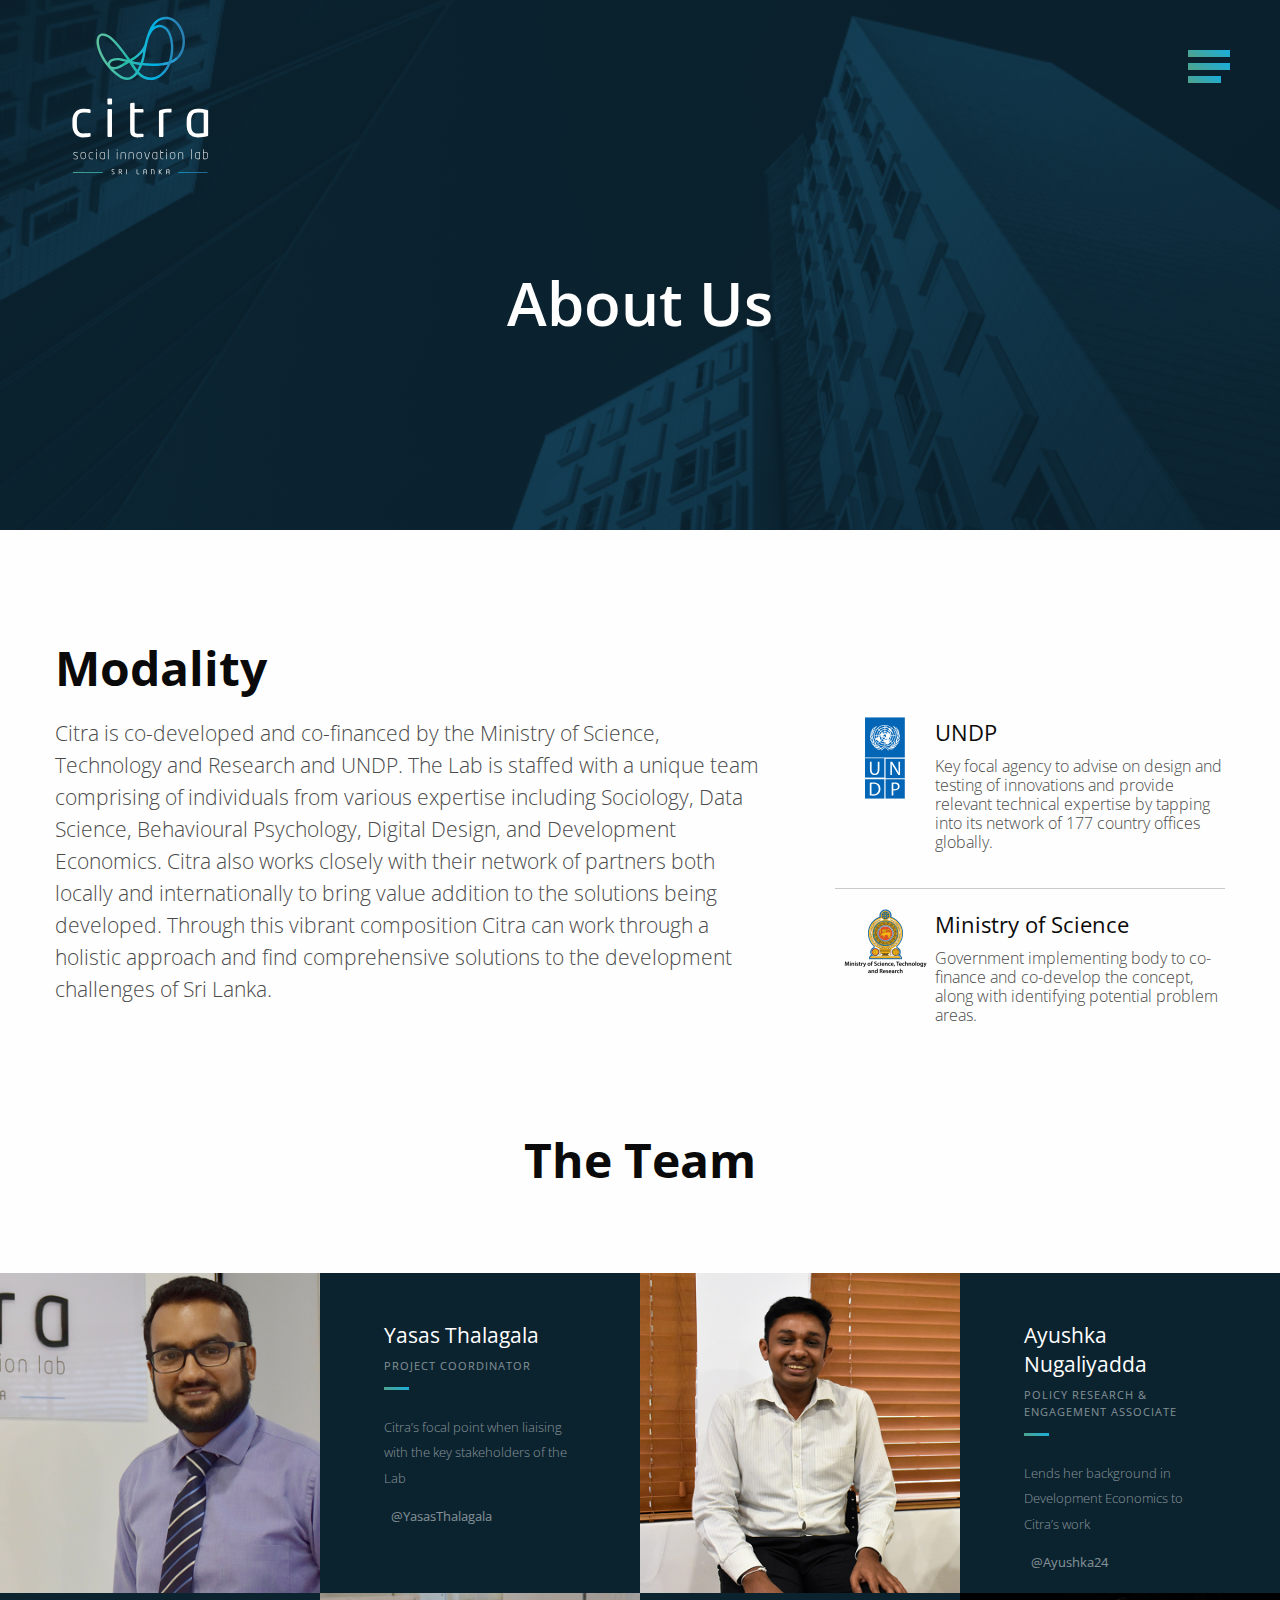
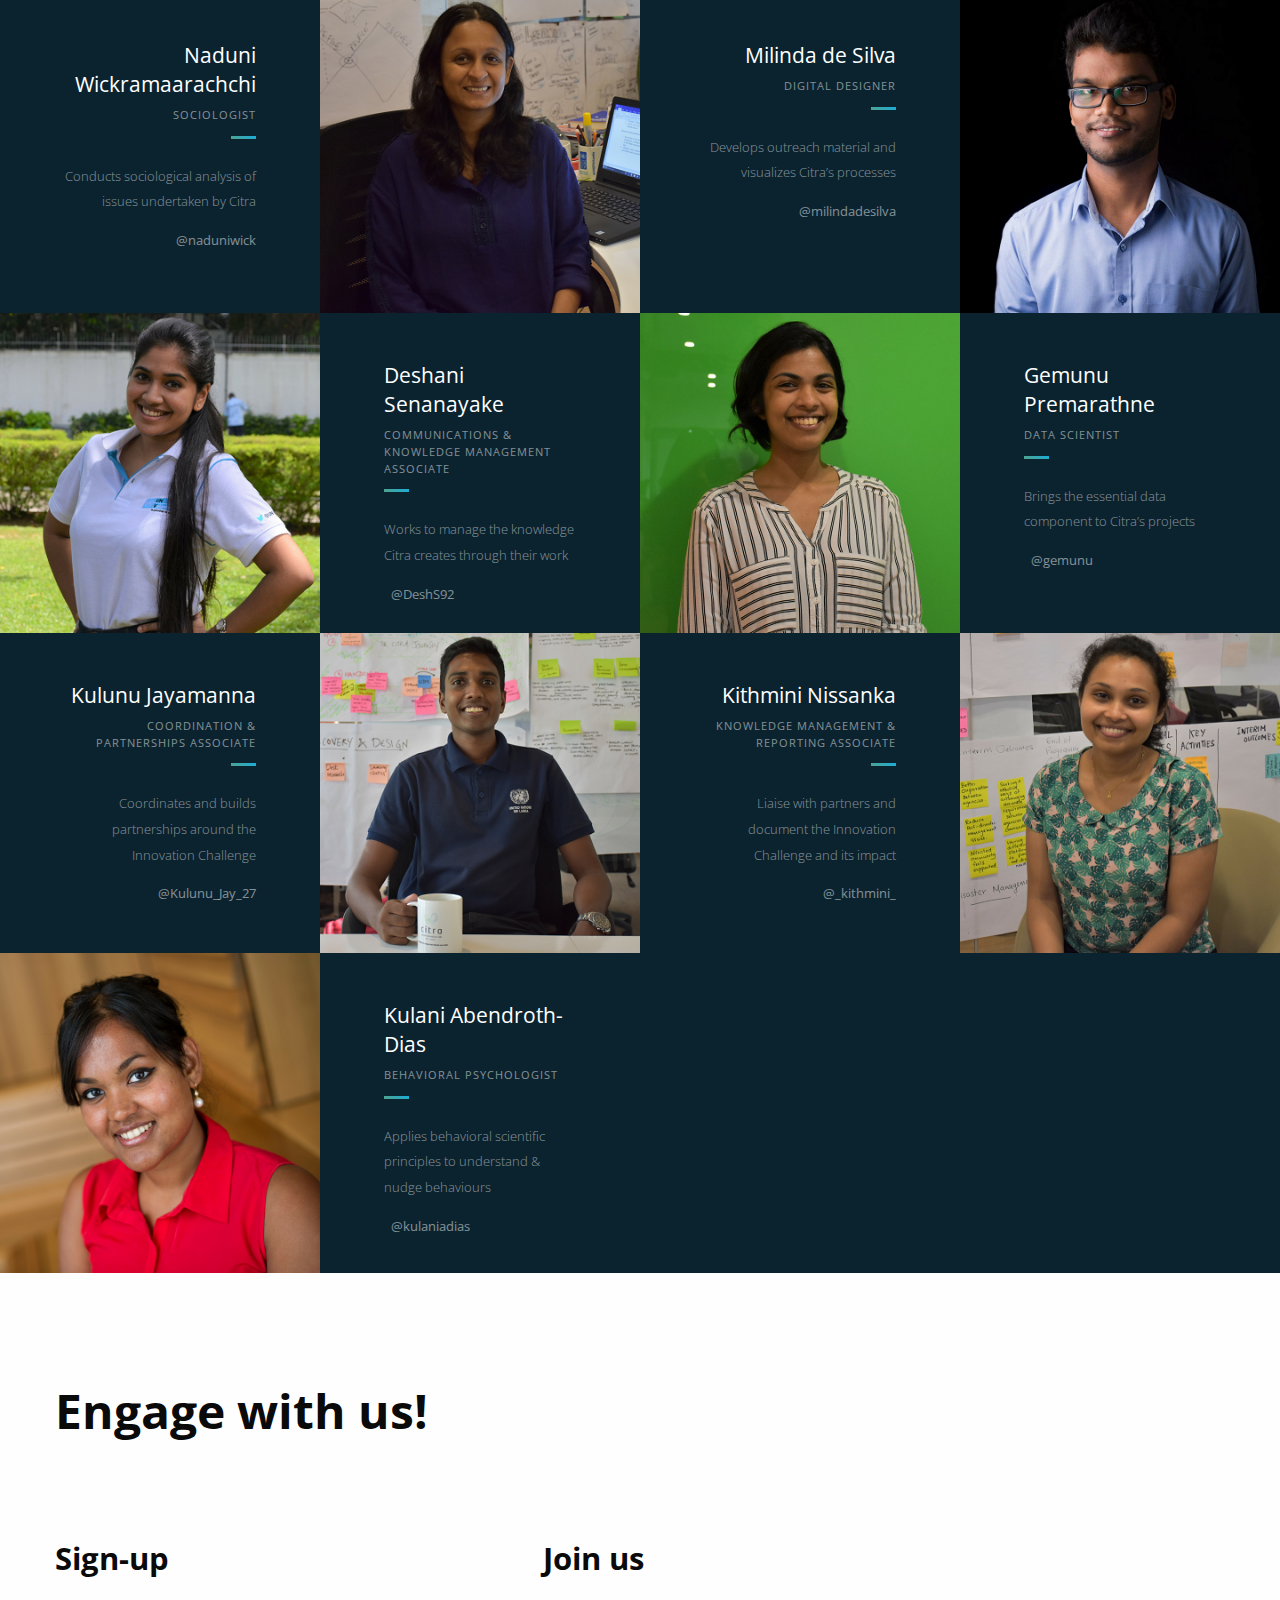
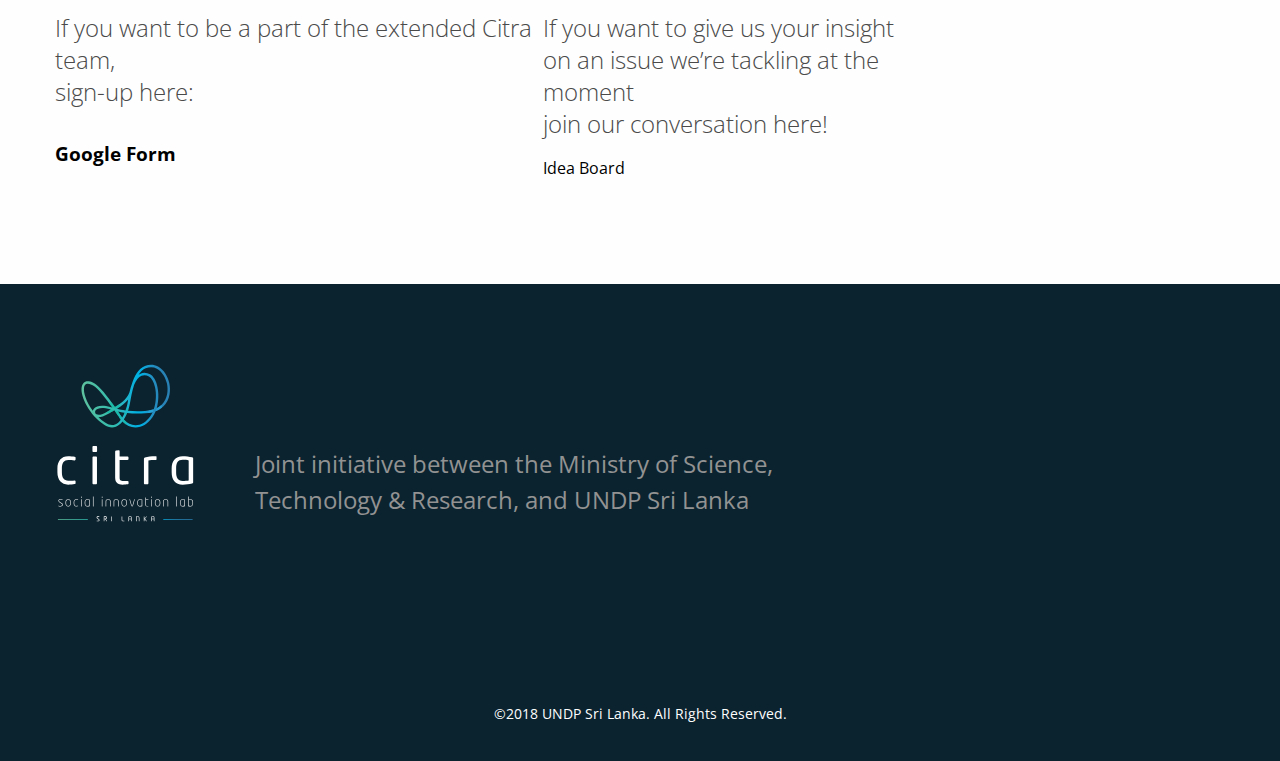
==== aboutus.html @ 3b36a055 "Update aboutus.html" ====
<!doctype html>
<html class="no-js" lang="en">
<head>

    <!-- Meta tags -->
    <meta charset="utf-8" />
    <meta http-equiv="x-ua-compatible" content="ie=edge">
    <meta name="viewport" content="width=device-width, initial-scale=1.0">
    <meta name="description" content="Citra Social Innovation Lab, a joint initiative between the Ministry of Science, Technology & Research, and UNDP is a rapid prototyping facility which will use innovation tools to consider multiple alternative futures scenarios to create agile, and citizen-centric development solutions.">

    <!-- Title of the Product  -->
    <title>Citra Lab</title>

    <!-- Including favicon  -->
    <link rel="shortcut icon" href="favicon.ico">
    <link rel="icon" type="image/png" sizes="16x16" href="img/citra-fav-trans.png">
    <link rel="icon" type="image/png" sizes="32x32" href="img/citra-taskbar-fav.png">
    <link rel="icon" type="image/png" sizes="96x96" href="img/citra-desktopshortcut-fav.png">
    <link rel="icon" type="image/png" sizes="256x256" href="img/citra-webclip-fav.png">

    <!-- Including stylesheet  -->
    <link href="https://fonts.googleapis.com/css?family=Open+Sans:300,300i,400,400i,600,600i,700,700i" rel="stylesheet">
    <link rel="stylesheet" href="https://use.fontawesome.com/releases/v5.0.10/css/all.css" integrity="sha384-+d0P83n9kaQMCwj8F4RJB66tzIwOKmrdb46+porD/OvrJ+37WqIM7UoBtwHO6Nlg"
        crossorigin="anonymous">
    <link rel="stylesheet" href="css/app.css">

    <!-- Including Javascript files  -->
    <script src='https://code.jquery.com/jquery-3.3.1.min.js'></script>
    <script src="js/app.js" defer></script>
    <script src="js/jquery.main.js"></script>
    <script>
        window.dataLayer = window.dataLayer || [];
        function gtag() { dataLayer.push(arguments); }
        gtag('js', new Date());
        gtag('config', 'UA-61266442-17');
    </script>
</head>
<body>
    <div id="wrapper">

        <!-- ******   Hero Section of the page   ****** -->
        <section id="hero" class="dark inner about">
            <div class="grid-container">
                <div class="grid-frame grid-y grid-padding-y">
                    <div class="cell grid-x grid-padding-x">
                        <div class="cell small-6">
                            <a href="index.html" class="logo">
                                <img src="img/logo.svg" alt="logo description">
                            </a>
                        </div>
                        <div class="cell small-6 text-right">
                            <!--<a href="#" class="hamburger"></a>-->
                        </div>
                    </div>
                    <div class="cell auto grid-x grid-padding-x">
                        <div class="cell small-12 large-12 shrink align-self-middle">
                            <p class="h1 title text-center">About Us</p>
                        </div>
                    </div>
                </div>
            </div>
            <div id="nav-opener">
                <span></span>
                <span></span>
                <span></span>
            </div>
            <div class="menu-holder" id="nav">
                <div class="menu-content">
                    <ul class="vertical menu align-center">
                        <li><a href="index.html">Home</a></li>
                        <li><a href="aboutus.html">About Us</a></li>
                        <li><a href="press-centre.html">Press Centre</a></li>
                        <li><a href="library.html">Projects</a></li>
                    </ul>
                    <ul class="menu align-center social-networks">
                        <li>
                            <a href="https://www.facebook.com/CitraLabLK/" aria-label="CitraLab Facebook page">
                                <span class="fa-stack fa-2x">
                                    <i class="fas fa-circle fa-stack-2x"></i>
                                    <i class="fab fa-facebook-f fa-stack-1x fa-inverse"></i>
                                </span>
                            </a>
                        </li>
                        <li>
                            <a href="https://twitter.com/CitraLabLK" aria-label="Citra lab twitter account">
                                <span class="fa-stack fa-2x">
                                    <i class="fas fa-circle fa-stack-2x"></i>
                                    <i class="fab fa-twitter fa-stack-1x fa-inverse"></i>
                                </span>
                            </a>
                        </li>
                        <li>
                            <a href="https://www.instagram.com/citralablk/" aria-label="Citra lab instagram account">
                                <span class="fa-stack fa-2x">
                                    <i class="fas fa-circle fa-stack-2x"></i>
                                    <i class="fab fa-instagram fa-stack-1x fa-inverse"></i>
                                </span>
                            </a>
                        </li>
                    </ul>
                </div>    
            </div>
        </section>

        <!-- ******   About Section of the page   ****** -->
        <section class="team-section">
            <div class="grid-container grid-padding-x">
                <h1> 
                    <strong> Modality </strong>
                </h1>
                <div class="grid-x">
                    <div class="cell medium-6 large-8">
                        <div class="about-info">
                            <p>Citra is co-developed and co-financed by the Ministry of Science, Technology and Research and UNDP. The Lab is staffed with a unique team comprising of individuals from various expertise including Sociology, Data Science, Behavioural Psychology, Digital Design, and Development Economics. Citra also works closely with their network of partners both locally and internationally to bring value addition to the solutions being developed. Through this vibrant composition Citra can work through a holistic approach and find comprehensive solutions to the development challenges of Sri Lanka.</p>
                        </div>    
                    </div>
                    <div class="cell medium-6 large-4">
                        <div class="about-posts">
                            <article class="post">
                                <div class="image-area">
                                    <img src="img/ico-undp.svg" alt="image description">
                                </div>
                                <div class="text">
                                    <h4>UNDP</h4>
                                    <p>Key focal agency to advise on design and testing of innovations and provide relevant technical expertise by tapping into its network of 177 country offices globally.</p>
                                </div>
                            </article>
                            <article class="post">
                                <div class="image-area">
                                    <img src="img/min-str.png" alt="image description">
                                </div>
                                <div class="text">
                                    <h4>Ministry of Science</h4>
                                    <p>Government implementing body to co-finance and co-develop the concept, along with identifying potential problem areas.</p>
                                </div>
                            </article>
                        </div>
                    </div>
                </div>   
            </div>
            
            <!-- ******   Team Section of the page   ****** -->
            <div class="grid-container-fluid grid-padding-x team-holder">
                    <h1 class="text-center"> 
                        <strong> The Team </strong>
                    </h1>
                    <div class="grid-x small-up-1 medium-up-1 large-up-2 team-posts">
                        <div class="cell">
                            <div class="grid-x small-up-2">
                                <div class="cell">
                                    <div class="image-area">
                                        <img src="img/yasas.png" alt="image description"> 
                                    </div>
                                </div>
                                <div class="cell">
                                    <div class="member-info">
                                        <h4>Yasas Thalagala</h4>
                                        <span class="menber-post">Project Coordinator</span>
                                        <p>Citra’s focal point when liaising with the key stakeholders of the Lab</p>
                                        <span class="member-contact"><a href="https://twitter.com/YasasThalagala"><i class="fab fa-twitter"></i> @YasasThalagala</a></span>
                                    </div>
                                </div>
                            </div>
                        </div>
                        <div class="cell">
                            <div class="grid-x small-up-2">
                                <div class="cell">
                                    <div class="image-area">
                                        <img src="img/gemunu.png" alt="image description"> 
                                    </div>
                                </div>
                               
				<div class="cell">
                                    <div class="member-info">
                                        <h4>Ayushka Nugaliyadda </h4>
                                        <span class="menber-post">Policy Research & Engagement Associate</span>
                                        <p>Lends her background in Development Economics to Citra’s work</p>
                                        <span class="member-contact"><a href="https://twitter.com/Ayushka24"><i class="fab fa-twitter"></i> @Ayushka24</a></span>
                                    </div>
                                </div>    
				   
                            </div>
                        </div>
                        						
						<div class="cell">
                            <div class="grid-x small-up-2">
                                <div class="cell">
                                    <div class="member-info text-right">
                                        <h4>Naduni Wickramaarachchi</h4>
                                        <span class="menber-post">Sociologist</span>
                                        <p>Conducts sociological analysis of issues undertaken by Citra</p>
                                        <span class="member-contact"><a href="https://twitter.com/naduniwick"><i class="fab fa-twitter"></i> @naduniwick</a></span>
                                    </div>
                                </div>
                                <div class="cell">
                                    <div class="image-area">
                                        <img src="img/naduni.png" alt="image description"> 
                                    </div>
                                </div>
                            </div>
                        </div>
                        <div class="cell">
                            <div class="grid-x small-up-2">
                                <div class="cell">
                                    <div class="member-info text-right">
                                        <h4>Milinda de Silva </h4>
                                        <span class="menber-post">Digital Designer </span>
                                        <p>Develops outreach material and visualizes Citra’s processes</p>
                                        <span class="member-contact"><a href="https://twitter.com/milindadesilva"><i class="fab fa-twitter"></i> @milindadesilva</a></span>
                                    </div>
                                </div>
                                <div class="cell">
                                    <div class="image-area">
                                        <img src="img/milinda.png" alt="image description"> 
                                    </div>
                                </div>
                            </div>
                        </div>
                        <div class="cell">
                            <div class="grid-x small-up-2">
                                <div class="cell">
                                    <div class="image-area">
                                        <img src="img/deshani.png" alt="image description"> 
                                    </div>
                                </div>
                                <div class="cell">
                                    <div class="member-info">
                                        <h4>Deshani Senanayake</h4>
                                        <span class="menber-post">Communications & Knowledge Management Associate</span>
                                        <p>Works to manage the knowledge Citra creates through their work</p>
                                        <span class="member-contact"><a href="https://twitter.com/DeshS92"><i class="fab fa-twitter"></i> @DeshS92</a></span>
                                    </div>
                                </div>
                            </div>
                        </div>
                        <div class="cell">
                            <div class="grid-x small-up-2">
                                <div class="cell">
                                    <div class="image-area">
                                        <img src="img/ayushka.png" alt="image description"> 
                                    </div>
                                </div>
                                
 <div class="cell">
                                    <div class="member-info">
                                        <h4>Gemunu Premarathne</h4>
                                        <span class="menber-post">Data Scientist</span>
                                        <p>Brings the essential data component to Citra’s projects</p>
                                        <span class="member-contact"><a href="https://twitter.com/gemunu"><i class="fab fa-twitter"></i> @gemunu</a></span>
                                    </div>
                                </div>
			    
                            </div>
                        </div>
			  
			    
                        <div class="cell">
                            <div class="grid-x small-up-2">
                                <div class="cell">
                                    <div class="member-info text-right">
                                        <h4>Kulunu Jayamanna</h4>
                                        <span class="menber-post">Coordination & Partnerships Associate</span>
                                        <p>Coordinates and builds partnerships around the Innovation Challenge</p>
                                        <span class="member-contact"><a href="https://twitter.com/Kulunu_Jay_27"><i class="fab fa-twitter"></i> @Kulunu_Jay_27</a></span>
                                    </div>
                                </div>
                                <div class="cell">
                                    <div class="image-area">
                                        <img src="img/kulunu.png" alt="image description"> 
                                    </div>
                                </div>
                            </div>
                        </div>
                        <div class="cell">
                            <div class="grid-x small-up-2">
                                <div class="cell">
                                    <div class="member-info text-right">
                                        <h4>Kithmini Nissanka</h4>
                                        <span class="menber-post">Knowledge Management & Reporting Associate</span>
                                        <p>Liaise with partners and document the Innovation Challenge and its impact</p>
                                        <span class="member-contact"><a href="https://twitter.com/_kithmini_"><i class="fab fa-twitter"></i> @_kithmini_</a></span>
                                    </div>
                                </div>
                                <div class="cell">
                                    <div class="image-area">
                                        <img src="img/kithmini.png" alt="image description"> 
                                    </div>
                                </div>
                            </div>
                        </div>
							
						
												
<div class="cell">
                            <div class="grid-x small-up-2">
                                <div class="cell">
                                    <div class="image-area">
                                        <img src="img/kulani.png" alt="image description"> 
                                    </div>
                                </div>
                                <div class="cell">
                                    <div class="member-info">
                                        <h4>Kulani Abendroth-Dias </h4>
                                        <span class="menber-post">Behavioral Psychologist</span>
                                        <p>Applies behavioral scientific principles to understand & nudge behaviours </p>
                                        <span class="member-contact"><a href="https://twitter.com/kulaniadias"><i class="fab fa-twitter"></i> @kulaniadias</a></span>
                                    </div>
                                </div>
                            </div>
                        </div>
                       
					   <!--Empty cell-->
					   
					   
                    </div>   
                </div>
        </section>

        <!-- ******  Social  Section of the page   ****** -->
        <section class="expanded">
                <div class="grid-container">
                    <h1>
                        <strong>Engage with us!</strong>
                    </h1>
                    <div class="grid-x contact-details">
                        <div class="cell medium-6 large-5">
                            <h3>
                                <strong>Sign-up</strong>
                            </h3>
                            <p>If you want to be a part of the extended Citra team,  <br> sign-up here:</p>
                            <div class="contact-links">
                                
                                <a href="https://goo.gl/forms/Jo3KNt8zSUEquk172">
                                    <strong>Google Form</strong>
                                </a>
                                
                            </div>    
                        </div>
                        <div class="cell medium-6 large-4">
                            <h3>
                                <strong>Join us</strong>
                            </h3>
                            <p>If you want to give us your insight<br>on an issue we’re tackling at the moment<br>join our conversation here!</p>
				<a href="http://www.IdeaBoard.lk">Idea Board</a>
				
				<!--
				<ul class="menu">
                                <li>
                                    <a href="https://www.facebook.com/CitraLabLK/" aria-label="CitraLab Facebook page">
                                        <span class="fa-stack fa-2x">
                                            <i class="fas fa-circle fa-stack-2x rainbow"></i>
                                            <i class="fab fa-facebook-f fa-stack-1x fa-inverse"></i>
                                        </span>
                                    </a>
                                </li>
                                <li>
                                    <a href="https://twitter.com/CitraLabLK" aria-label="Citra lab twitter account">
                                        <span class="fa-stack fa-2x">
                                            <i class="fas fa-circle fa-stack-2x rainbow"></i>
                                            <i class="fab fa-twitter fa-stack-1x fa-inverse"></i>
                                        </span>
                                    </a>
                                </li>
                                <li>
                                    <a href="https://www.instagram.com/citralablk/" aria-label="Citra lab instagram account">
                                        <span class="fa-stack fa-2x">
                                            <i class="fas fa-circle fa-stack-2x rainbow"></i>
                                            <i class="fab fa-instagram fa-stack-1x fa-inverse"></i>
                                        </span>
                                    </a>
                                </li>
                            </ul>-->
                        </div>
                    </div>
                </div>
            </section>
     
	  <!--
        <section class="light-gray expanded">
            <div class="text-center">
                <h3>
                    <strong>Our partners</strong>
                </h3>
            </div>
            <div class="grid-container">
                <div class="grid-x grid-padding-x medium-up-4 text-center">
                    <div class="cell">
                        <a href="https://www.costi.gov.lk/">
                            <img src="img/costi.png" alt="logo description">
                        </a>
                    </div>
                    <div class="cell">
                        <a href="http://lirneasia.net/">
                            <img src="img/lirneasia.png" alt="logo description">
                        </a>
                    </div>
                    <div class="cell">
                        <a href="http://www.mostr.gov.lk/">
                            <img src="img/mstr-logo.png" alt="logo description">
                        </a>
                    </div>
                    <div class="cell">
                        <a href="http://www.mostr.gov.lk/">
                            <img src="img/pulselab.png" alt="logo description">
                        </a>
                    </div>
                </div>
            </div>
        </section>-->
	 
	 
	 
	 
	 
	 
	 
        <!-- ******  Footer Section of the page   ****** -->
        <section id="footer" class="dark">
                <div class="grid-container">
                    <div class="grid-x grid-padding-x">
                        <div class="small-4 large-2 cell">
                            <a href="#" class="logo">
                                <img src="img/logo.svg" alt="logo description">
                            </a>
                        </div>
                        <div class="cell small-8 large-6 align-self-middle footer-bio">
                            <p>Joint initiative between the Ministry of Science, Technology & Research, and UNDP Sri Lanka</p>
                        </div>
                    </div>
                </div>
                <ul class="menu align-center social-networks">
                    <li>
                        <a href="https://www.facebook.com/CitraLabLK/" aria-label="CitraLab Facebook page">
                            <span class="fa-stack fa-2x">
                                <i class="fas fa-circle fa-stack-2x"></i>
                                <i class="fab fa-facebook-f fa-stack-1x fa-inverse"></i>
                            </span>
                        </a>
                    </li>
                    <li>
                        <a href="https://twitter.com/CitraLabLK" aria-label="Citra lab twitter account">
                            <span class="fa-stack fa-2x">
                                <i class="fas fa-circle fa-stack-2x"></i>
                                <i class="fab fa-twitter fa-stack-1x fa-inverse"></i>
                            </span>
                        </a>
                    </li>
                    <li>
                        <a href="https://www.instagram.com/citralablk/" aria-label="Citra lab instagram account">
                            <span class="fa-stack fa-2x">
                                <i class="fas fa-circle fa-stack-2x"></i>
                                <i class="fab fa-instagram fa-stack-1x fa-inverse"></i>
                            </span>
                        </a>
                    </li>
                </ul>
                <div class="text-center small">
                    <ul class="menu footer-nav align-center">
					<!-- Legal info
                        <li><a href="#">Privacy Policy</a></li>
                        <li><a href="#">Legal</a></li>
                        <li><a href="#">Sitemap</a></li>-->
                        <li><a href="#">&copy;2018 UNDP Sri Lanka. All Rights Reserved.</a></li>
                    </ul>    
                </div>
        </section>

      </div>
</body>
</html>
---- css/app.css ----
@charset "UTF-8";
/**
 * Foundation for Sites by ZURB
 * Version 6.4.3
 * foundation.zurb.com
 * Licensed under MIT Open Source
 */
@media print, screen and (min-width: 40em) {
  .reveal, .reveal.tiny, .reveal.small, .reveal.large {
    right: auto;
    left: auto;
    margin: 0 auto; } }

.slide-in-down.mui-enter {
  -webkit-transition-duration: 500ms;
          transition-duration: 500ms;
  -webkit-transition-timing-function: linear;
          transition-timing-function: linear;
  -webkit-transform: translateY(-100%);
      -ms-transform: translateY(-100%);
          transform: translateY(-100%);
  -webkit-transition-property: opacity, -webkit-transform;
  transition-property: opacity, -webkit-transform;
  transition-property: transform, opacity;
  transition-property: transform, opacity, -webkit-transform;
  -webkit-backface-visibility: hidden;
          backface-visibility: hidden; }

.slide-in-down.mui-enter.mui-enter-active {
  -webkit-transform: translateY(0);
      -ms-transform: translateY(0);
          transform: translateY(0); }

.slide-in-left.mui-enter {
  -webkit-transition-duration: 500ms;
          transition-duration: 500ms;
  -webkit-transition-timing-function: linear;
          transition-timing-function: linear;
  -webkit-transform: translateX(-100%);
      -ms-transform: translateX(-100%);
          transform: translateX(-100%);
  -webkit-transition-property: opacity, -webkit-transform;
  transition-property: opacity, -webkit-transform;
  transition-property: transform, opacity;
  transition-property: transform, opacity, -webkit-transform;
  -webkit-backface-visibility: hidden;
          backface-visibility: hidden; }

.slide-in-left.mui-enter.mui-enter-active {
  -webkit-transform: translateX(0);
      -ms-transform: translateX(0);
          transform: translateX(0); }

.slide-in-up.mui-enter {
  -webkit-transition-duration: 500ms;
          transition-duration: 500ms;
  -webkit-transition-timing-function: linear;
          transition-timing-function: linear;
  -webkit-transform: translateY(100%);
      -ms-transform: translateY(100%);
          transform: translateY(100%);
  -webkit-transition-property: opacity, -webkit-transform;
  transition-property: opacity, -webkit-transform;
  transition-property: transform, opacity;
  transition-property: transform, opacity, -webkit-transform;
  -webkit-backface-visibility: hidden;
          backface-visibility: hidden; }

.slide-in-up.mui-enter.mui-enter-active {
  -webkit-transform: translateY(0);
      -ms-transform: translateY(0);
          transform: translateY(0); }

.slide-in-right.mui-enter {
  -webkit-transition-duration: 500ms;
          transition-duration: 500ms;
  -webkit-transition-timing-function: linear;
          transition-timing-function: linear;
  -webkit-transform: translateX(100%);
      -ms-transform: translateX(100%);
          transform: translateX(100%);
  -webkit-transition-property: opacity, -webkit-transform;
  transition-property: opacity, -webkit-transform;
  transition-property: transform, opacity;
  transition-property: transform, opacity, -webkit-transform;
  -webkit-backface-visibility: hidden;
          backface-visibility: hidden; }

.slide-in-right.mui-enter.mui-enter-active {
  -webkit-transform: translateX(0);
      -ms-transform: translateX(0);
          transform: translateX(0); }

.slide-out-down.mui-leave {
  -webkit-transition-duration: 500ms;
          transition-duration: 500ms;
  -webkit-transition-timing-function: linear;
          transition-timing-function: linear;
  -webkit-transform: translateY(0);
      -ms-transform: translateY(0);
          transform: translateY(0);
  -webkit-transition-property: opacity, -webkit-transform;
  transition-property: opacity, -webkit-transform;
  transition-property: transform, opacity;
  transition-property: transform, opacity, -webkit-transform;
  -webkit-backface-visibility: hidden;
          backface-visibility: hidden; }

.slide-out-down.mui-leave.mui-leave-active {
  -webkit-transform: translateY(100%);
      -ms-transform: translateY(100%);
          transform: translateY(100%); }

.slide-out-right.mui-leave {
  -webkit-transition-duration: 500ms;
          transition-duration: 500ms;
  -webkit-transition-timing-function: linear;
          transition-timing-function: linear;
  -webkit-transform: translateX(0);
      -ms-transform: translateX(0);
          transform: translateX(0);
  -webkit-transition-property: opacity, -webkit-transform;
  transition-property: opacity, -webkit-transform;
  transition-property: transform, opacity;
  transition-property: transform, opacity, -webkit-transform;
  -webkit-backface-visibility: hidden;
          backface-visibility: hidden; }

.slide-out-right.mui-leave.mui-leave-active {
  -webkit-transform: translateX(100%);
      -ms-transform: translateX(100%);
          transform: translateX(100%); }

.slide-out-up.mui-leave {
  -webkit-transition-duration: 500ms;
          transition-duration: 500ms;
  -webkit-transition-timing-function: linear;
          transition-timing-function: linear;
  -webkit-transform: translateY(0);
      -ms-transform: translateY(0);
          transform: translateY(0);
  -webkit-transition-property: opacity, -webkit-transform;
  transition-property: opacity, -webkit-transform;
  transition-property: transform, opacity;
  transition-property: transform, opacity, -webkit-transform;
  -webkit-backface-visibility: hidden;
          backface-visibility: hidden; }

.slide-out-up.mui-leave.mui-leave-active {
  -webkit-transform: translateY(-100%);
      -ms-transform: translateY(-100%);
          transform: translateY(-100%); }

.slide-out-left.mui-leave {
  -webkit-transition-duration: 500ms;
          transition-duration: 500ms;
  -webkit-transition-timing-function: linear;
          transition-timing-function: linear;
  -webkit-transform: translateX(0);
      -ms-transform: translateX(0);
          transform: translateX(0);
  -webkit-transition-property: opacity, -webkit-transform;
  transition-property: opacity, -webkit-transform;
  transition-property: transform, opacity;
  transition-property: transform, opacity, -webkit-transform;
  -webkit-backface-visibility: hidden;
          backface-visibility: hidden; }

.slide-out-left.mui-leave.mui-leave-active {
  -webkit-transform: translateX(-100%);
      -ms-transform: translateX(-100%);
          transform: translateX(-100%); }

.fade-in.mui-enter {
  -webkit-transition-duration: 500ms;
          transition-duration: 500ms;
  -webkit-transition-timing-function: linear;
          transition-timing-function: linear;
  opacity: 0;
  -webkit-transition-property: opacity;
  transition-property: opacity; }

.fade-in.mui-enter.mui-enter-active {
  opacity: 1; }

.fade-out.mui-leave {
  -webkit-transition-duration: 500ms;
          transition-duration: 500ms;
  -webkit-transition-timing-function: linear;
          transition-timing-function: linear;
  opacity: 1;
  -webkit-transition-property: opacity;
  transition-property: opacity; }

.fade-out.mui-leave.mui-leave-active {
  opacity: 0; }

.hinge-in-from-top.mui-enter {
  -webkit-transition-duration: 500ms;
          transition-duration: 500ms;
  -webkit-transition-timing-function: linear;
          transition-timing-function: linear;
  -webkit-transform: perspective(2000px) rotateX(-90deg);
          transform: perspective(2000px) rotateX(-90deg);
  -webkit-transform-origin: top;
      -ms-transform-origin: top;
          transform-origin: top;
  -webkit-transition-property: opacity, -webkit-transform;
  transition-property: opacity, -webkit-transform;
  transition-property: transform, opacity;
  transition-property: transform, opacity, -webkit-transform;
  opacity: 0; }

.hinge-in-from-top.mui-enter.mui-enter-active {
  -webkit-transform: perspective(2000px) rotate(0deg);
          transform: perspective(2000px) rotate(0deg);
  opacity: 1; }

.hinge-in-from-right.mui-enter {
  -webkit-transition-duration: 500ms;
          transition-duration: 500ms;
  -webkit-transition-timing-function: linear;
          transition-timing-function: linear;
  -webkit-transform: perspective(2000px) rotateY(-90deg);
          transform: perspective(2000px) rotateY(-90deg);
  -webkit-transform-origin: right;
      -ms-transform-origin: right;
          transform-origin: right;
  -webkit-transition-property: opacity, -webkit-transform;
  transition-property: opacity, -webkit-transform;
  transition-property: transform, opacity;
  transition-property: transform, opacity, -webkit-transform;
  opacity: 0; }

.hinge-in-from-right.mui-enter.mui-enter-active {
  -webkit-transform: perspective(2000px) rotate(0deg);
          transform: perspective(2000px) rotate(0deg);
  opacity: 1; }

.hinge-in-from-bottom.mui-enter {
  -webkit-transition-duration: 500ms;
          transition-duration: 500ms;
  -webkit-transition-timing-function: linear;
          transition-timing-function: linear;
  -webkit-transform: perspective(2000px) rotateX(90deg);
          transform: perspective(2000px) rotateX(90deg);
  -webkit-transform-origin: bottom;
      -ms-transform-origin: bottom;
          transform-origin: bottom;
  -webkit-transition-property: opacity, -webkit-transform;
  transition-property: opacity, -webkit-transform;
  transition-property: transform, opacity;
  transition-property: transform, opacity, -webkit-transform;
  opacity: 0; }

.hinge-in-from-bottom.mui-enter.mui-enter-active {
  -webkit-transform: perspective(2000px) rotate(0deg);
          transform: perspective(2000px) rotate(0deg);
  opacity: 1; }

.hinge-in-from-left.mui-enter {
  -webkit-transition-duration: 500ms;
          transition-duration: 500ms;
  -webkit-transition-timing-function: linear;
          transition-timing-function: linear;
  -webkit-transform: perspective(2000px) rotateY(90deg);
          transform: perspective(2000px) rotateY(90deg);
  -webkit-transform-origin: left;
      -ms-transform-origin: left;
          transform-origin: left;
  -webkit-transition-property: opacity, -webkit-transform;
  transition-property: opacity, -webkit-transform;
  transition-property: transform, opacity;
  transition-property: transform, opacity, -webkit-transform;
  opacity: 0; }

.hinge-in-from-left.mui-enter.mui-enter-active {
  -webkit-transform: perspective(2000px) rotate(0deg);
          transform: perspective(2000px) rotate(0deg);
  opacity: 1; }

.hinge-in-from-middle-x.mui-enter {
  -webkit-transition-duration: 500ms;
          transition-duration: 500ms;
  -webkit-transition-timing-function: linear;
          transition-timing-function: linear;
  -webkit-transform: perspective(2000px) rotateX(-90deg);
          transform: perspective(2000px) rotateX(-90deg);
  -webkit-transform-origin: center;
      -ms-transform-origin: center;
          transform-origin: center;
  -webkit-transition-property: opacity, -webkit-transform;
  transition-property: opacity, -webkit-transform;
  transition-property: transform, opacity;
  transition-property: transform, opacity, -webkit-transform;
  opacity: 0; }

.hinge-in-from-middle-x.mui-enter.mui-enter-active {
  -webkit-transform: perspective(2000px) rotate(0deg);
          transform: perspective(2000px) rotate(0deg);
  opacity: 1; }

.hinge-in-from-middle-y.mui-enter {
  -webkit-transition-duration: 500ms;
          transition-duration: 500ms;
  -webkit-transition-timing-function: linear;
          transition-timing-function: linear;
  -webkit-transform: perspective(2000px) rotateY(-90deg);
          transform: perspective(2000px) rotateY(-90deg);
  -webkit-transform-origin: center;
      -ms-transform-origin: center;
          transform-origin: center;
  -webkit-transition-property: opacity, -webkit-transform;
  transition-property: opacity, -webkit-transform;
  transition-property: transform, opacity;
  transition-property: transform, opacity, -webkit-transform;
  opacity: 0; }

.hinge-in-from-middle-y.mui-enter.mui-enter-active {
  -webkit-transform: perspective(2000px) rotate(0deg);
          transform: perspective(2000px) rotate(0deg);
  opacity: 1; }

.hinge-out-from-top.mui-leave {
  -webkit-transition-duration: 500ms;
          transition-duration: 500ms;
  -webkit-transition-timing-function: linear;
          transition-timing-function: linear;
  -webkit-transform: perspective(2000px) rotate(0deg);
          transform: perspective(2000px) rotate(0deg);
  -webkit-transform-origin: top;
      -ms-transform-origin: top;
          transform-origin: top;
  -webkit-transition-property: opacity, -webkit-transform;
  transition-property: opacity, -webkit-transform;
  transition-property: transform, opacity;
  transition-property: transform, opacity, -webkit-transform;
  opacity: 1; }

.hinge-out-from-top.mui-leave.mui-leave-active {
  -webkit-transform: perspective(2000px) rotateX(-90deg);
          transform: perspective(2000px) rotateX(-90deg);
  opacity: 0; }

.hinge-out-from-right.mui-leave {
  -webkit-transition-duration: 500ms;
          transition-duration: 500ms;
  -webkit-transition-timing-function: linear;
          transition-timing-function: linear;
  -webkit-transform: perspective(2000px) rotate(0deg);
          transform: perspective(2000px) rotate(0deg);
  -webkit-transform-origin: right;
      -ms-transform-origin: right;
          transform-origin: right;
  -webkit-transition-property: opacity, -webkit-transform;
  transition-property: opacity, -webkit-transform;
  transition-property: transform, opacity;
  transition-property: transform, opacity, -webkit-transform;
  opacity: 1; }

.hinge-out-from-right.mui-leave.mui-leave-active {
  -webkit-transform: perspective(2000px) rotateY(-90deg);
          transform: perspective(2000px) rotateY(-90deg);
  opacity: 0; }

.hinge-out-from-bottom.mui-leave {
  -webkit-transition-duration: 500ms;
          transition-duration: 500ms;
  -webkit-transition-timing-function: linear;
          transition-timing-function: linear;
  -webkit-transform: perspective(2000px) rotate(0deg);
          transform: perspective(2000px) rotate(0deg);
  -webkit-transform-origin: bottom;
      -ms-transform-origin: bottom;
          transform-origin: bottom;
  -webkit-transition-property: opacity, -webkit-transform;
  transition-property: opacity, -webkit-transform;
  transition-property: transform, opacity;
  transition-property: transform, opacity, -webkit-transform;
  opacity: 1; }

.hinge-out-from-bottom.mui-leave.mui-leave-active {
  -webkit-transform: perspective(2000px) rotateX(90deg);
          transform: perspective(2000px) rotateX(90deg);
  opacity: 0; }

.hinge-out-from-left.mui-leave {
  -webkit-transition-duration: 500ms;
          transition-duration: 500ms;
  -webkit-transition-timing-function: linear;
          transition-timing-function: linear;
  -webkit-transform: perspective(2000px) rotate(0deg);
          transform: perspective(2000px) rotate(0deg);
  -webkit-transform-origin: left;
      -ms-transform-origin: left;
          transform-origin: left;
  -webkit-transition-property: opacity, -webkit-transform;
  transition-property: opacity, -webkit-transform;
  transition-property: transform, opacity;
  transition-property: transform, opacity, -webkit-transform;
  opacity: 1; }

.hinge-out-from-left.mui-leave.mui-leave-active {
  -webkit-transform: perspective(2000px) rotateY(90deg);
          transform: perspective(2000px) rotateY(90deg);
  opacity: 0; }

.hinge-out-from-middle-x.mui-leave {
  -webkit-transition-duration: 500ms;
          transition-duration: 500ms;
  -webkit-transition-timing-function: linear;
          transition-timing-function: linear;
  -webkit-transform: perspective(2000px) rotate(0deg);
          transform: perspective(2000px) rotate(0deg);
  -webkit-transform-origin: center;
      -ms-transform-origin: center;
          transform-origin: center;
  -webkit-transition-property: opacity, -webkit-transform;
  transition-property: opacity, -webkit-transform;
  transition-property: transform, opacity;
  transition-property: transform, opacity, -webkit-transform;
  opacity: 1; }

.hinge-out-from-middle-x.mui-leave.mui-leave-active {
  -webkit-transform: perspective(2000px) rotateX(-90deg);
          transform: perspective(2000px) rotateX(-90deg);
  opacity: 0; }

.hinge-out-from-middle-y.mui-leave {
  -webkit-transition-duration: 500ms;
          transition-duration: 500ms;
  -webkit-transition-timing-function: linear;
          transition-timing-function: linear;
  -webkit-transform: perspective(2000px) rotate(0deg);
          transform: perspective(2000px) rotate(0deg);
  -webkit-transform-origin: center;
      -ms-transform-origin: center;
          transform-origin: center;
  -webkit-transition-property: opacity, -webkit-transform;
  transition-property: opacity, -webkit-transform;
  transition-property: transform, opacity;
  transition-property: transform, opacity, -webkit-transform;
  opacity: 1; }

.hinge-out-from-middle-y.mui-leave.mui-leave-active {
  -webkit-transform: perspective(2000px) rotateY(-90deg);
          transform: perspective(2000px) rotateY(-90deg);
  opacity: 0; }

.scale-in-up.mui-enter {
  -webkit-transition-duration: 500ms;
          transition-duration: 500ms;
  -webkit-transition-timing-function: linear;
          transition-timing-function: linear;
  -webkit-transform: scale(0.5);
      -ms-transform: scale(0.5);
          transform: scale(0.5);
  -webkit-transition-property: opacity, -webkit-transform;
  transition-property: opacity, -webkit-transform;
  transition-property: transform, opacity;
  transition-property: transform, opacity, -webkit-transform;
  opacity: 0; }

.scale-in-up.mui-enter.mui-enter-active {
  -webkit-transform: scale(1);
      -ms-transform: scale(1);
          transform: scale(1);
  opacity: 1; }

.scale-in-down.mui-enter {
  -webkit-transition-duration: 500ms;
          transition-duration: 500ms;
  -webkit-transition-timing-function: linear;
          transition-timing-function: linear;
  -webkit-transform: scale(1.5);
      -ms-transform: scale(1.5);
          transform: scale(1.5);
  -webkit-transition-property: opacity, -webkit-transform;
  transition-property: opacity, -webkit-transform;
  transition-property: transform, opacity;
  transition-property: transform, opacity, -webkit-transform;
  opacity: 0; }

.scale-in-down.mui-enter.mui-enter-active {
  -webkit-transform: scale(1);
      -ms-transform: scale(1);
          transform: scale(1);
  opacity: 1; }

.scale-out-up.mui-leave {
  -webkit-transition-duration: 500ms;
          transition-duration: 500ms;
  -webkit-transition-timing-function: linear;
          transition-timing-function: linear;
  -webkit-transform: scale(1);
      -ms-transform: scale(1);
          transform: scale(1);
  -webkit-transition-property: opacity, -webkit-transform;
  transition-property: opacity, -webkit-transform;
  transition-property: transform, opacity;
  transition-property: transform, opacity, -webkit-transform;
  opacity: 1; }

.scale-out-up.mui-leave.mui-leave-active {
  -webkit-transform: scale(1.5);
      -ms-transform: scale(1.5);
          transform: scale(1.5);
  opacity: 0; }

.scale-out-down.mui-leave {
  -webkit-transition-duration: 500ms;
          transition-duration: 500ms;
  -webkit-transition-timing-function: linear;
          transition-timing-function: linear;
  -webkit-transform: scale(1);
      -ms-transform: scale(1);
          transform: scale(1);
  -webkit-transition-property: opacity, -webkit-transform;
  transition-property: opacity, -webkit-transform;
  transition-property: transform, opacity;
  transition-property: transform, opacity, -webkit-transform;
  opacity: 1; }

.scale-out-down.mui-leave.mui-leave-active {
  -webkit-transform: scale(0.5);
      -ms-transform: scale(0.5);
          transform: scale(0.5);
  opacity: 0; }

.spin-in.mui-enter {
  -webkit-transition-duration: 500ms;
          transition-duration: 500ms;
  -webkit-transition-timing-function: linear;
          transition-timing-function: linear;
  -webkit-transform: rotate(-0.75turn);
      -ms-transform: rotate(-0.75turn);
          transform: rotate(-0.75turn);
  -webkit-transition-property: opacity, -webkit-transform;
  transition-property: opacity, -webkit-transform;
  transition-property: transform, opacity;
  transition-property: transform, opacity, -webkit-transform;
  opacity: 0; }

.spin-in.mui-enter.mui-enter-active {
  -webkit-transform: rotate(0);
      -ms-transform: rotate(0);
          transform: rotate(0);
  opacity: 1; }

.spin-out.mui-leave {
  -webkit-transition-duration: 500ms;
          transition-duration: 500ms;
  -webkit-transition-timing-function: linear;
          transition-timing-function: linear;
  -webkit-transform: rotate(0);
      -ms-transform: rotate(0);
          transform: rotate(0);
  -webkit-transition-property: opacity, -webkit-transform;
  transition-property: opacity, -webkit-transform;
  transition-property: transform, opacity;
  transition-property: transform, opacity, -webkit-transform;
  opacity: 1; }

.spin-out.mui-leave.mui-leave-active {
  -webkit-transform: rotate(0.75turn);
      -ms-transform: rotate(0.75turn);
          transform: rotate(0.75turn);
  opacity: 0; }

.spin-in-ccw.mui-enter {
  -webkit-transition-duration: 500ms;
          transition-duration: 500ms;
  -webkit-transition-timing-function: linear;
          transition-timing-function: linear;
  -webkit-transform: rotate(0.75turn);
      -ms-transform: rotate(0.75turn);
          transform: rotate(0.75turn);
  -webkit-transition-property: opacity, -webkit-transform;
  transition-property: opacity, -webkit-transform;
  transition-property: transform, opacity;
  transition-property: transform, opacity, -webkit-transform;
  opacity: 0; }

.spin-in-ccw.mui-enter.mui-enter-active {
  -webkit-transform: rotate(0);
      -ms-transform: rotate(0);
          transform: rotate(0);
  opacity: 1; }

.spin-out-ccw.mui-leave {
  -webkit-transition-duration: 500ms;
          transition-duration: 500ms;
  -webkit-transition-timing-function: linear;
          transition-timing-function: linear;
  -webkit-transform: rotate(0);
      -ms-transform: rotate(0);
          transform: rotate(0);
  -webkit-transition-property: opacity, -webkit-transform;
  transition-property: opacity, -webkit-transform;
  transition-property: transform, opacity;
  transition-property: transform, opacity, -webkit-transform;
  opacity: 1; }

.spin-out-ccw.mui-leave.mui-leave-active {
  -webkit-transform: rotate(-0.75turn);
      -ms-transform: rotate(-0.75turn);
          transform: rotate(-0.75turn);
  opacity: 0; }

.slow {
  -webkit-transition-duration: 750ms !important;
          transition-duration: 750ms !important; }

.fast {
  -webkit-transition-duration: 250ms !important;
          transition-duration: 250ms !important; }

.linear {
  -webkit-transition-timing-function: linear !important;
          transition-timing-function: linear !important; }

.ease {
  -webkit-transition-timing-function: ease !important;
          transition-timing-function: ease !important; }

.ease-in {
  -webkit-transition-timing-function: ease-in !important;
          transition-timing-function: ease-in !important; }

.ease-out {
  -webkit-transition-timing-function: ease-out !important;
          transition-timing-function: ease-out !important; }

.ease-in-out {
  -webkit-transition-timing-function: ease-in-out !important;
          transition-timing-function: ease-in-out !important; }

.bounce-in {
  -webkit-transition-timing-function: cubic-bezier(0.485, 0.155, 0.24, 1.245) !important;
          transition-timing-function: cubic-bezier(0.485, 0.155, 0.24, 1.245) !important; }

.bounce-out {
  -webkit-transition-timing-function: cubic-bezier(0.485, 0.155, 0.515, 0.845) !important;
          transition-timing-function: cubic-bezier(0.485, 0.155, 0.515, 0.845) !important; }

.bounce-in-out {
  -webkit-transition-timing-function: cubic-bezier(0.76, -0.245, 0.24, 1.245) !important;
          transition-timing-function: cubic-bezier(0.76, -0.245, 0.24, 1.245) !important; }

.short-delay {
  -webkit-transition-delay: 300ms !important;
          transition-delay: 300ms !important; }

.long-delay {
  -webkit-transition-delay: 700ms !important;
          transition-delay: 700ms !important; }

.shake {
  -webkit-animation-name: shake-7;
          animation-name: shake-7; }

@-webkit-keyframes shake-7 {
  0%, 10%, 20%, 30%, 40%, 50%, 60%, 70%, 80%, 90% {
    -webkit-transform: translateX(7%);
            transform: translateX(7%); }
  5%, 15%, 25%, 35%, 45%, 55%, 65%, 75%, 85%, 95% {
    -webkit-transform: translateX(-7%);
            transform: translateX(-7%); } }

@keyframes shake-7 {
  0%, 10%, 20%, 30%, 40%, 50%, 60%, 70%, 80%, 90% {
    -webkit-transform: translateX(7%);
            transform: translateX(7%); }
  5%, 15%, 25%, 35%, 45%, 55%, 65%, 75%, 85%, 95% {
    -webkit-transform: translateX(-7%);
            transform: translateX(-7%); } }

.spin-cw {
  -webkit-animation-name: spin-cw-1turn;
          animation-name: spin-cw-1turn; }

@-webkit-keyframes spin-cw-1turn {
  0% {
    -webkit-transform: rotate(-1turn);
            transform: rotate(-1turn); }
  100% {
    -webkit-transform: rotate(0);
            transform: rotate(0); } }

@keyframes spin-cw-1turn {
  0% {
    -webkit-transform: rotate(-1turn);
            transform: rotate(-1turn); }
  100% {
    -webkit-transform: rotate(0);
            transform: rotate(0); } }

.spin-ccw {
  -webkit-animation-name: spin-cw-1turn;
          animation-name: spin-cw-1turn; }

@keyframes spin-cw-1turn {
  0% {
    -webkit-transform: rotate(0);
            transform: rotate(0); }
  100% {
    -webkit-transform: rotate(1turn);
            transform: rotate(1turn); } }

.wiggle {
  -webkit-animation-name: wiggle-7deg;
          animation-name: wiggle-7deg; }

@-webkit-keyframes wiggle-7deg {
  40%, 50%, 60% {
    -webkit-transform: rotate(7deg);
            transform: rotate(7deg); }
  35%, 45%, 55%, 65% {
    -webkit-transform: rotate(-7deg);
            transform: rotate(-7deg); }
  0%, 30%, 70%, 100% {
    -webkit-transform: rotate(0);
            transform: rotate(0); } }

@keyframes wiggle-7deg {
  40%, 50%, 60% {
    -webkit-transform: rotate(7deg);
            transform: rotate(7deg); }
  35%, 45%, 55%, 65% {
    -webkit-transform: rotate(-7deg);
            transform: rotate(-7deg); }
  0%, 30%, 70%, 100% {
    -webkit-transform: rotate(0);
            transform: rotate(0); } }

.shake,
.spin-cw,
.spin-ccw,
.wiggle {
  -webkit-animation-duration: 500ms;
          animation-duration: 500ms; }

.infinite {
  -webkit-animation-iteration-count: infinite;
          animation-iteration-count: infinite; }

.slow {
  -webkit-animation-duration: 750ms !important;
          animation-duration: 750ms !important; }

.fast {
  -webkit-animation-duration: 250ms !important;
          animation-duration: 250ms !important; }

.linear {
  -webkit-animation-timing-function: linear !important;
          animation-timing-function: linear !important; }

.ease {
  -webkit-animation-timing-function: ease !important;
          animation-timing-function: ease !important; }

.ease-in {
  -webkit-animation-timing-function: ease-in !important;
          animation-timing-function: ease-in !important; }

.ease-out {
  -webkit-animation-timing-function: ease-out !important;
          animation-timing-function: ease-out !important; }

.ease-in-out {
  -webkit-animation-timing-function: ease-in-out !important;
          animation-timing-function: ease-in-out !important; }

.bounce-in {
  -webkit-animation-timing-function: cubic-bezier(0.485, 0.155, 0.24, 1.245) !important;
          animation-timing-function: cubic-bezier(0.485, 0.155, 0.24, 1.245) !important; }

.bounce-out {
  -webkit-animation-timing-function: cubic-bezier(0.485, 0.155, 0.515, 0.845) !important;
          animation-timing-function: cubic-bezier(0.485, 0.155, 0.515, 0.845) !important; }

.bounce-in-out {
  -webkit-animation-timing-function: cubic-bezier(0.76, -0.245, 0.24, 1.245) !important;
          animation-timing-function: cubic-bezier(0.76, -0.245, 0.24, 1.245) !important; }

.short-delay {
  -webkit-animation-delay: 300ms !important;
          animation-delay: 300ms !important; }

.long-delay {
  -webkit-animation-delay: 700ms !important;
          animation-delay: 700ms !important; }

.clearfix:after {
  content: '';
  display: block;
  clear: both; }

.ellipsis {
  white-space: nowrap;
  /* 1 */
  text-overflow: ellipsis;
  /* 2 */
  overflow: hidden; }

/*! normalize-scss | MIT/GPLv2 License | bit.ly/normalize-scss */
/* Document
       ========================================================================== */
/**
     * 1. Change the default font family in all browsers (opinionated).
     * 2. Correct the line height in all browsers.
     * 3. Prevent adjustments of font size after orientation changes in
     *    IE on Windows Phone and in iOS.
     */
html {
  font-family: sans-serif;
  /* 1 */
  line-height: 1.15;
  /* 2 */
  -ms-text-size-adjust: 100%;
  /* 3 */
  -webkit-text-size-adjust: 100%;
  /* 3 */ }

/* Sections
       ========================================================================== */
/**
     * Remove the margin in all browsers (opinionated).
     */
body {
  margin: 0; }

/**
     * Add the correct display in IE 9-.
     */
article,
aside,
footer,
header,
nav,
section {
  display: block; }

/**
     * Correct the font size and margin on `h1` elements within `section` and
     * `article` contexts in Chrome, Firefox, and Safari.
     */
h1 {
  font-size: 2em;
  margin: 0.67em 0; }

/* Grouping content
       ========================================================================== */
/**
     * Add the correct display in IE 9-.
     */
figcaption,
figure {
  display: block; }

/**
     * Add the correct margin in IE 8.
     */
figure {
  margin: 1em 40px; }

/**
     * 1. Add the correct box sizing in Firefox.
     * 2. Show the overflow in Edge and IE.
     */
hr {
  box-sizing: content-box;
  /* 1 */
  height: 0;
  /* 1 */
  overflow: visible;
  /* 2 */ }

/**
     * Add the correct display in IE.
     */
main {
  display: block; }

/**
     * 1. Correct the inheritance and scaling of font size in all browsers.
     * 2. Correct the odd `em` font sizing in all browsers.
     */
pre {
  font-family: monospace, monospace;
  /* 1 */
  font-size: 1em;
  /* 2 */ }

/* Links
       ========================================================================== */
/**
     * 1. Remove the gray background on active links in IE 10.
     * 2. Remove gaps in links underline in iOS 8+ and Safari 8+.
     */
a {
  background-color: transparent;
  /* 1 */
  -webkit-text-decoration-skip: objects;
  /* 2 */ }

/**
     * Remove the outline on focused links when they are also active or hovered
     * in all browsers (opinionated).
     */
a:active,
a:hover {
  outline-width: 0; }

/* Text-level semantics
       ========================================================================== */
/**
     * 1. Remove the bottom border in Firefox 39-.
     * 2. Add the correct text decoration in Chrome, Edge, IE, Opera, and Safari.
     */
abbr[title] {
  border-bottom: none;
  /* 1 */
  text-decoration: underline;
  /* 2 */
  text-decoration: underline dotted;
  /* 2 */ }

/**
     * Prevent the duplicate application of `bolder` by the next rule in Safari 6.
     */
b,
strong {
  font-weight: inherit; }

/**
     * Add the correct font weight in Chrome, Edge, and Safari.
     */
b,
strong {
  font-weight: bolder; }

/**
     * 1. Correct the inheritance and scaling of font size in all browsers.
     * 2. Correct the odd `em` font sizing in all browsers.
     */
code,
kbd,
samp {
  font-family: monospace, monospace;
  /* 1 */
  font-size: 1em;
  /* 2 */ }

/**
     * Add the correct font style in Android 4.3-.
     */
dfn {
  font-style: italic; }

/**
     * Add the correct background and color in IE 9-.
     */
mark {
  background-color: #ff0;
  color: #000; }

/**
     * Add the correct font size in all browsers.
     */
small {
  font-size: 80%; }

/**
     * Prevent `sub` and `sup` elements from affecting the line height in
     * all browsers.
     */
sub,
sup {
  font-size: 75%;
  line-height: 0;
  position: relative;
  vertical-align: baseline; }

sub {
  bottom: -0.25em; }

sup {
  top: -0.5em; }

/* Embedded content
       ========================================================================== */
/**
     * Add the correct display in IE 9-.
     */
audio,
video {
  display: inline-block; }

/**
     * Add the correct display in iOS 4-7.
     */
audio:not([controls]) {
  display: none;
  height: 0; }

/**
     * Remove the border on images inside links in IE 10-.
     */
img {
  border-style: none; }

/**
     * Hide the overflow in IE.
     */
svg:not(:root) {
  overflow: hidden; }

/* Forms
       ========================================================================== */
/**
     * 1. Change the font styles in all browsers (opinionated).
     * 2. Remove the margin in Firefox and Safari.
     */
button,
input,
optgroup,
select,
textarea {
  font-family: sans-serif;
  /* 1 */
  font-size: 100%;
  /* 1 */
  line-height: 1.15;
  /* 1 */
  margin: 0;
  /* 2 */ }

/**
     * Show the overflow in IE.
     */
button {
  overflow: visible; }

/**
     * Remove the inheritance of text transform in Edge, Firefox, and IE.
     * 1. Remove the inheritance of text transform in Firefox.
     */
button,
select {
  /* 1 */
  text-transform: none; }

/**
     * 1. Prevent a WebKit bug where (2) destroys native `audio` and `video`
     *    controls in Android 4.
     * 2. Correct the inability to style clickable types in iOS and Safari.
     */
button,
html [type="button"],
[type="reset"],
[type="submit"] {
  -webkit-appearance: button;
  /* 2 */ }

button,
[type="button"],
[type="reset"],
[type="submit"] {
  /**
       * Remove the inner border and padding in Firefox.
       */
  /**
       * Restore the focus styles unset by the previous rule.
       */ }
  button::-moz-focus-inner,
  [type="button"]::-moz-focus-inner,
  [type="reset"]::-moz-focus-inner,
  [type="submit"]::-moz-focus-inner {
    border-style: none;
    padding: 0; }
  button:-moz-focusring,
  [type="button"]:-moz-focusring,
  [type="reset"]:-moz-focusring,
  [type="submit"]:-moz-focusring {
    outline: 1px dotted ButtonText; }

/**
     * Show the overflow in Edge.
     */
input {
  overflow: visible; }

/**
     * 1. Add the correct box sizing in IE 10-.
     * 2. Remove the padding in IE 10-.
     */
[type="checkbox"],
[type="radio"] {
  box-sizing: border-box;
  /* 1 */
  padding: 0;
  /* 2 */ }

/**
     * Correct the cursor style of increment and decrement buttons in Chrome.
     */
[type="number"]::-webkit-inner-spin-button,
[type="number"]::-webkit-outer-spin-button {
  height: auto; }

/**
     * 1. Correct the odd appearance in Chrome and Safari.
     * 2. Correct the outline style in Safari.
     */
[type="search"] {
  -webkit-appearance: textfield;
  /* 1 */
  outline-offset: -2px;
  /* 2 */
  /**
       * Remove the inner padding and cancel buttons in Chrome and Safari on macOS.
       */ }
  [type="search"]::-webkit-search-cancel-button, [type="search"]::-webkit-search-decoration {
    -webkit-appearance: none; }

/**
     * 1. Correct the inability to style clickable types in iOS and Safari.
     * 2. Change font properties to `inherit` in Safari.
     */
::-webkit-file-upload-button {
  -webkit-appearance: button;
  /* 1 */
  font: inherit;
  /* 2 */ }

/**
     * Change the border, margin, and padding in all browsers (opinionated).
     */
fieldset {
  border: 1px solid #c0c0c0;
  margin: 0 2px;
  padding: 0.35em 0.625em 0.75em; }

/**
     * 1. Correct the text wrapping in Edge and IE.
     * 2. Correct the color inheritance from `fieldset` elements in IE.
     * 3. Remove the padding so developers are not caught out when they zero out
     *    `fieldset` elements in all browsers.
     */
legend {
  box-sizing: border-box;
  /* 1 */
  display: table;
  /* 1 */
  max-width: 100%;
  /* 1 */
  padding: 0;
  /* 3 */
  color: inherit;
  /* 2 */
  white-space: normal;
  /* 1 */ }

/**
     * 1. Add the correct display in IE 9-.
     * 2. Add the correct vertical alignment in Chrome, Firefox, and Opera.
     */
progress {
  display: inline-block;
  /* 1 */
  vertical-align: baseline;
  /* 2 */ }

/**
     * Remove the default vertical scrollbar in IE.
     */
textarea {
  overflow: auto; }

/* Interactive
       ========================================================================== */
/*
     * Add the correct display in Edge, IE, and Firefox.
     */
details {
  display: block; }

/*
     * Add the correct display in all browsers.
     */
summary {
  display: list-item; }

/*
     * Add the correct display in IE 9-.
     */
menu {
  display: block; }

/* Scripting
       ========================================================================== */
/**
     * Add the correct display in IE 9-.
     */
canvas {
  display: inline-block; }

/**
     * Add the correct display in IE.
     */
template {
  display: none; }

/* Hidden
       ========================================================================== */
/**
     * Add the correct display in IE 10-.
     */
[hidden] {
  display: none; }

.foundation-mq {
  font-family: "small=0em&medium=40em&large=64em&xlarge=75em&xxlarge=90em"; }

html {
  box-sizing: border-box;
  font-size: 100%; }

*,
*::before,
*::after {
  box-sizing: inherit; }

body {
  margin: 0;
  padding: 0;
  background: #fefefe;
  font-family: "Open Sans", sans-serif;
  font-weight: 400;
  line-height: 1.5;
  color: #0a0a0a;
  -webkit-font-smoothing: antialiased;
  -moz-osx-font-smoothing: grayscale; }

img {
  display: inline-block;
  vertical-align: middle;
  max-width: 100%;
  height: auto;
  -ms-interpolation-mode: bicubic; }

textarea {
  height: auto;
  min-height: 50px;
  border-radius: 0; }

select {
  box-sizing: border-box;
  width: 100%;
  border-radius: 0; }

.map_canvas img,
.map_canvas embed,
.map_canvas object,
.mqa-display img,
.mqa-display embed,
.mqa-display object {
  max-width: none !important; }

button {
  padding: 0;
  -webkit-appearance: none;
     -moz-appearance: none;
          appearance: none;
  border: 0;
  border-radius: 0;
  background: transparent;
  line-height: 1;
  cursor: auto; }
  [data-whatinput='mouse'] button {
    outline: 0; }

pre {
  overflow: auto; }

button,
input,
optgroup,
select,
textarea {
  font-family: inherit; }

.is-visible {
  display: block !important; }

.is-hidden {
  display: none !important; }

.grid-container {
  padding-right: 0.625rem;
  padding-left: 0.625rem;
  max-width: 75rem;
  margin: 0 auto; }
  @media print, screen and (min-width: 40em) {
    .grid-container {
      padding-right: 0.9375rem;
      padding-left: 0.9375rem; } }
  .grid-container.fluid {
    padding-right: 0.625rem;
    padding-left: 0.625rem;
    max-width: 100%;
    margin: 0 auto; }
    @media print, screen and (min-width: 40em) {
      .grid-container.fluid {
        padding-right: 0.9375rem;
        padding-left: 0.9375rem; } }
  .grid-container.full {
    padding-right: 0;
    padding-left: 0;
    max-width: 100%;
    margin: 0 auto; }

.grid-x {
  display: -webkit-box;
  display: -ms-flexbox;
  display: flex;
  -webkit-box-orient: horizontal;
  -webkit-box-direction: normal;
      -ms-flex-flow: row wrap;
          flex-flow: row wrap; }

.cell {
  -webkit-box-flex: 0;
      -ms-flex: 0 0 auto;
          flex: 0 0 auto;
  min-height: 0px;
  min-width: 0px;
  width: 100%; }
  .cell.auto {
    -webkit-box-flex: 1;
        -ms-flex: 1 1 0px;
            flex: 1 1 0px; }
  .cell.shrink {
    -webkit-box-flex: 0;
        -ms-flex: 0 0 auto;
            flex: 0 0 auto; }

.grid-x > .auto {
  width: auto; }

.grid-x > .shrink {
  width: auto; }

.grid-x > .small-shrink, .grid-x > .small-full, .grid-x > .small-1, .grid-x > .small-2, .grid-x > .small-3, .grid-x > .small-4, .grid-x > .small-5, .grid-x > .small-6, .grid-x > .small-7, .grid-x > .small-8, .grid-x > .small-9, .grid-x > .small-10, .grid-x > .small-11, .grid-x > .small-12 {
  -ms-flex-preferred-size: auto;
      flex-basis: auto; }

@media print, screen and (min-width: 40em) {
  .grid-x > .medium-shrink, .grid-x > .medium-full, .grid-x > .medium-1, .grid-x > .medium-2, .grid-x > .medium-3, .grid-x > .medium-4, .grid-x > .medium-5, .grid-x > .medium-6, .grid-x > .medium-7, .grid-x > .medium-8, .grid-x > .medium-9, .grid-x > .medium-10, .grid-x > .medium-11, .grid-x > .medium-12 {
    -ms-flex-preferred-size: auto;
        flex-basis: auto; } }

@media print, screen and (min-width: 64em) {
  .grid-x > .large-shrink, .grid-x > .large-full, .grid-x > .large-1, .grid-x > .large-2, .grid-x > .large-3, .grid-x > .large-4, .grid-x > .large-5, .grid-x > .large-6, .grid-x > .large-7, .grid-x > .large-8, .grid-x > .large-9, .grid-x > .large-10, .grid-x > .large-11, .grid-x > .large-12 {
    -ms-flex-preferred-size: auto;
        flex-basis: auto; } }

.grid-x > .small-1 {
  width: 8.3333333333%; }

.grid-x > .small-2 {
  width: 16.6666666667%; }

.grid-x > .small-3 {
  width: 25%; }

.grid-x > .small-4 {
  width: 33.3333333333%; }

.grid-x > .small-5 {
  width: 41.6666666667%; }

.grid-x > .small-6 {
  width: 50%; }

.grid-x > .small-7 {
  width: 58.3333333333%; }

.grid-x > .small-8 {
  width: 66.6666666667%; }

.grid-x > .small-9 {
  width: 75%; }

.grid-x > .small-10 {
  width: 83.3333333333%; }

.grid-x > .small-11 {
  width: 91.6666666667%; }

.grid-x > .small-12 {
  width: 100%; }

@media print, screen and (min-width: 40em) {
  .grid-x > .medium-auto {
    -webkit-box-flex: 1;
        -ms-flex: 1 1 0px;
            flex: 1 1 0px;
    width: auto; }
  .grid-x > .medium-shrink {
    -webkit-box-flex: 0;
        -ms-flex: 0 0 auto;
            flex: 0 0 auto;
    width: auto; }
  .grid-x > .medium-1 {
    width: 8.3333333333%; }
  .grid-x > .medium-2 {
    width: 16.6666666667%; }
  .grid-x > .medium-3 {
    width: 25%; }
  .grid-x > .medium-4 {
    width: 33.3333333333%; }
  .grid-x > .medium-5 {
    width: 41.6666666667%; }
  .grid-x > .medium-6 {
    width: 50%; }
  .grid-x > .medium-7 {
    width: 58.3333333333%; }
  .grid-x > .medium-8 {
    width: 66.6666666667%; }
  .grid-x > .medium-9 {
    width: 75%; }
  .grid-x > .medium-10 {
    width: 83.3333333333%; }
  .grid-x > .medium-11 {
    width: 91.6666666667%; }
  .grid-x > .medium-12 {
    width: 100%; } }

@media print, screen and (min-width: 64em) {
  .grid-x > .large-auto {
    -webkit-box-flex: 1;
        -ms-flex: 1 1 0px;
            flex: 1 1 0px;
    width: auto; }
  .grid-x > .large-shrink {
    -webkit-box-flex: 0;
        -ms-flex: 0 0 auto;
            flex: 0 0 auto;
    width: auto; }
  .grid-x > .large-1 {
    width: 8.3333333333%; }
  .grid-x > .large-2 {
    width: 16.6666666667%; }
  .grid-x > .large-3 {
    width: 25%; }
  .grid-x > .large-4 {
    width: 33.3333333333%; }
  .grid-x > .large-5 {
    width: 41.6666666667%; }
  .grid-x > .large-6 {
    width: 50%; }
  .grid-x > .large-7 {
    width: 58.3333333333%; }
  .grid-x > .large-8 {
    width: 66.6666666667%; }
  .grid-x > .large-9 {
    width: 75%; }
  .grid-x > .large-10 {
    width: 83.3333333333%; }
  .grid-x > .large-11 {
    width: 91.6666666667%; }
  .grid-x > .large-12 {
    width: 100%; } }

.grid-margin-x:not(.grid-x) > .cell {
  width: auto; }

.grid-margin-y:not(.grid-y) > .cell {
  height: auto; }

.grid-margin-x {
  margin-left: -0.625rem;
  margin-right: -0.625rem; }
  @media print, screen and (min-width: 40em) {
    .grid-margin-x {
      margin-left: -0.9375rem;
      margin-right: -0.9375rem; } }
  .grid-margin-x > .cell {
    width: calc(100% - 1.25rem);
    margin-left: 0.625rem;
    margin-right: 0.625rem; }
  @media print, screen and (min-width: 40em) {
    .grid-margin-x > .cell {
      width: calc(100% - 1.875rem);
      margin-left: 0.9375rem;
      margin-right: 0.9375rem; } }
  .grid-margin-x > .auto {
    width: auto; }
  .grid-margin-x > .shrink {
    width: auto; }
  .grid-margin-x > .small-1 {
    width: calc(8.3333333333% - 1.25rem); }
  .grid-margin-x > .small-2 {
    width: calc(16.6666666667% - 1.25rem); }
  .grid-margin-x > .small-3 {
    width: calc(25% - 1.25rem); }
  .grid-margin-x > .small-4 {
    width: calc(33.3333333333% - 1.25rem); }
  .grid-margin-x > .small-5 {
    width: calc(41.6666666667% - 1.25rem); }
  .grid-margin-x > .small-6 {
    width: calc(50% - 1.25rem); }
  .grid-margin-x > .small-7 {
    width: calc(58.3333333333% - 1.25rem); }
  .grid-margin-x > .small-8 {
    width: calc(66.6666666667% - 1.25rem); }
  .grid-margin-x > .small-9 {
    width: calc(75% - 1.25rem); }
  .grid-margin-x > .small-10 {
    width: calc(83.3333333333% - 1.25rem); }
  .grid-margin-x > .small-11 {
    width: calc(91.6666666667% - 1.25rem); }
  .grid-margin-x > .small-12 {
    width: calc(100% - 1.25rem); }
  @media print, screen and (min-width: 40em) {
    .grid-margin-x > .auto {
      width: auto; }
    .grid-margin-x > .shrink {
      width: auto; }
    .grid-margin-x > .small-1 {
      width: calc(8.3333333333% - 1.875rem); }
    .grid-margin-x > .small-2 {
      width: calc(16.6666666667% - 1.875rem); }
    .grid-margin-x > .small-3 {
      width: calc(25% - 1.875rem); }
    .grid-margin-x > .small-4 {
      width: calc(33.3333333333% - 1.875rem); }
    .grid-margin-x > .small-5 {
      width: calc(41.6666666667% - 1.875rem); }
    .grid-margin-x > .small-6 {
      width: calc(50% - 1.875rem); }
    .grid-margin-x > .small-7 {
      width: calc(58.3333333333% - 1.875rem); }
    .grid-margin-x > .small-8 {
      width: calc(66.6666666667% - 1.875rem); }
    .grid-margin-x > .small-9 {
      width: calc(75% - 1.875rem); }
    .grid-margin-x > .small-10 {
      width: calc(83.3333333333% - 1.875rem); }
    .grid-margin-x > .small-11 {
      width: calc(91.6666666667% - 1.875rem); }
    .grid-margin-x > .small-12 {
      width: calc(100% - 1.875rem); }
    .grid-margin-x > .medium-auto {
      width: auto; }
    .grid-margin-x > .medium-shrink {
      width: auto; }
    .grid-margin-x > .medium-1 {
      width: calc(8.3333333333% - 1.875rem); }
    .grid-margin-x > .medium-2 {
      width: calc(16.6666666667% - 1.875rem); }
    .grid-margin-x > .medium-3 {
      width: calc(25% - 1.875rem); }
    .grid-margin-x > .medium-4 {
      width: calc(33.3333333333% - 1.875rem); }
    .grid-margin-x > .medium-5 {
      width: calc(41.6666666667% - 1.875rem); }
    .grid-margin-x > .medium-6 {
      width: calc(50% - 1.875rem); }
    .grid-margin-x > .medium-7 {
      width: calc(58.3333333333% - 1.875rem); }
    .grid-margin-x > .medium-8 {
      width: calc(66.6666666667% - 1.875rem); }
    .grid-margin-x > .medium-9 {
      width: calc(75% - 1.875rem); }
    .grid-margin-x > .medium-10 {
      width: calc(83.3333333333% - 1.875rem); }
    .grid-margin-x > .medium-11 {
      width: calc(91.6666666667% - 1.875rem); }
    .grid-margin-x > .medium-12 {
      width: calc(100% - 1.875rem); } }
  @media print, screen and (min-width: 64em) {
    .grid-margin-x > .large-auto {
      width: auto; }
    .grid-margin-x > .large-shrink {
      width: auto; }
    .grid-margin-x > .large-1 {
      width: calc(8.3333333333% - 1.875rem); }
    .grid-margin-x > .large-2 {
      width: calc(16.6666666667% - 1.875rem); }
    .grid-margin-x > .large-3 {
      width: calc(25% - 1.875rem); }
    .grid-margin-x > .large-4 {
      width: calc(33.3333333333% - 1.875rem); }
    .grid-margin-x > .large-5 {
      width: calc(41.6666666667% - 1.875rem); }
    .grid-margin-x > .large-6 {
      width: calc(50% - 1.875rem); }
    .grid-margin-x > .large-7 {
      width: calc(58.3333333333% - 1.875rem); }
    .grid-margin-x > .large-8 {
      width: calc(66.6666666667% - 1.875rem); }
    .grid-margin-x > .large-9 {
      width: calc(75% - 1.875rem); }
    .grid-margin-x > .large-10 {
      width: calc(83.3333333333% - 1.875rem); }
    .grid-margin-x > .large-11 {
      width: calc(91.6666666667% - 1.875rem); }
    .grid-margin-x > .large-12 {
      width: calc(100% - 1.875rem); } }

.grid-padding-x .grid-padding-x {
  margin-right: -0.625rem;
  margin-left: -0.625rem; }
  @media print, screen and (min-width: 40em) {
    .grid-padding-x .grid-padding-x {
      margin-right: -0.9375rem;
      margin-left: -0.9375rem; } }

.grid-container:not(.full) > .grid-padding-x {
  margin-right: -0.625rem;
  margin-left: -0.625rem; }
  @media print, screen and (min-width: 40em) {
    .grid-container:not(.full) > .grid-padding-x {
      margin-right: -0.9375rem;
      margin-left: -0.9375rem; } }

.grid-padding-x > .cell {
  padding-right: 0.625rem;
  padding-left: 0.625rem; }
  @media print, screen and (min-width: 40em) {
    .grid-padding-x > .cell {
      padding-right: 0.9375rem;
      padding-left: 0.9375rem; } }

.small-up-1 > .cell {
  width: 100%; }

.small-up-2 > .cell {
  width: 50%; }

.small-up-3 > .cell {
  width: 33.3333333333%; }

.small-up-4 > .cell {
  width: 25%; }

.small-up-5 > .cell {
  width: 20%; }

.small-up-6 > .cell {
  width: 16.6666666667%; }

.small-up-7 > .cell {
  width: 14.2857142857%; }

.small-up-8 > .cell {
  width: 12.5%; }

@media print, screen and (min-width: 40em) {
  .medium-up-1 > .cell {
    width: 100%; }
  .medium-up-2 > .cell {
    width: 50%; }
  .medium-up-3 > .cell {
    width: 33.3333333333%; }
  .medium-up-4 > .cell {
    width: 25%; }
  .medium-up-5 > .cell {
    width: 20%; }
  .medium-up-6 > .cell {
    width: 16.6666666667%; }
  .medium-up-7 > .cell {
    width: 14.2857142857%; }
  .medium-up-8 > .cell {
    width: 12.5%; } }

@media print, screen and (min-width: 64em) {
  .large-up-1 > .cell {
    width: 100%; }
  .large-up-2 > .cell {
    width: 50%; }
  .large-up-3 > .cell {
    width: 33.3333333333%; }
  .large-up-4 > .cell {
    width: 25%; }
  .large-up-5 > .cell {
    width: 20%; }
  .large-up-6 > .cell {
    width: 16.6666666667%; }
  .large-up-7 > .cell {
    width: 14.2857142857%; }
  .large-up-8 > .cell {
    width: 12.5%; } }

.grid-margin-x.small-up-1 > .cell {
  width: calc(100% - 1.25rem); }

.grid-margin-x.small-up-2 > .cell {
  width: calc(50% - 1.25rem); }

.grid-margin-x.small-up-3 > .cell {
  width: calc(33.3333333333% - 1.25rem); }

.grid-margin-x.small-up-4 > .cell {
  width: calc(25% - 1.25rem); }

.grid-margin-x.small-up-5 > .cell {
  width: calc(20% - 1.25rem); }

.grid-margin-x.small-up-6 > .cell {
  width: calc(16.6666666667% - 1.25rem); }

.grid-margin-x.small-up-7 > .cell {
  width: calc(14.2857142857% - 1.25rem); }

.grid-margin-x.small-up-8 > .cell {
  width: calc(12.5% - 1.25rem); }

@media print, screen and (min-width: 40em) {
  .grid-margin-x.small-up-1 > .cell {
    width: calc(100% - 1.25rem); }
  .grid-margin-x.small-up-2 > .cell {
    width: calc(50% - 1.25rem); }
  .grid-margin-x.small-up-3 > .cell {
    width: calc(33.3333333333% - 1.25rem); }
  .grid-margin-x.small-up-4 > .cell {
    width: calc(25% - 1.25rem); }
  .grid-margin-x.small-up-5 > .cell {
    width: calc(20% - 1.25rem); }
  .grid-margin-x.small-up-6 > .cell {
    width: calc(16.6666666667% - 1.25rem); }
  .grid-margin-x.small-up-7 > .cell {
    width: calc(14.2857142857% - 1.25rem); }
  .grid-margin-x.small-up-8 > .cell {
    width: calc(12.5% - 1.25rem); }
  .grid-margin-x.medium-up-1 > .cell {
    width: calc(100% - 1.875rem); }
  .grid-margin-x.medium-up-2 > .cell {
    width: calc(50% - 1.875rem); }
  .grid-margin-x.medium-up-3 > .cell {
    width: calc(33.3333333333% - 1.875rem); }
  .grid-margin-x.medium-up-4 > .cell {
    width: calc(25% - 1.875rem); }
  .grid-margin-x.medium-up-5 > .cell {
    width: calc(20% - 1.875rem); }
  .grid-margin-x.medium-up-6 > .cell {
    width: calc(16.6666666667% - 1.875rem); }
  .grid-margin-x.medium-up-7 > .cell {
    width: calc(14.2857142857% - 1.875rem); }
  .grid-margin-x.medium-up-8 > .cell {
    width: calc(12.5% - 1.875rem); } }

@media print, screen and (min-width: 64em) {
  .grid-margin-x.large-up-1 > .cell {
    width: calc(100% - 1.875rem); }
  .grid-margin-x.large-up-2 > .cell {
    width: calc(50% - 1.875rem); }
  .grid-margin-x.large-up-3 > .cell {
    width: calc(33.3333333333% - 1.875rem); }
  .grid-margin-x.large-up-4 > .cell {
    width: calc(25% - 1.875rem); }
  .grid-margin-x.large-up-5 > .cell {
    width: calc(20% - 1.875rem); }
  .grid-margin-x.large-up-6 > .cell {
    width: calc(16.6666666667% - 1.875rem); }
  .grid-margin-x.large-up-7 > .cell {
    width: calc(14.2857142857% - 1.875rem); }
  .grid-margin-x.large-up-8 > .cell {
    width: calc(12.5% - 1.875rem); } }

.small-margin-collapse {
  margin-right: 0;
  margin-left: 0; }
  .small-margin-collapse > .cell {
    margin-right: 0;
    margin-left: 0; }
  .small-margin-collapse > .small-1 {
    width: 8.3333333333%; }
  .small-margin-collapse > .small-2 {
    width: 16.6666666667%; }
  .small-margin-collapse > .small-3 {
    width: 25%; }
  .small-margin-collapse > .small-4 {
    width: 33.3333333333%; }
  .small-margin-collapse > .small-5 {
    width: 41.6666666667%; }
  .small-margin-collapse > .small-6 {
    width: 50%; }
  .small-margin-collapse > .small-7 {
    width: 58.3333333333%; }
  .small-margin-collapse > .small-8 {
    width: 66.6666666667%; }
  .small-margin-collapse > .small-9 {
    width: 75%; }
  .small-margin-collapse > .small-10 {
    width: 83.3333333333%; }
  .small-margin-collapse > .small-11 {
    width: 91.6666666667%; }
  .small-margin-collapse > .small-12 {
    width: 100%; }
  @media print, screen and (min-width: 40em) {
    .small-margin-collapse > .medium-1 {
      width: 8.3333333333%; }
    .small-margin-collapse > .medium-2 {
      width: 16.6666666667%; }
    .small-margin-collapse > .medium-3 {
      width: 25%; }
    .small-margin-collapse > .medium-4 {
      width: 33.3333333333%; }
    .small-margin-collapse > .medium-5 {
      width: 41.6666666667%; }
    .small-margin-collapse > .medium-6 {
      width: 50%; }
    .small-margin-collapse > .medium-7 {
      width: 58.3333333333%; }
    .small-margin-collapse > .medium-8 {
      width: 66.6666666667%; }
    .small-margin-collapse > .medium-9 {
      width: 75%; }
    .small-margin-collapse > .medium-10 {
      width: 83.3333333333%; }
    .small-margin-collapse > .medium-11 {
      width: 91.6666666667%; }
    .small-margin-collapse > .medium-12 {
      width: 100%; } }
  @media print, screen and (min-width: 64em) {
    .small-margin-collapse > .large-1 {
      width: 8.3333333333%; }
    .small-margin-collapse > .large-2 {
      width: 16.6666666667%; }
    .small-margin-collapse > .large-3 {
      width: 25%; }
    .small-margin-collapse > .large-4 {
      width: 33.3333333333%; }
    .small-margin-collapse > .large-5 {
      width: 41.6666666667%; }
    .small-margin-collapse > .large-6 {
      width: 50%; }
    .small-margin-collapse > .large-7 {
      width: 58.3333333333%; }
    .small-margin-collapse > .large-8 {
      width: 66.6666666667%; }
    .small-margin-collapse > .large-9 {
      width: 75%; }
    .small-margin-collapse > .large-10 {
      width: 83.3333333333%; }
    .small-margin-collapse > .large-11 {
      width: 91.6666666667%; }
    .small-margin-collapse > .large-12 {
      width: 100%; } }

.small-padding-collapse {
  margin-right: 0;
  margin-left: 0; }
  .small-padding-collapse > .cell {
    padding-right: 0;
    padding-left: 0; }

@media print, screen and (min-width: 40em) {
  .medium-margin-collapse {
    margin-right: 0;
    margin-left: 0; }
    .medium-margin-collapse > .cell {
      margin-right: 0;
      margin-left: 0; } }

@media print, screen and (min-width: 40em) {
  .medium-margin-collapse > .small-1 {
    width: 8.3333333333%; }
  .medium-margin-collapse > .small-2 {
    width: 16.6666666667%; }
  .medium-margin-collapse > .small-3 {
    width: 25%; }
  .medium-margin-collapse > .small-4 {
    width: 33.3333333333%; }
  .medium-margin-collapse > .small-5 {
    width: 41.6666666667%; }
  .medium-margin-collapse > .small-6 {
    width: 50%; }
  .medium-margin-collapse > .small-7 {
    width: 58.3333333333%; }
  .medium-margin-collapse > .small-8 {
    width: 66.6666666667%; }
  .medium-margin-collapse > .small-9 {
    width: 75%; }
  .medium-margin-collapse > .small-10 {
    width: 83.3333333333%; }
  .medium-margin-collapse > .small-11 {
    width: 91.6666666667%; }
  .medium-margin-collapse > .small-12 {
    width: 100%; } }

@media print, screen and (min-width: 40em) {
  .medium-margin-collapse > .medium-1 {
    width: 8.3333333333%; }
  .medium-margin-collapse > .medium-2 {
    width: 16.6666666667%; }
  .medium-margin-collapse > .medium-3 {
    width: 25%; }
  .medium-margin-collapse > .medium-4 {
    width: 33.3333333333%; }
  .medium-margin-collapse > .medium-5 {
    width: 41.6666666667%; }
  .medium-margin-collapse > .medium-6 {
    width: 50%; }
  .medium-margin-collapse > .medium-7 {
    width: 58.3333333333%; }
  .medium-margin-collapse > .medium-8 {
    width: 66.6666666667%; }
  .medium-margin-collapse > .medium-9 {
    width: 75%; }
  .medium-margin-collapse > .medium-10 {
    width: 83.3333333333%; }
  .medium-margin-collapse > .medium-11 {
    width: 91.6666666667%; }
  .medium-margin-collapse > .medium-12 {
    width: 100%; } }

@media print, screen and (min-width: 64em) {
  .medium-margin-collapse > .large-1 {
    width: 8.3333333333%; }
  .medium-margin-collapse > .large-2 {
    width: 16.6666666667%; }
  .medium-margin-collapse > .large-3 {
    width: 25%; }
  .medium-margin-collapse > .large-4 {
    width: 33.3333333333%; }
  .medium-margin-collapse > .large-5 {
    width: 41.6666666667%; }
  .medium-margin-collapse > .large-6 {
    width: 50%; }
  .medium-margin-collapse > .large-7 {
    width: 58.3333333333%; }
  .medium-margin-collapse > .large-8 {
    width: 66.6666666667%; }
  .medium-margin-collapse > .large-9 {
    width: 75%; }
  .medium-margin-collapse > .large-10 {
    width: 83.3333333333%; }
  .medium-margin-collapse > .large-11 {
    width: 91.6666666667%; }
  .medium-margin-collapse > .large-12 {
    width: 100%; } }

@media print, screen and (min-width: 40em) {
  .medium-padding-collapse {
    margin-right: 0;
    margin-left: 0; }
    .medium-padding-collapse > .cell {
      padding-right: 0;
      padding-left: 0; } }

@media print, screen and (min-width: 64em) {
  .large-margin-collapse {
    margin-right: 0;
    margin-left: 0; }
    .large-margin-collapse > .cell {
      margin-right: 0;
      margin-left: 0; } }

@media print, screen and (min-width: 64em) {
  .large-margin-collapse > .small-1 {
    width: 8.3333333333%; }
  .large-margin-collapse > .small-2 {
    width: 16.6666666667%; }
  .large-margin-collapse > .small-3 {
    width: 25%; }
  .large-margin-collapse > .small-4 {
    width: 33.3333333333%; }
  .large-margin-collapse > .small-5 {
    width: 41.6666666667%; }
  .large-margin-collapse > .small-6 {
    width: 50%; }
  .large-margin-collapse > .small-7 {
    width: 58.3333333333%; }
  .large-margin-collapse > .small-8 {
    width: 66.6666666667%; }
  .large-margin-collapse > .small-9 {
    width: 75%; }
  .large-margin-collapse > .small-10 {
    width: 83.3333333333%; }
  .large-margin-collapse > .small-11 {
    width: 91.6666666667%; }
  .large-margin-collapse > .small-12 {
    width: 100%; } }

@media print, screen and (min-width: 64em) {
  .large-margin-collapse > .medium-1 {
    width: 8.3333333333%; }
  .large-margin-collapse > .medium-2 {
    width: 16.6666666667%; }
  .large-margin-collapse > .medium-3 {
    width: 25%; }
  .large-margin-collapse > .medium-4 {
    width: 33.3333333333%; }
  .large-margin-collapse > .medium-5 {
    width: 41.6666666667%; }
  .large-margin-collapse > .medium-6 {
    width: 50%; }
  .large-margin-collapse > .medium-7 {
    width: 58.3333333333%; }
  .large-margin-collapse > .medium-8 {
    width: 66.6666666667%; }
  .large-margin-collapse > .medium-9 {
    width: 75%; }
  .large-margin-collapse > .medium-10 {
    width: 83.3333333333%; }
  .large-margin-collapse > .medium-11 {
    width: 91.6666666667%; }
  .large-margin-collapse > .medium-12 {
    width: 100%; } }

@media print, screen and (min-width: 64em) {
  .large-margin-collapse > .large-1 {
    width: 8.3333333333%; }
  .large-margin-collapse > .large-2 {
    width: 16.6666666667%; }
  .large-margin-collapse > .large-3 {
    width: 25%; }
  .large-margin-collapse > .large-4 {
    width: 33.3333333333%; }
  .large-margin-collapse > .large-5 {
    width: 41.6666666667%; }
  .large-margin-collapse > .large-6 {
    width: 50%; }
  .large-margin-collapse > .large-7 {
    width: 58.3333333333%; }
  .large-margin-collapse > .large-8 {
    width: 66.6666666667%; }
  .large-margin-collapse > .large-9 {
    width: 75%; }
  .large-margin-collapse > .large-10 {
    width: 83.3333333333%; }
  .large-margin-collapse > .large-11 {
    width: 91.6666666667%; }
  .large-margin-collapse > .large-12 {
    width: 100%; } }

@media print, screen and (min-width: 64em) {
  .large-padding-collapse {
    margin-right: 0;
    margin-left: 0; }
    .large-padding-collapse > .cell {
      padding-right: 0;
      padding-left: 0; } }

.small-offset-0 {
  margin-left: 0%; }

.grid-margin-x > .small-offset-0 {
  margin-left: calc(0% + 0.625rem); }

.small-offset-1 {
  margin-left: 8.3333333333%; }

.grid-margin-x > .small-offset-1 {
  margin-left: calc(8.3333333333% + 0.625rem); }

.small-offset-2 {
  margin-left: 16.6666666667%; }

.grid-margin-x > .small-offset-2 {
  margin-left: calc(16.6666666667% + 0.625rem); }

.small-offset-3 {
  margin-left: 25%; }

.grid-margin-x > .small-offset-3 {
  margin-left: calc(25% + 0.625rem); }

.small-offset-4 {
  margin-left: 33.3333333333%; }

.grid-margin-x > .small-offset-4 {
  margin-left: calc(33.3333333333% + 0.625rem); }

.small-offset-5 {
  margin-left: 41.6666666667%; }

.grid-margin-x > .small-offset-5 {
  margin-left: calc(41.6666666667% + 0.625rem); }

.small-offset-6 {
  margin-left: 50%; }

.grid-margin-x > .small-offset-6 {
  margin-left: calc(50% + 0.625rem); }

.small-offset-7 {
  margin-left: 58.3333333333%; }

.grid-margin-x > .small-offset-7 {
  margin-left: calc(58.3333333333% + 0.625rem); }

.small-offset-8 {
  margin-left: 66.6666666667%; }

.grid-margin-x > .small-offset-8 {
  margin-left: calc(66.6666666667% + 0.625rem); }

.small-offset-9 {
  margin-left: 75%; }

.grid-margin-x > .small-offset-9 {
  margin-left: calc(75% + 0.625rem); }

.small-offset-10 {
  margin-left: 83.3333333333%; }

.grid-margin-x > .small-offset-10 {
  margin-left: calc(83.3333333333% + 0.625rem); }

.small-offset-11 {
  margin-left: 91.6666666667%; }

.grid-margin-x > .small-offset-11 {
  margin-left: calc(91.6666666667% + 0.625rem); }

@media print, screen and (min-width: 40em) {
  .medium-offset-0 {
    margin-left: 0%; }
  .grid-margin-x > .medium-offset-0 {
    margin-left: calc(0% + 0.9375rem); }
  .medium-offset-1 {
    margin-left: 8.3333333333%; }
  .grid-margin-x > .medium-offset-1 {
    margin-left: calc(8.3333333333% + 0.9375rem); }
  .medium-offset-2 {
    margin-left: 16.6666666667%; }
  .grid-margin-x > .medium-offset-2 {
    margin-left: calc(16.6666666667% + 0.9375rem); }
  .medium-offset-3 {
    margin-left: 25%; }
  .grid-margin-x > .medium-offset-3 {
    margin-left: calc(25% + 0.9375rem); }
  .medium-offset-4 {
    margin-left: 33.3333333333%; }
  .grid-margin-x > .medium-offset-4 {
    margin-left: calc(33.3333333333% + 0.9375rem); }
  .medium-offset-5 {
    margin-left: 41.6666666667%; }
  .grid-margin-x > .medium-offset-5 {
    margin-left: calc(41.6666666667% + 0.9375rem); }
  .medium-offset-6 {
    margin-left: 50%; }
  .grid-margin-x > .medium-offset-6 {
    margin-left: calc(50% + 0.9375rem); }
  .medium-offset-7 {
    margin-left: 58.3333333333%; }
  .grid-margin-x > .medium-offset-7 {
    margin-left: calc(58.3333333333% + 0.9375rem); }
  .medium-offset-8 {
    margin-left: 66.6666666667%; }
  .grid-margin-x > .medium-offset-8 {
    margin-left: calc(66.6666666667% + 0.9375rem); }
  .medium-offset-9 {
    margin-left: 75%; }
  .grid-margin-x > .medium-offset-9 {
    margin-left: calc(75% + 0.9375rem); }
  .medium-offset-10 {
    margin-left: 83.3333333333%; }
  .grid-margin-x > .medium-offset-10 {
    margin-left: calc(83.3333333333% + 0.9375rem); }
  .medium-offset-11 {
    margin-left: 91.6666666667%; }
  .grid-margin-x > .medium-offset-11 {
    margin-left: calc(91.6666666667% + 0.9375rem); } }

@media print, screen and (min-width: 64em) {
  .large-offset-0 {
    margin-left: 0%; }
  .grid-margin-x > .large-offset-0 {
    margin-left: calc(0% + 0.9375rem); }
  .large-offset-1 {
    margin-left: 8.3333333333%; }
  .grid-margin-x > .large-offset-1 {
    margin-left: calc(8.3333333333% + 0.9375rem); }
  .large-offset-2 {
    margin-left: 16.6666666667%; }
  .grid-margin-x > .large-offset-2 {
    margin-left: calc(16.6666666667% + 0.9375rem); }
  .large-offset-3 {
    margin-left: 25%; }
  .grid-margin-x > .large-offset-3 {
    margin-left: calc(25% + 0.9375rem); }
  .large-offset-4 {
    margin-left: 33.3333333333%; }
  .grid-margin-x > .large-offset-4 {
    margin-left: calc(33.3333333333% + 0.9375rem); }
  .large-offset-5 {
    margin-left: 41.6666666667%; }
  .grid-margin-x > .large-offset-5 {
    margin-left: calc(41.6666666667% + 0.9375rem); }
  .large-offset-6 {
    margin-left: 50%; }
  .grid-margin-x > .large-offset-6 {
    margin-left: calc(50% + 0.9375rem); }
  .large-offset-7 {
    margin-left: 58.3333333333%; }
  .grid-margin-x > .large-offset-7 {
    margin-left: calc(58.3333333333% + 0.9375rem); }
  .large-offset-8 {
    margin-left: 66.6666666667%; }
  .grid-margin-x > .large-offset-8 {
    margin-left: calc(66.6666666667% + 0.9375rem); }
  .large-offset-9 {
    margin-left: 75%; }
  .grid-margin-x > .large-offset-9 {
    margin-left: calc(75% + 0.9375rem); }
  .large-offset-10 {
    margin-left: 83.3333333333%; }
  .grid-margin-x > .large-offset-10 {
    margin-left: calc(83.3333333333% + 0.9375rem); }
  .large-offset-11 {
    margin-left: 91.6666666667%; }
  .grid-margin-x > .large-offset-11 {
    margin-left: calc(91.6666666667% + 0.9375rem); } }

.grid-y {
  display: -webkit-box;
  display: -ms-flexbox;
  display: flex;
  -webkit-box-orient: vertical;
  -webkit-box-direction: normal;
      -ms-flex-flow: column nowrap;
          flex-flow: column nowrap; }
  .grid-y > .cell {
    width: auto; }
  .grid-y > .auto {
    height: auto; }
  .grid-y > .shrink {
    height: auto; }
  .grid-y > .small-shrink, .grid-y > .small-full, .grid-y > .small-1, .grid-y > .small-2, .grid-y > .small-3, .grid-y > .small-4, .grid-y > .small-5, .grid-y > .small-6, .grid-y > .small-7, .grid-y > .small-8, .grid-y > .small-9, .grid-y > .small-10, .grid-y > .small-11, .grid-y > .small-12 {
    -ms-flex-preferred-size: auto;
        flex-basis: auto; }
  @media print, screen and (min-width: 40em) {
    .grid-y > .medium-shrink, .grid-y > .medium-full, .grid-y > .medium-1, .grid-y > .medium-2, .grid-y > .medium-3, .grid-y > .medium-4, .grid-y > .medium-5, .grid-y > .medium-6, .grid-y > .medium-7, .grid-y > .medium-8, .grid-y > .medium-9, .grid-y > .medium-10, .grid-y > .medium-11, .grid-y > .medium-12 {
      -ms-flex-preferred-size: auto;
          flex-basis: auto; } }
  @media print, screen and (min-width: 64em) {
    .grid-y > .large-shrink, .grid-y > .large-full, .grid-y > .large-1, .grid-y > .large-2, .grid-y > .large-3, .grid-y > .large-4, .grid-y > .large-5, .grid-y > .large-6, .grid-y > .large-7, .grid-y > .large-8, .grid-y > .large-9, .grid-y > .large-10, .grid-y > .large-11, .grid-y > .large-12 {
      -ms-flex-preferred-size: auto;
          flex-basis: auto; } }
  .grid-y > .small-1 {
    height: 8.3333333333%; }
  .grid-y > .small-2 {
    height: 16.6666666667%; }
  .grid-y > .small-3 {
    height: 25%; }
  .grid-y > .small-4 {
    height: 33.3333333333%; }
  .grid-y > .small-5 {
    height: 41.6666666667%; }
  .grid-y > .small-6 {
    height: 50%; }
  .grid-y > .small-7 {
    height: 58.3333333333%; }
  .grid-y > .small-8 {
    height: 66.6666666667%; }
  .grid-y > .small-9 {
    height: 75%; }
  .grid-y > .small-10 {
    height: 83.3333333333%; }
  .grid-y > .small-11 {
    height: 91.6666666667%; }
  .grid-y > .small-12 {
    height: 100%; }
  @media print, screen and (min-width: 40em) {
    .grid-y > .medium-auto {
      -webkit-box-flex: 1;
          -ms-flex: 1 1 0px;
              flex: 1 1 0px;
      height: auto; }
    .grid-y > .medium-shrink {
      height: auto; }
    .grid-y > .medium-1 {
      height: 8.3333333333%; }
    .grid-y > .medium-2 {
      height: 16.6666666667%; }
    .grid-y > .medium-3 {
      height: 25%; }
    .grid-y > .medium-4 {
      height: 33.3333333333%; }
    .grid-y > .medium-5 {
      height: 41.6666666667%; }
    .grid-y > .medium-6 {
      height: 50%; }
    .grid-y > .medium-7 {
      height: 58.3333333333%; }
    .grid-y > .medium-8 {
      height: 66.6666666667%; }
    .grid-y > .medium-9 {
      height: 75%; }
    .grid-y > .medium-10 {
      height: 83.3333333333%; }
    .grid-y > .medium-11 {
      height: 91.6666666667%; }
    .grid-y > .medium-12 {
      height: 100%; } }
  @media print, screen and (min-width: 64em) {
    .grid-y > .large-auto {
      -webkit-box-flex: 1;
          -ms-flex: 1 1 0px;
              flex: 1 1 0px;
      height: auto; }
    .grid-y > .large-shrink {
      height: auto; }
    .grid-y > .large-1 {
      height: 8.3333333333%; }
    .grid-y > .large-2 {
      height: 16.6666666667%; }
    .grid-y > .large-3 {
      height: 25%; }
    .grid-y > .large-4 {
      height: 33.3333333333%; }
    .grid-y > .large-5 {
      height: 41.6666666667%; }
    .grid-y > .large-6 {
      height: 50%; }
    .grid-y > .large-7 {
      height: 58.3333333333%; }
    .grid-y > .large-8 {
      height: 66.6666666667%; }
    .grid-y > .large-9 {
      height: 75%; }
    .grid-y > .large-10 {
      height: 83.3333333333%; }
    .grid-y > .large-11 {
      height: 91.6666666667%; }
    .grid-y > .large-12 {
      height: 100%; } }

.grid-padding-y .grid-padding-y {
  margin-top: -0.625rem;
  margin-bottom: -0.625rem; }
  @media print, screen and (min-width: 40em) {
    .grid-padding-y .grid-padding-y {
      margin-top: -0.9375rem;
      margin-bottom: -0.9375rem; } }

.grid-padding-y > .cell {
  padding-top: 0.625rem;
  padding-bottom: 0.625rem; }
  @media print, screen and (min-width: 40em) {
    .grid-padding-y > .cell {
      padding-top: 0.9375rem;
      padding-bottom: 0.9375rem; } }

.grid-margin-y {
  margin-top: -0.625rem;
  margin-bottom: -0.625rem; }
  @media print, screen and (min-width: 40em) {
    .grid-margin-y {
      margin-top: -0.9375rem;
      margin-bottom: -0.9375rem; } }
  .grid-margin-y > .cell {
    height: calc(100% - 1.25rem);
    margin-top: 0.625rem;
    margin-bottom: 0.625rem; }
  @media print, screen and (min-width: 40em) {
    .grid-margin-y > .cell {
      height: calc(100% - 1.875rem);
      margin-top: 0.9375rem;
      margin-bottom: 0.9375rem; } }
  .grid-margin-y > .auto {
    height: auto; }
  .grid-margin-y > .shrink {
    height: auto; }
  .grid-margin-y > .small-1 {
    height: calc(8.3333333333% - 1.25rem); }
  .grid-margin-y > .small-2 {
    height: calc(16.6666666667% - 1.25rem); }
  .grid-margin-y > .small-3 {
    height: calc(25% - 1.25rem); }
  .grid-margin-y > .small-4 {
    height: calc(33.3333333333% - 1.25rem); }
  .grid-margin-y > .small-5 {
    height: calc(41.6666666667% - 1.25rem); }
  .grid-margin-y > .small-6 {
    height: calc(50% - 1.25rem); }
  .grid-margin-y > .small-7 {
    height: calc(58.3333333333% - 1.25rem); }
  .grid-margin-y > .small-8 {
    height: calc(66.6666666667% - 1.25rem); }
  .grid-margin-y > .small-9 {
    height: calc(75% - 1.25rem); }
  .grid-margin-y > .small-10 {
    height: calc(83.3333333333% - 1.25rem); }
  .grid-margin-y > .small-11 {
    height: calc(91.6666666667% - 1.25rem); }
  .grid-margin-y > .small-12 {
    height: calc(100% - 1.25rem); }
  @media print, screen and (min-width: 40em) {
    .grid-margin-y > .auto {
      height: auto; }
    .grid-margin-y > .shrink {
      height: auto; }
    .grid-margin-y > .small-1 {
      height: calc(8.3333333333% - 1.875rem); }
    .grid-margin-y > .small-2 {
      height: calc(16.6666666667% - 1.875rem); }
    .grid-margin-y > .small-3 {
      height: calc(25% - 1.875rem); }
    .grid-margin-y > .small-4 {
      height: calc(33.3333333333% - 1.875rem); }
    .grid-margin-y > .small-5 {
      height: calc(41.6666666667% - 1.875rem); }
    .grid-margin-y > .small-6 {
      height: calc(50% - 1.875rem); }
    .grid-margin-y > .small-7 {
      height: calc(58.3333333333% - 1.875rem); }
    .grid-margin-y > .small-8 {
      height: calc(66.6666666667% - 1.875rem); }
    .grid-margin-y > .small-9 {
      height: calc(75% - 1.875rem); }
    .grid-margin-y > .small-10 {
      height: calc(83.3333333333% - 1.875rem); }
    .grid-margin-y > .small-11 {
      height: calc(91.6666666667% - 1.875rem); }
    .grid-margin-y > .small-12 {
      height: calc(100% - 1.875rem); }
    .grid-margin-y > .medium-auto {
      height: auto; }
    .grid-margin-y > .medium-shrink {
      height: auto; }
    .grid-margin-y > .medium-1 {
      height: calc(8.3333333333% - 1.875rem); }
    .grid-margin-y > .medium-2 {
      height: calc(16.6666666667% - 1.875rem); }
    .grid-margin-y > .medium-3 {
      height: calc(25% - 1.875rem); }
    .grid-margin-y > .medium-4 {
      height: calc(33.3333333333% - 1.875rem); }
    .grid-margin-y > .medium-5 {
      height: calc(41.6666666667% - 1.875rem); }
    .grid-margin-y > .medium-6 {
      height: calc(50% - 1.875rem); }
    .grid-margin-y > .medium-7 {
      height: calc(58.3333333333% - 1.875rem); }
    .grid-margin-y > .medium-8 {
      height: calc(66.6666666667% - 1.875rem); }
    .grid-margin-y > .medium-9 {
      height: calc(75% - 1.875rem); }
    .grid-margin-y > .medium-10 {
      height: calc(83.3333333333% - 1.875rem); }
    .grid-margin-y > .medium-11 {
      height: calc(91.6666666667% - 1.875rem); }
    .grid-margin-y > .medium-12 {
      height: calc(100% - 1.875rem); } }
  @media print, screen and (min-width: 64em) {
    .grid-margin-y > .large-auto {
      height: auto; }
    .grid-margin-y > .large-shrink {
      height: auto; }
    .grid-margin-y > .large-1 {
      height: calc(8.3333333333% - 1.875rem); }
    .grid-margin-y > .large-2 {
      height: calc(16.6666666667% - 1.875rem); }
    .grid-margin-y > .large-3 {
      height: calc(25% - 1.875rem); }
    .grid-margin-y > .large-4 {
      height: calc(33.3333333333% - 1.875rem); }
    .grid-margin-y > .large-5 {
      height: calc(41.6666666667% - 1.875rem); }
    .grid-margin-y > .large-6 {
      height: calc(50% - 1.875rem); }
    .grid-margin-y > .large-7 {
      height: calc(58.3333333333% - 1.875rem); }
    .grid-margin-y > .large-8 {
      height: calc(66.6666666667% - 1.875rem); }
    .grid-margin-y > .large-9 {
      height: calc(75% - 1.875rem); }
    .grid-margin-y > .large-10 {
      height: calc(83.3333333333% - 1.875rem); }
    .grid-margin-y > .large-11 {
      height: calc(91.6666666667% - 1.875rem); }
    .grid-margin-y > .large-12 {
      height: calc(100% - 1.875rem); } }

.grid-frame {
  overflow: hidden;
  position: relative;
  -ms-flex-wrap: nowrap;
      flex-wrap: nowrap;
  -webkit-box-align: stretch;
      -ms-flex-align: stretch;
          align-items: stretch;
  width: 100vw; }

.cell .grid-frame {
  width: 100%; }

.cell-block {
  overflow-x: auto;
  max-width: 100%;
  -webkit-overflow-scrolling: touch;
  -ms-overflow-stype: -ms-autohiding-scrollbar; }

.cell-block-y {
  overflow-y: auto;
  max-height: 100%;
  -webkit-overflow-scrolling: touch;
  -ms-overflow-stype: -ms-autohiding-scrollbar; }

.cell-block-container {
  display: -webkit-box;
  display: -ms-flexbox;
  display: flex;
  -webkit-box-orient: vertical;
  -webkit-box-direction: normal;
      -ms-flex-direction: column;
          flex-direction: column;
  max-height: 100%; }
  .cell-block-container > .grid-x {
    max-height: 100%;
    -ms-flex-wrap: nowrap;
        flex-wrap: nowrap; }

@media print, screen and (min-width: 40em) {
  .medium-grid-frame {
    overflow: hidden;
    position: relative;
    -ms-flex-wrap: nowrap;
        flex-wrap: nowrap;
    -webkit-box-align: stretch;
        -ms-flex-align: stretch;
            align-items: stretch;
    width: 100vw; }
  .cell .medium-grid-frame {
    width: 100%; }
  .medium-cell-block {
    overflow-x: auto;
    max-width: 100%;
    -webkit-overflow-scrolling: touch;
    -ms-overflow-stype: -ms-autohiding-scrollbar; }
  .medium-cell-block-container {
    display: -webkit-box;
    display: -ms-flexbox;
    display: flex;
    -webkit-box-orient: vertical;
    -webkit-box-direction: normal;
        -ms-flex-direction: column;
            flex-direction: column;
    max-height: 100%; }
    .medium-cell-block-container > .grid-x {
      max-height: 100%;
      -ms-flex-wrap: nowrap;
          flex-wrap: nowrap; }
  .medium-cell-block-y {
    overflow-y: auto;
    max-height: 100%;
    -webkit-overflow-scrolling: touch;
    -ms-overflow-stype: -ms-autohiding-scrollbar; } }

@media print, screen and (min-width: 64em) {
  .large-grid-frame {
    overflow: hidden;
    position: relative;
    -ms-flex-wrap: nowrap;
        flex-wrap: nowrap;
    -webkit-box-align: stretch;
        -ms-flex-align: stretch;
            align-items: stretch;
    width: 100vw; }
  .cell .large-grid-frame {
    width: 100%; }
  .large-cell-block {
    overflow-x: auto;
    max-width: 100%;
    -webkit-overflow-scrolling: touch;
    -ms-overflow-stype: -ms-autohiding-scrollbar; }
  .large-cell-block-container {
    display: -webkit-box;
    display: -ms-flexbox;
    display: flex;
    -webkit-box-orient: vertical;
    -webkit-box-direction: normal;
        -ms-flex-direction: column;
            flex-direction: column;
    max-height: 100%; }
    .large-cell-block-container > .grid-x {
      max-height: 100%;
      -ms-flex-wrap: nowrap;
          flex-wrap: nowrap; }
  .large-cell-block-y {
    overflow-y: auto;
    max-height: 100%;
    -webkit-overflow-scrolling: touch;
    -ms-overflow-stype: -ms-autohiding-scrollbar; } }

.grid-y.grid-frame {
  width: auto;
  overflow: hidden;
  position: relative;
  -ms-flex-wrap: nowrap;
      flex-wrap: nowrap;
  -webkit-box-align: stretch;
      -ms-flex-align: stretch;
          align-items: stretch;
  height: 100vh; }

@media print, screen and (min-width: 40em) {
  .grid-y.medium-grid-frame {
    width: auto;
    overflow: hidden;
    position: relative;
    -ms-flex-wrap: nowrap;
        flex-wrap: nowrap;
    -webkit-box-align: stretch;
        -ms-flex-align: stretch;
            align-items: stretch;
    height: 100vh; } }

@media print, screen and (min-width: 64em) {
  .grid-y.large-grid-frame {
    width: auto;
    overflow: hidden;
    position: relative;
    -ms-flex-wrap: nowrap;
        flex-wrap: nowrap;
    -webkit-box-align: stretch;
        -ms-flex-align: stretch;
            align-items: stretch;
    height: 100vh; } }

.cell .grid-y.grid-frame {
  height: 100%; }

@media print, screen and (min-width: 40em) {
  .cell .grid-y.medium-grid-frame {
    height: 100%; } }

@media print, screen and (min-width: 64em) {
  .cell .grid-y.large-grid-frame {
    height: 100%; } }

.grid-margin-y {
  margin-top: -0.625rem;
  margin-bottom: -0.625rem; }
  @media print, screen and (min-width: 40em) {
    .grid-margin-y {
      margin-top: -0.9375rem;
      margin-bottom: -0.9375rem; } }
  .grid-margin-y > .cell {
    height: calc(100% - 1.25rem);
    margin-top: 0.625rem;
    margin-bottom: 0.625rem; }
  @media print, screen and (min-width: 40em) {
    .grid-margin-y > .cell {
      height: calc(100% - 1.875rem);
      margin-top: 0.9375rem;
      margin-bottom: 0.9375rem; } }
  .grid-margin-y > .auto {
    height: auto; }
  .grid-margin-y > .shrink {
    height: auto; }
  .grid-margin-y > .small-1 {
    height: calc(8.3333333333% - 1.25rem); }
  .grid-margin-y > .small-2 {
    height: calc(16.6666666667% - 1.25rem); }
  .grid-margin-y > .small-3 {
    height: calc(25% - 1.25rem); }
  .grid-margin-y > .small-4 {
    height: calc(33.3333333333% - 1.25rem); }
  .grid-margin-y > .small-5 {
    height: calc(41.6666666667% - 1.25rem); }
  .grid-margin-y > .small-6 {
    height: calc(50% - 1.25rem); }
  .grid-margin-y > .small-7 {
    height: calc(58.3333333333% - 1.25rem); }
  .grid-margin-y > .small-8 {
    height: calc(66.6666666667% - 1.25rem); }
  .grid-margin-y > .small-9 {
    height: calc(75% - 1.25rem); }
  .grid-margin-y > .small-10 {
    height: calc(83.3333333333% - 1.25rem); }
  .grid-margin-y > .small-11 {
    height: calc(91.6666666667% - 1.25rem); }
  .grid-margin-y > .small-12 {
    height: calc(100% - 1.25rem); }
  @media print, screen and (min-width: 40em) {
    .grid-margin-y > .auto {
      height: auto; }
    .grid-margin-y > .shrink {
      height: auto; }
    .grid-margin-y > .small-1 {
      height: calc(8.3333333333% - 1.875rem); }
    .grid-margin-y > .small-2 {
      height: calc(16.6666666667% - 1.875rem); }
    .grid-margin-y > .small-3 {
      height: calc(25% - 1.875rem); }
    .grid-margin-y > .small-4 {
      height: calc(33.3333333333% - 1.875rem); }
    .grid-margin-y > .small-5 {
      height: calc(41.6666666667% - 1.875rem); }
    .grid-margin-y > .small-6 {
      height: calc(50% - 1.875rem); }
    .grid-margin-y > .small-7 {
      height: calc(58.3333333333% - 1.875rem); }
    .grid-margin-y > .small-8 {
      height: calc(66.6666666667% - 1.875rem); }
    .grid-margin-y > .small-9 {
      height: calc(75% - 1.875rem); }
    .grid-margin-y > .small-10 {
      height: calc(83.3333333333% - 1.875rem); }
    .grid-margin-y > .small-11 {
      height: calc(91.6666666667% - 1.875rem); }
    .grid-margin-y > .small-12 {
      height: calc(100% - 1.875rem); }
    .grid-margin-y > .medium-auto {
      height: auto; }
    .grid-margin-y > .medium-shrink {
      height: auto; }
    .grid-margin-y > .medium-1 {
      height: calc(8.3333333333% - 1.875rem); }
    .grid-margin-y > .medium-2 {
      height: calc(16.6666666667% - 1.875rem); }
    .grid-margin-y > .medium-3 {
      height: calc(25% - 1.875rem); }
    .grid-margin-y > .medium-4 {
      height: calc(33.3333333333% - 1.875rem); }
    .grid-margin-y > .medium-5 {
      height: calc(41.6666666667% - 1.875rem); }
    .grid-margin-y > .medium-6 {
      height: calc(50% - 1.875rem); }
    .grid-margin-y > .medium-7 {
      height: calc(58.3333333333% - 1.875rem); }
    .grid-margin-y > .medium-8 {
      height: calc(66.6666666667% - 1.875rem); }
    .grid-margin-y > .medium-9 {
      height: calc(75% - 1.875rem); }
    .grid-margin-y > .medium-10 {
      height: calc(83.3333333333% - 1.875rem); }
    .grid-margin-y > .medium-11 {
      height: calc(91.6666666667% - 1.875rem); }
    .grid-margin-y > .medium-12 {
      height: calc(100% - 1.875rem); } }
  @media print, screen and (min-width: 64em) {
    .grid-margin-y > .large-auto {
      height: auto; }
    .grid-margin-y > .large-shrink {
      height: auto; }
    .grid-margin-y > .large-1 {
      height: calc(8.3333333333% - 1.875rem); }
    .grid-margin-y > .large-2 {
      height: calc(16.6666666667% - 1.875rem); }
    .grid-margin-y > .large-3 {
      height: calc(25% - 1.875rem); }
    .grid-margin-y > .large-4 {
      height: calc(33.3333333333% - 1.875rem); }
    .grid-margin-y > .large-5 {
      height: calc(41.6666666667% - 1.875rem); }
    .grid-margin-y > .large-6 {
      height: calc(50% - 1.875rem); }
    .grid-margin-y > .large-7 {
      height: calc(58.3333333333% - 1.875rem); }
    .grid-margin-y > .large-8 {
      height: calc(66.6666666667% - 1.875rem); }
    .grid-margin-y > .large-9 {
      height: calc(75% - 1.875rem); }
    .grid-margin-y > .large-10 {
      height: calc(83.3333333333% - 1.875rem); }
    .grid-margin-y > .large-11 {
      height: calc(91.6666666667% - 1.875rem); }
    .grid-margin-y > .large-12 {
      height: calc(100% - 1.875rem); } }

.grid-frame.grid-margin-y {
  height: calc(100vh + 1.25rem); }
  @media print, screen and (min-width: 40em) {
    .grid-frame.grid-margin-y {
      height: calc(100vh + 1.875rem); } }
  @media print, screen and (min-width: 64em) {
    .grid-frame.grid-margin-y {
      height: calc(100vh + 1.875rem); } }

@media print, screen and (min-width: 40em) {
  .grid-margin-y.medium-grid-frame {
    height: calc(100vh + 1.875rem); } }

@media print, screen and (min-width: 64em) {
  .grid-margin-y.large-grid-frame {
    height: calc(100vh + 1.875rem); } }

.row {
  max-width: 75rem;
  margin-right: auto;
  margin-left: auto; }
  .row::before, .row::after {
    display: table;
    content: ' ';
    -ms-flex-preferred-size: 0;
        flex-basis: 0;
    -webkit-box-ordinal-group: 2;
        -ms-flex-order: 1;
            order: 1; }
  .row::after {
    clear: both; }
  .row.collapse > .column, .row.collapse > .columns {
    padding-right: 0;
    padding-left: 0; }
  .row .row {
    margin-right: -0.625rem;
    margin-left: -0.625rem; }
    @media print, screen and (min-width: 40em) {
      .row .row {
        margin-right: -0.9375rem;
        margin-left: -0.9375rem; } }
    @media print, screen and (min-width: 64em) {
      .row .row {
        margin-right: -0.9375rem;
        margin-left: -0.9375rem; } }
    .row .row.collapse {
      margin-right: 0;
      margin-left: 0; }
  .row.expanded {
    max-width: none; }
    .row.expanded .row {
      margin-right: auto;
      margin-left: auto; }
  .row:not(.expanded) .row {
    max-width: none; }
  .row.gutter-small > .column, .row.gutter-small > .columns {
    padding-right: 0.625rem;
    padding-left: 0.625rem; }
  .row.gutter-medium > .column, .row.gutter-medium > .columns {
    padding-right: 0.9375rem;
    padding-left: 0.9375rem; }

.column, .columns {
  width: 100%;
  float: left;
  padding-right: 0.625rem;
  padding-left: 0.625rem; }
  @media print, screen and (min-width: 40em) {
    .column, .columns {
      padding-right: 0.9375rem;
      padding-left: 0.9375rem; } }
  .column:last-child:not(:first-child), .columns:last-child:not(:first-child) {
    float: right; }
  .column.end:last-child:last-child, .end.columns:last-child:last-child {
    float: left; }

.column.row.row, .row.row.columns {
  float: none; }

.row .column.row.row, .row .row.row.columns {
  margin-right: 0;
  margin-left: 0;
  padding-right: 0;
  padding-left: 0; }

.small-1 {
  width: 8.3333333333%; }

.small-push-1 {
  position: relative;
  left: 8.3333333333%; }

.small-pull-1 {
  position: relative;
  left: -8.3333333333%; }

.small-offset-0 {
  margin-left: 0%; }

.small-2 {
  width: 16.6666666667%; }

.small-push-2 {
  position: relative;
  left: 16.6666666667%; }

.small-pull-2 {
  position: relative;
  left: -16.6666666667%; }

.small-offset-1 {
  margin-left: 8.3333333333%; }

.small-3 {
  width: 25%; }

.small-push-3 {
  position: relative;
  left: 25%; }

.small-pull-3 {
  position: relative;
  left: -25%; }

.small-offset-2 {
  margin-left: 16.6666666667%; }

.small-4 {
  width: 33.3333333333%; }

.small-push-4 {
  position: relative;
  left: 33.3333333333%; }

.small-pull-4 {
  position: relative;
  left: -33.3333333333%; }

.small-offset-3 {
  margin-left: 25%; }

.small-5 {
  width: 41.6666666667%; }

.small-push-5 {
  position: relative;
  left: 41.6666666667%; }

.small-pull-5 {
  position: relative;
  left: -41.6666666667%; }

.small-offset-4 {
  margin-left: 33.3333333333%; }

.small-6 {
  width: 50%; }

.small-push-6 {
  position: relative;
  left: 50%; }

.small-pull-6 {
  position: relative;
  left: -50%; }

.small-offset-5 {
  margin-left: 41.6666666667%; }

.small-7 {
  width: 58.3333333333%; }

.small-push-7 {
  position: relative;
  left: 58.3333333333%; }

.small-pull-7 {
  position: relative;
  left: -58.3333333333%; }

.small-offset-6 {
  margin-left: 50%; }

.small-8 {
  width: 66.6666666667%; }

.small-push-8 {
  position: relative;
  left: 66.6666666667%; }

.small-pull-8 {
  position: relative;
  left: -66.6666666667%; }

.small-offset-7 {
  margin-left: 58.3333333333%; }

.small-9 {
  width: 75%; }

.small-push-9 {
  position: relative;
  left: 75%; }

.small-pull-9 {
  position: relative;
  left: -75%; }

.small-offset-8 {
  margin-left: 66.6666666667%; }

.small-10 {
  width: 83.3333333333%; }

.small-push-10 {
  position: relative;
  left: 83.3333333333%; }

.small-pull-10 {
  position: relative;
  left: -83.3333333333%; }

.small-offset-9 {
  margin-left: 75%; }

.small-11 {
  width: 91.6666666667%; }

.small-push-11 {
  position: relative;
  left: 91.6666666667%; }

.small-pull-11 {
  position: relative;
  left: -91.6666666667%; }

.small-offset-10 {
  margin-left: 83.3333333333%; }

.small-12 {
  width: 100%; }

.small-offset-11 {
  margin-left: 91.6666666667%; }

.small-up-1 > .column, .small-up-1 > .columns {
  float: left;
  width: 100%; }
  .small-up-1 > .column:nth-of-type(1n), .small-up-1 > .columns:nth-of-type(1n) {
    clear: none; }
  .small-up-1 > .column:nth-of-type(1n+1), .small-up-1 > .columns:nth-of-type(1n+1) {
    clear: both; }
  .small-up-1 > .column:last-child, .small-up-1 > .columns:last-child {
    float: left; }

.small-up-2 > .column, .small-up-2 > .columns {
  float: left;
  width: 50%; }
  .small-up-2 > .column:nth-of-type(1n), .small-up-2 > .columns:nth-of-type(1n) {
    clear: none; }
  .small-up-2 > .column:nth-of-type(2n+1), .small-up-2 > .columns:nth-of-type(2n+1) {
    clear: both; }
  .small-up-2 > .column:last-child, .small-up-2 > .columns:last-child {
    float: left; }

.small-up-3 > .column, .small-up-3 > .columns {
  float: left;
  width: 33.3333333333%; }
  .small-up-3 > .column:nth-of-type(1n), .small-up-3 > .columns:nth-of-type(1n) {
    clear: none; }
  .small-up-3 > .column:nth-of-type(3n+1), .small-up-3 > .columns:nth-of-type(3n+1) {
    clear: both; }
  .small-up-3 > .column:last-child, .small-up-3 > .columns:last-child {
    float: left; }

.small-up-4 > .column, .small-up-4 > .columns {
  float: left;
  width: 25%; }
  .small-up-4 > .column:nth-of-type(1n), .small-up-4 > .columns:nth-of-type(1n) {
    clear: none; }
  .small-up-4 > .column:nth-of-type(4n+1), .small-up-4 > .columns:nth-of-type(4n+1) {
    clear: both; }
  .small-up-4 > .column:last-child, .small-up-4 > .columns:last-child {
    float: left; }

.small-up-5 > .column, .small-up-5 > .columns {
  float: left;
  width: 20%; }
  .small-up-5 > .column:nth-of-type(1n), .small-up-5 > .columns:nth-of-type(1n) {
    clear: none; }
  .small-up-5 > .column:nth-of-type(5n+1), .small-up-5 > .columns:nth-of-type(5n+1) {
    clear: both; }
  .small-up-5 > .column:last-child, .small-up-5 > .columns:last-child {
    float: left; }

.small-up-6 > .column, .small-up-6 > .columns {
  float: left;
  width: 16.6666666667%; }
  .small-up-6 > .column:nth-of-type(1n), .small-up-6 > .columns:nth-of-type(1n) {
    clear: none; }
  .small-up-6 > .column:nth-of-type(6n+1), .small-up-6 > .columns:nth-of-type(6n+1) {
    clear: both; }
  .small-up-6 > .column:last-child, .small-up-6 > .columns:last-child {
    float: left; }

.small-up-7 > .column, .small-up-7 > .columns {
  float: left;
  width: 14.2857142857%; }
  .small-up-7 > .column:nth-of-type(1n), .small-up-7 > .columns:nth-of-type(1n) {
    clear: none; }
  .small-up-7 > .column:nth-of-type(7n+1), .small-up-7 > .columns:nth-of-type(7n+1) {
    clear: both; }
  .small-up-7 > .column:last-child, .small-up-7 > .columns:last-child {
    float: left; }

.small-up-8 > .column, .small-up-8 > .columns {
  float: left;
  width: 12.5%; }
  .small-up-8 > .column:nth-of-type(1n), .small-up-8 > .columns:nth-of-type(1n) {
    clear: none; }
  .small-up-8 > .column:nth-of-type(8n+1), .small-up-8 > .columns:nth-of-type(8n+1) {
    clear: both; }
  .small-up-8 > .column:last-child, .small-up-8 > .columns:last-child {
    float: left; }

.small-collapse > .column, .small-collapse > .columns {
  padding-right: 0;
  padding-left: 0; }

.small-collapse .row {
  margin-right: 0;
  margin-left: 0; }

.expanded.row .small-collapse.row {
  margin-right: 0;
  margin-left: 0; }

.small-uncollapse > .column, .small-uncollapse > .columns {
  padding-right: 0.625rem;
  padding-left: 0.625rem; }

.small-centered {
  margin-right: auto;
  margin-left: auto; }
  .small-centered, .small-centered:last-child:not(:first-child) {
    float: none;
    clear: both; }

.small-uncentered,
.small-push-0,
.small-pull-0 {
  position: static;
  float: left;
  margin-right: 0;
  margin-left: 0; }

@media print, screen and (min-width: 40em) {
  .medium-1 {
    width: 8.3333333333%; }
  .medium-push-1 {
    position: relative;
    left: 8.3333333333%; }
  .medium-pull-1 {
    position: relative;
    left: -8.3333333333%; }
  .medium-offset-0 {
    margin-left: 0%; }
  .medium-2 {
    width: 16.6666666667%; }
  .medium-push-2 {
    position: relative;
    left: 16.6666666667%; }
  .medium-pull-2 {
    position: relative;
    left: -16.6666666667%; }
  .medium-offset-1 {
    margin-left: 8.3333333333%; }
  .medium-3 {
    width: 25%; }
  .medium-push-3 {
    position: relative;
    left: 25%; }
  .medium-pull-3 {
    position: relative;
    left: -25%; }
  .medium-offset-2 {
    margin-left: 16.6666666667%; }
  .medium-4 {
    width: 33.3333333333%; }
  .medium-push-4 {
    position: relative;
    left: 33.3333333333%; }
  .medium-pull-4 {
    position: relative;
    left: -33.3333333333%; }
  .medium-offset-3 {
    margin-left: 25%; }
  .medium-5 {
    width: 41.6666666667%; }
  .medium-push-5 {
    position: relative;
    left: 41.6666666667%; }
  .medium-pull-5 {
    position: relative;
    left: -41.6666666667%; }
  .medium-offset-4 {
    margin-left: 33.3333333333%; }
  .medium-6 {
    width: 50%; }
  .medium-push-6 {
    position: relative;
    left: 50%; }
  .medium-pull-6 {
    position: relative;
    left: -50%; }
  .medium-offset-5 {
    margin-left: 41.6666666667%; }
  .medium-7 {
    width: 58.3333333333%; }
  .medium-push-7 {
    position: relative;
    left: 58.3333333333%; }
  .medium-pull-7 {
    position: relative;
    left: -58.3333333333%; }
  .medium-offset-6 {
    margin-left: 50%; }
  .medium-8 {
    width: 66.6666666667%; }
  .medium-push-8 {
    position: relative;
    left: 66.6666666667%; }
  .medium-pull-8 {
    position: relative;
    left: -66.6666666667%; }
  .medium-offset-7 {
    margin-left: 58.3333333333%; }
  .medium-9 {
    width: 75%; }
  .medium-push-9 {
    position: relative;
    left: 75%; }
  .medium-pull-9 {
    position: relative;
    left: -75%; }
  .medium-offset-8 {
    margin-left: 66.6666666667%; }
  .medium-10 {
    width: 83.3333333333%; }
  .medium-push-10 {
    position: relative;
    left: 83.3333333333%; }
  .medium-pull-10 {
    position: relative;
    left: -83.3333333333%; }
  .medium-offset-9 {
    margin-left: 75%; }
  .medium-11 {
    width: 91.6666666667%; }
  .medium-push-11 {
    position: relative;
    left: 91.6666666667%; }
  .medium-pull-11 {
    position: relative;
    left: -91.6666666667%; }
  .medium-offset-10 {
    margin-left: 83.3333333333%; }
  .medium-12 {
    width: 100%; }
  .medium-offset-11 {
    margin-left: 91.6666666667%; }
  .medium-up-1 > .column, .medium-up-1 > .columns {
    float: left;
    width: 100%; }
    .medium-up-1 > .column:nth-of-type(1n), .medium-up-1 > .columns:nth-of-type(1n) {
      clear: none; }
    .medium-up-1 > .column:nth-of-type(1n+1), .medium-up-1 > .columns:nth-of-type(1n+1) {
      clear: both; }
    .medium-up-1 > .column:last-child, .medium-up-1 > .columns:last-child {
      float: left; }
  .medium-up-2 > .column, .medium-up-2 > .columns {
    float: left;
    width: 50%; }
    .medium-up-2 > .column:nth-of-type(1n), .medium-up-2 > .columns:nth-of-type(1n) {
      clear: none; }
    .medium-up-2 > .column:nth-of-type(2n+1), .medium-up-2 > .columns:nth-of-type(2n+1) {
      clear: both; }
    .medium-up-2 > .column:last-child, .medium-up-2 > .columns:last-child {
      float: left; }
  .medium-up-3 > .column, .medium-up-3 > .columns {
    float: left;
    width: 33.3333333333%; }
    .medium-up-3 > .column:nth-of-type(1n), .medium-up-3 > .columns:nth-of-type(1n) {
      clear: none; }
    .medium-up-3 > .column:nth-of-type(3n+1), .medium-up-3 > .columns:nth-of-type(3n+1) {
      clear: both; }
    .medium-up-3 > .column:last-child, .medium-up-3 > .columns:last-child {
      float: left; }
  .medium-up-4 > .column, .medium-up-4 > .columns {
    float: left;
    width: 25%; }
    .medium-up-4 > .column:nth-of-type(1n), .medium-up-4 > .columns:nth-of-type(1n) {
      clear: none; }
    .medium-up-4 > .column:nth-of-type(4n+1), .medium-up-4 > .columns:nth-of-type(4n+1) {
      clear: both; }
    .medium-up-4 > .column:last-child, .medium-up-4 > .columns:last-child {
      float: left; }
  .medium-up-5 > .column, .medium-up-5 > .columns {
    float: left;
    width: 20%; }
    .medium-up-5 > .column:nth-of-type(1n), .medium-up-5 > .columns:nth-of-type(1n) {
      clear: none; }
    .medium-up-5 > .column:nth-of-type(5n+1), .medium-up-5 > .columns:nth-of-type(5n+1) {
      clear: both; }
    .medium-up-5 > .column:last-child, .medium-up-5 > .columns:last-child {
      float: left; }
  .medium-up-6 > .column, .medium-up-6 > .columns {
    float: left;
    width: 16.6666666667%; }
    .medium-up-6 > .column:nth-of-type(1n), .medium-up-6 > .columns:nth-of-type(1n) {
      clear: none; }
    .medium-up-6 > .column:nth-of-type(6n+1), .medium-up-6 > .columns:nth-of-type(6n+1) {
      clear: both; }
    .medium-up-6 > .column:last-child, .medium-up-6 > .columns:last-child {
      float: left; }
  .medium-up-7 > .column, .medium-up-7 > .columns {
    float: left;
    width: 14.2857142857%; }
    .medium-up-7 > .column:nth-of-type(1n), .medium-up-7 > .columns:nth-of-type(1n) {
      clear: none; }
    .medium-up-7 > .column:nth-of-type(7n+1), .medium-up-7 > .columns:nth-of-type(7n+1) {
      clear: both; }
    .medium-up-7 > .column:last-child, .medium-up-7 > .columns:last-child {
      float: left; }
  .medium-up-8 > .column, .medium-up-8 > .columns {
    float: left;
    width: 12.5%; }
    .medium-up-8 > .column:nth-of-type(1n), .medium-up-8 > .columns:nth-of-type(1n) {
      clear: none; }
    .medium-up-8 > .column:nth-of-type(8n+1), .medium-up-8 > .columns:nth-of-type(8n+1) {
      clear: both; }
    .medium-up-8 > .column:last-child, .medium-up-8 > .columns:last-child {
      float: left; }
  .medium-collapse > .column, .medium-collapse > .columns {
    padding-right: 0;
    padding-left: 0; }
  .medium-collapse .row {
    margin-right: 0;
    margin-left: 0; }
  .expanded.row .medium-collapse.row {
    margin-right: 0;
    margin-left: 0; }
  .medium-uncollapse > .column, .medium-uncollapse > .columns {
    padding-right: 0.9375rem;
    padding-left: 0.9375rem; }
  .medium-centered {
    margin-right: auto;
    margin-left: auto; }
    .medium-centered, .medium-centered:last-child:not(:first-child) {
      float: none;
      clear: both; }
  .medium-uncentered,
  .medium-push-0,
  .medium-pull-0 {
    position: static;
    float: left;
    margin-right: 0;
    margin-left: 0; } }

@media print, screen and (min-width: 64em) {
  .large-1 {
    width: 8.3333333333%; }
  .large-push-1 {
    position: relative;
    left: 8.3333333333%; }
  .large-pull-1 {
    position: relative;
    left: -8.3333333333%; }
  .large-offset-0 {
    margin-left: 0%; }
  .large-2 {
    width: 16.6666666667%; }
  .large-push-2 {
    position: relative;
    left: 16.6666666667%; }
  .large-pull-2 {
    position: relative;
    left: -16.6666666667%; }
  .large-offset-1 {
    margin-left: 8.3333333333%; }
  .large-3 {
    width: 25%; }
  .large-push-3 {
    position: relative;
    left: 25%; }
  .large-pull-3 {
    position: relative;
    left: -25%; }
  .large-offset-2 {
    margin-left: 16.6666666667%; }
  .large-4 {
    width: 33.3333333333%; }
  .large-push-4 {
    position: relative;
    left: 33.3333333333%; }
  .large-pull-4 {
    position: relative;
    left: -33.3333333333%; }
  .large-offset-3 {
    margin-left: 25%; }
  .large-5 {
    width: 41.6666666667%; }
  .large-push-5 {
    position: relative;
    left: 41.6666666667%; }
  .large-pull-5 {
    position: relative;
    left: -41.6666666667%; }
  .large-offset-4 {
    margin-left: 33.3333333333%; }
  .large-6 {
    width: 50%; }
  .large-push-6 {
    position: relative;
    left: 50%; }
  .large-pull-6 {
    position: relative;
    left: -50%; }
  .large-offset-5 {
    margin-left: 41.6666666667%; }
  .large-7 {
    width: 58.3333333333%; }
  .large-push-7 {
    position: relative;
    left: 58.3333333333%; }
  .large-pull-7 {
    position: relative;
    left: -58.3333333333%; }
  .large-offset-6 {
    margin-left: 50%; }
  .large-8 {
    width: 66.6666666667%; }
  .large-push-8 {
    position: relative;
    left: 66.6666666667%; }
  .large-pull-8 {
    position: relative;
    left: -66.6666666667%; }
  .large-offset-7 {
    margin-left: 58.3333333333%; }
  .large-9 {
    width: 75%; }
  .large-push-9 {
    position: relative;
    left: 75%; }
  .large-pull-9 {
    position: relative;
    left: -75%; }
  .large-offset-8 {
    margin-left: 66.6666666667%; }
  .large-10 {
    width: 83.3333333333%; }
  .large-push-10 {
    position: relative;
    left: 83.3333333333%; }
  .large-pull-10 {
    position: relative;
    left: -83.3333333333%; }
  .large-offset-9 {
    margin-left: 75%; }
  .large-11 {
    width: 91.6666666667%; }
  .large-push-11 {
    position: relative;
    left: 91.6666666667%; }
  .large-pull-11 {
    position: relative;
    left: -91.6666666667%; }
  .large-offset-10 {
    margin-left: 83.3333333333%; }
  .large-12 {
    width: 100%; }
  .large-offset-11 {
    margin-left: 91.6666666667%; }
  .large-up-1 > .column, .large-up-1 > .columns {
    float: left;
    width: 100%; }
    .large-up-1 > .column:nth-of-type(1n), .large-up-1 > .columns:nth-of-type(1n) {
      clear: none; }
    .large-up-1 > .column:nth-of-type(1n+1), .large-up-1 > .columns:nth-of-type(1n+1) {
      clear: both; }
    .large-up-1 > .column:last-child, .large-up-1 > .columns:last-child {
      float: left; }
  .large-up-2 > .column, .large-up-2 > .columns {
    float: left;
    width: 50%; }
    .large-up-2 > .column:nth-of-type(1n), .large-up-2 > .columns:nth-of-type(1n) {
      clear: none; }
    .large-up-2 > .column:nth-of-type(2n+1), .large-up-2 > .columns:nth-of-type(2n+1) {
      clear: both; }
    .large-up-2 > .column:last-child, .large-up-2 > .columns:last-child {
      float: left; }
  .large-up-3 > .column, .large-up-3 > .columns {
    float: left;
    width: 33.3333333333%; }
    .large-up-3 > .column:nth-of-type(1n), .large-up-3 > .columns:nth-of-type(1n) {
      clear: none; }
    .large-up-3 > .column:nth-of-type(3n+1), .large-up-3 > .columns:nth-of-type(3n+1) {
      clear: both; }
    .large-up-3 > .column:last-child, .large-up-3 > .columns:last-child {
      float: left; }
  .large-up-4 > .column, .large-up-4 > .columns {
    float: left;
    width: 25%; }
    .large-up-4 > .column:nth-of-type(1n), .large-up-4 > .columns:nth-of-type(1n) {
      clear: none; }
    .large-up-4 > .column:nth-of-type(4n+1), .large-up-4 > .columns:nth-of-type(4n+1) {
      clear: both; }
    .large-up-4 > .column:last-child, .large-up-4 > .columns:last-child {
      float: left; }
  .large-up-5 > .column, .large-up-5 > .columns {
    float: left;
    width: 20%; }
    .large-up-5 > .column:nth-of-type(1n), .large-up-5 > .columns:nth-of-type(1n) {
      clear: none; }
    .large-up-5 > .column:nth-of-type(5n+1), .large-up-5 > .columns:nth-of-type(5n+1) {
      clear: both; }
    .large-up-5 > .column:last-child, .large-up-5 > .columns:last-child {
      float: left; }
  .large-up-6 > .column, .large-up-6 > .columns {
    float: left;
    width: 16.6666666667%; }
    .large-up-6 > .column:nth-of-type(1n), .large-up-6 > .columns:nth-of-type(1n) {
      clear: none; }
    .large-up-6 > .column:nth-of-type(6n+1), .large-up-6 > .columns:nth-of-type(6n+1) {
      clear: both; }
    .large-up-6 > .column:last-child, .large-up-6 > .columns:last-child {
      float: left; }
  .large-up-7 > .column, .large-up-7 > .columns {
    float: left;
    width: 14.2857142857%; }
    .large-up-7 > .column:nth-of-type(1n), .large-up-7 > .columns:nth-of-type(1n) {
      clear: none; }
    .large-up-7 > .column:nth-of-type(7n+1), .large-up-7 > .columns:nth-of-type(7n+1) {
      clear: both; }
    .large-up-7 > .column:last-child, .large-up-7 > .columns:last-child {
      float: left; }
  .large-up-8 > .column, .large-up-8 > .columns {
    float: left;
    width: 12.5%; }
    .large-up-8 > .column:nth-of-type(1n), .large-up-8 > .columns:nth-of-type(1n) {
      clear: none; }
    .large-up-8 > .column:nth-of-type(8n+1), .large-up-8 > .columns:nth-of-type(8n+1) {
      clear: both; }
    .large-up-8 > .column:last-child, .large-up-8 > .columns:last-child {
      float: left; }
  .large-collapse > .column, .large-collapse > .columns {
    padding-right: 0;
    padding-left: 0; }
  .large-collapse .row {
    margin-right: 0;
    margin-left: 0; }
  .expanded.row .large-collapse.row {
    margin-right: 0;
    margin-left: 0; }
  .large-uncollapse > .column, .large-uncollapse > .columns {
    padding-right: 0.9375rem;
    padding-left: 0.9375rem; }
  .large-centered {
    margin-right: auto;
    margin-left: auto; }
    .large-centered, .large-centered:last-child:not(:first-child) {
      float: none;
      clear: both; }
  .large-uncentered,
  .large-push-0,
  .large-pull-0 {
    position: static;
    float: left;
    margin-right: 0;
    margin-left: 0; } }

.column-block {
  margin-bottom: 1.25rem; }
  .column-block > :last-child {
    margin-bottom: 0; }
  @media print, screen and (min-width: 40em) {
    .column-block {
      margin-bottom: 1.875rem; }
      .column-block > :last-child {
        margin-bottom: 0; } }

.row {
  max-width: 75rem;
  margin-right: auto;
  margin-left: auto;
  display: -webkit-box;
  display: -ms-flexbox;
  display: flex;
  -webkit-box-orient: horizontal;
  -webkit-box-direction: normal;
      -ms-flex-flow: row wrap;
          flex-flow: row wrap; }
  .row .row {
    margin-right: -0.625rem;
    margin-left: -0.625rem; }
    @media print, screen and (min-width: 40em) {
      .row .row {
        margin-right: -0.9375rem;
        margin-left: -0.9375rem; } }
    @media print, screen and (min-width: 64em) {
      .row .row {
        margin-right: -0.9375rem;
        margin-left: -0.9375rem; } }
    .row .row.collapse {
      margin-right: 0;
      margin-left: 0; }
  .row.expanded {
    max-width: none; }
    .row.expanded .row {
      margin-right: auto;
      margin-left: auto; }
  .row:not(.expanded) .row {
    max-width: none; }
  .row.collapse > .column, .row.collapse > .columns {
    padding-right: 0;
    padding-left: 0; }
  .row.is-collapse-child,
  .row.collapse > .column > .row,
  .row.collapse > .columns > .row {
    margin-right: 0;
    margin-left: 0; }

.column, .columns {
  -webkit-box-flex: 1;
      -ms-flex: 1 1 0px;
          flex: 1 1 0px;
  padding-right: 0.625rem;
  padding-left: 0.625rem;
  min-width: 0; }
  @media print, screen and (min-width: 40em) {
    .column, .columns {
      padding-right: 0.9375rem;
      padding-left: 0.9375rem; } }

.column.row.row, .row.row.columns {
  float: none;
  display: block; }

.row .column.row.row, .row .row.row.columns {
  margin-right: 0;
  margin-left: 0;
  padding-right: 0;
  padding-left: 0; }

.small-1 {
  -webkit-box-flex: 0;
      -ms-flex: 0 0 8.3333333333%;
          flex: 0 0 8.3333333333%;
  max-width: 8.3333333333%; }

.small-offset-0 {
  margin-left: 0%; }

.small-2 {
  -webkit-box-flex: 0;
      -ms-flex: 0 0 16.6666666667%;
          flex: 0 0 16.6666666667%;
  max-width: 16.6666666667%; }

.small-offset-1 {
  margin-left: 8.3333333333%; }

.small-3 {
  -webkit-box-flex: 0;
      -ms-flex: 0 0 25%;
          flex: 0 0 25%;
  max-width: 25%; }

.small-offset-2 {
  margin-left: 16.6666666667%; }

.small-4 {
  -webkit-box-flex: 0;
      -ms-flex: 0 0 33.3333333333%;
          flex: 0 0 33.3333333333%;
  max-width: 33.3333333333%; }

.small-offset-3 {
  margin-left: 25%; }

.small-5 {
  -webkit-box-flex: 0;
      -ms-flex: 0 0 41.6666666667%;
          flex: 0 0 41.6666666667%;
  max-width: 41.6666666667%; }

.small-offset-4 {
  margin-left: 33.3333333333%; }

.small-6 {
  -webkit-box-flex: 0;
      -ms-flex: 0 0 50%;
          flex: 0 0 50%;
  max-width: 50%; }

.small-offset-5 {
  margin-left: 41.6666666667%; }

.small-7 {
  -webkit-box-flex: 0;
      -ms-flex: 0 0 58.3333333333%;
          flex: 0 0 58.3333333333%;
  max-width: 58.3333333333%; }

.small-offset-6 {
  margin-left: 50%; }

.small-8 {
  -webkit-box-flex: 0;
      -ms-flex: 0 0 66.6666666667%;
          flex: 0 0 66.6666666667%;
  max-width: 66.6666666667%; }

.small-offset-7 {
  margin-left: 58.3333333333%; }

.small-9 {
  -webkit-box-flex: 0;
      -ms-flex: 0 0 75%;
          flex: 0 0 75%;
  max-width: 75%; }

.small-offset-8 {
  margin-left: 66.6666666667%; }

.small-10 {
  -webkit-box-flex: 0;
      -ms-flex: 0 0 83.3333333333%;
          flex: 0 0 83.3333333333%;
  max-width: 83.3333333333%; }

.small-offset-9 {
  margin-left: 75%; }

.small-11 {
  -webkit-box-flex: 0;
      -ms-flex: 0 0 91.6666666667%;
          flex: 0 0 91.6666666667%;
  max-width: 91.6666666667%; }

.small-offset-10 {
  margin-left: 83.3333333333%; }

.small-12 {
  -webkit-box-flex: 0;
      -ms-flex: 0 0 100%;
          flex: 0 0 100%;
  max-width: 100%; }

.small-offset-11 {
  margin-left: 91.6666666667%; }

.small-up-1 {
  -ms-flex-wrap: wrap;
      flex-wrap: wrap; }
  .small-up-1 > .column, .small-up-1 > .columns {
    -webkit-box-flex: 0;
        -ms-flex: 0 0 100%;
            flex: 0 0 100%;
    max-width: 100%; }

.small-up-2 {
  -ms-flex-wrap: wrap;
      flex-wrap: wrap; }
  .small-up-2 > .column, .small-up-2 > .columns {
    -webkit-box-flex: 0;
        -ms-flex: 0 0 50%;
            flex: 0 0 50%;
    max-width: 50%; }

.small-up-3 {
  -ms-flex-wrap: wrap;
      flex-wrap: wrap; }
  .small-up-3 > .column, .small-up-3 > .columns {
    -webkit-box-flex: 0;
        -ms-flex: 0 0 33.3333333333%;
            flex: 0 0 33.3333333333%;
    max-width: 33.3333333333%; }

.small-up-4 {
  -ms-flex-wrap: wrap;
      flex-wrap: wrap; }
  .small-up-4 > .column, .small-up-4 > .columns {
    -webkit-box-flex: 0;
        -ms-flex: 0 0 25%;
            flex: 0 0 25%;
    max-width: 25%; }

.small-up-5 {
  -ms-flex-wrap: wrap;
      flex-wrap: wrap; }
  .small-up-5 > .column, .small-up-5 > .columns {
    -webkit-box-flex: 0;
        -ms-flex: 0 0 20%;
            flex: 0 0 20%;
    max-width: 20%; }

.small-up-6 {
  -ms-flex-wrap: wrap;
      flex-wrap: wrap; }
  .small-up-6 > .column, .small-up-6 > .columns {
    -webkit-box-flex: 0;
        -ms-flex: 0 0 16.6666666667%;
            flex: 0 0 16.6666666667%;
    max-width: 16.6666666667%; }

.small-up-7 {
  -ms-flex-wrap: wrap;
      flex-wrap: wrap; }
  .small-up-7 > .column, .small-up-7 > .columns {
    -webkit-box-flex: 0;
        -ms-flex: 0 0 14.2857142857%;
            flex: 0 0 14.2857142857%;
    max-width: 14.2857142857%; }

.small-up-8 {
  -ms-flex-wrap: wrap;
      flex-wrap: wrap; }
  .small-up-8 > .column, .small-up-8 > .columns {
    -webkit-box-flex: 0;
        -ms-flex: 0 0 12.5%;
            flex: 0 0 12.5%;
    max-width: 12.5%; }

.small-collapse > .column, .small-collapse > .columns {
  padding-right: 0;
  padding-left: 0; }

.small-uncollapse > .column, .small-uncollapse > .columns {
  padding-right: 0.625rem;
  padding-left: 0.625rem; }

@media print, screen and (min-width: 40em) {
  .medium-1 {
    -webkit-box-flex: 0;
        -ms-flex: 0 0 8.3333333333%;
            flex: 0 0 8.3333333333%;
    max-width: 8.3333333333%; }
  .medium-offset-0 {
    margin-left: 0%; }
  .medium-2 {
    -webkit-box-flex: 0;
        -ms-flex: 0 0 16.6666666667%;
            flex: 0 0 16.6666666667%;
    max-width: 16.6666666667%; }
  .medium-offset-1 {
    margin-left: 8.3333333333%; }
  .medium-3 {
    -webkit-box-flex: 0;
        -ms-flex: 0 0 25%;
            flex: 0 0 25%;
    max-width: 25%; }
  .medium-offset-2 {
    margin-left: 16.6666666667%; }
  .medium-4 {
    -webkit-box-flex: 0;
        -ms-flex: 0 0 33.3333333333%;
            flex: 0 0 33.3333333333%;
    max-width: 33.3333333333%; }
  .medium-offset-3 {
    margin-left: 25%; }
  .medium-5 {
    -webkit-box-flex: 0;
        -ms-flex: 0 0 41.6666666667%;
            flex: 0 0 41.6666666667%;
    max-width: 41.6666666667%; }
  .medium-offset-4 {
    margin-left: 33.3333333333%; }
  .medium-6 {
    -webkit-box-flex: 0;
        -ms-flex: 0 0 50%;
            flex: 0 0 50%;
    max-width: 50%; }
  .medium-offset-5 {
    margin-left: 41.6666666667%; }
  .medium-7 {
    -webkit-box-flex: 0;
        -ms-flex: 0 0 58.3333333333%;
            flex: 0 0 58.3333333333%;
    max-width: 58.3333333333%; }
  .medium-offset-6 {
    margin-left: 50%; }
  .medium-8 {
    -webkit-box-flex: 0;
        -ms-flex: 0 0 66.6666666667%;
            flex: 0 0 66.6666666667%;
    max-width: 66.6666666667%; }
  .medium-offset-7 {
    margin-left: 58.3333333333%; }
  .medium-9 {
    -webkit-box-flex: 0;
        -ms-flex: 0 0 75%;
            flex: 0 0 75%;
    max-width: 75%; }
  .medium-offset-8 {
    margin-left: 66.6666666667%; }
  .medium-10 {
    -webkit-box-flex: 0;
        -ms-flex: 0 0 83.3333333333%;
            flex: 0 0 83.3333333333%;
    max-width: 83.3333333333%; }
  .medium-offset-9 {
    margin-left: 75%; }
  .medium-11 {
    -webkit-box-flex: 0;
        -ms-flex: 0 0 91.6666666667%;
            flex: 0 0 91.6666666667%;
    max-width: 91.6666666667%; }
  .medium-offset-10 {
    margin-left: 83.3333333333%; }
  .medium-12 {
    -webkit-box-flex: 0;
        -ms-flex: 0 0 100%;
            flex: 0 0 100%;
    max-width: 100%; }
  .medium-offset-11 {
    margin-left: 91.6666666667%; }
  .medium-up-1 {
    -ms-flex-wrap: wrap;
        flex-wrap: wrap; }
    .medium-up-1 > .column, .medium-up-1 > .columns {
      -webkit-box-flex: 0;
          -ms-flex: 0 0 100%;
              flex: 0 0 100%;
      max-width: 100%; }
  .medium-up-2 {
    -ms-flex-wrap: wrap;
        flex-wrap: wrap; }
    .medium-up-2 > .column, .medium-up-2 > .columns {
      -webkit-box-flex: 0;
          -ms-flex: 0 0 50%;
              flex: 0 0 50%;
      max-width: 50%; }
  .medium-up-3 {
    -ms-flex-wrap: wrap;
        flex-wrap: wrap; }
    .medium-up-3 > .column, .medium-up-3 > .columns {
      -webkit-box-flex: 0;
          -ms-flex: 0 0 33.3333333333%;
              flex: 0 0 33.3333333333%;
      max-width: 33.3333333333%; }
  .medium-up-4 {
    -ms-flex-wrap: wrap;
        flex-wrap: wrap; }
    .medium-up-4 > .column, .medium-up-4 > .columns {
      -webkit-box-flex: 0;
          -ms-flex: 0 0 25%;
              flex: 0 0 25%;
      max-width: 25%; }
  .medium-up-5 {
    -ms-flex-wrap: wrap;
        flex-wrap: wrap; }
    .medium-up-5 > .column, .medium-up-5 > .columns {
      -webkit-box-flex: 0;
          -ms-flex: 0 0 20%;
              flex: 0 0 20%;
      max-width: 20%; }
  .medium-up-6 {
    -ms-flex-wrap: wrap;
        flex-wrap: wrap; }
    .medium-up-6 > .column, .medium-up-6 > .columns {
      -webkit-box-flex: 0;
          -ms-flex: 0 0 16.6666666667%;
              flex: 0 0 16.6666666667%;
      max-width: 16.6666666667%; }
  .medium-up-7 {
    -ms-flex-wrap: wrap;
        flex-wrap: wrap; }
    .medium-up-7 > .column, .medium-up-7 > .columns {
      -webkit-box-flex: 0;
          -ms-flex: 0 0 14.2857142857%;
              flex: 0 0 14.2857142857%;
      max-width: 14.2857142857%; }
  .medium-up-8 {
    -ms-flex-wrap: wrap;
        flex-wrap: wrap; }
    .medium-up-8 > .column, .medium-up-8 > .columns {
      -webkit-box-flex: 0;
          -ms-flex: 0 0 12.5%;
              flex: 0 0 12.5%;
      max-width: 12.5%; } }

@media print, screen and (min-width: 40em) and (min-width: 40em) {
  .medium-expand {
    -webkit-box-flex: 1;
        -ms-flex: 1 1 0px;
            flex: 1 1 0px; } }

.row.medium-unstack > .column, .row.medium-unstack > .columns {
  -webkit-box-flex: 0;
      -ms-flex: 0 0 100%;
          flex: 0 0 100%; }
  @media print, screen and (min-width: 40em) {
    .row.medium-unstack > .column, .row.medium-unstack > .columns {
      -webkit-box-flex: 1;
          -ms-flex: 1 1 0px;
              flex: 1 1 0px; } }

@media print, screen and (min-width: 40em) {
  .medium-collapse > .column, .medium-collapse > .columns {
    padding-right: 0;
    padding-left: 0; }
  .medium-uncollapse > .column, .medium-uncollapse > .columns {
    padding-right: 0.9375rem;
    padding-left: 0.9375rem; } }

@media print, screen and (min-width: 64em) {
  .large-1 {
    -webkit-box-flex: 0;
        -ms-flex: 0 0 8.3333333333%;
            flex: 0 0 8.3333333333%;
    max-width: 8.3333333333%; }
  .large-offset-0 {
    margin-left: 0%; }
  .large-2 {
    -webkit-box-flex: 0;
        -ms-flex: 0 0 16.6666666667%;
            flex: 0 0 16.6666666667%;
    max-width: 16.6666666667%; }
  .large-offset-1 {
    margin-left: 8.3333333333%; }
  .large-3 {
    -webkit-box-flex: 0;
        -ms-flex: 0 0 25%;
            flex: 0 0 25%;
    max-width: 25%; }
  .large-offset-2 {
    margin-left: 16.6666666667%; }
  .large-4 {
    -webkit-box-flex: 0;
        -ms-flex: 0 0 33.3333333333%;
            flex: 0 0 33.3333333333%;
    max-width: 33.3333333333%; }
  .large-offset-3 {
    margin-left: 25%; }
  .large-5 {
    -webkit-box-flex: 0;
        -ms-flex: 0 0 41.6666666667%;
            flex: 0 0 41.6666666667%;
    max-width: 41.6666666667%; }
  .large-offset-4 {
    margin-left: 33.3333333333%; }
  .large-6 {
    -webkit-box-flex: 0;
        -ms-flex: 0 0 50%;
            flex: 0 0 50%;
    max-width: 50%; }
  .large-offset-5 {
    margin-left: 41.6666666667%; }
  .large-7 {
    -webkit-box-flex: 0;
        -ms-flex: 0 0 58.3333333333%;
            flex: 0 0 58.3333333333%;
    max-width: 58.3333333333%; }
  .large-offset-6 {
    margin-left: 50%; }
  .large-8 {
    -webkit-box-flex: 0;
        -ms-flex: 0 0 66.6666666667%;
            flex: 0 0 66.6666666667%;
    max-width: 66.6666666667%; }
  .large-offset-7 {
    margin-left: 58.3333333333%; }
  .large-9 {
    -webkit-box-flex: 0;
        -ms-flex: 0 0 75%;
            flex: 0 0 75%;
    max-width: 75%; }
  .large-offset-8 {
    margin-left: 66.6666666667%; }
  .large-10 {
    -webkit-box-flex: 0;
        -ms-flex: 0 0 83.3333333333%;
            flex: 0 0 83.3333333333%;
    max-width: 83.3333333333%; }
  .large-offset-9 {
    margin-left: 75%; }
  .large-11 {
    -webkit-box-flex: 0;
        -ms-flex: 0 0 91.6666666667%;
            flex: 0 0 91.6666666667%;
    max-width: 91.6666666667%; }
  .large-offset-10 {
    margin-left: 83.3333333333%; }
  .large-12 {
    -webkit-box-flex: 0;
        -ms-flex: 0 0 100%;
            flex: 0 0 100%;
    max-width: 100%; }
  .large-offset-11 {
    margin-left: 91.6666666667%; }
  .large-up-1 {
    -ms-flex-wrap: wrap;
        flex-wrap: wrap; }
    .large-up-1 > .column, .large-up-1 > .columns {
      -webkit-box-flex: 0;
          -ms-flex: 0 0 100%;
              flex: 0 0 100%;
      max-width: 100%; }
  .large-up-2 {
    -ms-flex-wrap: wrap;
        flex-wrap: wrap; }
    .large-up-2 > .column, .large-up-2 > .columns {
      -webkit-box-flex: 0;
          -ms-flex: 0 0 50%;
              flex: 0 0 50%;
      max-width: 50%; }
  .large-up-3 {
    -ms-flex-wrap: wrap;
        flex-wrap: wrap; }
    .large-up-3 > .column, .large-up-3 > .columns {
      -webkit-box-flex: 0;
          -ms-flex: 0 0 33.3333333333%;
              flex: 0 0 33.3333333333%;
      max-width: 33.3333333333%; }
  .large-up-4 {
    -ms-flex-wrap: wrap;
        flex-wrap: wrap; }
    .large-up-4 > .column, .large-up-4 > .columns {
      -webkit-box-flex: 0;
          -ms-flex: 0 0 25%;
              flex: 0 0 25%;
      max-width: 25%; }
  .large-up-5 {
    -ms-flex-wrap: wrap;
        flex-wrap: wrap; }
    .large-up-5 > .column, .large-up-5 > .columns {
      -webkit-box-flex: 0;
          -ms-flex: 0 0 20%;
              flex: 0 0 20%;
      max-width: 20%; }
  .large-up-6 {
    -ms-flex-wrap: wrap;
        flex-wrap: wrap; }
    .large-up-6 > .column, .large-up-6 > .columns {
      -webkit-box-flex: 0;
          -ms-flex: 0 0 16.6666666667%;
              flex: 0 0 16.6666666667%;
      max-width: 16.6666666667%; }
  .large-up-7 {
    -ms-flex-wrap: wrap;
        flex-wrap: wrap; }
    .large-up-7 > .column, .large-up-7 > .columns {
      -webkit-box-flex: 0;
          -ms-flex: 0 0 14.2857142857%;
              flex: 0 0 14.2857142857%;
      max-width: 14.2857142857%; }
  .large-up-8 {
    -ms-flex-wrap: wrap;
        flex-wrap: wrap; }
    .large-up-8 > .column, .large-up-8 > .columns {
      -webkit-box-flex: 0;
          -ms-flex: 0 0 12.5%;
              flex: 0 0 12.5%;
      max-width: 12.5%; } }

@media print, screen and (min-width: 64em) and (min-width: 64em) {
  .large-expand {
    -webkit-box-flex: 1;
        -ms-flex: 1 1 0px;
            flex: 1 1 0px; } }

.row.large-unstack > .column, .row.large-unstack > .columns {
  -webkit-box-flex: 0;
      -ms-flex: 0 0 100%;
          flex: 0 0 100%; }
  @media print, screen and (min-width: 64em) {
    .row.large-unstack > .column, .row.large-unstack > .columns {
      -webkit-box-flex: 1;
          -ms-flex: 1 1 0px;
              flex: 1 1 0px; } }

@media print, screen and (min-width: 64em) {
  .large-collapse > .column, .large-collapse > .columns {
    padding-right: 0;
    padding-left: 0; }
  .large-uncollapse > .column, .large-uncollapse > .columns {
    padding-right: 0.9375rem;
    padding-left: 0.9375rem; } }

.shrink {
  -webkit-box-flex: 0;
      -ms-flex: 0 0 auto;
          flex: 0 0 auto;
  max-width: 100%; }

.column-block {
  margin-bottom: 1.25rem; }
  .column-block > :last-child {
    margin-bottom: 0; }
  @media print, screen and (min-width: 40em) {
    .column-block {
      margin-bottom: 1.875rem; }
      .column-block > :last-child {
        margin-bottom: 0; } }

.align-right {
  -webkit-box-pack: end;
      -ms-flex-pack: end;
          justify-content: flex-end; }

.align-center {
  -webkit-box-pack: center;
      -ms-flex-pack: center;
          justify-content: center; }

.align-justify {
  -webkit-box-pack: justify;
      -ms-flex-pack: justify;
          justify-content: space-between; }

.align-spaced {
  -ms-flex-pack: distribute;
      justify-content: space-around; }

.align-right.vertical.menu > li > a {
  -webkit-box-pack: end;
      -ms-flex-pack: end;
          justify-content: flex-end; }

.align-center.vertical.menu > li > a {
  -webkit-box-pack: center;
      -ms-flex-pack: center;
          justify-content: center; }

.align-top {
  -webkit-box-align: start;
      -ms-flex-align: start;
          align-items: flex-start; }

.align-self-top {
  -ms-flex-item-align: start;
      align-self: flex-start; }

.align-bottom {
  -webkit-box-align: end;
      -ms-flex-align: end;
          align-items: flex-end; }

.align-self-bottom {
  -ms-flex-item-align: end;
      align-self: flex-end; }

.align-middle {
  -webkit-box-align: center;
      -ms-flex-align: center;
          align-items: center; }

.align-self-middle {
  -ms-flex-item-align: center;
      -ms-grid-row-align: center;
      align-self: center; }

.align-stretch {
  -webkit-box-align: stretch;
      -ms-flex-align: stretch;
          align-items: stretch; }

.align-self-stretch {
  -ms-flex-item-align: stretch;
      -ms-grid-row-align: stretch;
      align-self: stretch; }

.align-center-middle {
  -webkit-box-pack: center;
      -ms-flex-pack: center;
          justify-content: center;
  -webkit-box-align: center;
      -ms-flex-align: center;
          align-items: center;
  -ms-flex-line-pack: center;
      align-content: center; }

.small-order-1 {
  -webkit-box-ordinal-group: 2;
      -ms-flex-order: 1;
          order: 1; }

.small-order-2 {
  -webkit-box-ordinal-group: 3;
      -ms-flex-order: 2;
          order: 2; }

.small-order-3 {
  -webkit-box-ordinal-group: 4;
      -ms-flex-order: 3;
          order: 3; }

.small-order-4 {
  -webkit-box-ordinal-group: 5;
      -ms-flex-order: 4;
          order: 4; }

.small-order-5 {
  -webkit-box-ordinal-group: 6;
      -ms-flex-order: 5;
          order: 5; }

.small-order-6 {
  -webkit-box-ordinal-group: 7;
      -ms-flex-order: 6;
          order: 6; }

@media print, screen and (min-width: 40em) {
  .medium-order-1 {
    -webkit-box-ordinal-group: 2;
        -ms-flex-order: 1;
            order: 1; }
  .medium-order-2 {
    -webkit-box-ordinal-group: 3;
        -ms-flex-order: 2;
            order: 2; }
  .medium-order-3 {
    -webkit-box-ordinal-group: 4;
        -ms-flex-order: 3;
            order: 3; }
  .medium-order-4 {
    -webkit-box-ordinal-group: 5;
        -ms-flex-order: 4;
            order: 4; }
  .medium-order-5 {
    -webkit-box-ordinal-group: 6;
        -ms-flex-order: 5;
            order: 5; }
  .medium-order-6 {
    -webkit-box-ordinal-group: 7;
        -ms-flex-order: 6;
            order: 6; } }

@media print, screen and (min-width: 64em) {
  .large-order-1 {
    -webkit-box-ordinal-group: 2;
        -ms-flex-order: 1;
            order: 1; }
  .large-order-2 {
    -webkit-box-ordinal-group: 3;
        -ms-flex-order: 2;
            order: 2; }
  .large-order-3 {
    -webkit-box-ordinal-group: 4;
        -ms-flex-order: 3;
            order: 3; }
  .large-order-4 {
    -webkit-box-ordinal-group: 5;
        -ms-flex-order: 4;
            order: 4; }
  .large-order-5 {
    -webkit-box-ordinal-group: 6;
        -ms-flex-order: 5;
            order: 5; }
  .large-order-6 {
    -webkit-box-ordinal-group: 7;
        -ms-flex-order: 6;
            order: 6; } }

.flex-container {
  display: -webkit-box;
  display: -ms-flexbox;
  display: flex; }

.flex-child-auto {
  -webkit-box-flex: 1;
      -ms-flex: 1 1 auto;
          flex: 1 1 auto; }

.flex-child-grow {
  -webkit-box-flex: 1;
      -ms-flex: 1 0 auto;
          flex: 1 0 auto; }

.flex-child-shrink {
  -webkit-box-flex: 0;
      -ms-flex: 0 1 auto;
          flex: 0 1 auto; }

.flex-dir-row {
  -webkit-box-orient: horizontal;
  -webkit-box-direction: normal;
      -ms-flex-direction: row;
          flex-direction: row; }

.flex-dir-row-reverse {
  -webkit-box-orient: horizontal;
  -webkit-box-direction: reverse;
      -ms-flex-direction: row-reverse;
          flex-direction: row-reverse; }

.flex-dir-column {
  -webkit-box-orient: vertical;
  -webkit-box-direction: normal;
      -ms-flex-direction: column;
          flex-direction: column; }

.flex-dir-column-reverse {
  -webkit-box-orient: vertical;
  -webkit-box-direction: reverse;
      -ms-flex-direction: column-reverse;
          flex-direction: column-reverse; }

@media print, screen and (min-width: 40em) {
  .medium-flex-container {
    display: -webkit-box;
    display: -ms-flexbox;
    display: flex; }
  .medium-flex-child-auto {
    -webkit-box-flex: 1;
        -ms-flex: 1 1 auto;
            flex: 1 1 auto; }
  .medium-flex-child-grow {
    -webkit-box-flex: 1;
        -ms-flex: 1 0 auto;
            flex: 1 0 auto; }
  .medium-flex-child-shrink {
    -webkit-box-flex: 0;
        -ms-flex: 0 1 auto;
            flex: 0 1 auto; }
  .medium-flex-dir-row {
    -webkit-box-orient: horizontal;
    -webkit-box-direction: normal;
        -ms-flex-direction: row;
            flex-direction: row; }
  .medium-flex-dir-row-reverse {
    -webkit-box-orient: horizontal;
    -webkit-box-direction: reverse;
        -ms-flex-direction: row-reverse;
            flex-direction: row-reverse; }
  .medium-flex-dir-column {
    -webkit-box-orient: vertical;
    -webkit-box-direction: normal;
        -ms-flex-direction: column;
            flex-direction: column; }
  .medium-flex-dir-column-reverse {
    -webkit-box-orient: vertical;
    -webkit-box-direction: reverse;
        -ms-flex-direction: column-reverse;
            flex-direction: column-reverse; } }

@media print, screen and (min-width: 64em) {
  .large-flex-container {
    display: -webkit-box;
    display: -ms-flexbox;
    display: flex; }
  .large-flex-child-auto {
    -webkit-box-flex: 1;
        -ms-flex: 1 1 auto;
            flex: 1 1 auto; }
  .large-flex-child-grow {
    -webkit-box-flex: 1;
        -ms-flex: 1 0 auto;
            flex: 1 0 auto; }
  .large-flex-child-shrink {
    -webkit-box-flex: 0;
        -ms-flex: 0 1 auto;
            flex: 0 1 auto; }
  .large-flex-dir-row {
    -webkit-box-orient: horizontal;
    -webkit-box-direction: normal;
        -ms-flex-direction: row;
            flex-direction: row; }
  .large-flex-dir-row-reverse {
    -webkit-box-orient: horizontal;
    -webkit-box-direction: reverse;
        -ms-flex-direction: row-reverse;
            flex-direction: row-reverse; }
  .large-flex-dir-column {
    -webkit-box-orient: vertical;
    -webkit-box-direction: normal;
        -ms-flex-direction: column;
            flex-direction: column; }
  .large-flex-dir-column-reverse {
    -webkit-box-orient: vertical;
    -webkit-box-direction: reverse;
        -ms-flex-direction: column-reverse;
            flex-direction: column-reverse; } }

div,
dl,
dt,
dd,
ul,
ol,
li,
h1,
h2,
h3,
h4,
h5,
h6,
pre,
form,
p,
blockquote,
th,
td {
  margin: 0;
  padding: 0; }

p {
  margin-bottom: 1rem;
  font-size: inherit;
  line-height: 1.6;
  text-rendering: optimizeLegibility; }

em,
i {
  font-style: italic;
  line-height: inherit; }

strong,
b {
  font-weight: 700;
  line-height: inherit; }

small {
  font-size: 80%;
  line-height: inherit; }

h1, .h1,
h2, .h2,
h3, .h3,
h4, .h4,
h5, .h5,
h6, .h6 {
  font-family: "Open Sans", sans-serif;
  font-style: normal;
  font-weight: 400;
  color: inherit;
  text-rendering: optimizeLegibility; }
  h1 small, .h1 small,
  h2 small, .h2 small,
  h3 small, .h3 small,
  h4 small, .h4 small,
  h5 small, .h5 small,
  h6 small, .h6 small {
    line-height: 0;
    color: #cacaca; }

h1, .h1 {
  font-size: 1.5rem;
  line-height: 1.4;
  margin-top: 0;
  margin-bottom: 0.5rem; }

h2, .h2 {
  font-size: 1.25rem;
  line-height: 1.4;
  margin-top: 0;
  margin-bottom: 0.5rem; }

h3, .h3 {
  font-size: 1.1875rem;
  line-height: 1.4;
  margin-top: 0;
  margin-bottom: 0.5rem; }

h4, .h4 {
  font-size: 1.125rem;
  line-height: 1.4;
  margin-top: 0;
  margin-bottom: 0.5rem; }

h5, .h5 {
  font-size: 1.0625rem;
  line-height: 1.4;
  margin-top: 0;
  margin-bottom: 0.5rem; }

h6, .h6 {
  font-size: 1rem;
  line-height: 1.4;
  margin-top: 0;
  margin-bottom: 0.5rem; }

@media print, screen and (min-width: 40em) {
  h1, .h1 {
    font-size: 3rem; }
  h2, .h2 {
    font-size: 2.5rem; }
  h3, .h3 {
    font-size: 1.9375rem; }
  h4, .h4 {
    font-size: 1.5625rem; }
  h5, .h5 {
    font-size: 1.25rem; }
  h6, .h6 {
    font-size: 1rem; } }

a {
  line-height: inherit;
  color: #000;
  text-decoration: none;
  cursor: pointer; }
  a:hover, a:focus {
    color: black; }
  a img {
    border: 0; }

hr {
  clear: both;
  max-width: 75rem;
  height: 0;
  margin: 1.25rem auto;
  border-top: 0;
  border-right: 0;
  border-bottom: 1px solid #cacaca;
  border-left: 0; }

ul,
ol,
dl {
  margin-bottom: 1rem;
  list-style-position: outside;
  line-height: 1.6; }

li {
  font-size: inherit; }

ul {
  margin-left: 1.25rem;
  list-style-type: disc; }

ol {
  margin-left: 1.25rem; }

ul ul, ol ul, ul ol, ol ol {
  margin-left: 1.25rem;
  margin-bottom: 0; }

dl {
  margin-bottom: 1rem; }
  dl dt {
    margin-bottom: 0.3rem;
    font-weight: 700; }

blockquote {
  margin: 0 0 1rem;
  padding: 0.5625rem 1.25rem 0 1.1875rem;
  border-left: 1px solid #cacaca; }
  blockquote, blockquote p {
    line-height: 1.6;
    color: #8a8a8a; }

cite {
  display: block;
  font-size: 0.8125rem;
  color: #8a8a8a; }
  cite:before {
    content: "— "; }

abbr, abbr[title] {
  border-bottom: 1px dotted #0a0a0a;
  cursor: help;
  text-decoration: none; }

figure {
  margin: 0; }

code {
  padding: 0.125rem 0.3125rem 0.0625rem;
  border: 1px solid #cacaca;
  background-color: #F2F2F2;
  font-family: Consolas, "Liberation Mono", Courier, monospace;
  font-weight: 400;
  color: #0a0a0a; }

kbd {
  margin: 0;
  padding: 0.125rem 0.25rem 0;
  background-color: #F2F2F2;
  font-family: Consolas, "Liberation Mono", Courier, monospace;
  color: #0a0a0a; }

.subheader {
  margin-top: 0.2rem;
  margin-bottom: 0.5rem;
  font-weight: 400;
  line-height: 1.4;
  color: #8a8a8a; }

.lead {
  font-size: 125%;
  line-height: 1.6; }

.stat {
  font-size: 2.5rem;
  line-height: 1; }
  p + .stat {
    margin-top: -1rem; }

ul.no-bullet, ol.no-bullet {
  margin-left: 0;
  list-style: none; }

.text-left {
  text-align: left; }

.text-right {
  text-align: right; }

.text-center {
  text-align: center; }

.text-justify {
  text-align: justify; }

@media print, screen and (min-width: 40em) {
  .medium-text-left {
    text-align: left; }
  .medium-text-right {
    text-align: right; }
  .medium-text-center {
    text-align: center; }
  .medium-text-justify {
    text-align: justify; } }

@media print, screen and (min-width: 64em) {
  .large-text-left {
    text-align: left; }
  .large-text-right {
    text-align: right; }
  .large-text-center {
    text-align: center; }
  .large-text-justify {
    text-align: justify; } }

.show-for-print {
  display: none !important; }

@media print {
  * {
    background: transparent !important;
    box-shadow: none !important;
    color: black !important;
    text-shadow: none !important; }
  .show-for-print {
    display: block !important; }
  .hide-for-print {
    display: none !important; }
  table.show-for-print {
    display: table !important; }
  thead.show-for-print {
    display: table-header-group !important; }
  tbody.show-for-print {
    display: table-row-group !important; }
  tr.show-for-print {
    display: table-row !important; }
  td.show-for-print {
    display: table-cell !important; }
  th.show-for-print {
    display: table-cell !important; }
  a,
  a:visited {
    text-decoration: underline; }
  a[href]:after {
    content: " (" attr(href) ")"; }
  .ir a:after,
  a[href^='javascript:']:after,
  a[href^='#']:after {
    content: ''; }
  abbr[title]:after {
    content: " (" attr(title) ")"; }
  pre,
  blockquote {
    border: 1px solid #8a8a8a;
    page-break-inside: avoid; }
  thead {
    display: table-header-group; }
  tr,
  img {
    page-break-inside: avoid; }
  img {
    max-width: 100% !important; }
  @page {
    margin: 0.5cm; }
  p,
  h2,
  h3 {
    orphans: 3;
    widows: 3; }
  h2,
  h3 {
    page-break-after: avoid; }
  .print-break-inside {
    page-break-inside: auto; } }

[type='text'], [type='password'], [type='date'], [type='datetime'], [type='datetime-local'], [type='month'], [type='week'], [type='email'], [type='number'], [type='search'], [type='tel'], [type='time'], [type='url'], [type='color'],
textarea {
  display: block;
  box-sizing: border-box;
  width: 100%;
  height: 2.4375rem;
  margin: 0 0 1rem;
  padding: 0.5rem;
  border: 1px solid #cacaca;
  border-radius: 0;
  background-color: #fefefe;
  box-shadow: inset 0 1px 2px rgba(10, 10, 10, 0.1);
  font-family: inherit;
  font-size: 1rem;
  font-weight: 400;
  line-height: 1.5;
  color: #0a0a0a;
  -webkit-transition: box-shadow 0.5s, border-color 0.25s ease-in-out;
  transition: box-shadow 0.5s, border-color 0.25s ease-in-out;
  -webkit-appearance: none;
     -moz-appearance: none;
          appearance: none; }
  [type='text']:focus, [type='password']:focus, [type='date']:focus, [type='datetime']:focus, [type='datetime-local']:focus, [type='month']:focus, [type='week']:focus, [type='email']:focus, [type='number']:focus, [type='search']:focus, [type='tel']:focus, [type='time']:focus, [type='url']:focus, [type='color']:focus,
  textarea:focus {
    outline: none;
    border: 1px solid #8a8a8a;
    background-color: #fefefe;
    box-shadow: 0 0 5px #cacaca;
    -webkit-transition: box-shadow 0.5s, border-color 0.25s ease-in-out;
    transition: box-shadow 0.5s, border-color 0.25s ease-in-out; }

textarea {
  max-width: 100%; }
  textarea[rows] {
    height: auto; }

input::-webkit-input-placeholder,
textarea::-webkit-input-placeholder {
  color: #8a8a8a; }

input:-ms-input-placeholder,
textarea:-ms-input-placeholder {
  color: #8a8a8a; }

input::placeholder,
textarea::placeholder {
  color: #8a8a8a; }

input:disabled, input[readonly],
textarea:disabled,
textarea[readonly] {
  background-color: #F2F2F2;
  cursor: not-allowed; }

[type='submit'],
[type='button'] {
  -webkit-appearance: none;
     -moz-appearance: none;
          appearance: none;
  border-radius: 0; }

input[type='search'] {
  box-sizing: border-box; }

[type='file'],
[type='checkbox'],
[type='radio'] {
  margin: 0 0 1rem; }

[type='checkbox'] + label,
[type='radio'] + label {
  display: inline-block;
  vertical-align: baseline;
  margin-left: 0.5rem;
  margin-right: 1rem;
  margin-bottom: 0; }
  [type='checkbox'] + label[for],
  [type='radio'] + label[for] {
    cursor: pointer; }

label > [type='checkbox'],
label > [type='radio'] {
  margin-right: 0.5rem; }

[type='file'] {
  width: 100%; }

label {
  display: block;
  margin: 0;
  font-size: 0.875rem;
  font-weight: 400;
  line-height: 1.8;
  color: #0a0a0a; }
  label.middle {
    margin: 0 0 1rem;
    padding: 0.5625rem 0; }

.help-text {
  margin-top: -0.5rem;
  font-size: 0.8125rem;
  font-style: italic;
  color: #0a0a0a; }

.input-group {
  display: -webkit-box;
  display: -ms-flexbox;
  display: flex;
  width: 100%;
  margin-bottom: 1rem;
  -webkit-box-align: stretch;
      -ms-flex-align: stretch;
          align-items: stretch; }
  .input-group > :first-child {
    border-radius: 0 0 0 0; }
  .input-group > :last-child > * {
    border-radius: 0 0 0 0; }

.input-group-label, .input-group-field, .input-group-button, .input-group-button a,
.input-group-button input,
.input-group-button button,
.input-group-button label {
  margin: 0;
  white-space: nowrap; }

.input-group-label {
  padding: 0 1rem;
  border: 1px solid #cacaca;
  background: #F2F2F2;
  color: #0a0a0a;
  text-align: center;
  white-space: nowrap;
  display: -webkit-box;
  display: -ms-flexbox;
  display: flex;
  -webkit-box-flex: 0;
      -ms-flex: 0 0 auto;
          flex: 0 0 auto;
  -webkit-box-align: center;
      -ms-flex-align: center;
          align-items: center; }
  .input-group-label:first-child {
    border-right: 0; }
  .input-group-label:last-child {
    border-left: 0; }

.input-group-field {
  border-radius: 0;
  -webkit-box-flex: 1;
      -ms-flex: 1 1 0px;
          flex: 1 1 0px;
  height: auto;
  min-width: 0; }

.input-group-button {
  padding-top: 0;
  padding-bottom: 0;
  text-align: center;
  display: -webkit-box;
  display: -ms-flexbox;
  display: flex;
  -webkit-box-flex: 0;
      -ms-flex: 0 0 auto;
          flex: 0 0 auto; }
  .input-group-button a,
  .input-group-button input,
  .input-group-button button,
  .input-group-button label {
    height: auto;
    -ms-flex-item-align: stretch;
        -ms-grid-row-align: stretch;
        align-self: stretch;
    padding-top: 0;
    padding-bottom: 0;
    font-size: 1rem; }

fieldset {
  margin: 0;
  padding: 0;
  border: 0; }

legend {
  max-width: 100%;
  margin-bottom: 0.5rem; }

.fieldset {
  margin: 1.125rem 0;
  padding: 1.25rem;
  border: 1px solid #cacaca; }
  .fieldset legend {
    margin: 0;
    margin-left: -0.1875rem;
    padding: 0 0.1875rem; }

select {
  height: 2.4375rem;
  margin: 0 0 1rem;
  padding: 0.5rem;
  -webkit-appearance: none;
     -moz-appearance: none;
          appearance: none;
  border: 1px solid #cacaca;
  border-radius: 0;
  background-color: #fefefe;
  font-family: inherit;
  font-size: 1rem;
  font-weight: 400;
  line-height: 1.5;
  color: #0a0a0a;
  background-image: url("data:image/svg+xml;utf8,<svg xmlns='http://www.w3.org/2000/svg' version='1.1' width='32' height='24' viewBox='0 0 32 24'><polygon points='0,0 32,0 16,24' style='fill: rgb%28138, 138, 138%29'></polygon></svg>");
  background-origin: content-box;
  background-position: right -1rem center;
  background-repeat: no-repeat;
  background-size: 9px 6px;
  padding-right: 1.5rem;
  -webkit-transition: box-shadow 0.5s, border-color 0.25s ease-in-out;
  transition: box-shadow 0.5s, border-color 0.25s ease-in-out; }
  @media screen and (min-width: 0\0) {
    select {
      background-image: url("[data-uri]"); } }
  select:focus {
    outline: none;
    border: 1px solid #8a8a8a;
    background-color: #fefefe;
    box-shadow: 0 0 5px #cacaca;
    -webkit-transition: box-shadow 0.5s, border-color 0.25s ease-in-out;
    transition: box-shadow 0.5s, border-color 0.25s ease-in-out; }
  select:disabled {
    background-color: #F2F2F2;
    cursor: not-allowed; }
  select::-ms-expand {
    display: none; }
  select[multiple] {
    height: auto;
    background-image: none; }

.is-invalid-input:not(:focus) {
  border-color: #cc4b37;
  background-color: #f9ecea; }
  .is-invalid-input:not(:focus)::-webkit-input-placeholder {
    color: #cc4b37; }
  .is-invalid-input:not(:focus):-ms-input-placeholder {
    color: #cc4b37; }
  .is-invalid-input:not(:focus)::placeholder {
    color: #cc4b37; }

.is-invalid-label {
  color: #cc4b37; }

.form-error {
  display: none;
  margin-top: -0.5rem;
  margin-bottom: 1rem;
  font-size: 0.75rem;
  font-weight: 700;
  color: #cc4b37; }
  .form-error.is-visible {
    display: block; }

.button {
  display: inline-block;
  vertical-align: middle;
  margin: 0 0 1rem 0;
  font-family: inherit;
  padding: 0.85em 1em;
  -webkit-appearance: none;
  border: 1px solid transparent;
  border-radius: 0;
  -webkit-transition: background-color 0.25s ease-out, color 0.25s ease-out;
  transition: background-color 0.25s ease-out, color 0.25s ease-out;
  font-size: 0.9rem;
  line-height: 1;
  text-align: center;
  cursor: pointer;
  background-color: #000;
  color: #fefefe; }
  [data-whatinput='mouse'] .button {
    outline: 0; }
  .button:hover, .button:focus {
    background-color: black;
    color: #fefefe; }
  .button.tiny {
    font-size: 0.6rem; }
  .button.small {
    font-size: 0.75rem; }
  .button.large {
    font-size: 1.25rem; }
  .button.expanded {
    display: block;
    width: 100%;
    margin-right: 0;
    margin-left: 0; }
  .button.primary {
    background-color: #000;
    color: #fefefe; }
    .button.primary:hover, .button.primary:focus {
      background-color: black;
      color: #fefefe; }
  .button.secondary {
    background-color: #767676;
    color: #fefefe; }
    .button.secondary:hover, .button.secondary:focus {
      background-color: #5e5e5e;
      color: #fefefe; }
  .button.success {
    background-color: #3adb76;
    color: #0a0a0a; }
    .button.success:hover, .button.success:focus {
      background-color: #22bb5b;
      color: #0a0a0a; }
  .button.warning {
    background-color: #ffae00;
    color: #0a0a0a; }
    .button.warning:hover, .button.warning:focus {
      background-color: #cc8b00;
      color: #0a0a0a; }
  .button.alert {
    background-color: #cc4b37;
    color: #fefefe; }
    .button.alert:hover, .button.alert:focus {
      background-color: #a53b2a;
      color: #fefefe; }
  .button.disabled, .button[disabled] {
    opacity: 0.25;
    cursor: not-allowed; }
    .button.disabled, .button.disabled:hover, .button.disabled:focus, .button[disabled], .button[disabled]:hover, .button[disabled]:focus {
      background-color: #000;
      color: #fefefe; }
    .button.disabled.primary, .button[disabled].primary {
      opacity: 0.25;
      cursor: not-allowed; }
      .button.disabled.primary, .button.disabled.primary:hover, .button.disabled.primary:focus, .button[disabled].primary, .button[disabled].primary:hover, .button[disabled].primary:focus {
        background-color: #000;
        color: #fefefe; }
    .button.disabled.secondary, .button[disabled].secondary {
      opacity: 0.25;
      cursor: not-allowed; }
      .button.disabled.secondary, .button.disabled.secondary:hover, .button.disabled.secondary:focus, .button[disabled].secondary, .button[disabled].secondary:hover, .button[disabled].secondary:focus {
        background-color: #767676;
        color: #fefefe; }
    .button.disabled.success, .button[disabled].success {
      opacity: 0.25;
      cursor: not-allowed; }
      .button.disabled.success, .button.disabled.success:hover, .button.disabled.success:focus, .button[disabled].success, .button[disabled].success:hover, .button[disabled].success:focus {
        background-color: #3adb76;
        color: #0a0a0a; }
    .button.disabled.warning, .button[disabled].warning {
      opacity: 0.25;
      cursor: not-allowed; }
      .button.disabled.warning, .button.disabled.warning:hover, .button.disabled.warning:focus, .button[disabled].warning, .button[disabled].warning:hover, .button[disabled].warning:focus {
        background-color: #ffae00;
        color: #0a0a0a; }
    .button.disabled.alert, .button[disabled].alert {
      opacity: 0.25;
      cursor: not-allowed; }
      .button.disabled.alert, .button.disabled.alert:hover, .button.disabled.alert:focus, .button[disabled].alert, .button[disabled].alert:hover, .button[disabled].alert:focus {
        background-color: #cc4b37;
        color: #fefefe; }
  .button.hollow {
    border: 1px solid #000;
    color: #000; }
    .button.hollow, .button.hollow:hover, .button.hollow:focus {
      background-color: transparent; }
    .button.hollow.disabled, .button.hollow.disabled:hover, .button.hollow.disabled:focus, .button.hollow[disabled], .button.hollow[disabled]:hover, .button.hollow[disabled]:focus {
      background-color: transparent; }
    .button.hollow:hover, .button.hollow:focus {
      border-color: black;
      color: black; }
      .button.hollow:hover.disabled, .button.hollow:hover[disabled], .button.hollow:focus.disabled, .button.hollow:focus[disabled] {
        border: 1px solid #000;
        color: #000; }
    .button.hollow.primary {
      border: 1px solid #000;
      color: #000; }
      .button.hollow.primary:hover, .button.hollow.primary:focus {
        border-color: black;
        color: black; }
        .button.hollow.primary:hover.disabled, .button.hollow.primary:hover[disabled], .button.hollow.primary:focus.disabled, .button.hollow.primary:focus[disabled] {
          border: 1px solid #000;
          color: #000; }
    .button.hollow.secondary {
      border: 1px solid #767676;
      color: #767676; }
      .button.hollow.secondary:hover, .button.hollow.secondary:focus {
        border-color: #3b3b3b;
        color: #3b3b3b; }
        .button.hollow.secondary:hover.disabled, .button.hollow.secondary:hover[disabled], .button.hollow.secondary:focus.disabled, .button.hollow.secondary:focus[disabled] {
          border: 1px solid #767676;
          color: #767676; }
    .button.hollow.success {
      border: 1px solid #3adb76;
      color: #3adb76; }
      .button.hollow.success:hover, .button.hollow.success:focus {
        border-color: #157539;
        color: #157539; }
        .button.hollow.success:hover.disabled, .button.hollow.success:hover[disabled], .button.hollow.success:focus.disabled, .button.hollow.success:focus[disabled] {
          border: 1px solid #3adb76;
          color: #3adb76; }
    .button.hollow.warning {
      border: 1px solid #ffae00;
      color: #ffae00; }
      .button.hollow.warning:hover, .button.hollow.warning:focus {
        border-color: #805700;
        color: #805700; }
        .button.hollow.warning:hover.disabled, .button.hollow.warning:hover[disabled], .button.hollow.warning:focus.disabled, .button.hollow.warning:focus[disabled] {
          border: 1px solid #ffae00;
          color: #ffae00; }
    .button.hollow.alert {
      border: 1px solid #cc4b37;
      color: #cc4b37; }
      .button.hollow.alert:hover, .button.hollow.alert:focus {
        border-color: #67251a;
        color: #67251a; }
        .button.hollow.alert:hover.disabled, .button.hollow.alert:hover[disabled], .button.hollow.alert:focus.disabled, .button.hollow.alert:focus[disabled] {
          border: 1px solid #cc4b37;
          color: #cc4b37; }
  .button.clear {
    border: 1px solid #000;
    color: #000; }
    .button.clear, .button.clear:hover, .button.clear:focus {
      background-color: transparent; }
    .button.clear.disabled, .button.clear.disabled:hover, .button.clear.disabled:focus, .button.clear[disabled], .button.clear[disabled]:hover, .button.clear[disabled]:focus {
      background-color: transparent; }
    .button.clear:hover, .button.clear:focus {
      border-color: black;
      color: black; }
      .button.clear:hover.disabled, .button.clear:hover[disabled], .button.clear:focus.disabled, .button.clear:focus[disabled] {
        border: 1px solid #000;
        color: #000; }
    .button.clear, .button.clear.disabled, .button.clear[disabled], .button.clear:hover, .button.clear:hover.disabled, .button.clear:hover[disabled], .button.clear:focus, .button.clear:focus.disabled, .button.clear:focus[disabled] {
      border-color: transparent; }
    .button.clear.primary {
      border: 1px solid #000;
      color: #000; }
      .button.clear.primary:hover, .button.clear.primary:focus {
        border-color: black;
        color: black; }
        .button.clear.primary:hover.disabled, .button.clear.primary:hover[disabled], .button.clear.primary:focus.disabled, .button.clear.primary:focus[disabled] {
          border: 1px solid #000;
          color: #000; }
      .button.clear.primary, .button.clear.primary.disabled, .button.clear.primary[disabled], .button.clear.primary:hover, .button.clear.primary:hover.disabled, .button.clear.primary:hover[disabled], .button.clear.primary:focus, .button.clear.primary:focus.disabled, .button.clear.primary:focus[disabled] {
        border-color: transparent; }
    .button.clear.secondary {
      border: 1px solid #767676;
      color: #767676; }
      .button.clear.secondary:hover, .button.clear.secondary:focus {
        border-color: #3b3b3b;
        color: #3b3b3b; }
        .button.clear.secondary:hover.disabled, .button.clear.secondary:hover[disabled], .button.clear.secondary:focus.disabled, .button.clear.secondary:focus[disabled] {
          border: 1px solid #767676;
          color: #767676; }
      .button.clear.secondary, .button.clear.secondary.disabled, .button.clear.secondary[disabled], .button.clear.secondary:hover, .button.clear.secondary:hover.disabled, .button.clear.secondary:hover[disabled], .button.clear.secondary:focus, .button.clear.secondary:focus.disabled, .button.clear.secondary:focus[disabled] {
        border-color: transparent; }
    .button.clear.success {
      border: 1px solid #3adb76;
      color: #3adb76; }
      .button.clear.success:hover, .button.clear.success:focus {
        border-color: #157539;
        color: #157539; }
        .button.clear.success:hover.disabled, .button.clear.success:hover[disabled], .button.clear.success:focus.disabled, .button.clear.success:focus[disabled] {
          border: 1px solid #3adb76;
          color: #3adb76; }
      .button.clear.success, .button.clear.success.disabled, .button.clear.success[disabled], .button.clear.success:hover, .button.clear.success:hover.disabled, .button.clear.success:hover[disabled], .button.clear.success:focus, .button.clear.success:focus.disabled, .button.clear.success:focus[disabled] {
        border-color: transparent; }
    .button.clear.warning {
      border: 1px solid #ffae00;
      color: #ffae00; }
      .button.clear.warning:hover, .button.clear.warning:focus {
        border-color: #805700;
        color: #805700; }
        .button.clear.warning:hover.disabled, .button.clear.warning:hover[disabled], .button.clear.warning:focus.disabled, .button.clear.warning:focus[disabled] {
          border: 1px solid #ffae00;
          color: #ffae00; }
      .button.clear.warning, .button.clear.warning.disabled, .button.clear.warning[disabled], .button.clear.warning:hover, .button.clear.warning:hover.disabled, .button.clear.warning:hover[disabled], .button.clear.warning:focus, .button.clear.warning:focus.disabled, .button.clear.warning:focus[disabled] {
        border-color: transparent; }
    .button.clear.alert {
      border: 1px solid #cc4b37;
      color: #cc4b37; }
      .button.clear.alert:hover, .button.clear.alert:focus {
        border-color: #67251a;
        color: #67251a; }
        .button.clear.alert:hover.disabled, .button.clear.alert:hover[disabled], .button.clear.alert:focus.disabled, .button.clear.alert:focus[disabled] {
          border: 1px solid #cc4b37;
          color: #cc4b37; }
      .button.clear.alert, .button.clear.alert.disabled, .button.clear.alert[disabled], .button.clear.alert:hover, .button.clear.alert:hover.disabled, .button.clear.alert:hover[disabled], .button.clear.alert:focus, .button.clear.alert:focus.disabled, .button.clear.alert:focus[disabled] {
        border-color: transparent; }
  .button.dropdown::after {
    display: block;
    width: 0;
    height: 0;
    border: inset 0.4em;
    content: '';
    border-bottom-width: 0;
    border-top-style: solid;
    border-color: #fefefe transparent transparent;
    position: relative;
    top: 0.4em;
    display: inline-block;
    float: right;
    margin-left: 1em; }
  .button.dropdown.hollow::after {
    border-top-color: #000; }
  .button.dropdown.hollow.primary::after {
    border-top-color: #000; }
  .button.dropdown.hollow.secondary::after {
    border-top-color: #767676; }
  .button.dropdown.hollow.success::after {
    border-top-color: #3adb76; }
  .button.dropdown.hollow.warning::after {
    border-top-color: #ffae00; }
  .button.dropdown.hollow.alert::after {
    border-top-color: #cc4b37; }
  .button.arrow-only::after {
    top: -0.1em;
    float: none;
    margin-left: 0; }

a.button:hover, a.button:focus {
  text-decoration: none; }

.accordion {
  margin-left: 0;
  background: #fefefe;
  list-style-type: none; }
  .accordion[disabled] .accordion-title {
    cursor: not-allowed; }

.accordion-item:first-child > :first-child {
  border-radius: 0 0 0 0; }

.accordion-item:last-child > :last-child {
  border-radius: 0 0 0 0; }

.accordion-title {
  position: relative;
  display: block;
  padding: 1.25rem 1rem;
  border: 1px solid #F2F2F2;
  border-bottom: 0;
  font-size: 0.75rem;
  line-height: 1;
  color: #000; }
  :last-child:not(.is-active) > .accordion-title {
    border-bottom: 1px solid #F2F2F2;
    border-radius: 0 0 0 0; }
  .accordion-title:hover, .accordion-title:focus {
    background-color: #F2F2F2; }
  .accordion-title::before {
    position: absolute;
    top: 50%;
    right: 1rem;
    margin-top: -0.5rem;
    content: '+'; }
  .is-active > .accordion-title::before {
    content: '\2013'; }

.accordion-content {
  display: none;
  padding: 1rem;
  border: 1px solid #F2F2F2;
  border-bottom: 0;
  background-color: #fefefe;
  color: #0a0a0a; }
  :last-child > .accordion-content:last-child {
    border-bottom: 1px solid #F2F2F2; }

.accordion-menu li {
  width: 100%; }

.accordion-menu a {
  padding: 0.7rem 1rem; }

.accordion-menu .is-accordion-submenu a {
  padding: 0.7rem 1rem; }

.accordion-menu .nested.is-accordion-submenu {
  margin-right: 0;
  margin-left: 1rem; }

.accordion-menu.align-right .nested.is-accordion-submenu {
  margin-right: 1rem;
  margin-left: 0; }

.accordion-menu .is-accordion-submenu-parent:not(.has-submenu-toggle) > a {
  position: relative; }
  .accordion-menu .is-accordion-submenu-parent:not(.has-submenu-toggle) > a::after {
    display: block;
    width: 0;
    height: 0;
    border: inset 6px;
    content: '';
    border-bottom-width: 0;
    border-top-style: solid;
    border-color: #000 transparent transparent;
    position: absolute;
    top: 50%;
    margin-top: -3px;
    right: 1rem; }

.accordion-menu.align-left .is-accordion-submenu-parent > a::after {
  left: auto;
  right: 1rem; }

.accordion-menu.align-right .is-accordion-submenu-parent > a::after {
  right: auto;
  left: 1rem; }

.accordion-menu .is-accordion-submenu-parent[aria-expanded='true'] > a::after {
  -webkit-transform: rotate(180deg);
      -ms-transform: rotate(180deg);
          transform: rotate(180deg);
  -webkit-transform-origin: 50% 50%;
      -ms-transform-origin: 50% 50%;
          transform-origin: 50% 50%; }

.is-accordion-submenu-parent {
  position: relative; }

.has-submenu-toggle > a {
  margin-right: 40px; }

.submenu-toggle {
  position: absolute;
  top: 0;
  right: 0;
  cursor: pointer;
  width: 40px;
  height: 40px; }
  .submenu-toggle::after {
    display: block;
    width: 0;
    height: 0;
    border: inset 6px;
    content: '';
    border-bottom-width: 0;
    border-top-style: solid;
    border-color: #000 transparent transparent;
    top: 0;
    bottom: 0;
    margin: auto; }

.submenu-toggle[aria-expanded='true']::after {
  -webkit-transform: scaleY(-1);
      -ms-transform: scaleY(-1);
          transform: scaleY(-1);
  -webkit-transform-origin: 50% 50%;
      -ms-transform-origin: 50% 50%;
          transform-origin: 50% 50%; }

.submenu-toggle-text {
  position: absolute !important;
  width: 1px;
  height: 1px;
  padding: 0;
  overflow: hidden;
  clip: rect(0, 0, 0, 0);
  white-space: nowrap;
  -webkit-clip-path: inset(50%);
          clip-path: inset(50%);
  border: 0; }

.badge {
  display: inline-block;
  min-width: 2.1em;
  padding: 0.3em;
  border-radius: 50%;
  font-size: 0.6rem;
  text-align: center;
  background: #000;
  color: #fefefe; }
  .badge.primary {
    background: #000;
    color: #fefefe; }
  .badge.secondary {
    background: #767676;
    color: #fefefe; }
  .badge.success {
    background: #3adb76;
    color: #0a0a0a; }
  .badge.warning {
    background: #ffae00;
    color: #0a0a0a; }
  .badge.alert {
    background: #cc4b37;
    color: #fefefe; }

.breadcrumbs {
  margin: 0 0 1rem 0;
  list-style: none; }
  .breadcrumbs::before, .breadcrumbs::after {
    display: table;
    content: ' ';
    -ms-flex-preferred-size: 0;
        flex-basis: 0;
    -webkit-box-ordinal-group: 2;
        -ms-flex-order: 1;
            order: 1; }
  .breadcrumbs::after {
    clear: both; }
  .breadcrumbs li {
    float: left;
    font-size: 0.6875rem;
    color: #0a0a0a;
    cursor: default;
    text-transform: uppercase; }
    .breadcrumbs li:not(:last-child)::after {
      position: relative;
      margin: 0 0.75rem;
      opacity: 1;
      content: "/";
      color: #cacaca; }
  .breadcrumbs a {
    color: #000; }
    .breadcrumbs a:hover {
      text-decoration: underline; }
  .breadcrumbs .disabled {
    color: #cacaca;
    cursor: not-allowed; }

.button-group {
  margin-bottom: 1rem;
  display: -webkit-box;
  display: -ms-flexbox;
  display: flex;
  -ms-flex-wrap: nowrap;
      flex-wrap: nowrap;
  -webkit-box-align: stretch;
      -ms-flex-align: stretch;
          align-items: stretch; }
  .button-group::before, .button-group::after {
    display: table;
    content: ' ';
    -ms-flex-preferred-size: 0;
        flex-basis: 0;
    -webkit-box-ordinal-group: 2;
        -ms-flex-order: 1;
            order: 1; }
  .button-group::after {
    clear: both; }
  .button-group .button {
    margin: 0;
    margin-right: 1px;
    margin-bottom: 1px;
    font-size: 0.9rem;
    -webkit-box-flex: 0;
        -ms-flex: 0 0 auto;
            flex: 0 0 auto; }
    .button-group .button:last-child {
      margin-right: 0; }
  .button-group.tiny .button {
    font-size: 0.6rem; }
  .button-group.small .button {
    font-size: 0.75rem; }
  .button-group.large .button {
    font-size: 1.25rem; }
  .button-group.expanded .button {
    -webkit-box-flex: 1;
        -ms-flex: 1 1 0px;
            flex: 1 1 0px; }
  .button-group.primary .button {
    background-color: #000;
    color: #fefefe; }
    .button-group.primary .button:hover, .button-group.primary .button:focus {
      background-color: black;
      color: #fefefe; }
  .button-group.secondary .button {
    background-color: #767676;
    color: #fefefe; }
    .button-group.secondary .button:hover, .button-group.secondary .button:focus {
      background-color: #5e5e5e;
      color: #fefefe; }
  .button-group.success .button {
    background-color: #3adb76;
    color: #0a0a0a; }
    .button-group.success .button:hover, .button-group.success .button:focus {
      background-color: #22bb5b;
      color: #0a0a0a; }
  .button-group.warning .button {
    background-color: #ffae00;
    color: #0a0a0a; }
    .button-group.warning .button:hover, .button-group.warning .button:focus {
      background-color: #cc8b00;
      color: #0a0a0a; }
  .button-group.alert .button {
    background-color: #cc4b37;
    color: #fefefe; }
    .button-group.alert .button:hover, .button-group.alert .button:focus {
      background-color: #a53b2a;
      color: #fefefe; }
  .button-group.stacked, .button-group.stacked-for-small, .button-group.stacked-for-medium {
    -ms-flex-wrap: wrap;
        flex-wrap: wrap; }
    .button-group.stacked .button, .button-group.stacked-for-small .button, .button-group.stacked-for-medium .button {
      -webkit-box-flex: 0;
          -ms-flex: 0 0 100%;
              flex: 0 0 100%; }
      .button-group.stacked .button:last-child, .button-group.stacked-for-small .button:last-child, .button-group.stacked-for-medium .button:last-child {
        margin-bottom: 0; }
  @media print, screen and (min-width: 40em) {
    .button-group.stacked-for-small .button {
      -webkit-box-flex: 1;
          -ms-flex: 1 1 0px;
              flex: 1 1 0px;
      margin-bottom: 0; } }
  @media print, screen and (min-width: 64em) {
    .button-group.stacked-for-medium .button {
      -webkit-box-flex: 1;
          -ms-flex: 1 1 0px;
              flex: 1 1 0px;
      margin-bottom: 0; } }
  @media screen and (max-width: 39.9375em) {
    .button-group.stacked-for-small.expanded {
      display: block; }
      .button-group.stacked-for-small.expanded .button {
        display: block;
        margin-right: 0; } }

.callout {
  position: relative;
  margin: 0 0 1rem 0;
  padding: 1rem;
  border: 1px solid rgba(10, 10, 10, 0.25);
  border-radius: 0;
  background-color: white;
  color: #0a0a0a; }
  .callout > :first-child {
    margin-top: 0; }
  .callout > :last-child {
    margin-bottom: 0; }
  .callout.primary {
    background-color: #d9d9d9;
    color: #0a0a0a; }
  .callout.secondary {
    background-color: #eaeaea;
    color: #0a0a0a; }
  .callout.success {
    background-color: #e1faea;
    color: #0a0a0a; }
  .callout.warning {
    background-color: #fff3d9;
    color: #0a0a0a; }
  .callout.alert {
    background-color: #f7e4e1;
    color: #0a0a0a; }
  .callout.small {
    padding-top: 0.5rem;
    padding-right: 0.5rem;
    padding-bottom: 0.5rem;
    padding-left: 0.5rem; }
  .callout.large {
    padding-top: 3rem;
    padding-right: 3rem;
    padding-bottom: 3rem;
    padding-left: 3rem; }

.card {
  display: -webkit-box;
  display: -ms-flexbox;
  display: flex;
  -webkit-box-orient: vertical;
  -webkit-box-direction: normal;
      -ms-flex-direction: column;
          flex-direction: column;
  -webkit-box-flex: 1;
      -ms-flex-positive: 1;
          flex-grow: 1;
  margin-bottom: 1rem;
  border: 1px solid #F2F2F2;
  border-radius: 0;
  background: #fefefe;
  box-shadow: none;
  overflow: hidden;
  color: #0a0a0a; }
  .card > :last-child {
    margin-bottom: 0; }

.card-divider {
  -webkit-box-flex: 0;
      -ms-flex: 0 1 auto;
          flex: 0 1 auto;
  display: -webkit-box;
  display: -ms-flexbox;
  display: flex;
  padding: 1rem;
  background: #F2F2F2; }
  .card-divider > :last-child {
    margin-bottom: 0; }

.card-section {
  -webkit-box-flex: 1;
      -ms-flex: 1 0 auto;
          flex: 1 0 auto;
  padding: 1rem; }
  .card-section > :last-child {
    margin-bottom: 0; }

.card-image {
  min-height: 1px; }

.close-button {
  position: absolute;
  color: #8a8a8a;
  cursor: pointer; }
  [data-whatinput='mouse'] .close-button {
    outline: 0; }
  .close-button:hover, .close-button:focus {
    color: #0a0a0a; }
  .close-button.small {
    right: 0.66rem;
    top: 0.33em;
    font-size: 1.5em;
    line-height: 1; }
  .close-button, .close-button.medium {
    right: 1rem;
    top: 0.5rem;
    font-size: 2em;
    line-height: 1; }

.menu {
  padding: 0;
  margin: 0;
  list-style: none;
  position: relative;
  display: -webkit-box;
  display: -ms-flexbox;
  display: flex;
  -ms-flex-wrap: wrap;
      flex-wrap: wrap; }
  [data-whatinput='mouse'] .menu li {
    outline: 0; }
  .menu a,
  .menu .button {
    line-height: 1;
    text-decoration: none;
    display: block;
    padding: 0.7rem 1rem; }
  .menu input,
  .menu select,
  .menu a,
  .menu button {
    margin-bottom: 0; }
  .menu input {
    display: inline-block; }
  .menu, .menu.horizontal {
    -ms-flex-wrap: wrap;
        flex-wrap: wrap;
    -webkit-box-orient: horizontal;
    -webkit-box-direction: normal;
        -ms-flex-direction: row;
            flex-direction: row; }
  .menu.vertical {
    -ms-flex-wrap: nowrap;
        flex-wrap: nowrap;
    -webkit-box-orient: vertical;
    -webkit-box-direction: normal;
        -ms-flex-direction: column;
            flex-direction: column; }
  .menu.expanded li {
    -webkit-box-flex: 1;
        -ms-flex: 1 1 0px;
            flex: 1 1 0px; }
  .menu.simple {
    -webkit-box-align: center;
        -ms-flex-align: center;
            align-items: center; }
    .menu.simple li + li {
      margin-left: 1rem; }
    .menu.simple a {
      padding: 0; }
  @media print, screen and (min-width: 40em) {
    .menu.medium-horizontal {
      -ms-flex-wrap: wrap;
          flex-wrap: wrap;
      -webkit-box-orient: horizontal;
      -webkit-box-direction: normal;
          -ms-flex-direction: row;
              flex-direction: row; }
    .menu.medium-vertical {
      -ms-flex-wrap: nowrap;
          flex-wrap: nowrap;
      -webkit-box-orient: vertical;
      -webkit-box-direction: normal;
          -ms-flex-direction: column;
              flex-direction: column; }
    .menu.medium-expanded li {
      -webkit-box-flex: 1;
          -ms-flex: 1 1 0px;
              flex: 1 1 0px; }
    .menu.medium-simple li {
      -webkit-box-flex: 1;
          -ms-flex: 1 1 0px;
              flex: 1 1 0px; } }
  @media print, screen and (min-width: 64em) {
    .menu.large-horizontal {
      -ms-flex-wrap: wrap;
          flex-wrap: wrap;
      -webkit-box-orient: horizontal;
      -webkit-box-direction: normal;
          -ms-flex-direction: row;
              flex-direction: row; }
    .menu.large-vertical {
      -ms-flex-wrap: nowrap;
          flex-wrap: nowrap;
      -webkit-box-orient: vertical;
      -webkit-box-direction: normal;
          -ms-flex-direction: column;
              flex-direction: column; }
    .menu.large-expanded li {
      -webkit-box-flex: 1;
          -ms-flex: 1 1 0px;
              flex: 1 1 0px; }
    .menu.large-simple li {
      -webkit-box-flex: 1;
          -ms-flex: 1 1 0px;
              flex: 1 1 0px; } }
  .menu.nested {
    margin-right: 0;
    margin-left: 1rem; }
  .menu.icons a {
    display: -webkit-box;
    display: -ms-flexbox;
    display: flex; }
  .menu.icon-top a, .menu.icon-right a, .menu.icon-bottom a, .menu.icon-left a {
    display: -webkit-box;
    display: -ms-flexbox;
    display: flex; }
  .menu.icon-left li a {
    -webkit-box-orient: horizontal;
    -webkit-box-direction: normal;
        -ms-flex-flow: row nowrap;
            flex-flow: row nowrap; }
    .menu.icon-left li a img,
    .menu.icon-left li a i,
    .menu.icon-left li a svg {
      margin-right: 0.25rem; }
  .menu.icon-right li a {
    -webkit-box-orient: horizontal;
    -webkit-box-direction: normal;
        -ms-flex-flow: row nowrap;
            flex-flow: row nowrap; }
    .menu.icon-right li a img,
    .menu.icon-right li a i,
    .menu.icon-right li a svg {
      margin-left: 0.25rem; }
  .menu.icon-top li a {
    -webkit-box-orient: vertical;
    -webkit-box-direction: normal;
        -ms-flex-flow: column nowrap;
            flex-flow: column nowrap; }
    .menu.icon-top li a img,
    .menu.icon-top li a i,
    .menu.icon-top li a svg {
      -ms-flex-item-align: stretch;
          -ms-grid-row-align: stretch;
          align-self: stretch;
      margin-bottom: 0.25rem;
      text-align: center; }
  .menu.icon-bottom li a {
    -webkit-box-orient: vertical;
    -webkit-box-direction: normal;
        -ms-flex-flow: column nowrap;
            flex-flow: column nowrap; }
    .menu.icon-bottom li a img,
    .menu.icon-bottom li a i,
    .menu.icon-bottom li a svg {
      -ms-flex-item-align: stretch;
          -ms-grid-row-align: stretch;
          align-self: stretch;
      margin-bottom: 0.25rem;
      text-align: center; }
  .menu .is-active > a {
    background: #000;
    color: #fefefe; }
  .menu .active > a {
    background: #000;
    color: #fefefe; }
  .menu.align-left {
    -webkit-box-pack: start;
        -ms-flex-pack: start;
            justify-content: flex-start; }
  .menu.align-right li {
    display: -webkit-box;
    display: -ms-flexbox;
    display: flex;
    -webkit-box-pack: end;
        -ms-flex-pack: end;
            justify-content: flex-end; }
    .menu.align-right li .submenu li {
      -webkit-box-pack: start;
          -ms-flex-pack: start;
              justify-content: flex-start; }
  .menu.align-right.vertical li {
    display: block;
    text-align: right; }
    .menu.align-right.vertical li .submenu li {
      text-align: right; }
  .menu.align-right .nested {
    margin-right: 1rem;
    margin-left: 0; }
  .menu.align-center li {
    display: -webkit-box;
    display: -ms-flexbox;
    display: flex;
    -webkit-box-pack: center;
        -ms-flex-pack: center;
            justify-content: center; }
    .menu.align-center li .submenu li {
      -webkit-box-pack: start;
          -ms-flex-pack: start;
              justify-content: flex-start; }
  .menu .menu-text {
    padding: 0.7rem 1rem;
    font-weight: bold;
    line-height: 1;
    color: inherit; }

.menu-centered > .menu {
  -webkit-box-pack: center;
      -ms-flex-pack: center;
          justify-content: center; }
  .menu-centered > .menu li {
    display: -webkit-box;
    display: -ms-flexbox;
    display: flex;
    -webkit-box-pack: center;
        -ms-flex-pack: center;
            justify-content: center; }
    .menu-centered > .menu li .submenu li {
      -webkit-box-pack: start;
          -ms-flex-pack: start;
              justify-content: flex-start; }

.no-js [data-responsive-menu] ul {
  display: none; }

.menu-icon {
  position: relative;
  display: inline-block;
  vertical-align: middle;
  width: 20px;
  height: 16px;
  cursor: pointer; }
  .menu-icon::after {
    position: absolute;
    top: 0;
    left: 0;
    display: block;
    width: 100%;
    height: 2px;
    background: #fefefe;
    box-shadow: 0 7px 0 #fefefe, 0 14px 0 #fefefe;
    content: ''; }
  .menu-icon:hover::after {
    background: #cacaca;
    box-shadow: 0 7px 0 #cacaca, 0 14px 0 #cacaca; }

.menu-icon.dark {
  position: relative;
  display: inline-block;
  vertical-align: middle;
  width: 20px;
  height: 16px;
  cursor: pointer; }
  .menu-icon.dark::after {
    position: absolute;
    top: 0;
    left: 0;
    display: block;
    width: 100%;
    height: 2px;
    background: #0a0a0a;
    box-shadow: 0 7px 0 #0a0a0a, 0 14px 0 #0a0a0a;
    content: ''; }
  .menu-icon.dark:hover::after {
    background: #8a8a8a;
    box-shadow: 0 7px 0 #8a8a8a, 0 14px 0 #8a8a8a; }

.is-drilldown {
  position: relative;
  overflow: hidden; }
  .is-drilldown li {
    display: block; }
  .is-drilldown.animate-height {
    -webkit-transition: height 0.5s;
    transition: height 0.5s; }

.drilldown a {
  padding: 0.7rem 1rem;
  background: #fefefe; }

.drilldown .is-drilldown-submenu {
  position: absolute;
  top: 0;
  left: 100%;
  z-index: -1;
  width: 100%;
  background: #fefefe;
  -webkit-transition: -webkit-transform 0.15s linear;
  transition: -webkit-transform 0.15s linear;
  transition: transform 0.15s linear;
  transition: transform 0.15s linear, -webkit-transform 0.15s linear; }
  .drilldown .is-drilldown-submenu.is-active {
    z-index: 1;
    display: block;
    -webkit-transform: translateX(-100%);
        -ms-transform: translateX(-100%);
            transform: translateX(-100%); }
  .drilldown .is-drilldown-submenu.is-closing {
    -webkit-transform: translateX(100%);
        -ms-transform: translateX(100%);
            transform: translateX(100%); }
  .drilldown .is-drilldown-submenu a {
    padding: 0.7rem 1rem; }

.drilldown .nested.is-drilldown-submenu {
  margin-right: 0;
  margin-left: 0; }

.drilldown .drilldown-submenu-cover-previous {
  min-height: 100%; }

.drilldown .is-drilldown-submenu-parent > a {
  position: relative; }
  .drilldown .is-drilldown-submenu-parent > a::after {
    position: absolute;
    top: 50%;
    margin-top: -6px;
    right: 1rem;
    display: block;
    width: 0;
    height: 0;
    border: inset 6px;
    content: '';
    border-right-width: 0;
    border-left-style: solid;
    border-color: transparent transparent transparent #000; }

.drilldown.align-left .is-drilldown-submenu-parent > a::after {
  left: auto;
  right: 1rem;
  display: block;
  width: 0;
  height: 0;
  border: inset 6px;
  content: '';
  border-right-width: 0;
  border-left-style: solid;
  border-color: transparent transparent transparent #000; }

.drilldown.align-right .is-drilldown-submenu-parent > a::after {
  right: auto;
  left: 1rem;
  display: block;
  width: 0;
  height: 0;
  border: inset 6px;
  content: '';
  border-left-width: 0;
  border-right-style: solid;
  border-color: transparent #000 transparent transparent; }

.drilldown .js-drilldown-back > a::before {
  display: block;
  width: 0;
  height: 0;
  border: inset 6px;
  content: '';
  border-left-width: 0;
  border-right-style: solid;
  border-color: transparent #000 transparent transparent;
  border-left-width: 0;
  display: inline-block;
  vertical-align: middle;
  margin-right: 0.75rem;
  border-left-width: 0; }

.dropdown-pane {
  position: absolute;
  z-index: 10;
  width: 300px;
  padding: 1rem;
  visibility: hidden;
  display: none;
  border: 1px solid #cacaca;
  border-radius: 0;
  background-color: #fefefe;
  font-size: 1rem; }
  .dropdown-pane.is-opening {
    display: block; }
  .dropdown-pane.is-open {
    visibility: visible;
    display: block; }

.dropdown-pane.tiny {
  width: 100px; }

.dropdown-pane.small {
  width: 200px; }

.dropdown-pane.large {
  width: 400px; }

.dropdown.menu > li.opens-left > .is-dropdown-submenu {
  top: 100%;
  right: 0;
  left: auto; }

.dropdown.menu > li.opens-right > .is-dropdown-submenu {
  top: 100%;
  right: auto;
  left: 0; }

.dropdown.menu > li.is-dropdown-submenu-parent > a {
  position: relative;
  padding-right: 1.5rem; }

.dropdown.menu > li.is-dropdown-submenu-parent > a::after {
  display: block;
  width: 0;
  height: 0;
  border: inset 6px;
  content: '';
  border-bottom-width: 0;
  border-top-style: solid;
  border-color: #000 transparent transparent;
  right: 5px;
  left: auto;
  margin-top: -3px; }

.dropdown.menu a {
  padding: 0.7rem 1rem; }
  [data-whatinput='mouse'] .dropdown.menu a {
    outline: 0; }

.dropdown.menu .is-active > a {
  background: transparent;
  color: #000; }

.no-js .dropdown.menu ul {
  display: none; }

.dropdown.menu .nested.is-dropdown-submenu {
  margin-right: 0;
  margin-left: 0; }

.dropdown.menu.vertical > li .is-dropdown-submenu {
  top: 0; }

.dropdown.menu.vertical > li.opens-left > .is-dropdown-submenu {
  right: 100%;
  left: auto;
  top: 0; }

.dropdown.menu.vertical > li.opens-right > .is-dropdown-submenu {
  right: auto;
  left: 100%; }

.dropdown.menu.vertical > li > a::after {
  right: 14px; }

.dropdown.menu.vertical > li.opens-left > a::after {
  right: auto;
  left: 5px;
  display: block;
  width: 0;
  height: 0;
  border: inset 6px;
  content: '';
  border-left-width: 0;
  border-right-style: solid;
  border-color: transparent #000 transparent transparent; }

.dropdown.menu.vertical > li.opens-right > a::after {
  display: block;
  width: 0;
  height: 0;
  border: inset 6px;
  content: '';
  border-right-width: 0;
  border-left-style: solid;
  border-color: transparent transparent transparent #000; }

@media print, screen and (min-width: 40em) {
  .dropdown.menu.medium-horizontal > li.opens-left > .is-dropdown-submenu {
    top: 100%;
    right: 0;
    left: auto; }
  .dropdown.menu.medium-horizontal > li.opens-right > .is-dropdown-submenu {
    top: 100%;
    right: auto;
    left: 0; }
  .dropdown.menu.medium-horizontal > li.is-dropdown-submenu-parent > a {
    position: relative;
    padding-right: 1.5rem; }
  .dropdown.menu.medium-horizontal > li.is-dropdown-submenu-parent > a::after {
    display: block;
    width: 0;
    height: 0;
    border: inset 6px;
    content: '';
    border-bottom-width: 0;
    border-top-style: solid;
    border-color: #000 transparent transparent;
    right: 5px;
    left: auto;
    margin-top: -3px; }
  .dropdown.menu.medium-vertical > li .is-dropdown-submenu {
    top: 0; }
  .dropdown.menu.medium-vertical > li.opens-left > .is-dropdown-submenu {
    right: 100%;
    left: auto;
    top: 0; }
  .dropdown.menu.medium-vertical > li.opens-right > .is-dropdown-submenu {
    right: auto;
    left: 100%; }
  .dropdown.menu.medium-vertical > li > a::after {
    right: 14px; }
  .dropdown.menu.medium-vertical > li.opens-left > a::after {
    right: auto;
    left: 5px;
    display: block;
    width: 0;
    height: 0;
    border: inset 6px;
    content: '';
    border-left-width: 0;
    border-right-style: solid;
    border-color: transparent #000 transparent transparent; }
  .dropdown.menu.medium-vertical > li.opens-right > a::after {
    display: block;
    width: 0;
    height: 0;
    border: inset 6px;
    content: '';
    border-right-width: 0;
    border-left-style: solid;
    border-color: transparent transparent transparent #000; } }

@media print, screen and (min-width: 64em) {
  .dropdown.menu.large-horizontal > li.opens-left > .is-dropdown-submenu {
    top: 100%;
    right: 0;
    left: auto; }
  .dropdown.menu.large-horizontal > li.opens-right > .is-dropdown-submenu {
    top: 100%;
    right: auto;
    left: 0; }
  .dropdown.menu.large-horizontal > li.is-dropdown-submenu-parent > a {
    position: relative;
    padding-right: 1.5rem; }
  .dropdown.menu.large-horizontal > li.is-dropdown-submenu-parent > a::after {
    display: block;
    width: 0;
    height: 0;
    border: inset 6px;
    content: '';
    border-bottom-width: 0;
    border-top-style: solid;
    border-color: #000 transparent transparent;
    right: 5px;
    left: auto;
    margin-top: -3px; }
  .dropdown.menu.large-vertical > li .is-dropdown-submenu {
    top: 0; }
  .dropdown.menu.large-vertical > li.opens-left > .is-dropdown-submenu {
    right: 100%;
    left: auto;
    top: 0; }
  .dropdown.menu.large-vertical > li.opens-right > .is-dropdown-submenu {
    right: auto;
    left: 100%; }
  .dropdown.menu.large-vertical > li > a::after {
    right: 14px; }
  .dropdown.menu.large-vertical > li.opens-left > a::after {
    right: auto;
    left: 5px;
    display: block;
    width: 0;
    height: 0;
    border: inset 6px;
    content: '';
    border-left-width: 0;
    border-right-style: solid;
    border-color: transparent #000 transparent transparent; }
  .dropdown.menu.large-vertical > li.opens-right > a::after {
    display: block;
    width: 0;
    height: 0;
    border: inset 6px;
    content: '';
    border-right-width: 0;
    border-left-style: solid;
    border-color: transparent transparent transparent #000; } }

.dropdown.menu.align-right .is-dropdown-submenu.first-sub {
  top: 100%;
  right: 0;
  left: auto; }

.is-dropdown-menu.vertical {
  width: 100px; }
  .is-dropdown-menu.vertical.align-right {
    float: right; }

.is-dropdown-submenu-parent {
  position: relative; }
  .is-dropdown-submenu-parent a::after {
    position: absolute;
    top: 50%;
    right: 5px;
    left: auto;
    margin-top: -6px; }
  .is-dropdown-submenu-parent.opens-inner > .is-dropdown-submenu {
    top: 100%;
    left: auto; }
  .is-dropdown-submenu-parent.opens-left > .is-dropdown-submenu {
    right: 100%;
    left: auto; }
  .is-dropdown-submenu-parent.opens-right > .is-dropdown-submenu {
    right: auto;
    left: 100%; }

.is-dropdown-submenu {
  position: absolute;
  top: 0;
  left: 100%;
  z-index: 1;
  display: none;
  min-width: 200px;
  border: 1px solid #cacaca;
  background: #fefefe; }
  .dropdown .is-dropdown-submenu a {
    padding: 0.7rem 1rem; }
  .is-dropdown-submenu .is-dropdown-submenu-parent > a::after {
    right: 14px; }
  .is-dropdown-submenu .is-dropdown-submenu-parent.opens-left > a::after {
    right: auto;
    left: 5px;
    display: block;
    width: 0;
    height: 0;
    border: inset 6px;
    content: '';
    border-left-width: 0;
    border-right-style: solid;
    border-color: transparent #000 transparent transparent; }
  .is-dropdown-submenu .is-dropdown-submenu-parent.opens-right > a::after {
    display: block;
    width: 0;
    height: 0;
    border: inset 6px;
    content: '';
    border-right-width: 0;
    border-left-style: solid;
    border-color: transparent transparent transparent #000; }
  .is-dropdown-submenu .is-dropdown-submenu {
    margin-top: -1px; }
  .is-dropdown-submenu > li {
    width: 100%; }
  .is-dropdown-submenu.js-dropdown-active {
    display: block; }

.responsive-embed,
.flex-video {
  position: relative;
  height: 0;
  margin-bottom: 1rem;
  padding-bottom: 75%;
  overflow: hidden; }
  .responsive-embed iframe,
  .responsive-embed object,
  .responsive-embed embed,
  .responsive-embed video,
  .flex-video iframe,
  .flex-video object,
  .flex-video embed,
  .flex-video video {
    position: absolute;
    top: 0;
    left: 0;
    width: 100%;
    height: 100%; }
  .responsive-embed.widescreen,
  .flex-video.widescreen {
    padding-bottom: 56.25%; }

.label {
  display: inline-block;
  padding: 0.33333rem 0.5rem;
  border-radius: 0;
  font-size: 0.8rem;
  line-height: 1;
  white-space: nowrap;
  cursor: default;
  background: #000;
  color: #fefefe; }
  .label.primary {
    background: #000;
    color: #fefefe; }
  .label.secondary {
    background: #767676;
    color: #fefefe; }
  .label.success {
    background: #3adb76;
    color: #0a0a0a; }
  .label.warning {
    background: #ffae00;
    color: #0a0a0a; }
  .label.alert {
    background: #cc4b37;
    color: #fefefe; }

.media-object {
  display: -webkit-box;
  display: -ms-flexbox;
  display: flex;
  margin-bottom: 1rem;
  -ms-flex-wrap: nowrap;
      flex-wrap: nowrap; }
  .media-object img {
    max-width: none; }
  @media screen and (max-width: 39.9375em) {
    .media-object.stack-for-small {
      -ms-flex-wrap: wrap;
          flex-wrap: wrap; } }
  @media screen and (max-width: 39.9375em) {
    .media-object.stack-for-small .media-object-section {
      padding: 0;
      padding-bottom: 1rem;
      -ms-flex-preferred-size: 100%;
          flex-basis: 100%;
      max-width: 100%; }
      .media-object.stack-for-small .media-object-section img {
        width: 100%; } }

.media-object-section {
  -webkit-box-flex: 0;
      -ms-flex: 0 1 auto;
          flex: 0 1 auto; }
  .media-object-section:first-child {
    padding-right: 1rem; }
  .media-object-section:last-child:not(:nth-child(2)) {
    padding-left: 1rem; }
  .media-object-section > :last-child {
    margin-bottom: 0; }
  .media-object-section.main-section {
    -webkit-box-flex: 1;
        -ms-flex: 1 1 0px;
            flex: 1 1 0px; }

.is-off-canvas-open {
  overflow: hidden; }

.js-off-canvas-overlay {
  position: absolute;
  top: 0;
  left: 0;
  z-index: 11;
  width: 100%;
  height: 100%;
  -webkit-transition: opacity 0.5s ease, visibility 0.5s ease;
  transition: opacity 0.5s ease, visibility 0.5s ease;
  background: rgba(254, 254, 254, 0.25);
  opacity: 0;
  visibility: hidden;
  overflow: hidden; }
  .js-off-canvas-overlay.is-visible {
    opacity: 1;
    visibility: visible; }
  .js-off-canvas-overlay.is-closable {
    cursor: pointer; }
  .js-off-canvas-overlay.is-overlay-absolute {
    position: absolute; }
  .js-off-canvas-overlay.is-overlay-fixed {
    position: fixed; }

.off-canvas-wrapper {
  position: relative;
  overflow: hidden; }

.off-canvas {
  position: fixed;
  z-index: 12;
  -webkit-transition: -webkit-transform 0.5s ease;
  transition: -webkit-transform 0.5s ease;
  transition: transform 0.5s ease;
  transition: transform 0.5s ease, -webkit-transform 0.5s ease;
  -webkit-backface-visibility: hidden;
          backface-visibility: hidden;
  background: #F2F2F2; }
  [data-whatinput='mouse'] .off-canvas {
    outline: 0; }
  .off-canvas.is-transition-push {
    z-index: 12; }
  .off-canvas.is-closed {
    visibility: hidden; }
  .off-canvas.is-transition-overlap {
    z-index: 13; }
    .off-canvas.is-transition-overlap.is-open {
      box-shadow: 0 0 10px rgba(10, 10, 10, 0.7); }
  .off-canvas.is-open {
    -webkit-transform: translate(0, 0);
        -ms-transform: translate(0, 0);
            transform: translate(0, 0); }

.off-canvas-absolute {
  position: absolute;
  z-index: 12;
  -webkit-transition: -webkit-transform 0.5s ease;
  transition: -webkit-transform 0.5s ease;
  transition: transform 0.5s ease;
  transition: transform 0.5s ease, -webkit-transform 0.5s ease;
  -webkit-backface-visibility: hidden;
          backface-visibility: hidden;
  background: #F2F2F2; }
  [data-whatinput='mouse'] .off-canvas-absolute {
    outline: 0; }
  .off-canvas-absolute.is-transition-push {
    z-index: 12; }
  .off-canvas-absolute.is-closed {
    visibility: hidden; }
  .off-canvas-absolute.is-transition-overlap {
    z-index: 13; }
    .off-canvas-absolute.is-transition-overlap.is-open {
      box-shadow: 0 0 10px rgba(10, 10, 10, 0.7); }
  .off-canvas-absolute.is-open {
    -webkit-transform: translate(0, 0);
        -ms-transform: translate(0, 0);
            transform: translate(0, 0); }

.position-left {
  top: 0;
  left: 0;
  height: 100%;
  overflow-y: auto;
  width: 250px;
  -webkit-transform: translateX(-250px);
      -ms-transform: translateX(-250px);
          transform: translateX(-250px); }
  .off-canvas-content .off-canvas.position-left {
    -webkit-transform: translateX(-250px);
        -ms-transform: translateX(-250px);
            transform: translateX(-250px); }
    .off-canvas-content .off-canvas.position-left.is-transition-overlap.is-open {
      -webkit-transform: translate(0, 0);
          -ms-transform: translate(0, 0);
              transform: translate(0, 0); }
  .off-canvas-content.is-open-left.has-transition-push {
    -webkit-transform: translateX(250px);
        -ms-transform: translateX(250px);
            transform: translateX(250px); }
  .position-left.is-transition-push {
    box-shadow: inset -13px 0 20px -13px rgba(10, 10, 10, 0.25); }

.position-right {
  top: 0;
  right: 0;
  height: 100%;
  overflow-y: auto;
  width: 250px;
  -webkit-transform: translateX(250px);
      -ms-transform: translateX(250px);
          transform: translateX(250px); }
  .off-canvas-content .off-canvas.position-right {
    -webkit-transform: translateX(250px);
        -ms-transform: translateX(250px);
            transform: translateX(250px); }
    .off-canvas-content .off-canvas.position-right.is-transition-overlap.is-open {
      -webkit-transform: translate(0, 0);
          -ms-transform: translate(0, 0);
              transform: translate(0, 0); }
  .off-canvas-content.is-open-right.has-transition-push {
    -webkit-transform: translateX(-250px);
        -ms-transform: translateX(-250px);
            transform: translateX(-250px); }
  .position-right.is-transition-push {
    box-shadow: inset 13px 0 20px -13px rgba(10, 10, 10, 0.25); }

.position-top {
  top: 0;
  left: 0;
  width: 100%;
  overflow-x: auto;
  height: 250px;
  -webkit-transform: translateY(-250px);
      -ms-transform: translateY(-250px);
          transform: translateY(-250px); }
  .off-canvas-content .off-canvas.position-top {
    -webkit-transform: translateY(-250px);
        -ms-transform: translateY(-250px);
            transform: translateY(-250px); }
    .off-canvas-content .off-canvas.position-top.is-transition-overlap.is-open {
      -webkit-transform: translate(0, 0);
          -ms-transform: translate(0, 0);
              transform: translate(0, 0); }
  .off-canvas-content.is-open-top.has-transition-push {
    -webkit-transform: translateY(250px);
        -ms-transform: translateY(250px);
            transform: translateY(250px); }
  .position-top.is-transition-push {
    box-shadow: inset 0 -13px 20px -13px rgba(10, 10, 10, 0.25); }

.position-bottom {
  bottom: 0;
  left: 0;
  width: 100%;
  overflow-x: auto;
  height: 250px;
  -webkit-transform: translateY(250px);
      -ms-transform: translateY(250px);
          transform: translateY(250px); }
  .off-canvas-content .off-canvas.position-bottom {
    -webkit-transform: translateY(250px);
        -ms-transform: translateY(250px);
            transform: translateY(250px); }
    .off-canvas-content .off-canvas.position-bottom.is-transition-overlap.is-open {
      -webkit-transform: translate(0, 0);
          -ms-transform: translate(0, 0);
              transform: translate(0, 0); }
  .off-canvas-content.is-open-bottom.has-transition-push {
    -webkit-transform: translateY(-250px);
        -ms-transform: translateY(-250px);
            transform: translateY(-250px); }
  .position-bottom.is-transition-push {
    box-shadow: inset 0 13px 20px -13px rgba(10, 10, 10, 0.25); }

.off-canvas-content {
  -webkit-transform: none;
      -ms-transform: none;
          transform: none;
  -webkit-transition: -webkit-transform 0.5s ease;
  transition: -webkit-transform 0.5s ease;
  transition: transform 0.5s ease;
  transition: transform 0.5s ease, -webkit-transform 0.5s ease;
  -webkit-backface-visibility: hidden;
          backface-visibility: hidden; }
  .off-canvas-content.has-transition-push {
    -webkit-transform: translate(0, 0);
        -ms-transform: translate(0, 0);
            transform: translate(0, 0); }
  .off-canvas-content .off-canvas.is-open {
    -webkit-transform: translate(0, 0);
        -ms-transform: translate(0, 0);
            transform: translate(0, 0); }

@media print, screen and (min-width: 40em) {
  .position-left.reveal-for-medium {
    -webkit-transform: none;
        -ms-transform: none;
            transform: none;
    z-index: 12;
    -webkit-transition: none;
    transition: none;
    visibility: visible; }
    .position-left.reveal-for-medium .close-button {
      display: none; }
    .off-canvas-content .position-left.reveal-for-medium {
      -webkit-transform: none;
          -ms-transform: none;
              transform: none; }
    .off-canvas-content.has-reveal-left {
      margin-left: 250px; }
    .position-left.reveal-for-medium ~ .off-canvas-content {
      margin-left: 250px; }
  .position-right.reveal-for-medium {
    -webkit-transform: none;
        -ms-transform: none;
            transform: none;
    z-index: 12;
    -webkit-transition: none;
    transition: none;
    visibility: visible; }
    .position-right.reveal-for-medium .close-button {
      display: none; }
    .off-canvas-content .position-right.reveal-for-medium {
      -webkit-transform: none;
          -ms-transform: none;
              transform: none; }
    .off-canvas-content.has-reveal-right {
      margin-right: 250px; }
    .position-right.reveal-for-medium ~ .off-canvas-content {
      margin-right: 250px; }
  .position-top.reveal-for-medium {
    -webkit-transform: none;
        -ms-transform: none;
            transform: none;
    z-index: 12;
    -webkit-transition: none;
    transition: none;
    visibility: visible; }
    .position-top.reveal-for-medium .close-button {
      display: none; }
    .off-canvas-content .position-top.reveal-for-medium {
      -webkit-transform: none;
          -ms-transform: none;
              transform: none; }
    .off-canvas-content.has-reveal-top {
      margin-top: 250px; }
    .position-top.reveal-for-medium ~ .off-canvas-content {
      margin-top: 250px; }
  .position-bottom.reveal-for-medium {
    -webkit-transform: none;
        -ms-transform: none;
            transform: none;
    z-index: 12;
    -webkit-transition: none;
    transition: none;
    visibility: visible; }
    .position-bottom.reveal-for-medium .close-button {
      display: none; }
    .off-canvas-content .position-bottom.reveal-for-medium {
      -webkit-transform: none;
          -ms-transform: none;
              transform: none; }
    .off-canvas-content.has-reveal-bottom {
      margin-bottom: 250px; }
    .position-bottom.reveal-for-medium ~ .off-canvas-content {
      margin-bottom: 250px; } }

@media print, screen and (min-width: 64em) {
  .position-left.reveal-for-large {
    -webkit-transform: none;
        -ms-transform: none;
            transform: none;
    z-index: 12;
    -webkit-transition: none;
    transition: none;
    visibility: visible; }
    .position-left.reveal-for-large .close-button {
      display: none; }
    .off-canvas-content .position-left.reveal-for-large {
      -webkit-transform: none;
          -ms-transform: none;
              transform: none; }
    .off-canvas-content.has-reveal-left {
      margin-left: 250px; }
    .position-left.reveal-for-large ~ .off-canvas-content {
      margin-left: 250px; }
  .position-right.reveal-for-large {
    -webkit-transform: none;
        -ms-transform: none;
            transform: none;
    z-index: 12;
    -webkit-transition: none;
    transition: none;
    visibility: visible; }
    .position-right.reveal-for-large .close-button {
      display: none; }
    .off-canvas-content .position-right.reveal-for-large {
      -webkit-transform: none;
          -ms-transform: none;
              transform: none; }
    .off-canvas-content.has-reveal-right {
      margin-right: 250px; }
    .position-right.reveal-for-large ~ .off-canvas-content {
      margin-right: 250px; }
  .position-top.reveal-for-large {
    -webkit-transform: none;
        -ms-transform: none;
            transform: none;
    z-index: 12;
    -webkit-transition: none;
    transition: none;
    visibility: visible; }
    .position-top.reveal-for-large .close-button {
      display: none; }
    .off-canvas-content .position-top.reveal-for-large {
      -webkit-transform: none;
          -ms-transform: none;
              transform: none; }
    .off-canvas-content.has-reveal-top {
      margin-top: 250px; }
    .position-top.reveal-for-large ~ .off-canvas-content {
      margin-top: 250px; }
  .position-bottom.reveal-for-large {
    -webkit-transform: none;
        -ms-transform: none;
            transform: none;
    z-index: 12;
    -webkit-transition: none;
    transition: none;
    visibility: visible; }
    .position-bottom.reveal-for-large .close-button {
      display: none; }
    .off-canvas-content .position-bottom.reveal-for-large {
      -webkit-transform: none;
          -ms-transform: none;
              transform: none; }
    .off-canvas-content.has-reveal-bottom {
      margin-bottom: 250px; }
    .position-bottom.reveal-for-large ~ .off-canvas-content {
      margin-bottom: 250px; } }

@media print, screen and (min-width: 40em) {
  .off-canvas.in-canvas-for-medium {
    visibility: visible;
    height: auto;
    position: static;
    background: inherit;
    width: inherit;
    overflow: inherit;
    -webkit-transition: inherit;
    transition: inherit; }
    .off-canvas.in-canvas-for-medium.position-left, .off-canvas.in-canvas-for-medium.position-right, .off-canvas.in-canvas-for-medium.position-top, .off-canvas.in-canvas-for-medium.position-bottom {
      box-shadow: none;
      -webkit-transform: none;
          -ms-transform: none;
              transform: none; }
    .off-canvas.in-canvas-for-medium .close-button {
      display: none; } }

@media print, screen and (min-width: 64em) {
  .off-canvas.in-canvas-for-large {
    visibility: visible;
    height: auto;
    position: static;
    background: inherit;
    width: inherit;
    overflow: inherit;
    -webkit-transition: inherit;
    transition: inherit; }
    .off-canvas.in-canvas-for-large.position-left, .off-canvas.in-canvas-for-large.position-right, .off-canvas.in-canvas-for-large.position-top, .off-canvas.in-canvas-for-large.position-bottom {
      box-shadow: none;
      -webkit-transform: none;
          -ms-transform: none;
              transform: none; }
    .off-canvas.in-canvas-for-large .close-button {
      display: none; } }

.orbit {
  position: relative; }

.orbit-container {
  position: relative;
  height: 0;
  margin: 0;
  list-style: none;
  overflow: hidden; }

.orbit-slide {
  width: 100%; }
  .orbit-slide.no-motionui.is-active {
    top: 0;
    left: 0; }

.orbit-figure {
  margin: 0; }

.orbit-image {
  width: 100%;
  max-width: 100%;
  margin: 0; }

.orbit-caption {
  position: absolute;
  bottom: 0;
  width: 100%;
  margin-bottom: 0;
  padding: 1rem;
  background-color: rgba(10, 10, 10, 0.5);
  color: #fefefe; }

.orbit-previous, .orbit-next {
  position: absolute;
  top: 50%;
  -webkit-transform: translateY(-50%);
      -ms-transform: translateY(-50%);
          transform: translateY(-50%);
  z-index: 10;
  padding: 1rem;
  color: #fefefe; }
  [data-whatinput='mouse'] .orbit-previous, [data-whatinput='mouse'] .orbit-next {
    outline: 0; }
  .orbit-previous:hover, .orbit-next:hover, .orbit-previous:active, .orbit-next:active, .orbit-previous:focus, .orbit-next:focus {
    background-color: rgba(10, 10, 10, 0.5); }

.orbit-previous {
  left: 0; }

.orbit-next {
  left: auto;
  right: 0; }

.orbit-bullets {
  position: relative;
  margin-top: 0.8rem;
  margin-bottom: 0.8rem;
  text-align: center; }
  [data-whatinput='mouse'] .orbit-bullets {
    outline: 0; }
  .orbit-bullets button {
    width: 1.2rem;
    height: 1.2rem;
    margin: 0.1rem;
    border-radius: 50%;
    background-color: #cacaca; }
    .orbit-bullets button:hover {
      background-color: #8a8a8a; }
    .orbit-bullets button.is-active {
      background-color: #8a8a8a; }

.pagination {
  margin-left: 0;
  margin-bottom: 1rem; }
  .pagination::before, .pagination::after {
    display: table;
    content: ' ';
    -ms-flex-preferred-size: 0;
        flex-basis: 0;
    -webkit-box-ordinal-group: 2;
        -ms-flex-order: 1;
            order: 1; }
  .pagination::after {
    clear: both; }
  .pagination li {
    margin-right: 0.0625rem;
    border-radius: 0;
    font-size: 0.875rem;
    display: none; }
    .pagination li:last-child, .pagination li:first-child {
      display: inline-block; }
    @media print, screen and (min-width: 40em) {
      .pagination li {
        display: inline-block; } }
  .pagination a,
  .pagination button {
    display: block;
    padding: 0.1875rem 0.625rem;
    border-radius: 0;
    color: #0a0a0a; }
    .pagination a:hover,
    .pagination button:hover {
      background: #F2F2F2; }
  .pagination .current {
    padding: 0.1875rem 0.625rem;
    background: #000;
    color: #fefefe;
    cursor: default; }
  .pagination .disabled {
    padding: 0.1875rem 0.625rem;
    color: #cacaca;
    cursor: not-allowed; }
    .pagination .disabled:hover {
      background: transparent; }
  .pagination .ellipsis::after {
    padding: 0.1875rem 0.625rem;
    content: '\2026';
    color: #0a0a0a; }

.pagination-previous a::before,
.pagination-previous.disabled::before {
  display: inline-block;
  margin-right: 0.5rem;
  content: '\00ab'; }

.pagination-next a::after,
.pagination-next.disabled::after {
  display: inline-block;
  margin-left: 0.5rem;
  content: '\00bb'; }

.progress {
  height: 1rem;
  margin-bottom: 1rem;
  border-radius: 0;
  background-color: #cacaca; }
  .progress.primary .progress-meter {
    background-color: #000; }
  .progress.secondary .progress-meter {
    background-color: #767676; }
  .progress.success .progress-meter {
    background-color: #3adb76; }
  .progress.warning .progress-meter {
    background-color: #ffae00; }
  .progress.alert .progress-meter {
    background-color: #cc4b37; }

.progress-meter {
  position: relative;
  display: block;
  width: 0%;
  height: 100%;
  background-color: #000; }

.progress-meter-text {
  position: absolute;
  top: 50%;
  left: 50%;
  -webkit-transform: translate(-50%, -50%);
      -ms-transform: translate(-50%, -50%);
          transform: translate(-50%, -50%);
  position: absolute;
  margin: 0;
  font-size: 0.75rem;
  font-weight: bold;
  color: #fefefe;
  white-space: nowrap; }

.slider {
  position: relative;
  height: 0.5rem;
  margin-top: 1.25rem;
  margin-bottom: 2.25rem;
  background-color: #F2F2F2;
  cursor: pointer;
  -webkit-user-select: none;
     -moz-user-select: none;
      -ms-user-select: none;
          user-select: none;
  -ms-touch-action: none;
      touch-action: none; }

.slider-fill {
  position: absolute;
  top: 0;
  left: 0;
  display: inline-block;
  max-width: 100%;
  height: 0.5rem;
  background-color: #cacaca;
  -webkit-transition: all 0.2s ease-in-out;
  transition: all 0.2s ease-in-out; }
  .slider-fill.is-dragging {
    -webkit-transition: all 0s linear;
    transition: all 0s linear; }

.slider-handle {
  position: absolute;
  top: 50%;
  -webkit-transform: translateY(-50%);
      -ms-transform: translateY(-50%);
          transform: translateY(-50%);
  left: 0;
  z-index: 1;
  display: inline-block;
  width: 1.4rem;
  height: 1.4rem;
  border-radius: 0;
  background-color: #000;
  -webkit-transition: all 0.2s ease-in-out;
  transition: all 0.2s ease-in-out;
  -ms-touch-action: manipulation;
      touch-action: manipulation; }
  [data-whatinput='mouse'] .slider-handle {
    outline: 0; }
  .slider-handle:hover {
    background-color: black; }
  .slider-handle.is-dragging {
    -webkit-transition: all 0s linear;
    transition: all 0s linear; }

.slider.disabled,
.slider[disabled] {
  opacity: 0.25;
  cursor: not-allowed; }

.slider.vertical {
  display: inline-block;
  width: 0.5rem;
  height: 12.5rem;
  margin: 0 1.25rem;
  -webkit-transform: scale(1, -1);
      -ms-transform: scale(1, -1);
          transform: scale(1, -1); }
  .slider.vertical .slider-fill {
    top: 0;
    width: 0.5rem;
    max-height: 100%; }
  .slider.vertical .slider-handle {
    position: absolute;
    top: 0;
    left: 50%;
    width: 1.4rem;
    height: 1.4rem;
    -webkit-transform: translateX(-50%);
        -ms-transform: translateX(-50%);
            transform: translateX(-50%); }

.sticky-container {
  position: relative; }

.sticky {
  position: relative;
  z-index: 0;
  -webkit-transform: translate3d(0, 0, 0);
          transform: translate3d(0, 0, 0); }

.sticky.is-stuck {
  position: fixed;
  z-index: 5;
  width: 100%; }
  .sticky.is-stuck.is-at-top {
    top: 0; }
  .sticky.is-stuck.is-at-bottom {
    bottom: 0; }

.sticky.is-anchored {
  position: relative;
  right: auto;
  left: auto; }
  .sticky.is-anchored.is-at-bottom {
    bottom: 0; }

body.is-reveal-open {
  overflow: hidden; }

html.is-reveal-open,
html.is-reveal-open body {
  min-height: 100%;
  overflow: hidden;
  position: fixed;
  -webkit-user-select: none;
     -moz-user-select: none;
      -ms-user-select: none;
          user-select: none; }

.reveal-overlay {
  position: fixed;
  top: 0;
  right: 0;
  bottom: 0;
  left: 0;
  z-index: 1005;
  display: none;
  background-color: rgba(10, 10, 10, 0.45);
  overflow-y: scroll; }

.reveal {
  z-index: 1006;
  -webkit-backface-visibility: hidden;
          backface-visibility: hidden;
  display: none;
  padding: 1rem;
  border: 1px solid #cacaca;
  border-radius: 0;
  background-color: #fefefe;
  position: relative;
  top: 100px;
  margin-right: auto;
  margin-left: auto;
  overflow-y: auto; }
  [data-whatinput='mouse'] .reveal {
    outline: 0; }
  @media print, screen and (min-width: 40em) {
    .reveal {
      min-height: 0; } }
  .reveal .column, .reveal .columns {
    min-width: 0; }
  .reveal > :last-child {
    margin-bottom: 0; }
  @media print, screen and (min-width: 40em) {
    .reveal {
      width: 600px;
      max-width: 75rem; } }
  .reveal.collapse {
    padding: 0; }
  @media print, screen and (min-width: 40em) {
    .reveal.tiny {
      width: 30%;
      max-width: 75rem; } }
  @media print, screen and (min-width: 40em) {
    .reveal.small {
      width: 50%;
      max-width: 75rem; } }
  @media print, screen and (min-width: 40em) {
    .reveal.large {
      width: 90%;
      max-width: 75rem; } }
  .reveal.full {
    top: 0;
    left: 0;
    width: 100%;
    max-width: none;
    height: 100%;
    height: 100vh;
    min-height: 100vh;
    margin-left: 0;
    border: 0;
    border-radius: 0; }
  @media screen and (max-width: 39.9375em) {
    .reveal {
      top: 0;
      left: 0;
      width: 100%;
      max-width: none;
      height: 100%;
      height: 100vh;
      min-height: 100vh;
      margin-left: 0;
      border: 0;
      border-radius: 0; } }
  .reveal.without-overlay {
    position: fixed; }

.switch {
  height: 2rem;
  position: relative;
  margin-bottom: 1rem;
  outline: 0;
  font-size: 0.875rem;
  font-weight: bold;
  color: #fefefe;
  -webkit-user-select: none;
     -moz-user-select: none;
      -ms-user-select: none;
          user-select: none; }

.switch-input {
  position: absolute;
  margin-bottom: 0;
  opacity: 0; }

.switch-paddle {
  position: relative;
  display: block;
  width: 4rem;
  height: 2rem;
  border-radius: 0;
  background: #cacaca;
  -webkit-transition: all 0.25s ease-out;
  transition: all 0.25s ease-out;
  font-weight: inherit;
  color: inherit;
  cursor: pointer; }
  input + .switch-paddle {
    margin: 0; }
  .switch-paddle::after {
    position: absolute;
    top: 0.25rem;
    left: 0.25rem;
    display: block;
    width: 1.5rem;
    height: 1.5rem;
    -webkit-transform: translate3d(0, 0, 0);
            transform: translate3d(0, 0, 0);
    border-radius: 0;
    background: #fefefe;
    -webkit-transition: all 0.25s ease-out;
    transition: all 0.25s ease-out;
    content: ''; }
  input:checked ~ .switch-paddle {
    background: #000; }
    input:checked ~ .switch-paddle::after {
      left: 2.25rem; }
  [data-whatinput='mouse'] input:focus ~ .switch-paddle {
    outline: 0; }

.switch-active, .switch-inactive {
  position: absolute;
  top: 50%;
  -webkit-transform: translateY(-50%);
      -ms-transform: translateY(-50%);
          transform: translateY(-50%); }

.switch-active {
  left: 8%;
  display: none; }
  input:checked + label > .switch-active {
    display: block; }

.switch-inactive {
  right: 15%; }
  input:checked + label > .switch-inactive {
    display: none; }

.switch.tiny {
  height: 1.5rem; }
  .switch.tiny .switch-paddle {
    width: 3rem;
    height: 1.5rem;
    font-size: 0.625rem; }
  .switch.tiny .switch-paddle::after {
    top: 0.25rem;
    left: 0.25rem;
    width: 1rem;
    height: 1rem; }
  .switch.tiny input:checked ~ .switch-paddle::after {
    left: 1.75rem; }

.switch.small {
  height: 1.75rem; }
  .switch.small .switch-paddle {
    width: 3.5rem;
    height: 1.75rem;
    font-size: 0.75rem; }
  .switch.small .switch-paddle::after {
    top: 0.25rem;
    left: 0.25rem;
    width: 1.25rem;
    height: 1.25rem; }
  .switch.small input:checked ~ .switch-paddle::after {
    left: 2rem; }

.switch.large {
  height: 2.5rem; }
  .switch.large .switch-paddle {
    width: 5rem;
    height: 2.5rem;
    font-size: 1rem; }
  .switch.large .switch-paddle::after {
    top: 0.25rem;
    left: 0.25rem;
    width: 2rem;
    height: 2rem; }
  .switch.large input:checked ~ .switch-paddle::after {
    left: 2.75rem; }

table {
  border-collapse: collapse;
  width: 100%;
  margin-bottom: 1rem;
  border-radius: 0; }
  thead,
  tbody,
  tfoot {
    border: 1px solid #f1f1f1;
    background-color: #fefefe; }
  caption {
    padding: 0.5rem 0.625rem 0.625rem;
    font-weight: 700; }
  thead {
    background: #f8f8f8;
    color: #0a0a0a; }
  tfoot {
    background: #f1f1f1;
    color: #0a0a0a; }
  thead tr,
  tfoot tr {
    background: transparent; }
  thead th,
  thead td,
  tfoot th,
  tfoot td {
    padding: 0.5rem 0.625rem 0.625rem;
    font-weight: 700;
    text-align: left; }
  tbody th,
  tbody td {
    padding: 0.5rem 0.625rem 0.625rem; }
  tbody tr:nth-child(even) {
    border-bottom: 0;
    background-color: #f1f1f1; }
  table.unstriped tbody {
    background-color: #fefefe; }
    table.unstriped tbody tr {
      border-bottom: 0;
      border-bottom: 1px solid #f1f1f1;
      background-color: #fefefe; }

@media screen and (max-width: 63.9375em) {
  table.stack thead {
    display: none; }
  table.stack tfoot {
    display: none; }
  table.stack tr,
  table.stack th,
  table.stack td {
    display: block; }
  table.stack td {
    border-top: 0; } }

table.scroll {
  display: block;
  width: 100%;
  overflow-x: auto; }

table.hover thead tr:hover {
  background-color: #f3f3f3; }

table.hover tfoot tr:hover {
  background-color: #ececec; }

table.hover tbody tr:hover {
  background-color: #f9f9f9; }

table.hover:not(.unstriped) tr:nth-of-type(even):hover {
  background-color: #ececec; }

.table-scroll {
  overflow-x: auto; }
  .table-scroll table {
    width: auto; }

.tabs {
  margin: 0;
  border: 1px solid #F2F2F2;
  background: #fefefe;
  list-style-type: none; }
  .tabs::before, .tabs::after {
    display: table;
    content: ' ';
    -ms-flex-preferred-size: 0;
        flex-basis: 0;
    -webkit-box-ordinal-group: 2;
        -ms-flex-order: 1;
            order: 1; }
  .tabs::after {
    clear: both; }

.tabs.vertical > li {
  display: block;
  float: none;
  width: auto; }

.tabs.simple > li > a {
  padding: 0; }
  .tabs.simple > li > a:hover {
    background: transparent; }

.tabs.primary {
  background: #000; }
  .tabs.primary > li > a {
    color: #fefefe; }
    .tabs.primary > li > a:hover, .tabs.primary > li > a:focus {
      background: #0d0d0d; }

.tabs-title {
  float: left; }
  .tabs-title > a {
    display: block;
    padding: 1.25rem 1.5rem;
    font-size: 0.75rem;
    line-height: 1;
    color: #000; }
    .tabs-title > a:hover {
      background: #fefefe;
      color: black; }
    .tabs-title > a:focus, .tabs-title > a[aria-selected='true'] {
      background: #F2F2F2;
      color: #000; }

.tabs-content {
  border: 1px solid #F2F2F2;
  border-top: 0;
  background: #fefefe;
  color: #0a0a0a;
  -webkit-transition: all 0.5s ease;
  transition: all 0.5s ease; }

.tabs-content.vertical {
  border: 1px solid #F2F2F2;
  border-left: 0; }

.tabs-panel {
  display: none;
  padding: 1rem; }
  .tabs-panel.is-active {
    display: block; }

.thumbnail {
  display: inline-block;
  max-width: 100%;
  margin-bottom: 1rem;
  border: solid 4px #fefefe;
  border-radius: 0;
  box-shadow: 0 0 0 1px rgba(10, 10, 10, 0.2);
  line-height: 0; }

a.thumbnail {
  -webkit-transition: box-shadow 200ms ease-out;
  transition: box-shadow 200ms ease-out; }
  a.thumbnail:hover, a.thumbnail:focus {
    box-shadow: 0 0 6px 1px rgba(0, 0, 0, 0.5); }
  a.thumbnail image {
    box-shadow: none; }

.title-bar {
  padding: 0.5rem;
  background: #0a0a0a;
  color: #fefefe;
  display: -webkit-box;
  display: -ms-flexbox;
  display: flex;
  -webkit-box-pack: start;
      -ms-flex-pack: start;
          justify-content: flex-start;
  -webkit-box-align: center;
      -ms-flex-align: center;
          align-items: center; }
  .title-bar .menu-icon {
    margin-left: 0.25rem;
    margin-right: 0.25rem; }

.title-bar-left,
.title-bar-right {
  -webkit-box-flex: 1;
      -ms-flex: 1 1 0px;
          flex: 1 1 0px; }

.title-bar-right {
  text-align: right; }

.title-bar-title {
  display: inline-block;
  vertical-align: middle;
  font-weight: bold; }

.has-tip {
  position: relative;
  display: inline-block;
  border-bottom: dotted 1px #8a8a8a;
  font-weight: 700;
  cursor: help; }

.tooltip {
  position: absolute;
  top: calc(100% + 0.6495rem);
  z-index: 1200;
  max-width: 10rem;
  padding: 0.75rem;
  border-radius: 0;
  background-color: #0a0a0a;
  font-size: 80%;
  color: #fefefe; }
  .tooltip::before {
    position: absolute; }
  .tooltip.bottom::before {
    display: block;
    width: 0;
    height: 0;
    border: inset 0.75rem;
    content: '';
    border-top-width: 0;
    border-bottom-style: solid;
    border-color: transparent transparent #0a0a0a;
    bottom: 100%; }
  .tooltip.bottom.align-center::before {
    left: 50%;
    -webkit-transform: translateX(-50%);
        -ms-transform: translateX(-50%);
            transform: translateX(-50%); }
  .tooltip.top::before {
    display: block;
    width: 0;
    height: 0;
    border: inset 0.75rem;
    content: '';
    border-bottom-width: 0;
    border-top-style: solid;
    border-color: #0a0a0a transparent transparent;
    top: 100%;
    bottom: auto; }
  .tooltip.top.align-center::before {
    left: 50%;
    -webkit-transform: translateX(-50%);
        -ms-transform: translateX(-50%);
            transform: translateX(-50%); }
  .tooltip.left::before {
    display: block;
    width: 0;
    height: 0;
    border: inset 0.75rem;
    content: '';
    border-right-width: 0;
    border-left-style: solid;
    border-color: transparent transparent transparent #0a0a0a;
    left: 100%; }
  .tooltip.left.align-center::before {
    bottom: auto;
    top: 50%;
    -webkit-transform: translateY(-50%);
        -ms-transform: translateY(-50%);
            transform: translateY(-50%); }
  .tooltip.right::before {
    display: block;
    width: 0;
    height: 0;
    border: inset 0.75rem;
    content: '';
    border-left-width: 0;
    border-right-style: solid;
    border-color: transparent #0a0a0a transparent transparent;
    right: 100%;
    left: auto; }
  .tooltip.right.align-center::before {
    bottom: auto;
    top: 50%;
    -webkit-transform: translateY(-50%);
        -ms-transform: translateY(-50%);
            transform: translateY(-50%); }
  .tooltip.align-top::before {
    bottom: auto;
    top: 10%; }
  .tooltip.align-bottom::before {
    bottom: 10%;
    top: auto; }
  .tooltip.align-left::before {
    left: 10%;
    right: auto; }
  .tooltip.align-right::before {
    left: auto;
    right: 10%; }

.top-bar {
  display: -webkit-box;
  display: -ms-flexbox;
  display: flex;
  -ms-flex-wrap: nowrap;
      flex-wrap: nowrap;
  -webkit-box-pack: justify;
      -ms-flex-pack: justify;
          justify-content: space-between;
  -webkit-box-align: center;
      -ms-flex-align: center;
          align-items: center;
  padding: 0.5rem;
  -ms-flex-wrap: wrap;
      flex-wrap: wrap; }
  .top-bar,
  .top-bar ul {
    background-color: #F2F2F2; }
  .top-bar input {
    max-width: 200px;
    margin-right: 1rem; }
  .top-bar .input-group-field {
    width: 100%;
    margin-right: 0; }
  .top-bar input.button {
    width: auto; }
  .top-bar .top-bar-left,
  .top-bar .top-bar-right {
    -webkit-box-flex: 0;
        -ms-flex: 0 0 100%;
            flex: 0 0 100%;
    max-width: 100%; }
  @media print, screen and (min-width: 40em) {
    .top-bar {
      -ms-flex-wrap: nowrap;
          flex-wrap: nowrap; }
      .top-bar .top-bar-left {
        -webkit-box-flex: 1;
            -ms-flex: 1 1 auto;
                flex: 1 1 auto;
        margin-right: auto; }
      .top-bar .top-bar-right {
        -webkit-box-flex: 0;
            -ms-flex: 0 1 auto;
                flex: 0 1 auto;
        margin-left: auto; } }
  @media screen and (max-width: 63.9375em) {
    .top-bar.stacked-for-medium {
      -ms-flex-wrap: wrap;
          flex-wrap: wrap; }
      .top-bar.stacked-for-medium .top-bar-left,
      .top-bar.stacked-for-medium .top-bar-right {
        -webkit-box-flex: 0;
            -ms-flex: 0 0 100%;
                flex: 0 0 100%;
        max-width: 100%; } }
  @media screen and (max-width: 74.9375em) {
    .top-bar.stacked-for-large {
      -ms-flex-wrap: wrap;
          flex-wrap: wrap; }
      .top-bar.stacked-for-large .top-bar-left,
      .top-bar.stacked-for-large .top-bar-right {
        -webkit-box-flex: 0;
            -ms-flex: 0 0 100%;
                flex: 0 0 100%;
        max-width: 100%; } }

.top-bar-title {
  -webkit-box-flex: 0;
      -ms-flex: 0 0 auto;
          flex: 0 0 auto;
  margin: 0.5rem 1rem 0.5rem 0; }

.top-bar-left,
.top-bar-right {
  -webkit-box-flex: 0;
      -ms-flex: 0 0 auto;
          flex: 0 0 auto; }

.hide {
  display: none !important; }

.invisible {
  visibility: hidden; }

@media screen and (max-width: 39.9375em) {
  .hide-for-small-only {
    display: none !important; } }

@media screen and (max-width: 0em), screen and (min-width: 40em) {
  .show-for-small-only {
    display: none !important; } }

@media print, screen and (min-width: 40em) {
  .hide-for-medium {
    display: none !important; } }

@media screen and (max-width: 39.9375em) {
  .show-for-medium {
    display: none !important; } }

@media screen and (min-width: 40em) and (max-width: 63.9375em) {
  .hide-for-medium-only {
    display: none !important; } }

@media screen and (max-width: 39.9375em), screen and (min-width: 64em) {
  .show-for-medium-only {
    display: none !important; } }

@media print, screen and (min-width: 64em) {
  .hide-for-large {
    display: none !important; } }

@media screen and (max-width: 63.9375em) {
  .show-for-large {
    display: none !important; } }

@media screen and (min-width: 64em) and (max-width: 74.9375em) {
  .hide-for-large-only {
    display: none !important; } }

@media screen and (max-width: 63.9375em), screen and (min-width: 75em) {
  .show-for-large-only {
    display: none !important; } }

.show-for-sr,
.show-on-focus {
  position: absolute !important;
  width: 1px;
  height: 1px;
  padding: 0;
  overflow: hidden;
  clip: rect(0, 0, 0, 0);
  white-space: nowrap;
  -webkit-clip-path: inset(50%);
          clip-path: inset(50%);
  border: 0; }

.show-on-focus:active, .show-on-focus:focus {
  position: static !important;
  width: auto;
  height: auto;
  overflow: visible;
  clip: auto;
  white-space: normal;
  -webkit-clip-path: none;
          clip-path: none; }

.show-for-landscape,
.hide-for-portrait {
  display: block !important; }
  @media screen and (orientation: landscape) {
    .show-for-landscape,
    .hide-for-portrait {
      display: block !important; } }
  @media screen and (orientation: portrait) {
    .show-for-landscape,
    .hide-for-portrait {
      display: none !important; } }

.hide-for-landscape,
.show-for-portrait {
  display: none !important; }
  @media screen and (orientation: landscape) {
    .hide-for-landscape,
    .show-for-portrait {
      display: none !important; } }
  @media screen and (orientation: portrait) {
    .hide-for-landscape,
    .show-for-portrait {
      display: block !important; } }

.float-left {
  float: left !important; }

.float-right {
  float: right !important; }

.float-center {
  display: block;
  margin-right: auto;
  margin-left: auto; }

.clearfix::before, .clearfix::after {
  display: table;
  content: ' ';
  -ms-flex-preferred-size: 0;
      flex-basis: 0;
  -webkit-box-ordinal-group: 2;
      -ms-flex-order: 1;
          order: 1; }

.clearfix::after {
  clear: both; }

.slide-in-down.mui-enter {
  -webkit-transition-duration: 500ms;
          transition-duration: 500ms;
  -webkit-transition-timing-function: linear;
          transition-timing-function: linear;
  -webkit-transform: translateY(-100%);
      -ms-transform: translateY(-100%);
          transform: translateY(-100%);
  -webkit-transition-property: opacity, -webkit-transform;
  transition-property: opacity, -webkit-transform;
  transition-property: transform, opacity;
  transition-property: transform, opacity, -webkit-transform;
  -webkit-backface-visibility: hidden;
          backface-visibility: hidden; }

.slide-in-down.mui-enter.mui-enter-active {
  -webkit-transform: translateY(0);
      -ms-transform: translateY(0);
          transform: translateY(0); }

.slide-in-left.mui-enter {
  -webkit-transition-duration: 500ms;
          transition-duration: 500ms;
  -webkit-transition-timing-function: linear;
          transition-timing-function: linear;
  -webkit-transform: translateX(-100%);
      -ms-transform: translateX(-100%);
          transform: translateX(-100%);
  -webkit-transition-property: opacity, -webkit-transform;
  transition-property: opacity, -webkit-transform;
  transition-property: transform, opacity;
  transition-property: transform, opacity, -webkit-transform;
  -webkit-backface-visibility: hidden;
          backface-visibility: hidden; }

.slide-in-left.mui-enter.mui-enter-active {
  -webkit-transform: translateX(0);
      -ms-transform: translateX(0);
          transform: translateX(0); }

.slide-in-up.mui-enter {
  -webkit-transition-duration: 500ms;
          transition-duration: 500ms;
  -webkit-transition-timing-function: linear;
          transition-timing-function: linear;
  -webkit-transform: translateY(100%);
      -ms-transform: translateY(100%);
          transform: translateY(100%);
  -webkit-transition-property: opacity, -webkit-transform;
  transition-property: opacity, -webkit-transform;
  transition-property: transform, opacity;
  transition-property: transform, opacity, -webkit-transform;
  -webkit-backface-visibility: hidden;
          backface-visibility: hidden; }

.slide-in-up.mui-enter.mui-enter-active {
  -webkit-transform: translateY(0);
      -ms-transform: translateY(0);
          transform: translateY(0); }

.slide-in-right.mui-enter {
  -webkit-transition-duration: 500ms;
          transition-duration: 500ms;
  -webkit-transition-timing-function: linear;
          transition-timing-function: linear;
  -webkit-transform: translateX(100%);
      -ms-transform: translateX(100%);
          transform: translateX(100%);
  -webkit-transition-property: opacity, -webkit-transform;
  transition-property: opacity, -webkit-transform;
  transition-property: transform, opacity;
  transition-property: transform, opacity, -webkit-transform;
  -webkit-backface-visibility: hidden;
          backface-visibility: hidden; }

.slide-in-right.mui-enter.mui-enter-active {
  -webkit-transform: translateX(0);
      -ms-transform: translateX(0);
          transform: translateX(0); }

.slide-out-down.mui-leave {
  -webkit-transition-duration: 500ms;
          transition-duration: 500ms;
  -webkit-transition-timing-function: linear;
          transition-timing-function: linear;
  -webkit-transform: translateY(0);
      -ms-transform: translateY(0);
          transform: translateY(0);
  -webkit-transition-property: opacity, -webkit-transform;
  transition-property: opacity, -webkit-transform;
  transition-property: transform, opacity;
  transition-property: transform, opacity, -webkit-transform;
  -webkit-backface-visibility: hidden;
          backface-visibility: hidden; }

.slide-out-down.mui-leave.mui-leave-active {
  -webkit-transform: translateY(100%);
      -ms-transform: translateY(100%);
          transform: translateY(100%); }

.slide-out-right.mui-leave {
  -webkit-transition-duration: 500ms;
          transition-duration: 500ms;
  -webkit-transition-timing-function: linear;
          transition-timing-function: linear;
  -webkit-transform: translateX(0);
      -ms-transform: translateX(0);
          transform: translateX(0);
  -webkit-transition-property: opacity, -webkit-transform;
  transition-property: opacity, -webkit-transform;
  transition-property: transform, opacity;
  transition-property: transform, opacity, -webkit-transform;
  -webkit-backface-visibility: hidden;
          backface-visibility: hidden; }

.slide-out-right.mui-leave.mui-leave-active {
  -webkit-transform: translateX(100%);
      -ms-transform: translateX(100%);
          transform: translateX(100%); }

.slide-out-up.mui-leave {
  -webkit-transition-duration: 500ms;
          transition-duration: 500ms;
  -webkit-transition-timing-function: linear;
          transition-timing-function: linear;
  -webkit-transform: translateY(0);
      -ms-transform: translateY(0);
          transform: translateY(0);
  -webkit-transition-property: opacity, -webkit-transform;
  transition-property: opacity, -webkit-transform;
  transition-property: transform, opacity;
  transition-property: transform, opacity, -webkit-transform;
  -webkit-backface-visibility: hidden;
          backface-visibility: hidden; }

.slide-out-up.mui-leave.mui-leave-active {
  -webkit-transform: translateY(-100%);
      -ms-transform: translateY(-100%);
          transform: translateY(-100%); }

.slide-out-left.mui-leave {
  -webkit-transition-duration: 500ms;
          transition-duration: 500ms;
  -webkit-transition-timing-function: linear;
          transition-timing-function: linear;
  -webkit-transform: translateX(0);
      -ms-transform: translateX(0);
          transform: translateX(0);
  -webkit-transition-property: opacity, -webkit-transform;
  transition-property: opacity, -webkit-transform;
  transition-property: transform, opacity;
  transition-property: transform, opacity, -webkit-transform;
  -webkit-backface-visibility: hidden;
          backface-visibility: hidden; }

.slide-out-left.mui-leave.mui-leave-active {
  -webkit-transform: translateX(-100%);
      -ms-transform: translateX(-100%);
          transform: translateX(-100%); }

.fade-in.mui-enter {
  -webkit-transition-duration: 500ms;
          transition-duration: 500ms;
  -webkit-transition-timing-function: linear;
          transition-timing-function: linear;
  opacity: 0;
  -webkit-transition-property: opacity;
  transition-property: opacity; }

.fade-in.mui-enter.mui-enter-active {
  opacity: 1; }

.fade-out.mui-leave {
  -webkit-transition-duration: 500ms;
          transition-duration: 500ms;
  -webkit-transition-timing-function: linear;
          transition-timing-function: linear;
  opacity: 1;
  -webkit-transition-property: opacity;
  transition-property: opacity; }

.fade-out.mui-leave.mui-leave-active {
  opacity: 0; }

.hinge-in-from-top.mui-enter {
  -webkit-transition-duration: 500ms;
          transition-duration: 500ms;
  -webkit-transition-timing-function: linear;
          transition-timing-function: linear;
  -webkit-transform: perspective(2000px) rotateX(-90deg);
          transform: perspective(2000px) rotateX(-90deg);
  -webkit-transform-origin: top;
      -ms-transform-origin: top;
          transform-origin: top;
  -webkit-transition-property: opacity, -webkit-transform;
  transition-property: opacity, -webkit-transform;
  transition-property: transform, opacity;
  transition-property: transform, opacity, -webkit-transform;
  opacity: 0; }

.hinge-in-from-top.mui-enter.mui-enter-active {
  -webkit-transform: perspective(2000px) rotate(0deg);
          transform: perspective(2000px) rotate(0deg);
  opacity: 1; }

.hinge-in-from-right.mui-enter {
  -webkit-transition-duration: 500ms;
          transition-duration: 500ms;
  -webkit-transition-timing-function: linear;
          transition-timing-function: linear;
  -webkit-transform: perspective(2000px) rotateY(-90deg);
          transform: perspective(2000px) rotateY(-90deg);
  -webkit-transform-origin: right;
      -ms-transform-origin: right;
          transform-origin: right;
  -webkit-transition-property: opacity, -webkit-transform;
  transition-property: opacity, -webkit-transform;
  transition-property: transform, opacity;
  transition-property: transform, opacity, -webkit-transform;
  opacity: 0; }

.hinge-in-from-right.mui-enter.mui-enter-active {
  -webkit-transform: perspective(2000px) rotate(0deg);
          transform: perspective(2000px) rotate(0deg);
  opacity: 1; }

.hinge-in-from-bottom.mui-enter {
  -webkit-transition-duration: 500ms;
          transition-duration: 500ms;
  -webkit-transition-timing-function: linear;
          transition-timing-function: linear;
  -webkit-transform: perspective(2000px) rotateX(90deg);
          transform: perspective(2000px) rotateX(90deg);
  -webkit-transform-origin: bottom;
      -ms-transform-origin: bottom;
          transform-origin: bottom;
  -webkit-transition-property: opacity, -webkit-transform;
  transition-property: opacity, -webkit-transform;
  transition-property: transform, opacity;
  transition-property: transform, opacity, -webkit-transform;
  opacity: 0; }

.hinge-in-from-bottom.mui-enter.mui-enter-active {
  -webkit-transform: perspective(2000px) rotate(0deg);
          transform: perspective(2000px) rotate(0deg);
  opacity: 1; }

.hinge-in-from-left.mui-enter {
  -webkit-transition-duration: 500ms;
          transition-duration: 500ms;
  -webkit-transition-timing-function: linear;
          transition-timing-function: linear;
  -webkit-transform: perspective(2000px) rotateY(90deg);
          transform: perspective(2000px) rotateY(90deg);
  -webkit-transform-origin: left;
      -ms-transform-origin: left;
          transform-origin: left;
  -webkit-transition-property: opacity, -webkit-transform;
  transition-property: opacity, -webkit-transform;
  transition-property: transform, opacity;
  transition-property: transform, opacity, -webkit-transform;
  opacity: 0; }

.hinge-in-from-left.mui-enter.mui-enter-active {
  -webkit-transform: perspective(2000px) rotate(0deg);
          transform: perspective(2000px) rotate(0deg);
  opacity: 1; }

.hinge-in-from-middle-x.mui-enter {
  -webkit-transition-duration: 500ms;
          transition-duration: 500ms;
  -webkit-transition-timing-function: linear;
          transition-timing-function: linear;
  -webkit-transform: perspective(2000px) rotateX(-90deg);
          transform: perspective(2000px) rotateX(-90deg);
  -webkit-transform-origin: center;
      -ms-transform-origin: center;
          transform-origin: center;
  -webkit-transition-property: opacity, -webkit-transform;
  transition-property: opacity, -webkit-transform;
  transition-property: transform, opacity;
  transition-property: transform, opacity, -webkit-transform;
  opacity: 0; }

.hinge-in-from-middle-x.mui-enter.mui-enter-active {
  -webkit-transform: perspective(2000px) rotate(0deg);
          transform: perspective(2000px) rotate(0deg);
  opacity: 1; }

.hinge-in-from-middle-y.mui-enter {
  -webkit-transition-duration: 500ms;
          transition-duration: 500ms;
  -webkit-transition-timing-function: linear;
          transition-timing-function: linear;
  -webkit-transform: perspective(2000px) rotateY(-90deg);
          transform: perspective(2000px) rotateY(-90deg);
  -webkit-transform-origin: center;
      -ms-transform-origin: center;
          transform-origin: center;
  -webkit-transition-property: opacity, -webkit-transform;
  transition-property: opacity, -webkit-transform;
  transition-property: transform, opacity;
  transition-property: transform, opacity, -webkit-transform;
  opacity: 0; }

.hinge-in-from-middle-y.mui-enter.mui-enter-active {
  -webkit-transform: perspective(2000px) rotate(0deg);
          transform: perspective(2000px) rotate(0deg);
  opacity: 1; }

.hinge-out-from-top.mui-leave {
  -webkit-transition-duration: 500ms;
          transition-duration: 500ms;
  -webkit-transition-timing-function: linear;
          transition-timing-function: linear;
  -webkit-transform: perspective(2000px) rotate(0deg);
          transform: perspective(2000px) rotate(0deg);
  -webkit-transform-origin: top;
      -ms-transform-origin: top;
          transform-origin: top;
  -webkit-transition-property: opacity, -webkit-transform;
  transition-property: opacity, -webkit-transform;
  transition-property: transform, opacity;
  transition-property: transform, opacity, -webkit-transform;
  opacity: 1; }

.hinge-out-from-top.mui-leave.mui-leave-active {
  -webkit-transform: perspective(2000px) rotateX(-90deg);
          transform: perspective(2000px) rotateX(-90deg);
  opacity: 0; }

.hinge-out-from-right.mui-leave {
  -webkit-transition-duration: 500ms;
          transition-duration: 500ms;
  -webkit-transition-timing-function: linear;
          transition-timing-function: linear;
  -webkit-transform: perspective(2000px) rotate(0deg);
          transform: perspective(2000px) rotate(0deg);
  -webkit-transform-origin: right;
      -ms-transform-origin: right;
          transform-origin: right;
  -webkit-transition-property: opacity, -webkit-transform;
  transition-property: opacity, -webkit-transform;
  transition-property: transform, opacity;
  transition-property: transform, opacity, -webkit-transform;
  opacity: 1; }

.hinge-out-from-right.mui-leave.mui-leave-active {
  -webkit-transform: perspective(2000px) rotateY(-90deg);
          transform: perspective(2000px) rotateY(-90deg);
  opacity: 0; }

.hinge-out-from-bottom.mui-leave {
  -webkit-transition-duration: 500ms;
          transition-duration: 500ms;
  -webkit-transition-timing-function: linear;
          transition-timing-function: linear;
  -webkit-transform: perspective(2000px) rotate(0deg);
          transform: perspective(2000px) rotate(0deg);
  -webkit-transform-origin: bottom;
      -ms-transform-origin: bottom;
          transform-origin: bottom;
  -webkit-transition-property: opacity, -webkit-transform;
  transition-property: opacity, -webkit-transform;
  transition-property: transform, opacity;
  transition-property: transform, opacity, -webkit-transform;
  opacity: 1; }

.hinge-out-from-bottom.mui-leave.mui-leave-active {
  -webkit-transform: perspective(2000px) rotateX(90deg);
          transform: perspective(2000px) rotateX(90deg);
  opacity: 0; }

.hinge-out-from-left.mui-leave {
  -webkit-transition-duration: 500ms;
          transition-duration: 500ms;
  -webkit-transition-timing-function: linear;
          transition-timing-function: linear;
  -webkit-transform: perspective(2000px) rotate(0deg);
          transform: perspective(2000px) rotate(0deg);
  -webkit-transform-origin: left;
      -ms-transform-origin: left;
          transform-origin: left;
  -webkit-transition-property: opacity, -webkit-transform;
  transition-property: opacity, -webkit-transform;
  transition-property: transform, opacity;
  transition-property: transform, opacity, -webkit-transform;
  opacity: 1; }

.hinge-out-from-left.mui-leave.mui-leave-active {
  -webkit-transform: perspective(2000px) rotateY(90deg);
          transform: perspective(2000px) rotateY(90deg);
  opacity: 0; }

.hinge-out-from-middle-x.mui-leave {
  -webkit-transition-duration: 500ms;
          transition-duration: 500ms;
  -webkit-transition-timing-function: linear;
          transition-timing-function: linear;
  -webkit-transform: perspective(2000px) rotate(0deg);
          transform: perspective(2000px) rotate(0deg);
  -webkit-transform-origin: center;
      -ms-transform-origin: center;
          transform-origin: center;
  -webkit-transition-property: opacity, -webkit-transform;
  transition-property: opacity, -webkit-transform;
  transition-property: transform, opacity;
  transition-property: transform, opacity, -webkit-transform;
  opacity: 1; }

.hinge-out-from-middle-x.mui-leave.mui-leave-active {
  -webkit-transform: perspective(2000px) rotateX(-90deg);
          transform: perspective(2000px) rotateX(-90deg);
  opacity: 0; }

.hinge-out-from-middle-y.mui-leave {
  -webkit-transition-duration: 500ms;
          transition-duration: 500ms;
  -webkit-transition-timing-function: linear;
          transition-timing-function: linear;
  -webkit-transform: perspective(2000px) rotate(0deg);
          transform: perspective(2000px) rotate(0deg);
  -webkit-transform-origin: center;
      -ms-transform-origin: center;
          transform-origin: center;
  -webkit-transition-property: opacity, -webkit-transform;
  transition-property: opacity, -webkit-transform;
  transition-property: transform, opacity;
  transition-property: transform, opacity, -webkit-transform;
  opacity: 1; }

.hinge-out-from-middle-y.mui-leave.mui-leave-active {
  -webkit-transform: perspective(2000px) rotateY(-90deg);
          transform: perspective(2000px) rotateY(-90deg);
  opacity: 0; }

.scale-in-up.mui-enter {
  -webkit-transition-duration: 500ms;
          transition-duration: 500ms;
  -webkit-transition-timing-function: linear;
          transition-timing-function: linear;
  -webkit-transform: scale(0.5);
      -ms-transform: scale(0.5);
          transform: scale(0.5);
  -webkit-transition-property: opacity, -webkit-transform;
  transition-property: opacity, -webkit-transform;
  transition-property: transform, opacity;
  transition-property: transform, opacity, -webkit-transform;
  opacity: 0; }

.scale-in-up.mui-enter.mui-enter-active {
  -webkit-transform: scale(1);
      -ms-transform: scale(1);
          transform: scale(1);
  opacity: 1; }

.scale-in-down.mui-enter {
  -webkit-transition-duration: 500ms;
          transition-duration: 500ms;
  -webkit-transition-timing-function: linear;
          transition-timing-function: linear;
  -webkit-transform: scale(1.5);
      -ms-transform: scale(1.5);
          transform: scale(1.5);
  -webkit-transition-property: opacity, -webkit-transform;
  transition-property: opacity, -webkit-transform;
  transition-property: transform, opacity;
  transition-property: transform, opacity, -webkit-transform;
  opacity: 0; }

.scale-in-down.mui-enter.mui-enter-active {
  -webkit-transform: scale(1);
      -ms-transform: scale(1);
          transform: scale(1);
  opacity: 1; }

.scale-out-up.mui-leave {
  -webkit-transition-duration: 500ms;
          transition-duration: 500ms;
  -webkit-transition-timing-function: linear;
          transition-timing-function: linear;
  -webkit-transform: scale(1);
      -ms-transform: scale(1);
          transform: scale(1);
  -webkit-transition-property: opacity, -webkit-transform;
  transition-property: opacity, -webkit-transform;
  transition-property: transform, opacity;
  transition-property: transform, opacity, -webkit-transform;
  opacity: 1; }

.scale-out-up.mui-leave.mui-leave-active {
  -webkit-transform: scale(1.5);
      -ms-transform: scale(1.5);
          transform: scale(1.5);
  opacity: 0; }

.scale-out-down.mui-leave {
  -webkit-transition-duration: 500ms;
          transition-duration: 500ms;
  -webkit-transition-timing-function: linear;
          transition-timing-function: linear;
  -webkit-transform: scale(1);
      -ms-transform: scale(1);
          transform: scale(1);
  -webkit-transition-property: opacity, -webkit-transform;
  transition-property: opacity, -webkit-transform;
  transition-property: transform, opacity;
  transition-property: transform, opacity, -webkit-transform;
  opacity: 1; }

.scale-out-down.mui-leave.mui-leave-active {
  -webkit-transform: scale(0.5);
      -ms-transform: scale(0.5);
          transform: scale(0.5);
  opacity: 0; }

.spin-in.mui-enter {
  -webkit-transition-duration: 500ms;
          transition-duration: 500ms;
  -webkit-transition-timing-function: linear;
          transition-timing-function: linear;
  -webkit-transform: rotate(-0.75turn);
      -ms-transform: rotate(-0.75turn);
          transform: rotate(-0.75turn);
  -webkit-transition-property: opacity, -webkit-transform;
  transition-property: opacity, -webkit-transform;
  transition-property: transform, opacity;
  transition-property: transform, opacity, -webkit-transform;
  opacity: 0; }

.spin-in.mui-enter.mui-enter-active {
  -webkit-transform: rotate(0);
      -ms-transform: rotate(0);
          transform: rotate(0);
  opacity: 1; }

.spin-out.mui-leave {
  -webkit-transition-duration: 500ms;
          transition-duration: 500ms;
  -webkit-transition-timing-function: linear;
          transition-timing-function: linear;
  -webkit-transform: rotate(0);
      -ms-transform: rotate(0);
          transform: rotate(0);
  -webkit-transition-property: opacity, -webkit-transform;
  transition-property: opacity, -webkit-transform;
  transition-property: transform, opacity;
  transition-property: transform, opacity, -webkit-transform;
  opacity: 1; }

.spin-out.mui-leave.mui-leave-active {
  -webkit-transform: rotate(0.75turn);
      -ms-transform: rotate(0.75turn);
          transform: rotate(0.75turn);
  opacity: 0; }

.spin-in-ccw.mui-enter {
  -webkit-transition-duration: 500ms;
          transition-duration: 500ms;
  -webkit-transition-timing-function: linear;
          transition-timing-function: linear;
  -webkit-transform: rotate(0.75turn);
      -ms-transform: rotate(0.75turn);
          transform: rotate(0.75turn);
  -webkit-transition-property: opacity, -webkit-transform;
  transition-property: opacity, -webkit-transform;
  transition-property: transform, opacity;
  transition-property: transform, opacity, -webkit-transform;
  opacity: 0; }

.spin-in-ccw.mui-enter.mui-enter-active {
  -webkit-transform: rotate(0);
      -ms-transform: rotate(0);
          transform: rotate(0);
  opacity: 1; }

.spin-out-ccw.mui-leave {
  -webkit-transition-duration: 500ms;
          transition-duration: 500ms;
  -webkit-transition-timing-function: linear;
          transition-timing-function: linear;
  -webkit-transform: rotate(0);
      -ms-transform: rotate(0);
          transform: rotate(0);
  -webkit-transition-property: opacity, -webkit-transform;
  transition-property: opacity, -webkit-transform;
  transition-property: transform, opacity;
  transition-property: transform, opacity, -webkit-transform;
  opacity: 1; }

.spin-out-ccw.mui-leave.mui-leave-active {
  -webkit-transform: rotate(-0.75turn);
      -ms-transform: rotate(-0.75turn);
          transform: rotate(-0.75turn);
  opacity: 0; }

.slow {
  -webkit-transition-duration: 750ms !important;
          transition-duration: 750ms !important; }

.fast {
  -webkit-transition-duration: 250ms !important;
          transition-duration: 250ms !important; }

.linear {
  -webkit-transition-timing-function: linear !important;
          transition-timing-function: linear !important; }

.ease {
  -webkit-transition-timing-function: ease !important;
          transition-timing-function: ease !important; }

.ease-in {
  -webkit-transition-timing-function: ease-in !important;
          transition-timing-function: ease-in !important; }

.ease-out {
  -webkit-transition-timing-function: ease-out !important;
          transition-timing-function: ease-out !important; }

.ease-in-out {
  -webkit-transition-timing-function: ease-in-out !important;
          transition-timing-function: ease-in-out !important; }

.bounce-in {
  -webkit-transition-timing-function: cubic-bezier(0.485, 0.155, 0.24, 1.245) !important;
          transition-timing-function: cubic-bezier(0.485, 0.155, 0.24, 1.245) !important; }

.bounce-out {
  -webkit-transition-timing-function: cubic-bezier(0.485, 0.155, 0.515, 0.845) !important;
          transition-timing-function: cubic-bezier(0.485, 0.155, 0.515, 0.845) !important; }

.bounce-in-out {
  -webkit-transition-timing-function: cubic-bezier(0.76, -0.245, 0.24, 1.245) !important;
          transition-timing-function: cubic-bezier(0.76, -0.245, 0.24, 1.245) !important; }

.short-delay {
  -webkit-transition-delay: 300ms !important;
          transition-delay: 300ms !important; }

.long-delay {
  -webkit-transition-delay: 700ms !important;
          transition-delay: 700ms !important; }

.shake {
  -webkit-animation-name: shake-7;
          animation-name: shake-7; }

@keyframes shake-7 {
  0%, 10%, 20%, 30%, 40%, 50%, 60%, 70%, 80%, 90% {
    -webkit-transform: translateX(7%);
            transform: translateX(7%); }
  5%, 15%, 25%, 35%, 45%, 55%, 65%, 75%, 85%, 95% {
    -webkit-transform: translateX(-7%);
            transform: translateX(-7%); } }

.spin-cw {
  -webkit-animation-name: spin-cw-1turn;
          animation-name: spin-cw-1turn; }

@keyframes spin-cw-1turn {
  0% {
    -webkit-transform: rotate(-1turn);
            transform: rotate(-1turn); }
  100% {
    -webkit-transform: rotate(0);
            transform: rotate(0); } }

.spin-ccw {
  -webkit-animation-name: spin-cw-1turn;
          animation-name: spin-cw-1turn; }

@keyframes spin-cw-1turn {
  0% {
    -webkit-transform: rotate(0);
            transform: rotate(0); }
  100% {
    -webkit-transform: rotate(1turn);
            transform: rotate(1turn); } }

.wiggle {
  -webkit-animation-name: wiggle-7deg;
          animation-name: wiggle-7deg; }

@keyframes wiggle-7deg {
  40%, 50%, 60% {
    -webkit-transform: rotate(7deg);
            transform: rotate(7deg); }
  35%, 45%, 55%, 65% {
    -webkit-transform: rotate(-7deg);
            transform: rotate(-7deg); }
  0%, 30%, 70%, 100% {
    -webkit-transform: rotate(0);
            transform: rotate(0); } }

.shake,
.spin-cw,
.spin-ccw,
.wiggle {
  -webkit-animation-duration: 500ms;
          animation-duration: 500ms; }

.infinite {
  -webkit-animation-iteration-count: infinite;
          animation-iteration-count: infinite; }

.slow {
  -webkit-animation-duration: 750ms !important;
          animation-duration: 750ms !important; }

.fast {
  -webkit-animation-duration: 250ms !important;
          animation-duration: 250ms !important; }

.linear {
  -webkit-animation-timing-function: linear !important;
          animation-timing-function: linear !important; }

.ease {
  -webkit-animation-timing-function: ease !important;
          animation-timing-function: ease !important; }

.ease-in {
  -webkit-animation-timing-function: ease-in !important;
          animation-timing-function: ease-in !important; }

.ease-out {
  -webkit-animation-timing-function: ease-out !important;
          animation-timing-function: ease-out !important; }

.ease-in-out {
  -webkit-animation-timing-function: ease-in-out !important;
          animation-timing-function: ease-in-out !important; }

.bounce-in {
  -webkit-animation-timing-function: cubic-bezier(0.485, 0.155, 0.24, 1.245) !important;
          animation-timing-function: cubic-bezier(0.485, 0.155, 0.24, 1.245) !important; }

.bounce-out {
  -webkit-animation-timing-function: cubic-bezier(0.485, 0.155, 0.515, 0.845) !important;
          animation-timing-function: cubic-bezier(0.485, 0.155, 0.515, 0.845) !important; }

.bounce-in-out {
  -webkit-animation-timing-function: cubic-bezier(0.76, -0.245, 0.24, 1.245) !important;
          animation-timing-function: cubic-bezier(0.76, -0.245, 0.24, 1.245) !important; }

.short-delay {
  -webkit-animation-delay: 300ms !important;
          animation-delay: 300ms !important; }

.long-delay {
  -webkit-animation-delay: 700ms !important;
          animation-delay: 700ms !important; }

.nav-opener {
  width: 35px;
  height: 35px;
  position: absolute;
  top: 50px;
  right: 50px;
  bottom: auto;
  left: auto;
  background: url(../img/3-layers.svg) no-repeat;
  text-indent: -9999px;
  overflow: hidden; }

#nav-opener {
  position: absolute;
  top: 20px;
  right: 20px;
  bottom: auto;
  left: auto;
  z-index: 9999;
  -webkit-transition: all 0.5s ease-in-out;
  transition: all 0.5s ease-in-out;
  -webkit-transform: rotate(0deg);
  -ms-transform: rotate(0deg);
  transform: rotate(0deg);
  width: 42px;
  height: 36px;
  cursor: pointer; }
  @media screen and (min-width: 40em) {
    #nav-opener {
      position: absolute;
      top: 50px;
      right: 50px;
      bottom: auto;
      left: auto;
      z-index: 9999;
      width: 42px;
      height: 36px; } }
  #nav-opener span {
    -webkit-transition: all 0.25s ease-in-out;
    transition: all 0.25s ease-in-out;
    -webkit-transform: rotate(0deg);
    -ms-transform: rotate(0deg);
    transform: rotate(0deg);
    display: block;
    position: absolute;
    height: 5px;
    width: 100%;
    background-image: -webkit-linear-gradient(62deg, #52a289 0%, #17aedd 100%);
    background-image: linear-gradient(28deg, #52a289 0%, #17aedd 100%);
    opacity: 1;
    left: 0; }
    #nav-opener span:nth-child(1) {
      top: 0px; }
    #nav-opener span:nth-child(2) {
      top: 10px; }
      @media screen and (min-width: 40em) {
        #nav-opener span:nth-child(2) {
          top: 13px; } }
    #nav-opener span:nth-child(3) {
      top: 21px;
      width: 33px; }
      @media screen and (min-width: 40em) {
        #nav-opener span:nth-child(3) {
          top: 26px; } }
    @media screen and (min-width: 40em) {
      #nav-opener span {
        height: 7px; } }
  #nav-opener.open span:nth-child(1) {
    -webkit-transform: rotate(135deg);
    -ms-transform: rotate(135deg);
    transform: rotate(135deg);
    top: 16px; }
    @media screen and (min-width: 40em) {
      #nav-opener.open span:nth-child(1) {
        top: 18px; } }
  #nav-opener.open span:nth-child(2) {
    opacity: 0;
    left: -60px; }
  #nav-opener.open span:nth-child(3) {
    -webkit-transform: rotate(-135deg);
    -ms-transform: rotate(-135deg);
    transform: rotate(-135deg);
    top: 16px;
    width: 42px; }
    @media screen and (min-width: 40em) {
      #nav-opener.open span:nth-child(3) {
        top: 18px; } }

.menu-holder {
  position: fixed;
  top: 0;
  right: 0;
  bottom: 0;
  left: 0;
  z-index: 999;
  -webkit-transition: opacity 0.5s ease-in-out;
  transition: opacity 0.5s ease-in-out;
  background: #0b232f;
  opacity: 0;
  max-height: 0;
  visibility: hidden;
  height: 100vh;
  overflow-y: auto;
  overflow-x: hidden;
  text-align: center;
  display: -webkit-box;
  display: -ms-flexbox;
  display: flex;
  -webkit-box-align: center;
      -ms-flex-align: center;
          align-items: center;
  -webkit-box-pack: center;
      -ms-flex-pack: center;
          justify-content: center; }

body.menu-active #nav-opener {
  position: fixed; }

body.menu-active .menu-holder {
  opacity: 1;
  max-height: 4000px;
  visibility: visible; }

#nav {
  font-size: 1.3rem;
  font-weight: 700; }
  @media screen and (min-width: 40em) {
    #nav {
      font-size: 2.7rem; } }
  #nav li {
    padding: 0.9rem 0;
    -webkit-transition: all 0.5s ease-in-out;
    transition: all 0.5s ease-in-out; }
    @media screen and (min-width: 40em) {
      #nav li {
        padding: 1.5rem 0; } }
    #nav li a {
      color: #fefefe;
      position: relative;
      padding: 0 0 12px;
      display: inline-block;
      vertical-align: top; }
      #nav li a:hover:after {
        width: 100%;
        left: 0; }
      #nav li a:after {
        background-image: -webkit-linear-gradient(62deg, #c2e59c 0%, #2693c9 100%);
        background-image: linear-gradient(28deg, #c2e59c 0%, #2693c9 100%);
        -webkit-transition: width 0.3s ease 0s, left 0.3s ease 0s;
        transition: width 0.3s ease 0s, left 0.3s ease 0s;
        width: 0;
        height: 4px;
        position: absolute;
        top: auto;
        right: auto;
        bottom: 0;
        left: 50%;
        content: "";
        display: block; }
  #nav .menu {
    margin-bottom: 3rem; }
    #nav .menu.social-networks li {
      margin: 0 1rem; }
      #nav .menu.social-networks li a:after {
        display: none; }
    #nav .menu li a:hover .fa-inverse {
      color: #2693c9; }
    #nav .menu li a .fa-inverse {
      color: #0b232f;
      font-size: 1rem; }
      @media screen and (min-width: 40em) {
        #nav .menu li a .fa-inverse {
          font-size: 2rem; } }
    #nav .menu li a .fa-stack-2x {
      font-size: 0.7em; }
    #nav .menu li a .fa-stack {
      height: 0.7em;
      line-height: 0.7em;
      width: 0.7em; }

#footer {
  padding-bottom: .5rem;
  padding-top: 2.9rem; }
  @media screen and (min-width: 40em) {
    #footer {
      padding-bottom: .5rem;
      padding-top: 4.9rem; } }
  #footer p {
    color: #929292;
    font-weight: 400; }
  #footer a {
    color: #fefefe; }
    #footer a:hover {
      color: #dadada; }
  #footer .fa-inverse {
    color: #0b232f; }
  #footer .small p {
    font-size: .8rem; }
  #footer .menu {
    margin-top: 4rem;
    margin-bottom: 2rem;
    padding: 2rem 0 0; }
    @media screen and (max-width: 40em) {
      #footer .menu {
        display: none; } }
    #footer .menu.footer-nav {
      font-size: 0.7rem;
      line-height: 0.8rem;
      margin-top: 2rem; }
      @media screen and (min-width: 40em) {
        #footer .menu.footer-nav {
          font-size: 0.9rem;
          line-height: 0.9rem; } }
      @media screen and (max-width: 40em) {
        #footer .menu.footer-nav {
          display: -webkit-box;
          display: -ms-flexbox;
          display: flex; } }
      @media screen and (min-width: 40em) {
        #footer .menu.footer-nav li {
          border-left: 1px solid #fefefe; } }
      #footer .menu.footer-nav li:first-child {
        border: none; }
      #footer .menu.footer-nav li a {
        padding-top: 5px;
        padding-bottom: 5px; }
        @media screen and (min-width: 40em) {
          #footer .menu.footer-nav li a {
            padding-top: 0;
            padding-bottom: 0; } }

.footer-bio {
  padding: 0; }
  @media screen and (min-width: 40em) {
    .footer-bio {
      padding: 4.8rem 0  0; } }
  .footer-bio p {
    margin: 5px 0;
    font-size: 0.8rem;
    line-height: 1.5; }
    @media screen and (min-width: 40em) {
      .footer-bio p {
        font-size: 1.5rem;
        line-height: 1.5; } }

body {
  min-width: 320px; }

h1, .h1 {
  margin-bottom: 1rem; }

#wrapper {
  overflow: hidden;
  position: relative; }

section {
  padding-top: 2rem;
  padding-bottom: 2rem; }
  section.patners {
    padding: 2.6rem 0; }
  section#citra-more {
    padding: 0; }
  section p {
    color: #4a4a4a;
    line-height: 1.6;
    font-weight: 300; }
    @media screen and (min-width: 40em) {
      section p {
        line-height: 1.4; } }
  @media print, screen and (min-width: 64em) {
    section {
      padding-top: 6.5rem;
      padding-bottom: 6.5rem; }
      section p {
        font-size: 21px;
        line-height: 32px; } }
  section.light-gray {
    background-color: #F2F2F2; }
  section.dark {
    background-color: #0b232f;
    color: #fefefe; }
  section.expanded .cell {
    margin-top: 2rem; }

@media screen and (max-width: 40em) {
  .expanded .menu a {
    padding: 0.7rem 0.3rem; } }

@media screen and (max-width: 40em) {
  .expanded .fa-stack {
    height: 1.6em;
    line-height: 1.6em; } }

.logo {
  width: 90px;
  height: auto;
  float: left; }
  @media screen and (min-width: 40em) {
    .logo {
      width: 140px; } }
  .logo img {
    width: 100%;
    height: auto;
    display: block; }

#hero {
  padding-top: 0;
  padding-bottom: 0;
  position: relative;
  position: relative;
  background: transparent; }
  #hero.contact {
    background: none; }
    #hero.contact:after {
      display: none; }
    #hero.contact .grid-y.grid-frame {
      height: auto; }
    #hero.contact .logo {
      width: 90px;
      margin-top: 20px; }
  #hero:after {
    position: absolute;
    top: 0;
    right: 0;
    bottom: 0;
    left: 0;
    z-index: -1;
    width: auto;
    height: auto;
    content: "";
    background-image: -webkit-linear-gradient(left, #0b232f 0%, #0b232f 100%), url("../img/hero-background.jpg");
    background-image: linear-gradient(to right, #0b232f 0%, #0b232f 100%), url("../img/hero-background.jpg");
    background-size: cover;
    background-position: 50% 50%;
    background-blend-mode: hard-light; }
  #hero.inner:after {
    background-image: -webkit-linear-gradient(left, #0b232f 0%, #0b232f 100%), url("../img/img.jpg");
    background-image: linear-gradient(to right, #0b232f 0%, #0b232f 100%), url("../img/img.jpg"); }
  #hero.inner .grid-y.grid-frame {
    height: 330px; }
    @media screen and (min-width: 40em) {
      #hero.inner .grid-y.grid-frame {
        height: 530px; } }
  #hero.inner.press:after {
    background-image: -webkit-linear-gradient(left, #0b232f 0%, #0b232f 100%), url("../img/img15.jpg");
    background-image: linear-gradient(to right, #0b232f 0%, #0b232f 100%), url("../img/img15.jpg"); }
  #hero.inner.about:after {
    background-image: -webkit-linear-gradient(left, #0b232f 0%, #0b232f 100%), url("../img/img16.jpg");
    background-image: linear-gradient(to right, #0b232f 0%, #0b232f 100%), url("../img/img16.jpg"); }
  #hero button {
    font-weight: 600; }
  #hero .title {
    margin-bottom: 50px;
    font-weight: 600; }
    @media print, screen and (min-width: 64em) {
      #hero .title {
        font-size: 60px;
        line-height: 1.25; } }
  #hero .hamburger {
    position: relative;
    display: inline-block;
    vertical-align: middle;
    width: 20px;
    height: 16px;
    cursor: pointer; }
    #hero .hamburger::after {
      position: absolute;
      top: 0;
      left: 0;
      display: block;
      width: 100%;
      height: 2px;
      background: #fefefe;
      box-shadow: 0 7px 0 #fefefe, 0 14px 0 #fefefe;
      content: ''; }
    #hero .hamburger:hover::after {
      background: #F2F2F2;
      box-shadow: 0 7px 0 #F2F2F2, 0 14px 0 #F2F2F2; }
  #hero .align-self-middle {
    margin: 0; }
    @media screen and (min-width: 40em) {
      #hero .align-self-middle {
        margin: -4rem 0 0; } }

.far {
  display: inline-block;
  vertical-align: middle; }

.search-form {
  margin-top: 12px; }
  .search-form .input-holder {
    position: relative; }
    .search-form .input-holder .fas {
      position: absolute;
      top: 12px;
      right: 20px;
      bottom: auto;
      left: auto;
      font-size: 1.9rem;
      color: #379cc4; }
  .search-form input[type=search] {
    -webkit-transition: all 0.5s 0.2s ease-in-out;
    transition: all 0.5s 0.2s ease-in-out;
    -webkit-appearance: textfield;
    -webkit-box-sizing: content-box;
    font-size: 100%;
    border: solid 1px #fefefe;
    padding: 9px 35px 9px 25px;
    border-radius: 10em;
    float: right;
    box-shadow: none;
    text-transform: uppercase;
    width: 90px;
    font-weight: 700; }
    .search-form input[type=search]:focus {
      width: 236px;
      background-color: #fff;
      border-color: #66CC75;
      box-shadow: 0 0 5px rgba(109, 207, 246, 0.5); }

input::-webkit-search-decoration,
input::-webkit-search-cancel-button {
  display: none; }

#scroller {
  position: absolute;
  bottom: -30px;
  left: 50%;
  z-index: 2;
  display: inline-block;
  -webkit-transform: translate(0, -50%);
      -ms-transform: translate(0, -50%);
          transform: translate(0, -50%);
  letter-spacing: .1em;
  text-decoration: none;
  -webkit-transition: opacity .3s;
  transition: opacity .3s;
  padding-top: 45px;
  color: #c2e59c; }
  #scroller span {
    position: absolute;
    top: 0;
    left: 50%;
    width: 25px;
    height: 40px;
    margin-left: -13px;
    border: 2px solid #2693c9;
    border-radius: 50px;
    box-sizing: border-box; }
    #scroller span::before {
      position: absolute;
      top: 10px;
      left: 50%;
      content: '';
      width: 6px;
      height: 6px;
      margin-left: -3px;
      background-color: #c2e59c;
      border-radius: 100%;
      -webkit-animation: sdb10 2s infinite;
              animation: sdb10 2s infinite;
      box-sizing: border-box; }
  #scroller:hover {
    opacity: .5; }

@-webkit-keyframes sdb10 {
  0% {
    -webkit-transform: translate(0, 0);
    opacity: 0; }
  40% {
    opacity: 1; }
  80% {
    -webkit-transform: translate(0, 18px);
    opacity: 0; }
  100% {
    opacity: 0; } }

@keyframes sdb10 {
  0% {
    -webkit-transform: translate(0, 0);
            transform: translate(0, 0);
    opacity: 0; }
  40% {
    opacity: 1; }
  80% {
    -webkit-transform: translate(0, 18px);
            transform: translate(0, 18px);
    opacity: 0; }
  100% {
    opacity: 0; } }

.citra-logo {
  width: 63px;
  height: 73px; }
  @media print, screen and (min-width: 40em) {
    .citra-logo {
      width: 126px;
      height: 146px; } }

#citra-mark {
  padding: 0 1.8rem 2rem; }
  @media screen and (min-width: 40em) {
    #citra-mark {
      padding: 3rem 1.8rem; } }
  @media screen and (min-width: 64em) {
    #citra-mark {
      padding: 3rem 1.8rem 0; } }

.contact-details {
  padding: 0; }
  @media screen and (min-width: 40em) {
    .contact-details {
      padding: 2.8rem 0 0; } }
  .contact-details h3 {
    margin-bottom: 1rem; }
    @media screen and (min-width: 40em) {
      .contact-details h3 {
        margin-bottom: 2rem; } }
  .contact-details p {
    font-size: 1.1rem; }
    @media screen and (min-width: 40em) {
      .contact-details p {
        font-size: 1.5rem; } }
  .contact-details .contact-links {
    overflow: hidden;
    font-size: 1rem;
    padding: 1rem 0 0; }
    @media screen and (min-width: 40em) {
      .contact-details .contact-links {
        font-size: 1.2rem; } }
    .contact-details .contact-links i {
      color: #91caf1;
      font-size: 1rem;
      display: inline-block;
      vertical-align: middle;
      margin: 0 5px 0 0; }

.fa-stack-2x {
  font-size: 1.6em; }
  @media screen and (min-width: 40em) {
    .fa-stack-2x {
      font-size: 1.9em; } }

@media screen and (max-width: 40em) {
  .fa-inverse {
    font-size: 1.5rem;
    line-height: 2.1; } }

.intro-text {
  margin-bottom: 0; }
  @media screen and (min-width: 40em) {
    .intro-text {
      margin-bottom: 6.5rem; } }

#timeline {
  position: relative;
  margin-top: 2rem;
  margin-bottom: 0;
  background: #fefefe; }
  #timeline p {
    font-size: 0.9rem;
    line-height: 1.2; }
    @media screen and (min-width: 40em) {
      #timeline p {
        font-size: inherit; } }
  #timeline h4 {
    line-height: 21px;
    font-size: 18px;
    min-height: 56px;
    margin-bottom: 0;
    font-weight: 600; }
    @media screen and (min-width: 40em) {
      #timeline h4 {
        line-height: 28px;
        font-size: 22px;
        margin-bottom: 10px; } }
  #timeline .cell {
    visibility: hidden; }
    #timeline .cell:last-child .icon:before {
      display: none; }
  #timeline .icon {
    padding: 3px;
    margin: 0 0 30px;
    width: 125px;
    height: 125px;
    border-radius: 100%;
    background-image: -webkit-linear-gradient(62deg, #c2e59c 0%, #2693c9 100%);
    background-image: linear-gradient(28deg, #c2e59c 0%, #2693c9 100%);
    position: relative; }
    @media screen and (min-width: 80em) {
      #timeline .icon {
        width: 154px;
        height: 154px; } }
    #timeline .icon:before {
      content: '';
      position: absolute;
      top: 100%;
      bottom: auto;
      left: 50%;
      background-image: -webkit-linear-gradient(62deg, #69b6b5 0%, #3199c6 100%);
      background-image: linear-gradient(28deg, #69b6b5 0%, #3199c6 100%);
      z-index: -1;
      height: 66px;
      width: 3px; }
      @media screen and (min-width: 64em) {
        #timeline .icon:before {
          top: 62px;
          bottom: 75px;
          left: 100%;
          background-image: -webkit-linear-gradient(62deg, #69b6b5 0%, #3199c6 100%);
          background-image: linear-gradient(28deg, #69b6b5 0%, #3199c6 100%);
          z-index: -1;
          height: calc(100% - 121px);
          width: 90px; } }
  @media screen and (min-width: 64em) and (min-width: 80em) {
    #timeline .icon:before {
      height: calc(100% - 150px);
      top: 75px; } }
    #timeline .icon div {
      width: 119px;
      height: 119px;
      background: #fefefe;
      border-radius: 100%;
      text-align: center;
      display: -webkit-box;
      display: -ms-flexbox;
      display: flex;
      -webkit-box-align: center;
          -ms-flex-align: center;
              align-items: center;
      -webkit-box-pack: center;
          -ms-flex-pack: center;
              justify-content: center;
      padding: 1.8rem; }
      @media screen and (min-width: 80em) {
        #timeline .icon div {
          width: 148px;
          height: 148px;
          padding: 0; } }
      #timeline .icon div img {
        display: table-cell;
        vertical-align: middle; }
  @media print, screen and (min-width: 40em) {
    #timeline::before {
      left: 110px; } }
  @media print, screen and (min-width: 64em) {
    #timeline::before {
      top: 80px;
      height: 3px;
      width: calc(100% - 150px);
      left: 75px;
      right: 75px; } }

.hidden-for-desktop {
  display: block !important; }
  @media screen and (min-width: 64em) {
    .hidden-for-desktop {
      display: none !important; } }

.hidden-for-mobile {
  display: none !important; }
  @media screen and (min-width: 64em) {
    .hidden-for-mobile {
      display: block !important; } }

#citra-more .text-box {
  overflow: hidden;
  padding: 2rem 0.5rem; }
  @media screen and (min-width: 40em) {
    #citra-more .text-box {
      padding: 3.5rem 3rem; } }

#citra-more h1,
#citra-more p {
  margin-bottom: 1rem;
  line-height: 1.4; }
  @media screen and (min-width: 40em) {
    #citra-more h1,
    #citra-more p {
      margin-bottom: 2rem; } }

#citra-more .cell:last-of-type {
  position: relative;
  background: url(../img/citra-video.jpg) center center no-repeat;
  background-size: cover; }
  #citra-more .cell:last-of-type button {
    color: #807f7f;
    position: absolute;
    top: 50%;
    left: 50%;
    -webkit-transform: translate(-50%, -50%);
        -ms-transform: translate(-50%, -50%);
            transform: translate(-50%, -50%);
    font-size: 5rem;
    cursor: pointer; }
    #citra-more .cell:last-of-type button:hover {
      color: #595959; }

#citra-more .far {
  width: 50px;
  height: 50px; }

.ico-small {
  width: 40px;
  height: 40px; }

#citra-video {
  padding: 0; }
  #citra-video .responsive-embed {
    margin-bottom: 0; }

#fast-facts h1,
#fast-facts p {
  margin-bottom: 2rem; }

#fast-facts p {
  font-size: inherit;
  color: #859197;
  line-height: 1.375; }

.facts-img {
  padding: 100px 0 0; }
  @media screen and (max-width: 64em) {
    .facts-img {
      padding: 0 0 30px; }
      .facts-img img {
        display: inline-block;
        vertical-align: middle;
        width: 100px;
        height: auto; }
      .facts-img h1 {
        display: inline-block !important;
        vertical-align: middle !important;
        font-size: 2.5rem;
        margin-bottom: 0 !important;
        padding: 0 0 0 30px; } }
  @media screen and (max-width: 40em) {
    .facts-img img {
      display: inline-block;
      vertical-align: middle;
      width: 90px; }
    .facts-img h1 {
      font-size: 2rem;
      padding: 0 0 0 20px; } }

.btn-holder {
  overflow: hidden;
  text-align: center;
  width: 100%;
  clear: both; }

.button {
  background-image: -webkit-linear-gradient(62deg, #c2e59c 0%, #2693c9 100%);
  background-image: linear-gradient(28deg, #c2e59c 0%, #2693c9 100%);
  display: inline-block;
  vertical-align: top;
  font-size: 1.1rem;
  padding: 1.05em 1em;
  min-width: 160px;
  border-radius: 30px;
  border: 0; }
  .button:hover {
    background-image: -webkit-linear-gradient(62deg, #2693c9 0%, #c2e59c 100%);
    background-image: linear-gradient(28deg, #2693c9 0%, #c2e59c 100%); }
  @media screen and (min-width: 40em) {
    .button {
      min-width: 200px; } }

.button.large {
  font-size: 1rem; }
  @media screen and (min-width: 40em) {
    .button.large {
      font-size: 1.25rem; } }

.rainbow {
  background-image: -webkit-linear-gradient(62deg, #c2e59c 0%, #2693c9 100%);
  background-image: linear-gradient(28deg, #c2e59c 0%, #2693c9 100%);
  -webkit-background-clip: text;
  -webkit-text-fill-color: transparent; }
  .rainbow.button {
    border: 0;
    padding: 0.25em 0.9em;
    border-radius: 30px;
    color: #fefefe;
    -webkit-background-clip: inherit;
    -webkit-text-fill-color: #fefefe; }
    @media screen and (min-width: 40em) {
      .rainbow.button {
        padding: 0.45em 1em; } }
    .rainbow.button:hover {
      background-image: -webkit-linear-gradient(62deg, #2693c9 0%, #c2e59c 100%);
      background-image: linear-gradient(28deg, #2693c9 0%, #c2e59c 100%); }

a:hover:not(.button) .rainbow,
a.rainbow:hover:not(.button) {
  background-image: -webkit-linear-gradient(62deg, #2693c9 0%, #c2e59c 100%);
  background-image: linear-gradient(28deg, #2693c9 0%, #c2e59c 100%);
  -webkit-background-clip: text;
  -webkit-text-fill-color: transparent; }

@media screen and (min-width: 90em) {
  .grid-container {
    max-width: 82rem; } }

.patners .cell a {
  display: inline-block;
  vertical-align: middle;
  height: 100%; }

.library-area h1,
.library-area .h1 {
  margin-bottom: 3rem; }

section .library-posts {
  padding: 2rem 0 1rem;
  margin: 0 -10px !important; }
  @media screen and (min-width: 40em) {
    section .library-posts {
      padding: 6rem 0 1rem; } }
  @media screen and (min-width: 64em) {
    section .library-posts {
      margin: 0 -40px !important; } }
  section .library-posts .card {
    border: none; }
    section .library-posts .card .card-section {
      padding-left: 0;
      padding-right: 0; }
  section .library-posts .cell {
    padding: 0 10px 10px; }
    @media screen and (min-width: 64em) {
      section .library-posts .cell {
        padding: 0 40px 20px; } }
  section .library-posts p {
    font-size: 1.1rem;
    line-height: 1.5; }
  section .library-posts .post {
    overflow: hidden; }
  section .library-posts .image-holder img {
    width: 100%;
    height: auto;
    display: block; }
  section .library-posts time {
    font-size: 0.8rem;
    color: #cacaca; }

.about-info {
  padding: 0 0 30px; }
  @media screen and (min-width: 64em) {
    .about-info {
      padding: 0 4.5rem 0 0; } }

.about-posts {
  overflow: hidden; }
  .about-posts .post {
    overflow: hidden;
    border-top: 1px solid #cacaca;
    padding-top: 20px;
    margin-bottom: 20px; }
    .about-posts .post:first-child {
      border: none;
      padding-top: 0; }
    .about-posts .post h4 {
      font-size: 1.4rem; }
    .about-posts .post .image-area {
      float: left;
      width: 100px;
      text-align: center; }
      .about-posts .post .image-area img {
        max-width: 100%;
        display: inline-block;
        vertical-align: top; }
    .about-posts .post .text {
      overflow: hidden; }
      .about-posts .post .text p {
        font-size: 1rem;
        line-height: 1.2; }

.team-holder {
  padding: 2rem 0 0; }
  @media screen and (min-width: 64em) {
    .team-holder {
      padding: 4rem 0 0; } }
  .team-holder .cell:hover .menber-post:after {
    width: 50px; }
  .team-holder .team-posts {
    background: #0b232f;
    color: #fefefe;
    overflow: hidden;
    margin: 3.5rem 0 0; }
    @media screen and (min-width: 64em) {
      .team-holder .team-posts {
        margin: 5rem 0 0; } }
  .team-holder .image-area {
    overflow: hidden; }
    .team-holder .image-area img {
      width: 100%;
      height: auto;
      display: block; }
  .team-holder .member-info {
    padding: 1rem 0.5rem; }
    @media screen and (min-width: 40em) {
      .team-holder .member-info {
        padding: 1rem; } }
    @media screen and (min-width: 80em) {
      .team-holder .member-info {
        padding: 3rem 4rem 1rem; } }
    .team-holder .member-info.text-right .menber-post:after {
      position: absolute;
      top: auto;
      right: 0;
      bottom: 0;
      left: auto; }
    .team-holder .member-info h4 {
      font-size: 0.8rem; }
      @media screen and (min-width: 40em) {
        .team-holder .member-info h4 {
          font-size: 1.3rem; } }
      @media screen and (min-width: 80em) {
        .team-holder .member-info h4 {
          font-size: 1.3rem; } }
    .team-holder .member-info p {
      color: rgba(255, 255, 255, 0.5);
      font-size: 1rem;
      line-height: 1.4; }
      @media screen and (min-width: 64em) {
        .team-holder .member-info p {
          line-height: 2;
          font-size: 0.8rem; } }
      @media screen and (max-width: 40em) {
        .team-holder .member-info p {
          margin-bottom: 5px;
          font-size: 0.6rem; } }
  .team-holder .menber-post {
    display: block;
    font-size: 0.7rem;
    text-transform: uppercase;
    letter-spacing: 1px;
    color: rgba(255, 255, 255, 0.5);
    position: relative;
    padding: 0 0 10px;
    margin-bottom: 10px; }
    @media screen and (min-width: 80em) {
      .team-holder .menber-post {
        padding: 0 0 15px;
        margin-bottom: 15px; } }
    @media screen and (min-width: 64em) {
      .team-holder .menber-post {
        margin-bottom: 25px; } }
    .team-holder .menber-post:after {
      position: absolute;
      top: auto;
      right: auto;
      bottom: 0;
      left: 0;
      -webkit-transition: all 0.2s 0.2s ease-in-out;
      transition: all 0.2s 0.2s ease-in-out;
      background-image: -webkit-linear-gradient(62deg, #52a289 0%, #17aedd 100%);
      background-image: linear-gradient(28deg, #52a289 0%, #17aedd 100%);
      content: "";
      width: 25px;
      height: 3px; }
  .team-holder .member-contact {
    display: block;
    font-size: 0.7rem; }
    @media screen and (min-width: 64em) {
      .team-holder .member-contact {
        font-size: 0.8rem; } }
    .team-holder .member-contact i {
      color: rgba(255, 255, 255, 0.5);
      display: inline-block;
      vertical-align: middle;
      margin: -2px 4px 0 0; }
    .team-holder .member-contact a {
      color: rgba(255, 255, 255, 0.5); }
      .team-holder .member-contact a:hover {
        color: white; }
        .team-holder .member-contact a:hover i {
          color: white; }

.team-section {
  padding-bottom: 0; }

section .press-holder .cell {
  -webkit-transition: all 0.2s 0.2s ease-in-out;
  transition: all 0.2s 0.2s ease-in-out;
  padding: 2rem 2rem 1rem;
  border-radius: 5px;
  margin-bottom: 2rem; }
  @media screen and (min-width: 64em) {
    section .press-holder .cell {
      padding: 3rem 4rem 2rem;
      margin-bottom: 4rem; } }
  section .press-holder .cell:hover {
    background: #0b232f; }
    section .press-holder .cell:hover h3,
    section .press-holder .cell:hover p {
      color: #fefefe; }
  section .press-holder .cell .card {
    background: transparent; }

section .press-holder h3 {
  -webkit-transition: all 0.2s 0.2s ease-in-out;
  transition: all 0.2s 0.2s ease-in-out;
  position: relative;
  padding: 15px 0 0; }
  section .press-holder h3:after {
    position: absolute;
    top: 0;
    right: auto;
    bottom: auto;
    left: 0;
    -webkit-transition: all 0.2s 0.2s ease-in-out;
    transition: all 0.2s 0.2s ease-in-out;
    background-image: -webkit-linear-gradient(62deg, #52a289 0%, #17aedd 100%);
    background-image: linear-gradient(28deg, #52a289 0%, #17aedd 100%);
    content: "";
    width: 80px;
    height: 2px; }

section .press-holder p {
  -webkit-transition: all 0.2s 0.2s ease-in-out;
  transition: all 0.2s 0.2s ease-in-out;
  margin: 0 0 40px;
  min-height: 45px; }

section .btn-holder {
  padding-top: 3rem; }

.contact-post {
  overflow: hidden;
  text-align: center;
  padding-top: 0;
  padding-bottom: 0; }
  .contact-post .post {
    overflow: hidden; }
  .contact-post time {
    font-size: 0.9rem;
    color: rgba(0, 0, 0, 0.6);
    margin-bottom: 2rem;
    display: block; }
  .contact-post .meta {
    overflow: hidden;
    font-size: 0.8rem;
    padding: 1rem 0 2.5rem; }
    @media screen and (min-width: 64em) {
      .contact-post .meta {
        padding: 1.7rem 0 4.5rem; } }
    .contact-post .meta span {
      display: inline-block;
      vertical-align: top;
      margin: 0 10px;
      color: rgba(0, 0, 0, 0.6); }
      .contact-post .meta span a {
        display: inline-block;
        vertical-align: middle;
        margin: 0 0 0 3px;
        font-weight: 700;
        color: rgba(0, 0, 0, 0.6); }
  .contact-post .image-holder {
    overflow: hidden; }
    .contact-post .image-holder.inner {
      padding: 1rem 0 3.5rem; }
      @media screen and (min-width: 64em) {
        .contact-post .image-holder.inner {
          padding: 2rem 0 4.5rem; } }
    .contact-post .image-holder img {
      width: 100%;
      display: block;
      height: auto; }
  .contact-post p {
    margin-bottom: 2.7rem;
    text-align: left; }
  .contact-post .contact-text {
    padding: 2rem 10px 0; }
    @media screen and (min-width: 64em) {
      .contact-post .contact-text {
        padding: 5rem 0 2.7rem; } }

.contact-text {
  max-width: 900px;
  margin: 0 auto; }

.post-share-holder {
  position: relative;
  height: 100px; }

.share-title {
  display: block;
  text-align: right;
  font-weight: 700;
  color: #8a8a8a;
  padding: 34px 105px 0 0; }

.menu-open-button {
  background-image: -webkit-linear-gradient(62deg, #52a289 0%, #17aedd 100%);
  background-image: linear-gradient(28deg, #52a289 0%, #17aedd 100%); }

.menu-item,
.menu-open-button {
  border-radius: 100%;
  width: 60px;
  height: 60px;
  margin-left: 0 !important;
  position: absolute;
  color: #FFFFFF;
  text-align: center;
  line-height: 64px;
  -webkit-transform: translate3d(0, 0, 0);
  transform: translate3d(0, 0, 0);
  -webkit-transition: -webkit-transform ease-out 200ms;
  transition: -webkit-transform ease-out 200ms;
  transition: transform ease-out 200ms;
  transition: transform ease-out 200ms, -webkit-transform ease-out 200ms; }

.menu-open {
  display: none; }

.menuShare {
  margin: auto;
  position: absolute;
  bottom: 10px;
  right: 41px;
  width: 80px;
  height: 80px;
  text-align: center;
  box-sizing: border-box;
  font-size: 26px;
  z-index: 99; }

.menuShare a.menu-item .fa {
  color: #fff; }

.share-icon {
  color: #fefefe;
  font-size: 1.4rem;
  line-height: 3rem; }

.menu-item:hover {
  opacity: 1; }

.menu-item:nth-child(3) {
  -webkit-transition-duration: 180ms;
  transition-duration: 180ms; }

.menu-item:nth-child(4) {
  -webkit-transition-duration: 180ms;
  transition-duration: 180ms; }

.menu-item:nth-child(5) {
  -webkit-transition-duration: 180ms;
  transition-duration: 180ms; }

.menu-item:nth-child(6) {
  -webkit-transition-duration: 180ms;
  transition-duration: 180ms; }

.menu-open-button {
  z-index: 2;
  -webkit-transition-timing-function: cubic-bezier(0.175, 0.885, 0.32, 1.275);
  transition-timing-function: cubic-bezier(0.175, 0.885, 0.32, 1.275);
  -webkit-transition-duration: 400ms;
  transition-duration: 400ms;
  -webkit-transform: scale(1.1, 1.1) translate3d(0, 0, 0);
  transform: scale(1.1, 1.1) translate3d(0, 0, 0);
  cursor: pointer; }

.menu-open-button:hover {
  -webkit-transform: scale(1.2, 1.2) translate3d(0, 0, 0);
  transform: scale(1.2, 1.2) translate3d(0, 0, 0); }

.menu-open:checked + .menu-open-button {
  -webkit-transition-timing-function: linear;
  transition-timing-function: linear;
  -webkit-transition-duration: 200ms;
  transition-duration: 200ms;
  -webkit-transform: scale(0.8, 0.8) translate3d(0, 0, 0);
  transform: scale(0.8, 0.8) translate3d(0, 0, 0); }

.menu-open:checked ~ .menu-item {
  -webkit-transition-timing-function: cubic-bezier(0.935, 0, 0.34, 1.33);
  transition-timing-function: cubic-bezier(0.935, 0, 0.34, 1.33); }

.menu-open:checked ~ .menu-item:nth-child(3) {
  transition-duration: 180ms;
  -webkit-transition-duration: 180ms;
  -webkit-transform: translate3d(0.08361px, -84.99997px, 0);
  transform: translate3d(0.08361px, -84.99997px, 0); }

.menu-open:checked ~ .menu-item:nth-child(4) {
  transition-duration: 280ms;
  -webkit-transition-duration: 280ms;
  -webkit-transform: translate3d(0.08361px, -174.99997px, 0);
  transform: translate3d(0.08361px, -174.99997px, 0); }

.menu-open:checked ~ .menu-item:nth-child(5) {
  transition-duration: 380ms;
  -webkit-transition-duration: 380ms;
  -webkit-transform: translate3d(0.08361px, -262.99997px, 0);
  transform: translate3d(0.08361px, -262.99997px, 0); }

.facebook_share_btn {
  background-color: #3b5998; }

.facebook_share_btn:hover {
  background-color: #0b232f;
  color: #fefefe;
  text-shadow: none; }

.twitter_share_btn {
  background-color: #00aced; }

.twitter_share_btn:hover {
  color: #fefefe;
  background-color: #0b232f;
  text-shadow: none; }

.google_plus_share_btn {
  background-color: #dd4b39; }

.google_plus_share_btn:hover {
  color: #fefefe;
  background-color: #0b232f;
  text-shadow: none; }
/*# sourceMappingURL=app.css.map */
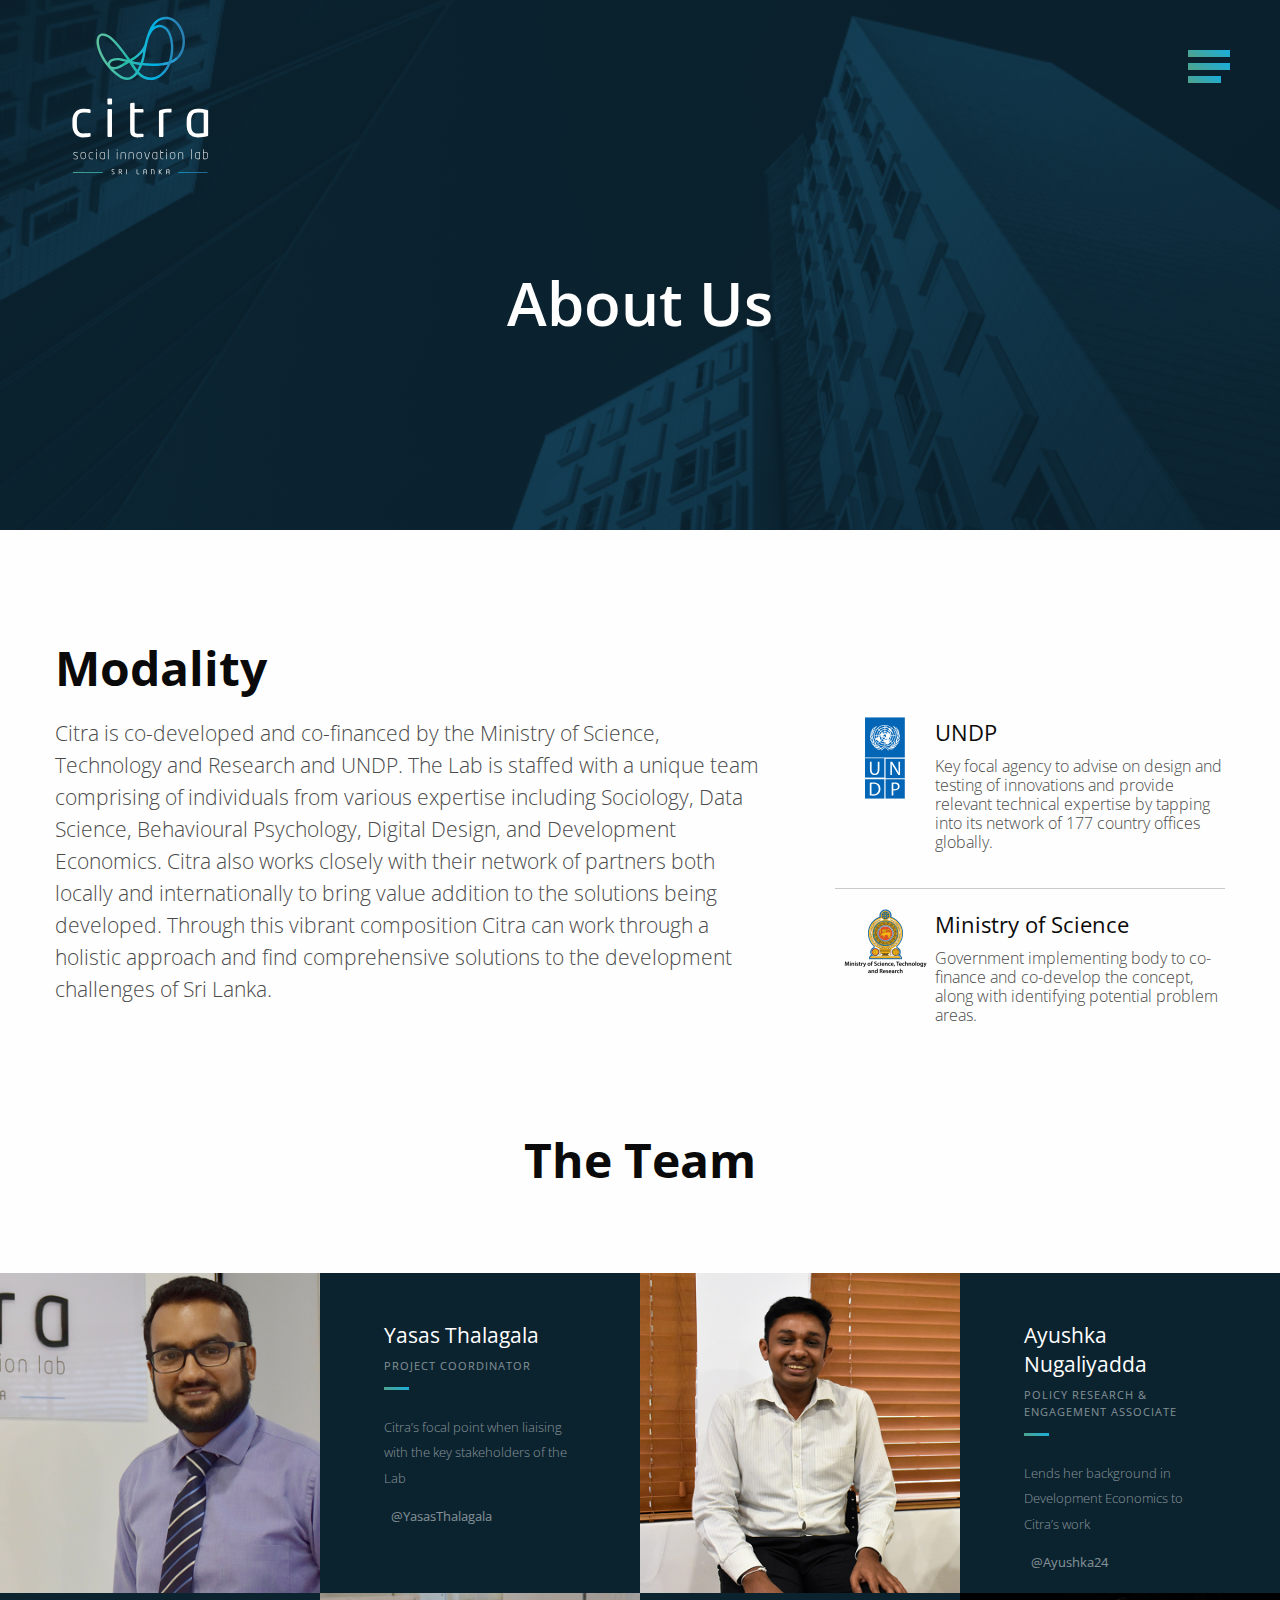
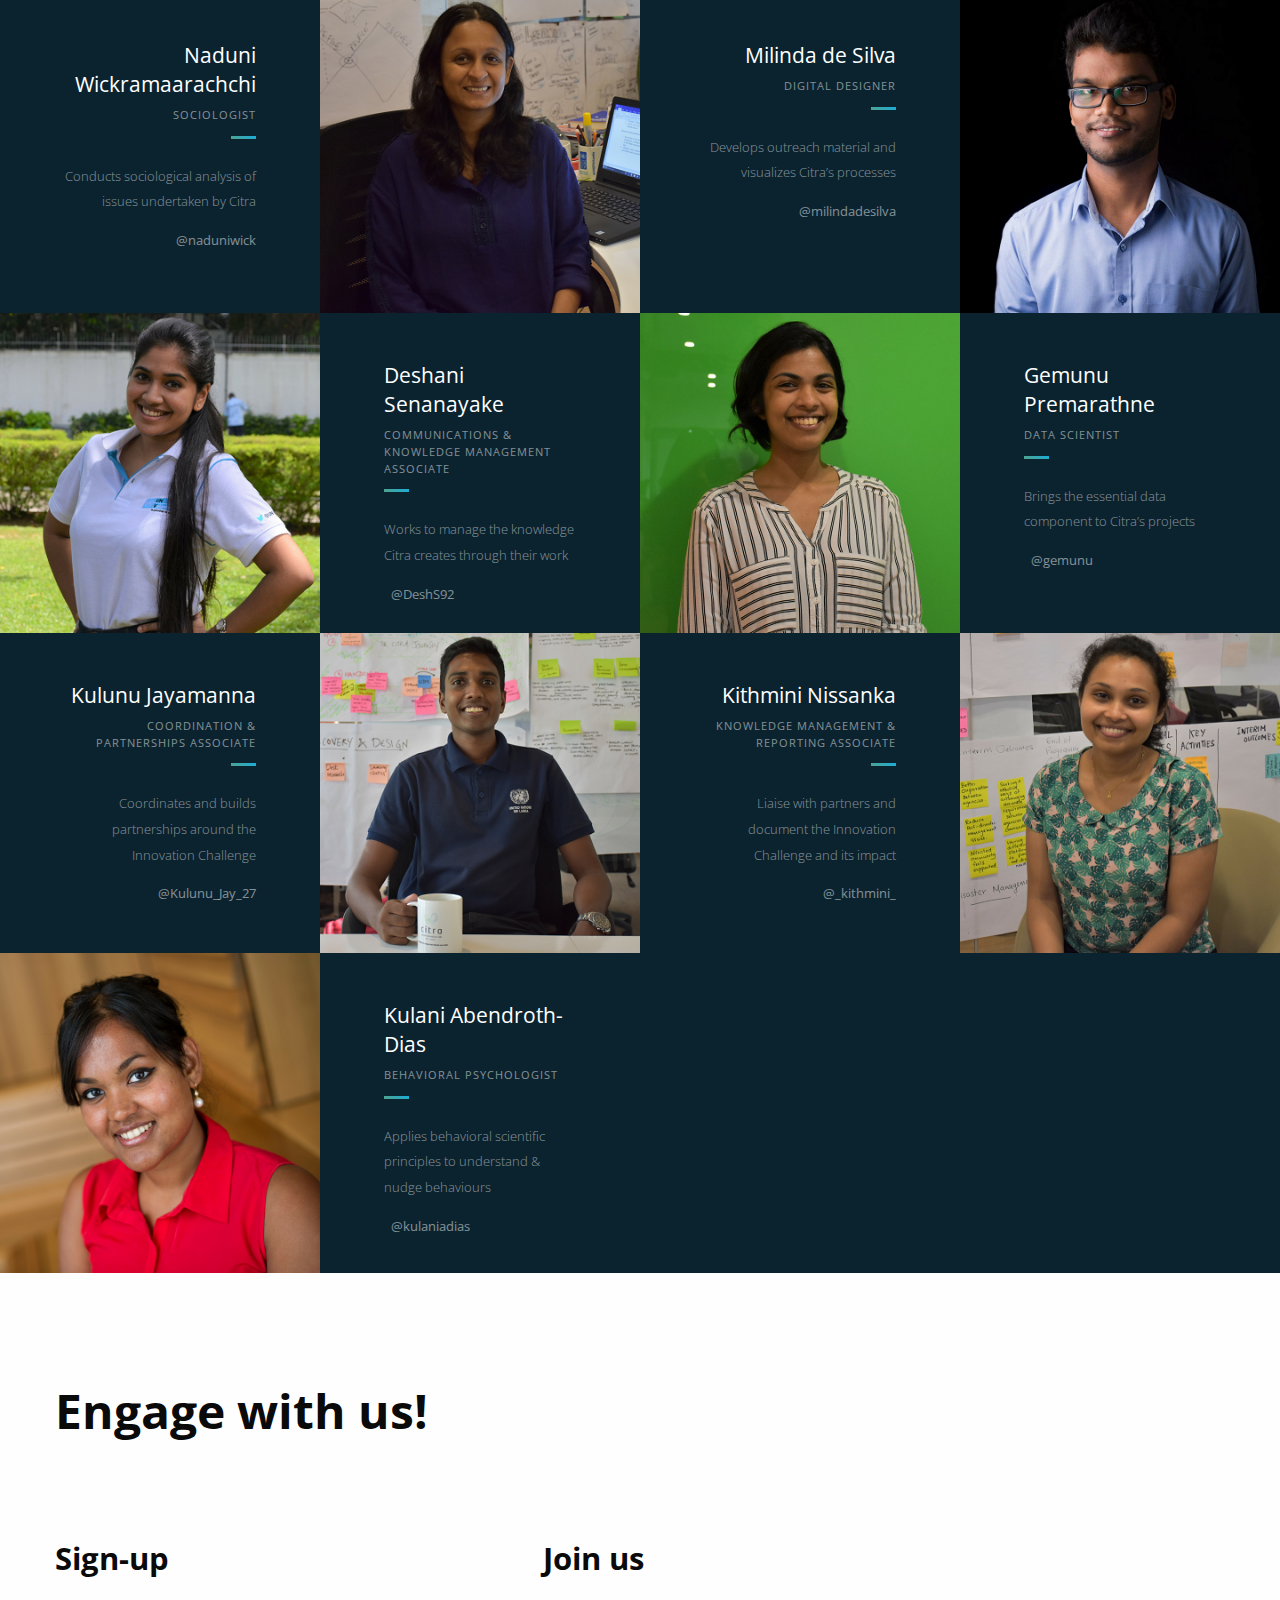
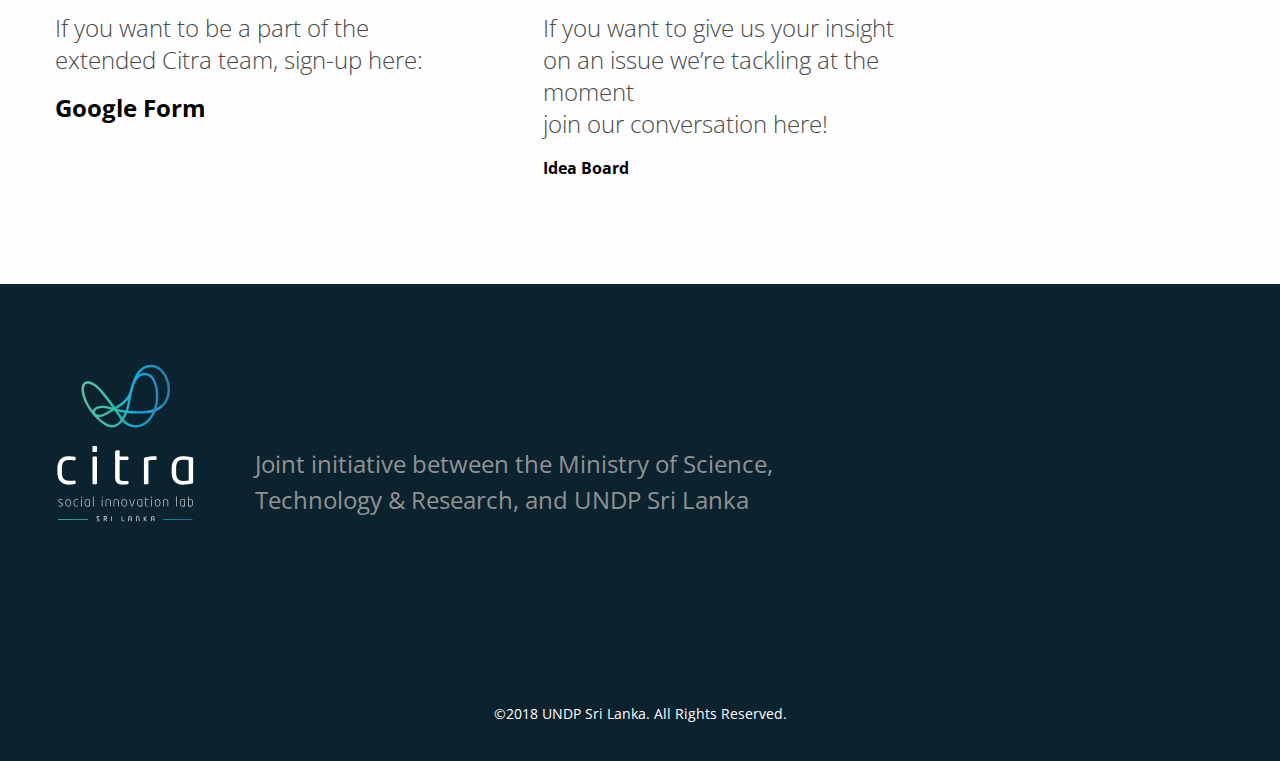
==== commit 4e9ab6cc: "Update aboutus.html" ====
--- a/aboutus.html
+++ b/aboutus.html
@@ -327,21 +327,21 @@
                             <h3>
                                 <strong>Sign-up</strong>
                             </h3>
-                            <p>If you want to be a part of the extended Citra team,  <br> sign-up here:</p>
-                            <div class="contact-links">
+                            <p>If you want to be a part of the <br> extended Citra team, sign-up here:</p>
+                            <p>
                                 
                                 <a href="https://goo.gl/forms/Jo3KNt8zSUEquk172">
                                     <strong>Google Form</strong>
                                 </a>
                                 
-                            </div>    
+				</p>   
                         </div>
                         <div class="cell medium-6 large-4">
                             <h3>
                                 <strong>Join us</strong>
                             </h3>
                             <p>If you want to give us your insight<br>on an issue we’re tackling at the moment<br>join our conversation here!</p>
-				<a href="http://www.IdeaBoard.lk">Idea Board</a>
+				<strong><a href="http://www.IdeaBoard.lk">Idea Board</a></strong>
 				
 				<!--
 				<ul class="menu">
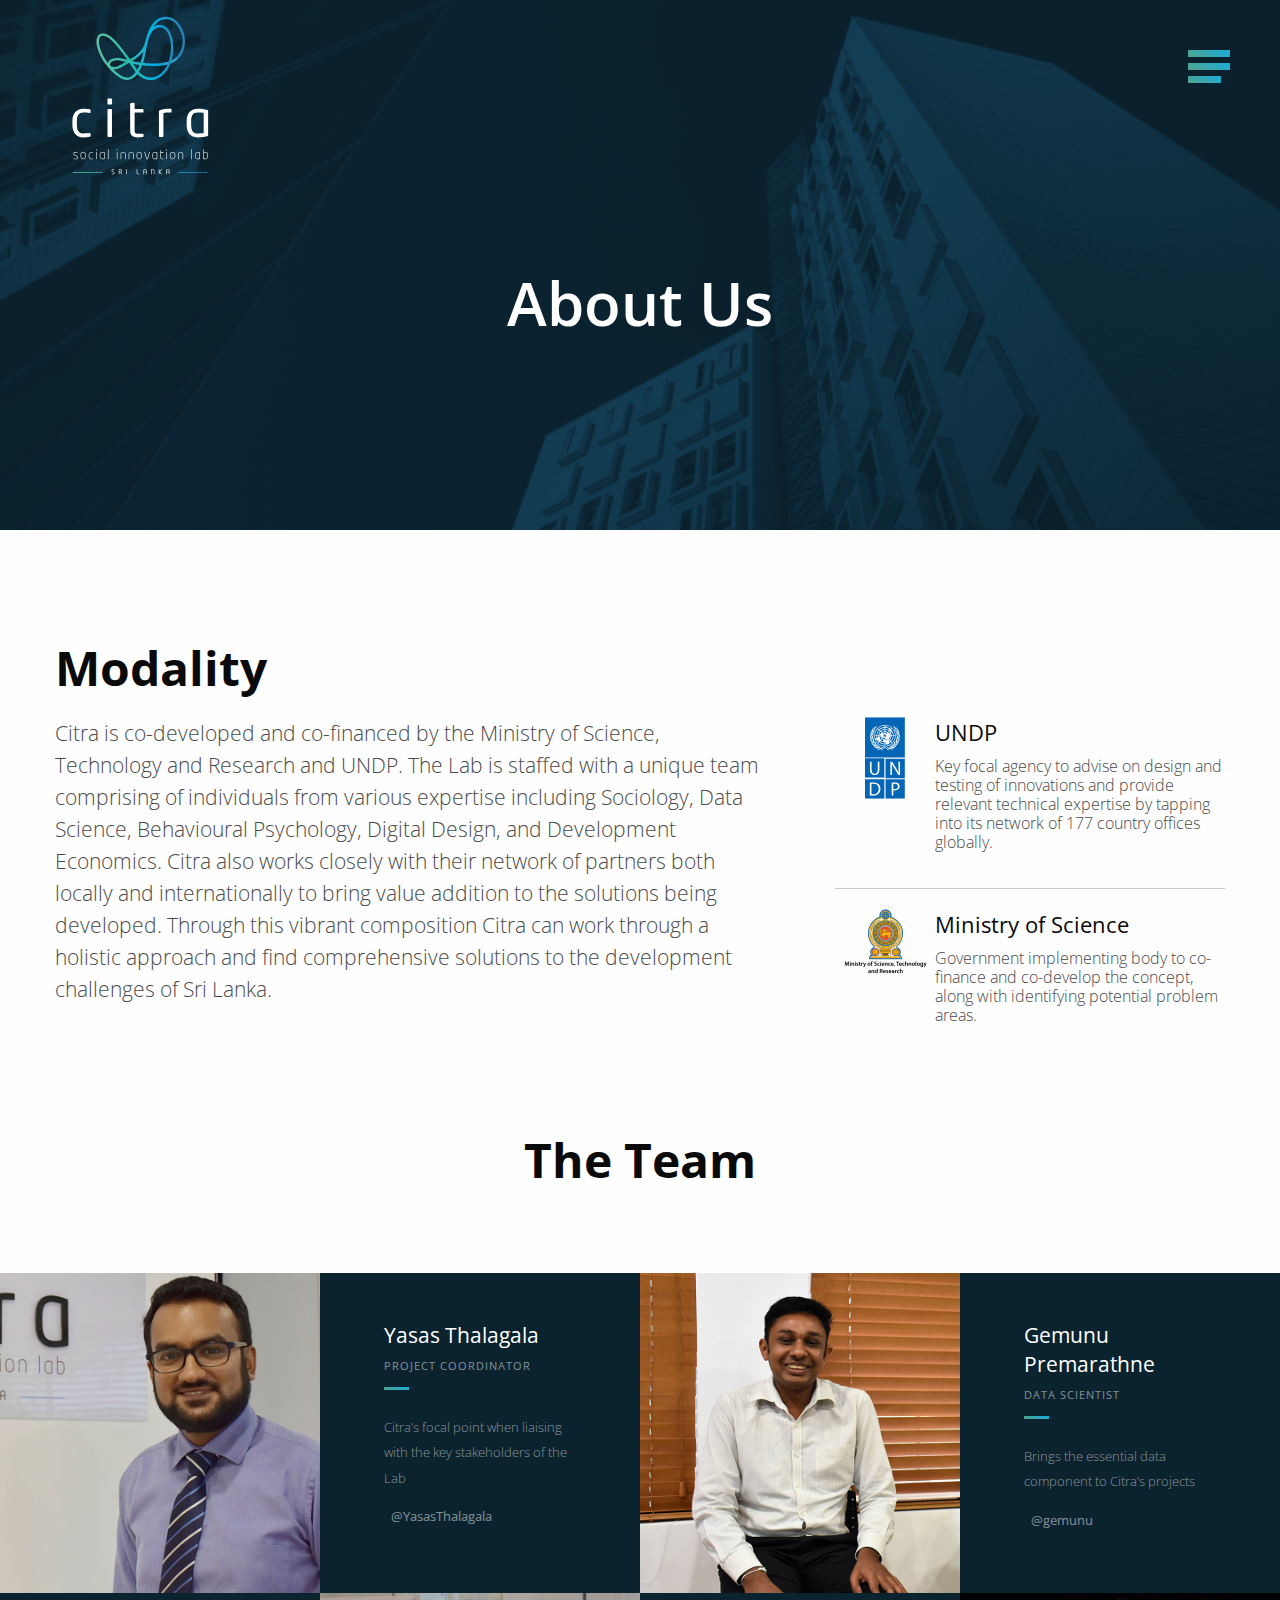
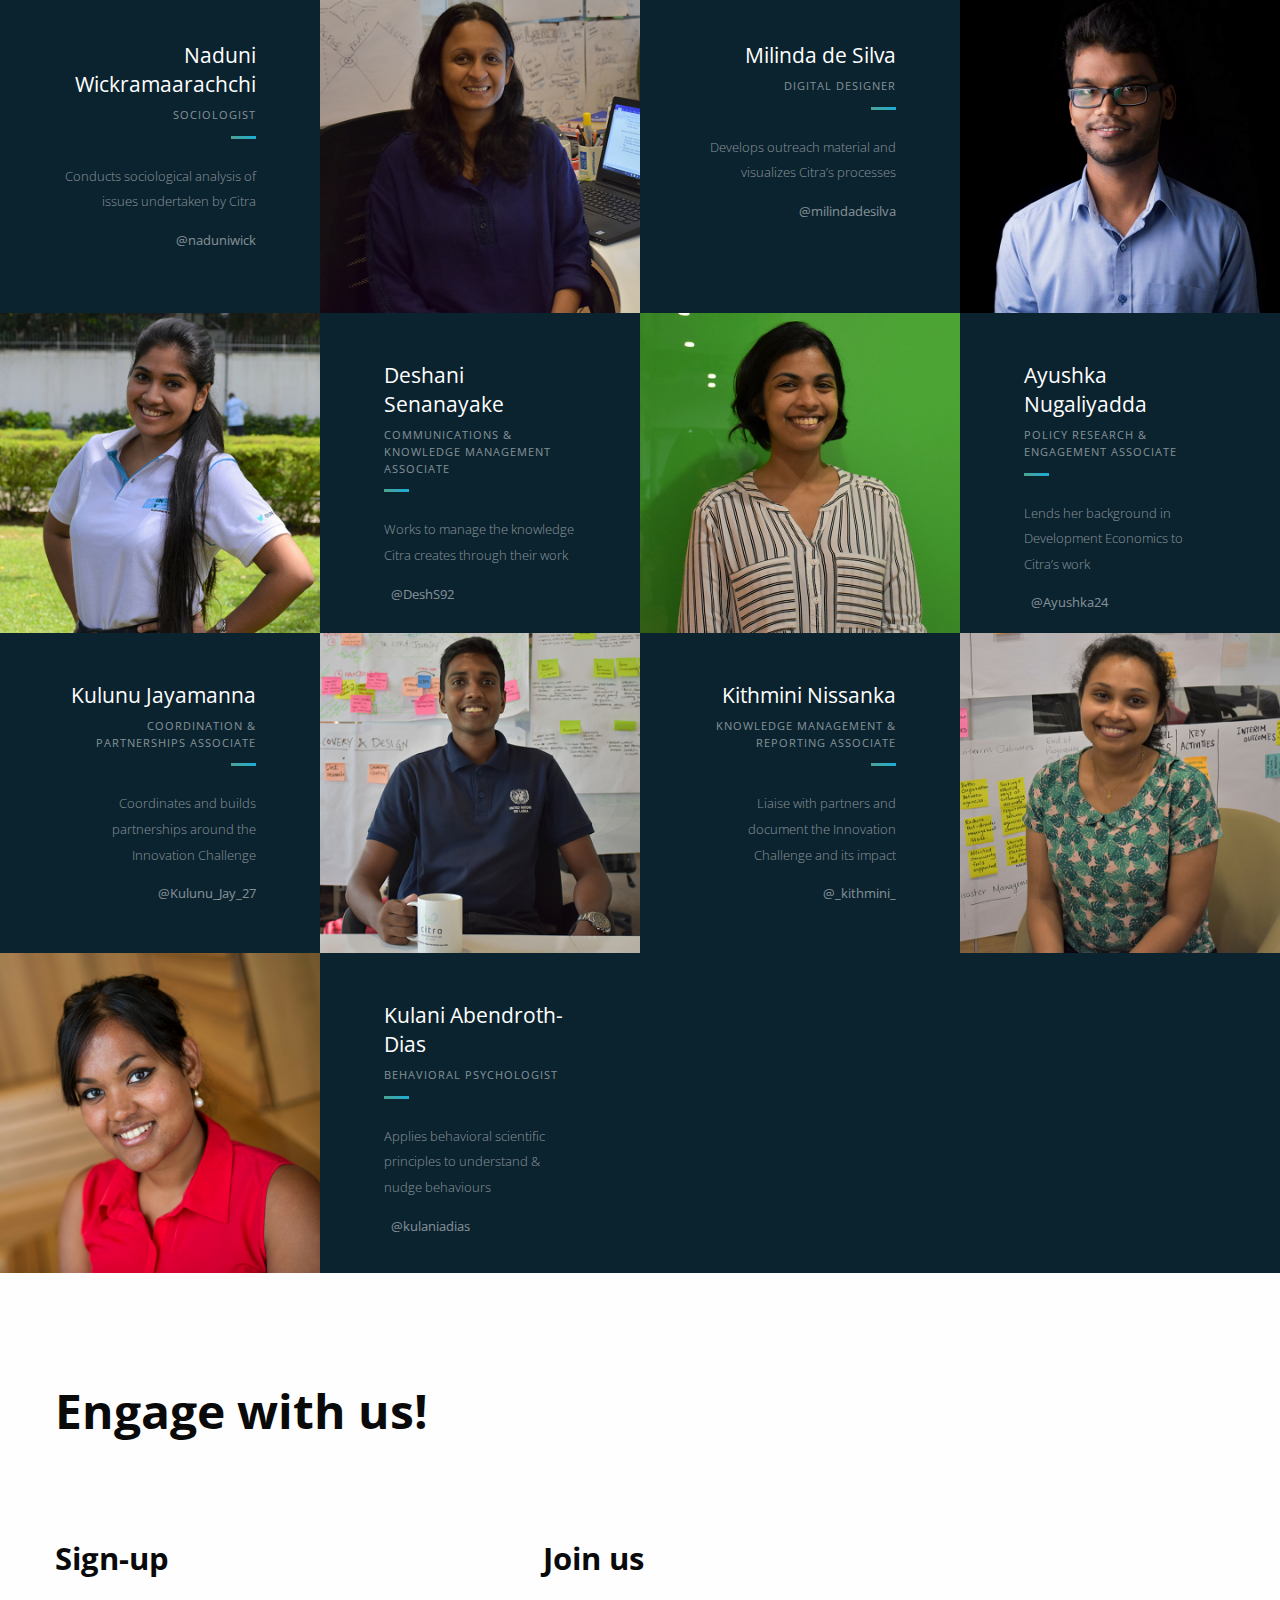
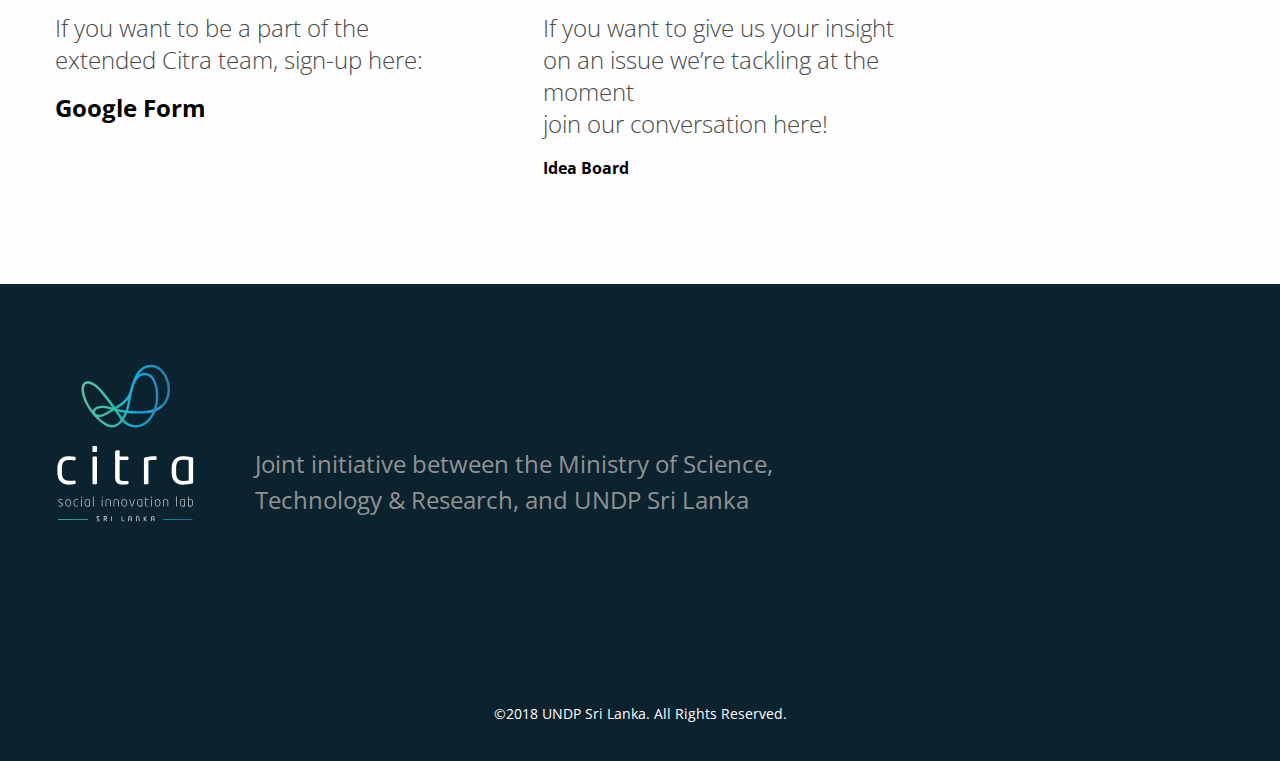
==== commit 448764e5: "Update aboutus.html" ====
--- a/aboutus.html
+++ b/aboutus.html
@@ -170,77 +170,7 @@
                                     </div>
                                 </div>
                                
-				<div class="cell">
-                                    <div class="member-info">
-                                        <h4>Ayushka Nugaliyadda </h4>
-                                        <span class="menber-post">Policy Research & Engagement Associate</span>
-                                        <p>Lends her background in Development Economics to Citra’s work</p>
-                                        <span class="member-contact"><a href="https://twitter.com/Ayushka24"><i class="fab fa-twitter"></i> @Ayushka24</a></span>
-                                    </div>
-                                </div>    
-				   
-                            </div>
-                        </div>
-                        						
-						<div class="cell">
-                            <div class="grid-x small-up-2">
-                                <div class="cell">
-                                    <div class="member-info text-right">
-                                        <h4>Naduni Wickramaarachchi</h4>
-                                        <span class="menber-post">Sociologist</span>
-                                        <p>Conducts sociological analysis of issues undertaken by Citra</p>
-                                        <span class="member-contact"><a href="https://twitter.com/naduniwick"><i class="fab fa-twitter"></i> @naduniwick</a></span>
-                                    </div>
-                                </div>
-                                <div class="cell">
-                                    <div class="image-area">
-                                        <img src="img/naduni.png" alt="image description"> 
-                                    </div>
-                                </div>
-                            </div>
-                        </div>
-                        <div class="cell">
-                            <div class="grid-x small-up-2">
-                                <div class="cell">
-                                    <div class="member-info text-right">
-                                        <h4>Milinda de Silva </h4>
-                                        <span class="menber-post">Digital Designer </span>
-                                        <p>Develops outreach material and visualizes Citra’s processes</p>
-                                        <span class="member-contact"><a href="https://twitter.com/milindadesilva"><i class="fab fa-twitter"></i> @milindadesilva</a></span>
-                                    </div>
-                                </div>
-                                <div class="cell">
-                                    <div class="image-area">
-                                        <img src="img/milinda.png" alt="image description"> 
-                                    </div>
-                                </div>
-                            </div>
-                        </div>
-                        <div class="cell">
-                            <div class="grid-x small-up-2">
-                                <div class="cell">
-                                    <div class="image-area">
-                                        <img src="img/deshani.png" alt="image description"> 
-                                    </div>
-                                </div>
-                                <div class="cell">
-                                    <div class="member-info">
-                                        <h4>Deshani Senanayake</h4>
-                                        <span class="menber-post">Communications & Knowledge Management Associate</span>
-                                        <p>Works to manage the knowledge Citra creates through their work</p>
-                                        <span class="member-contact"><a href="https://twitter.com/DeshS92"><i class="fab fa-twitter"></i> @DeshS92</a></span>
-                                    </div>
-                                </div>
-                            </div>
-                        </div>
-                        <div class="cell">
-                            <div class="grid-x small-up-2">
-                                <div class="cell">
-                                    <div class="image-area">
-                                        <img src="img/ayushka.png" alt="image description"> 
-                                    </div>
-                                </div>
-                                
+					    
  <div class="cell">
                                     <div class="member-info">
                                         <h4>Gemunu Premarathne</h4>
@@ -248,7 +178,95 @@
                                         <p>Brings the essential data component to Citra’s projects</p>
                                         <span class="member-contact"><a href="https://twitter.com/gemunu"><i class="fab fa-twitter"></i> @gemunu</a></span>
                                     </div>
-                                </div>
+                                </div>			
+				    
+				    
+				    
+				    
+				    
+				    
+				    
+				    
+				   
+                            </div>
+                        </div>
+                        						
+						<div class="cell">
+                            <div class="grid-x small-up-2">
+                                <div class="cell">
+                                    <div class="member-info text-right">
+                                        <h4>Naduni Wickramaarachchi</h4>
+                                        <span class="menber-post">Sociologist</span>
+                                        <p>Conducts sociological analysis of issues undertaken by Citra</p>
+                                        <span class="member-contact"><a href="https://twitter.com/naduniwick"><i class="fab fa-twitter"></i> @naduniwick</a></span>
+                                    </div>
+                                </div>
+                                <div class="cell">
+                                    <div class="image-area">
+                                        <img src="img/naduni.png" alt="image description"> 
+                                    </div>
+                                </div>
+                            </div>
+                        </div>
+                        <div class="cell">
+                            <div class="grid-x small-up-2">
+                                <div class="cell">
+                                    <div class="member-info text-right">
+                                        <h4>Milinda de Silva </h4>
+                                        <span class="menber-post">Digital Designer </span>
+                                        <p>Develops outreach material and visualizes Citra’s processes</p>
+                                        <span class="member-contact"><a href="https://twitter.com/milindadesilva"><i class="fab fa-twitter"></i> @milindadesilva</a></span>
+                                    </div>
+                                </div>
+                                <div class="cell">
+                                    <div class="image-area">
+                                        <img src="img/milinda.png" alt="image description"> 
+                                    </div>
+                                </div>
+                            </div>
+                        </div>
+                        <div class="cell">
+                            <div class="grid-x small-up-2">
+                                <div class="cell">
+                                    <div class="image-area">
+                                        <img src="img/deshani.png" alt="image description"> 
+                                    </div>
+                                </div>
+                                <div class="cell">
+                                    <div class="member-info">
+                                        <h4>Deshani Senanayake</h4>
+                                        <span class="menber-post">Communications & Knowledge Management Associate</span>
+                                        <p>Works to manage the knowledge Citra creates through their work</p>
+                                        <span class="member-contact"><a href="https://twitter.com/DeshS92"><i class="fab fa-twitter"></i> @DeshS92</a></span>
+                                    </div>
+                                </div>
+                            </div>
+                        </div>
+                        <div class="cell">
+                            <div class="grid-x small-up-2">
+                                <div class="cell">
+                                    <div class="image-area">
+                                        <img src="img/ayushka.png" alt="image description"> 
+                                    </div>
+                                </div>
+  
+				    
+				    
+				    
+				    <div class="cell">
+                                    <div class="member-info">
+                                        <h4>Ayushka Nugaliyadda </h4>
+                                        <span class="menber-post">Policy Research & Engagement Associate</span>
+                                        <p>Lends her background in Development Economics to Citra’s work</p>
+                                        <span class="member-contact"><a href="https://twitter.com/Ayushka24"><i class="fab fa-twitter"></i> @Ayushka24</a></span>
+                                    </div>
+                                </div>    
+				    
+				    
+				    
+				    
+				    
+
 			    
                             </div>
                         </div>
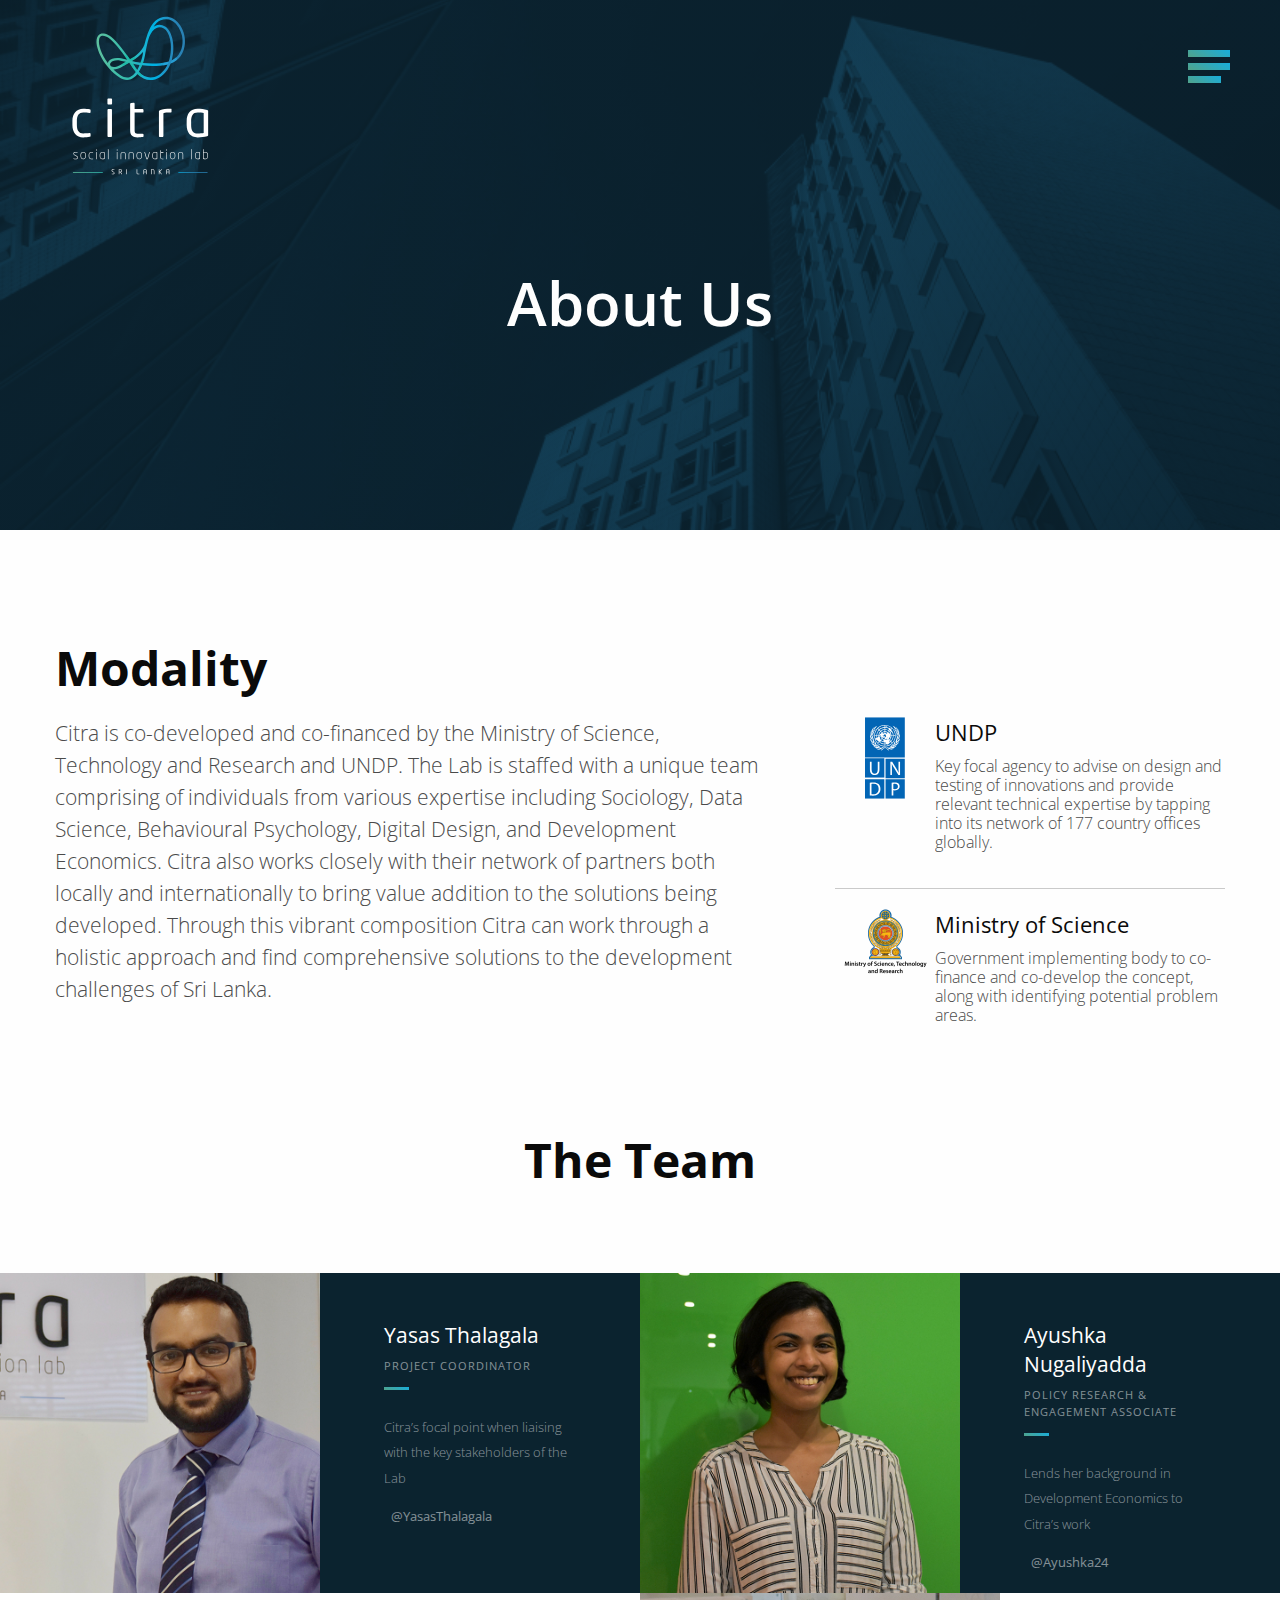
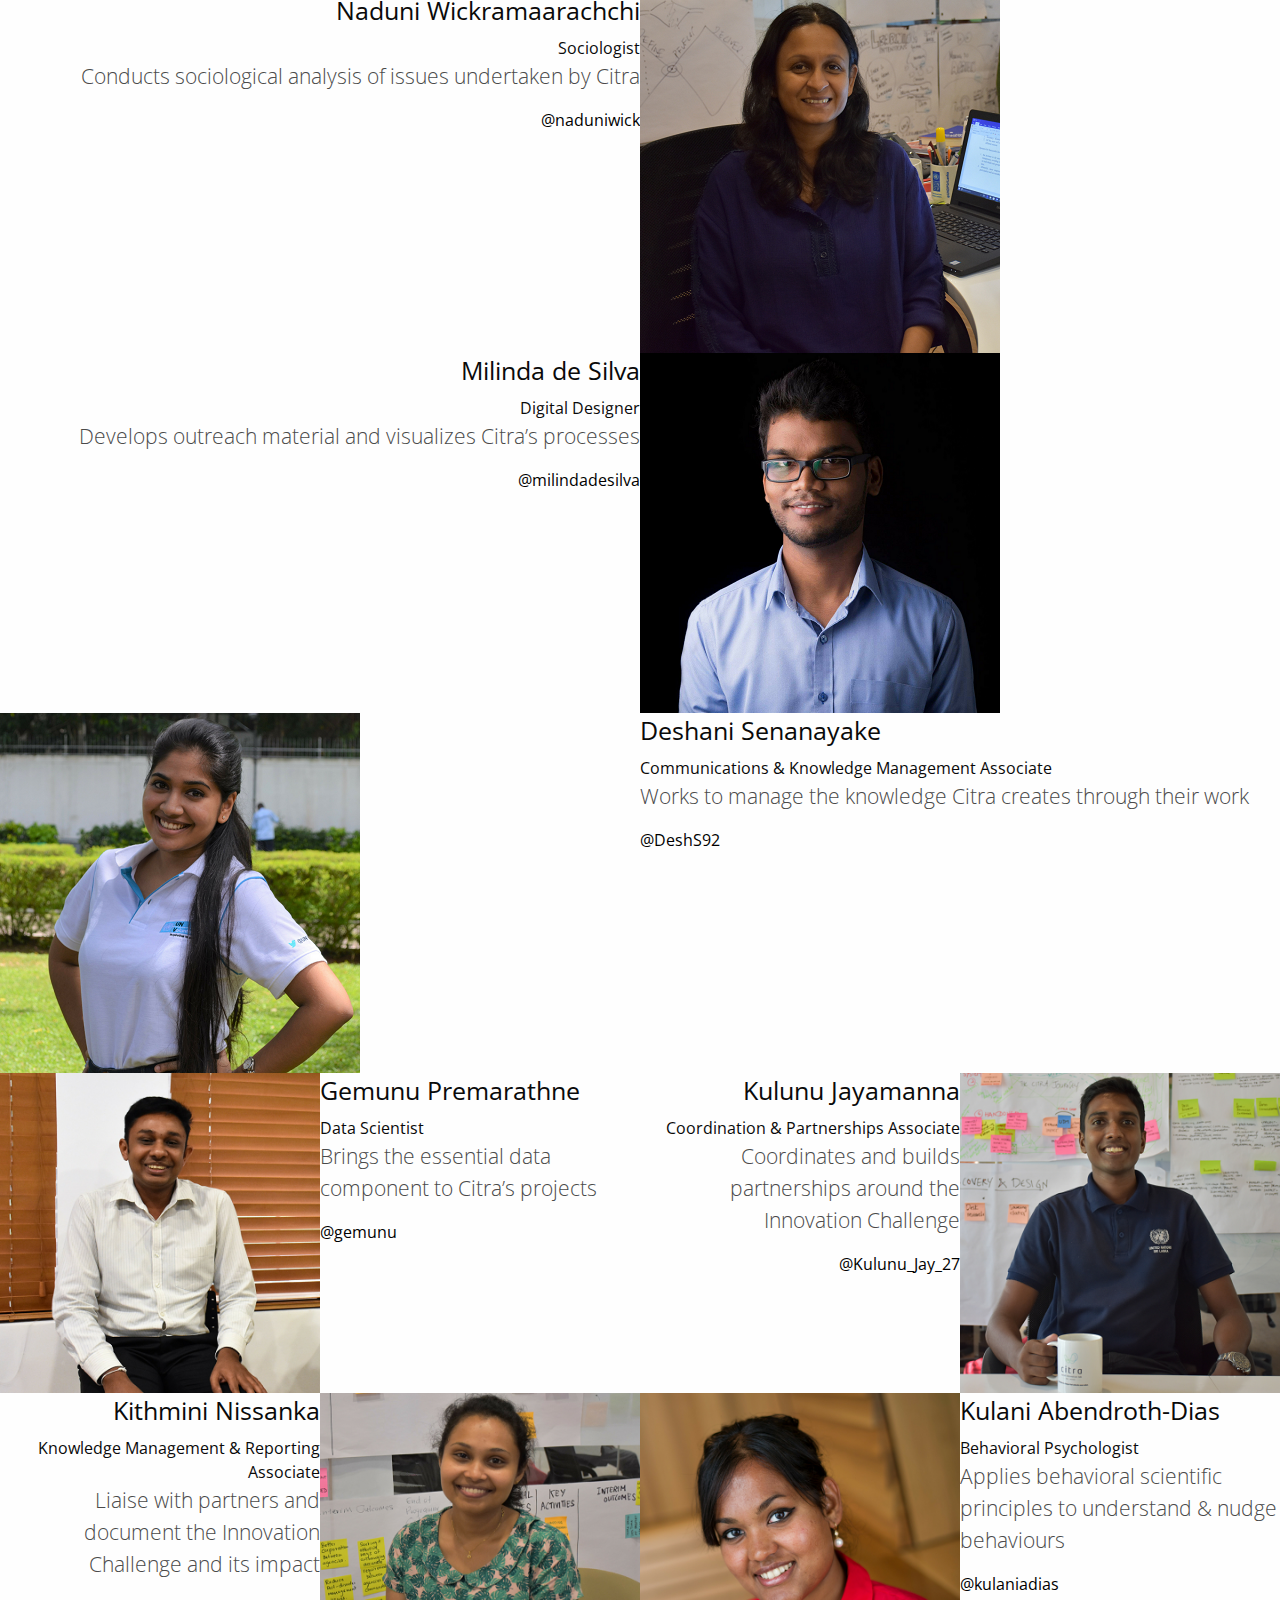
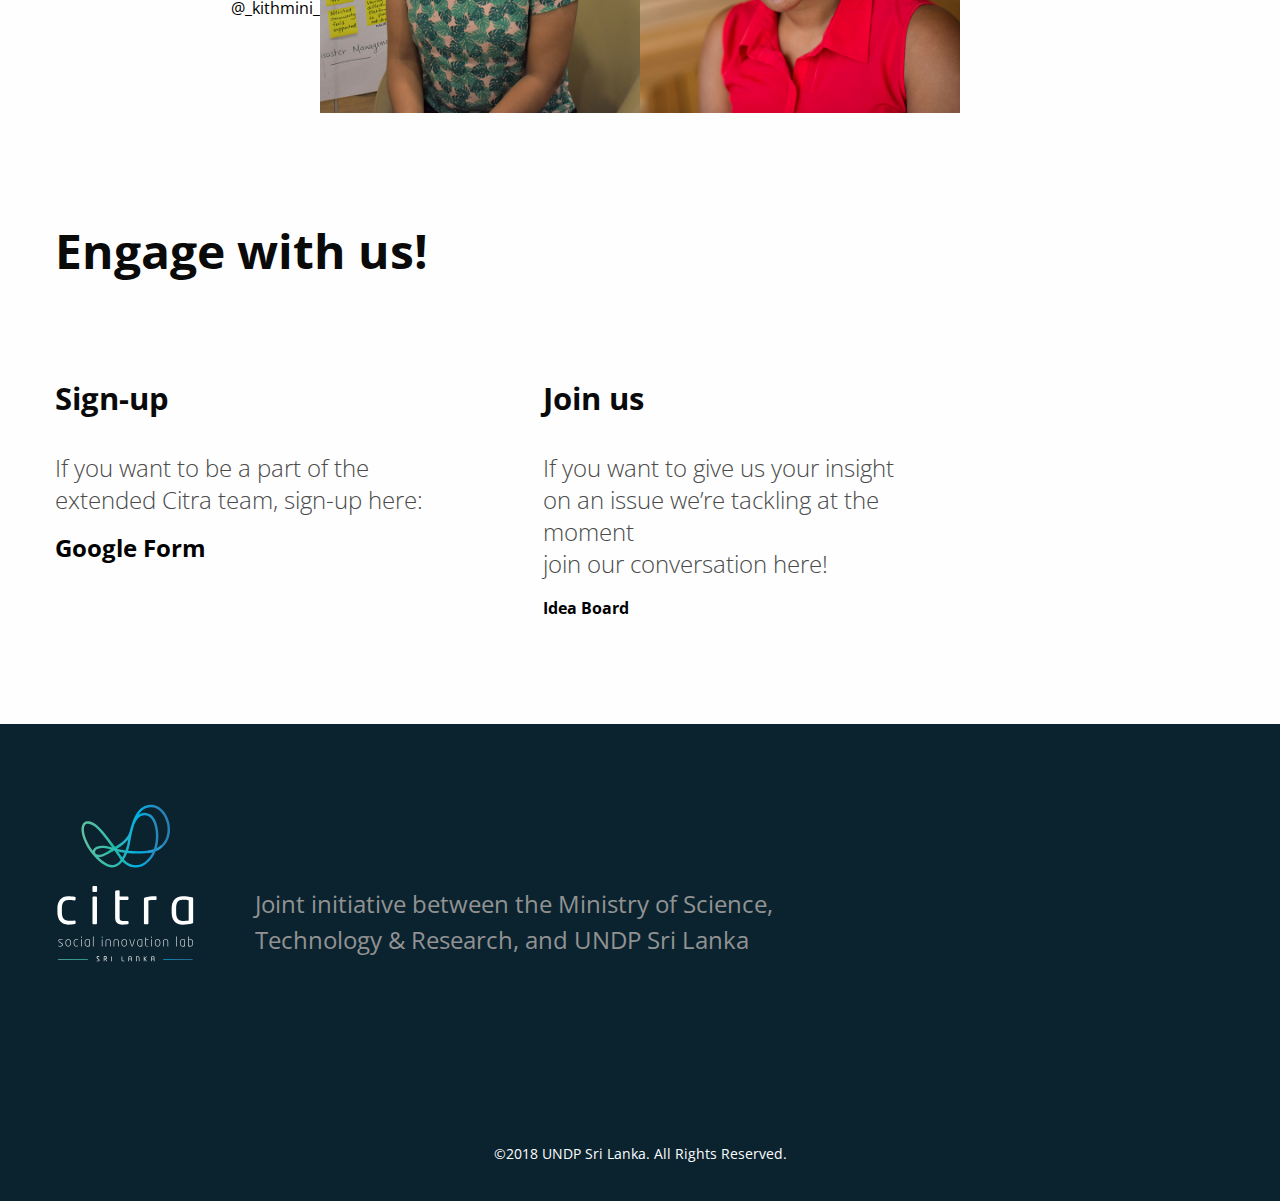
==== commit 3ff97577: "Update aboutus.html" ====
--- a/aboutus.html
+++ b/aboutus.html
@@ -69,8 +69,8 @@
                     <ul class="vertical menu align-center">
                         <li><a href="index.html">Home</a></li>
                         <li><a href="aboutus.html">About Us</a></li>
-                        <li><a href="press-centre.html">Press Centre</a></li>
-                        <li><a href="library.html">Projects</a></li>
+                        <li><a href="press-centre.html">Media Centre</a></li>
+                        <li><a href="library.html">Our Work</a></li>
                     </ul>
                     <ul class="menu align-center social-networks">
                         <li>
@@ -162,7 +162,109 @@
                                 </div>
                             </div>
                         </div>
+                      
+			    <div class="cell">
+                            <div class="grid-x small-up-2">
+		    
+				    <div class="cell">
+                                    <div class="image-area">
+                                        <img src="img/ayushka.png" alt="image description"> 
+                                    </div>
+                                </div>
+  
+				    
+				    
+				    
+				    <div class="cell">
+                                    <div class="member-info">
+                                        <h4>Ayushka Nugaliyadda </h4>
+                                        <span class="menber-post">Policy Research & Engagement Associate</span>
+                                        <p>Lends her background in Development Economics to Citra’s work</p>
+                                        <span class="member-contact"><a href="https://twitter.com/Ayushka24"><i class="fab fa-twitter"></i> @Ayushka24</a></span>
+                                    </div>
+                                </div>    
+				    
+					  </div>
+                        </div>
+                          
+			    
+			    
+			    
+			    
+			    
+			    
+			    
+			    
+			    
+			    
+				    
+				    
+				    
+				    
+				    
+				    
+				    
+				    
+				   
+                            </div>
+                        </div>
+                        						
+						<div class="cell">
+                            <div class="grid-x small-up-2">
+                                <div class="cell">
+                                    <div class="member-info text-right">
+                                        <h4>Naduni Wickramaarachchi</h4>
+                                        <span class="menber-post">Sociologist</span>
+                                        <p>Conducts sociological analysis of issues undertaken by Citra</p>
+                                        <span class="member-contact"><a href="https://twitter.com/naduniwick"><i class="fab fa-twitter"></i> @naduniwick</a></span>
+                                    </div>
+                                </div>
+                                <div class="cell">
+                                    <div class="image-area">
+                                        <img src="img/naduni.png" alt="image description"> 
+                                    </div>
+                                </div>
+                            </div>
+                        </div>
                         <div class="cell">
+                            <div class="grid-x small-up-2">
+                                <div class="cell">
+                                    <div class="member-info text-right">
+                                        <h4>Milinda de Silva </h4>
+                                        <span class="menber-post">Digital Designer </span>
+                                        <p>Develops outreach material and visualizes Citra’s processes</p>
+                                        <span class="member-contact"><a href="https://twitter.com/milindadesilva"><i class="fab fa-twitter"></i> @milindadesilva</a></span>
+                                    </div>
+                                </div>
+                                <div class="cell">
+                                    <div class="image-area">
+                                        <img src="img/milinda.png" alt="image description"> 
+                                    </div>
+                                </div>
+                            </div>
+                        </div>
+                        <div class="cell">
+                            <div class="grid-x small-up-2">
+                                <div class="cell">
+                                    <div class="image-area">
+                                        <img src="img/deshani.png" alt="image description"> 
+                                    </div>
+                                </div>
+                                <div class="cell">
+                                    <div class="member-info">
+                                        <h4>Deshani Senanayake</h4>
+                                        <span class="menber-post">Communications & Knowledge Management Associate</span>
+                                        <p>Works to manage the knowledge Citra creates through their work</p>
+                                        <span class="member-contact"><a href="https://twitter.com/DeshS92"><i class="fab fa-twitter"></i> @DeshS92</a></span>
+                                    </div>
+                                </div>
+                            </div>
+                        </div>
+                        <div class="cell">
+                            <div class="grid-x small-up-2">
+                             
+				    
+			  <div class="cell">
                             <div class="grid-x small-up-2">
                                 <div class="cell">
                                     <div class="image-area">
@@ -178,89 +280,27 @@
                                         <p>Brings the essential data component to Citra’s projects</p>
                                         <span class="member-contact"><a href="https://twitter.com/gemunu"><i class="fab fa-twitter"></i> @gemunu</a></span>
                                     </div>
-                                </div>			
-				    
-				    
-				    
-				    
-				    
-				    
-				    
-				    
-				   
-                            </div>
-                        </div>
-                        						
-						<div class="cell">
-                            <div class="grid-x small-up-2">
-                                <div class="cell">
-                                    <div class="member-info text-right">
-                                        <h4>Naduni Wickramaarachchi</h4>
-                                        <span class="menber-post">Sociologist</span>
-                                        <p>Conducts sociological analysis of issues undertaken by Citra</p>
-                                        <span class="member-contact"><a href="https://twitter.com/naduniwick"><i class="fab fa-twitter"></i> @naduniwick</a></span>
-                                    </div>
-                                </div>
-                                <div class="cell">
-                                    <div class="image-area">
-                                        <img src="img/naduni.png" alt="image description"> 
-                                    </div>
-                                </div>
-                            </div>
-                        </div>
-                        <div class="cell">
-                            <div class="grid-x small-up-2">
-                                <div class="cell">
-                                    <div class="member-info text-right">
-                                        <h4>Milinda de Silva </h4>
-                                        <span class="menber-post">Digital Designer </span>
-                                        <p>Develops outreach material and visualizes Citra’s processes</p>
-                                        <span class="member-contact"><a href="https://twitter.com/milindadesilva"><i class="fab fa-twitter"></i> @milindadesilva</a></span>
-                                    </div>
-                                </div>
-                                <div class="cell">
-                                    <div class="image-area">
-                                        <img src="img/milinda.png" alt="image description"> 
-                                    </div>
-                                </div>
-                            </div>
-                        </div>
-                        <div class="cell">
-                            <div class="grid-x small-up-2">
-                                <div class="cell">
-                                    <div class="image-area">
-                                        <img src="img/deshani.png" alt="image description"> 
-                                    </div>
-                                </div>
-                                <div class="cell">
-                                    <div class="member-info">
-                                        <h4>Deshani Senanayake</h4>
-                                        <span class="menber-post">Communications & Knowledge Management Associate</span>
-                                        <p>Works to manage the knowledge Citra creates through their work</p>
-                                        <span class="member-contact"><a href="https://twitter.com/DeshS92"><i class="fab fa-twitter"></i> @DeshS92</a></span>
-                                    </div>
-                                </div>
-                            </div>
-                        </div>
-                        <div class="cell">
-                            <div class="grid-x small-up-2">
-                                <div class="cell">
-                                    <div class="image-area">
-                                        <img src="img/ayushka.png" alt="image description"> 
-                                    </div>
-                                </div>
-  
-				    
-				    
-				    
-				    <div class="cell">
-                                    <div class="member-info">
-                                        <h4>Ayushka Nugaliyadda </h4>
-                                        <span class="menber-post">Policy Research & Engagement Associate</span>
-                                        <p>Lends her background in Development Economics to Citra’s work</p>
-                                        <span class="member-contact"><a href="https://twitter.com/Ayushka24"><i class="fab fa-twitter"></i> @Ayushka24</a></span>
-                                    </div>
-                                </div>    
+                                </div>			    
+				    
+				    
+				    
+				    
+				    
+				    
+				    
+				    
+				    
+				    
+				    
+				    
+				    
+				    
+				    
+				    
+				    
+				    
+				    
+				    
 				    
 				    
 				    
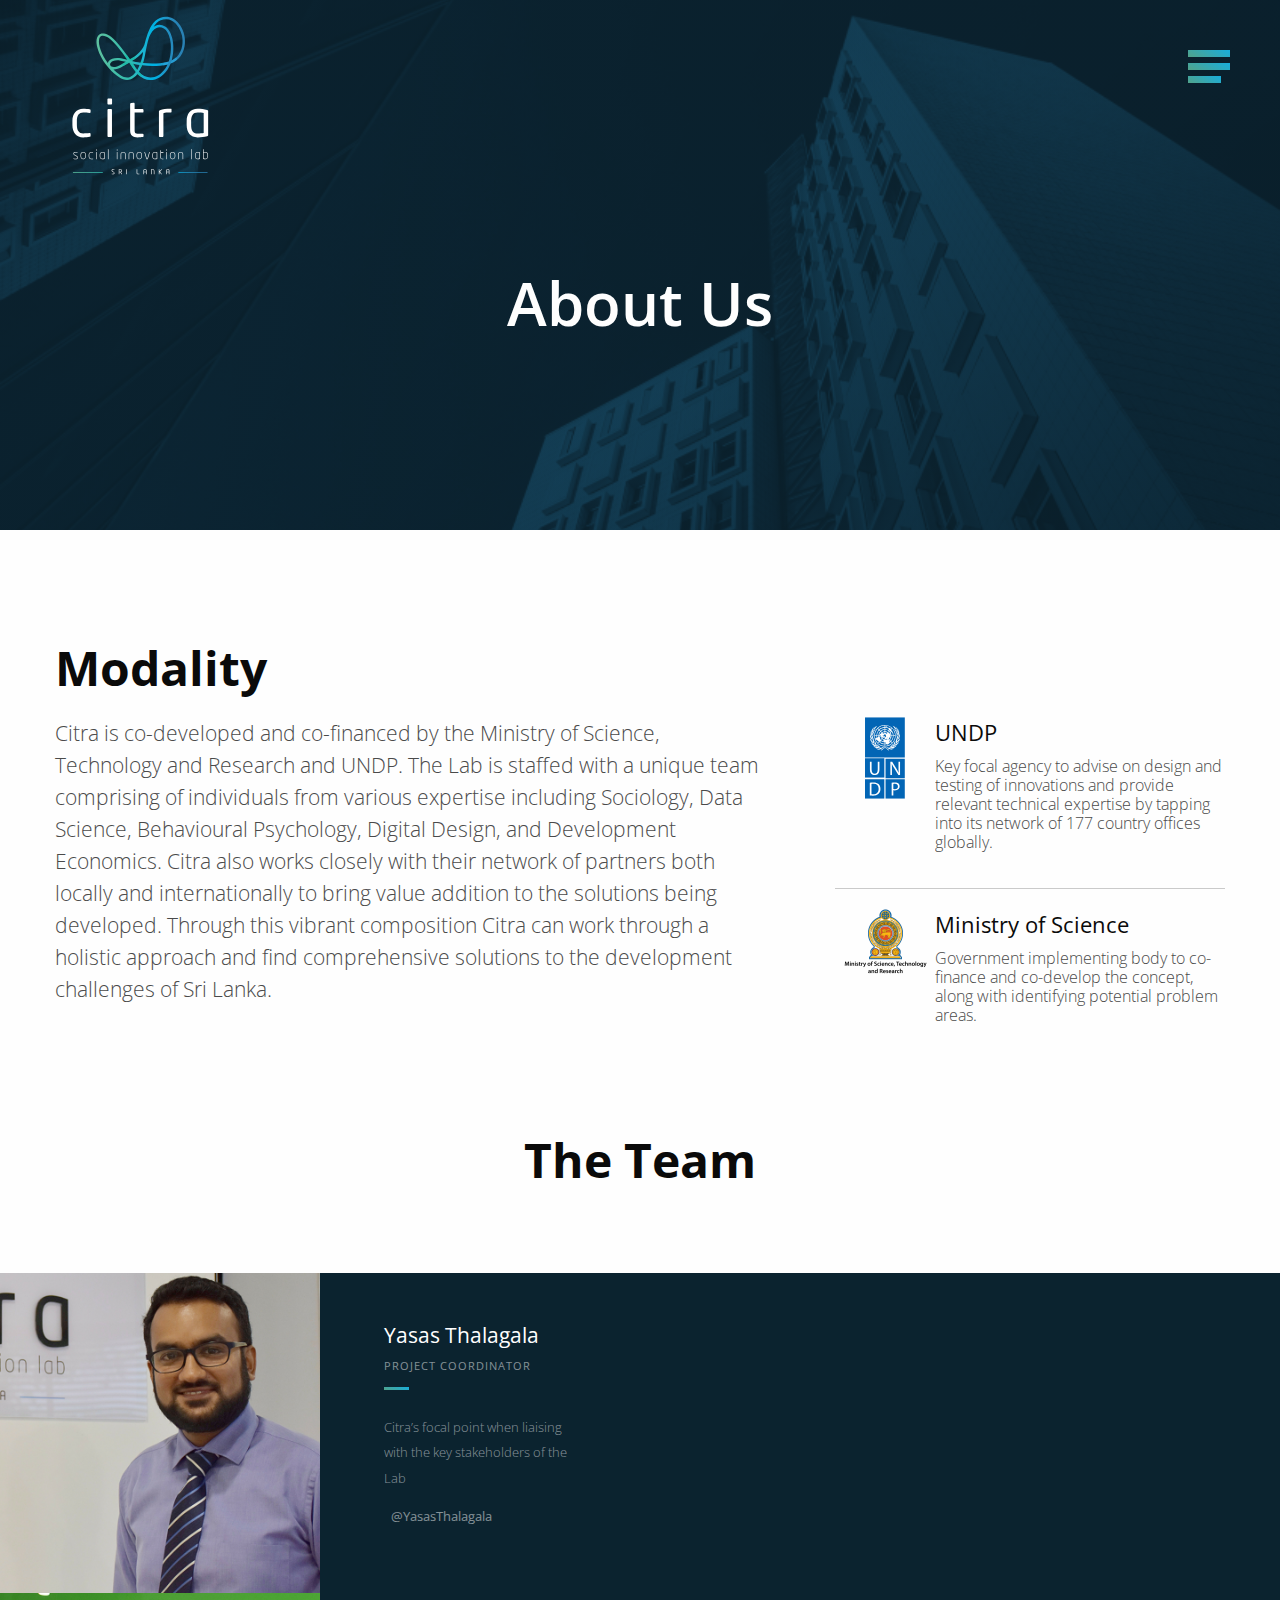
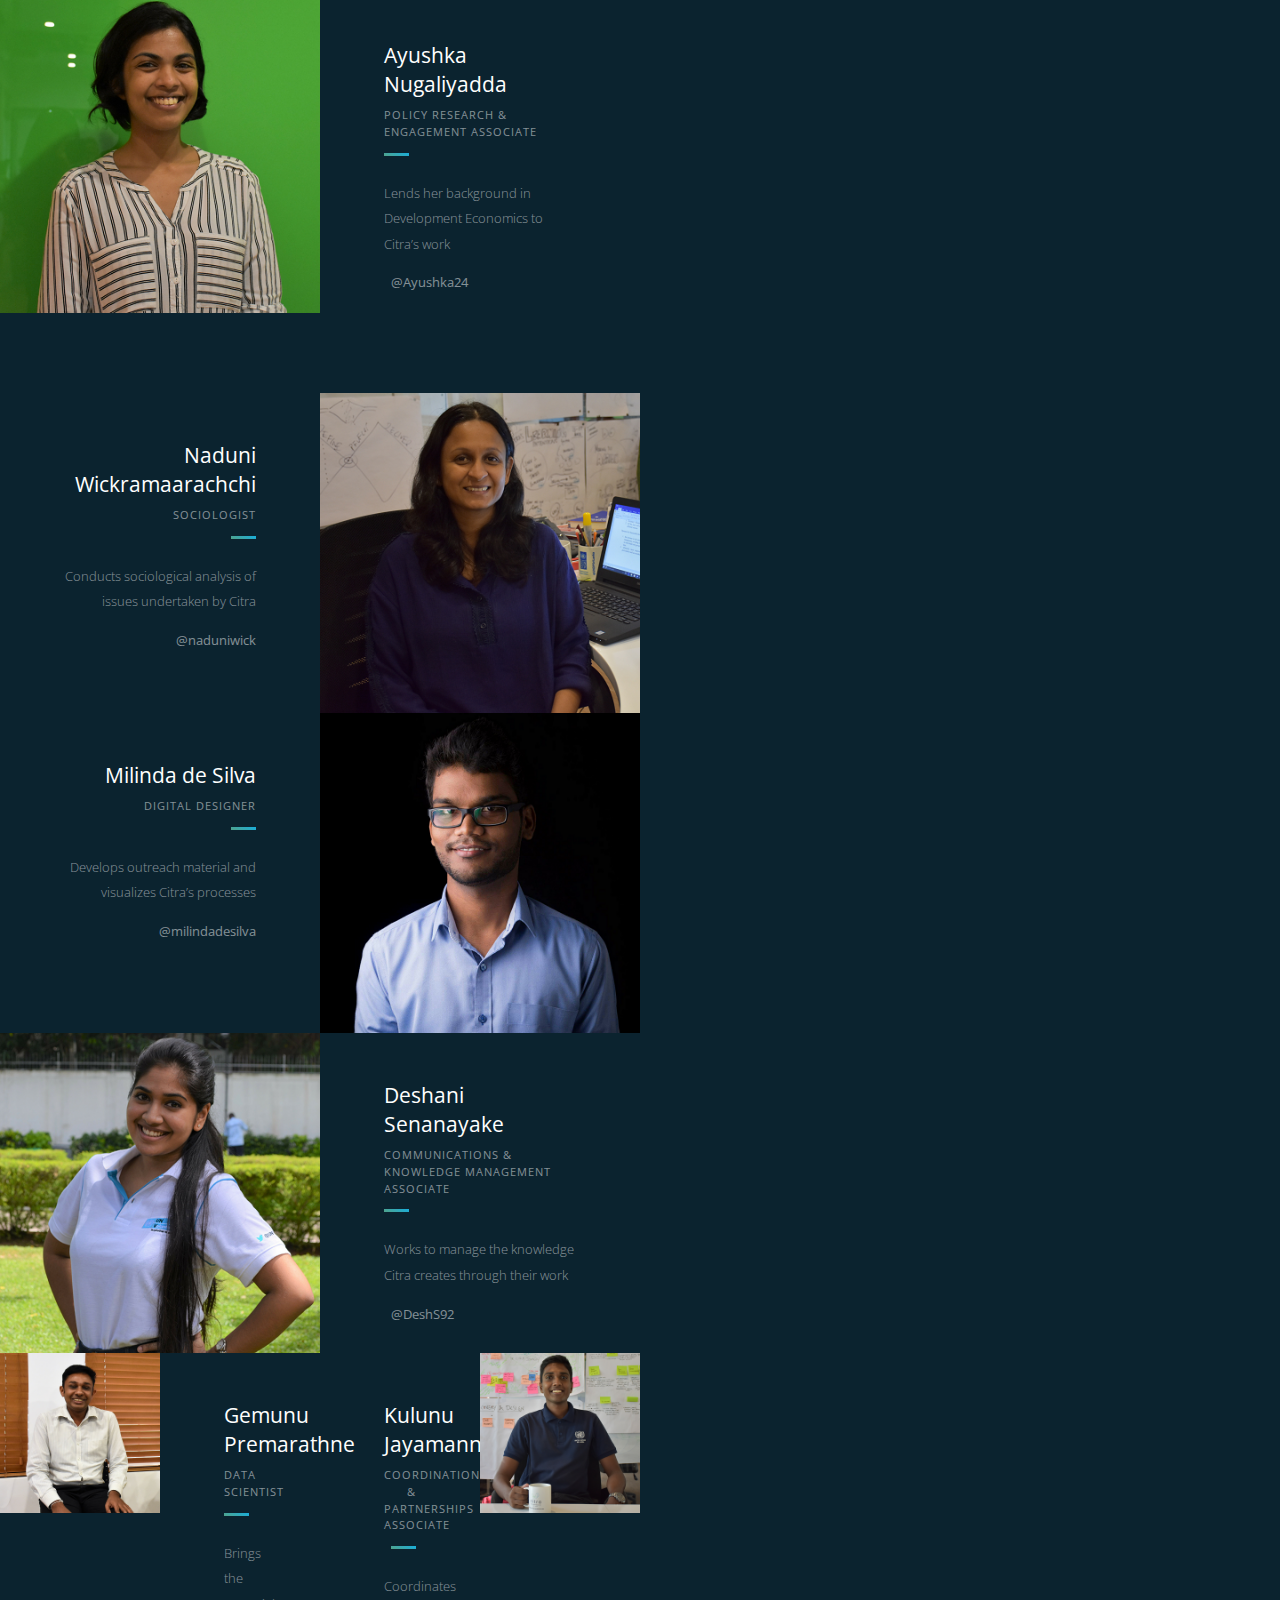
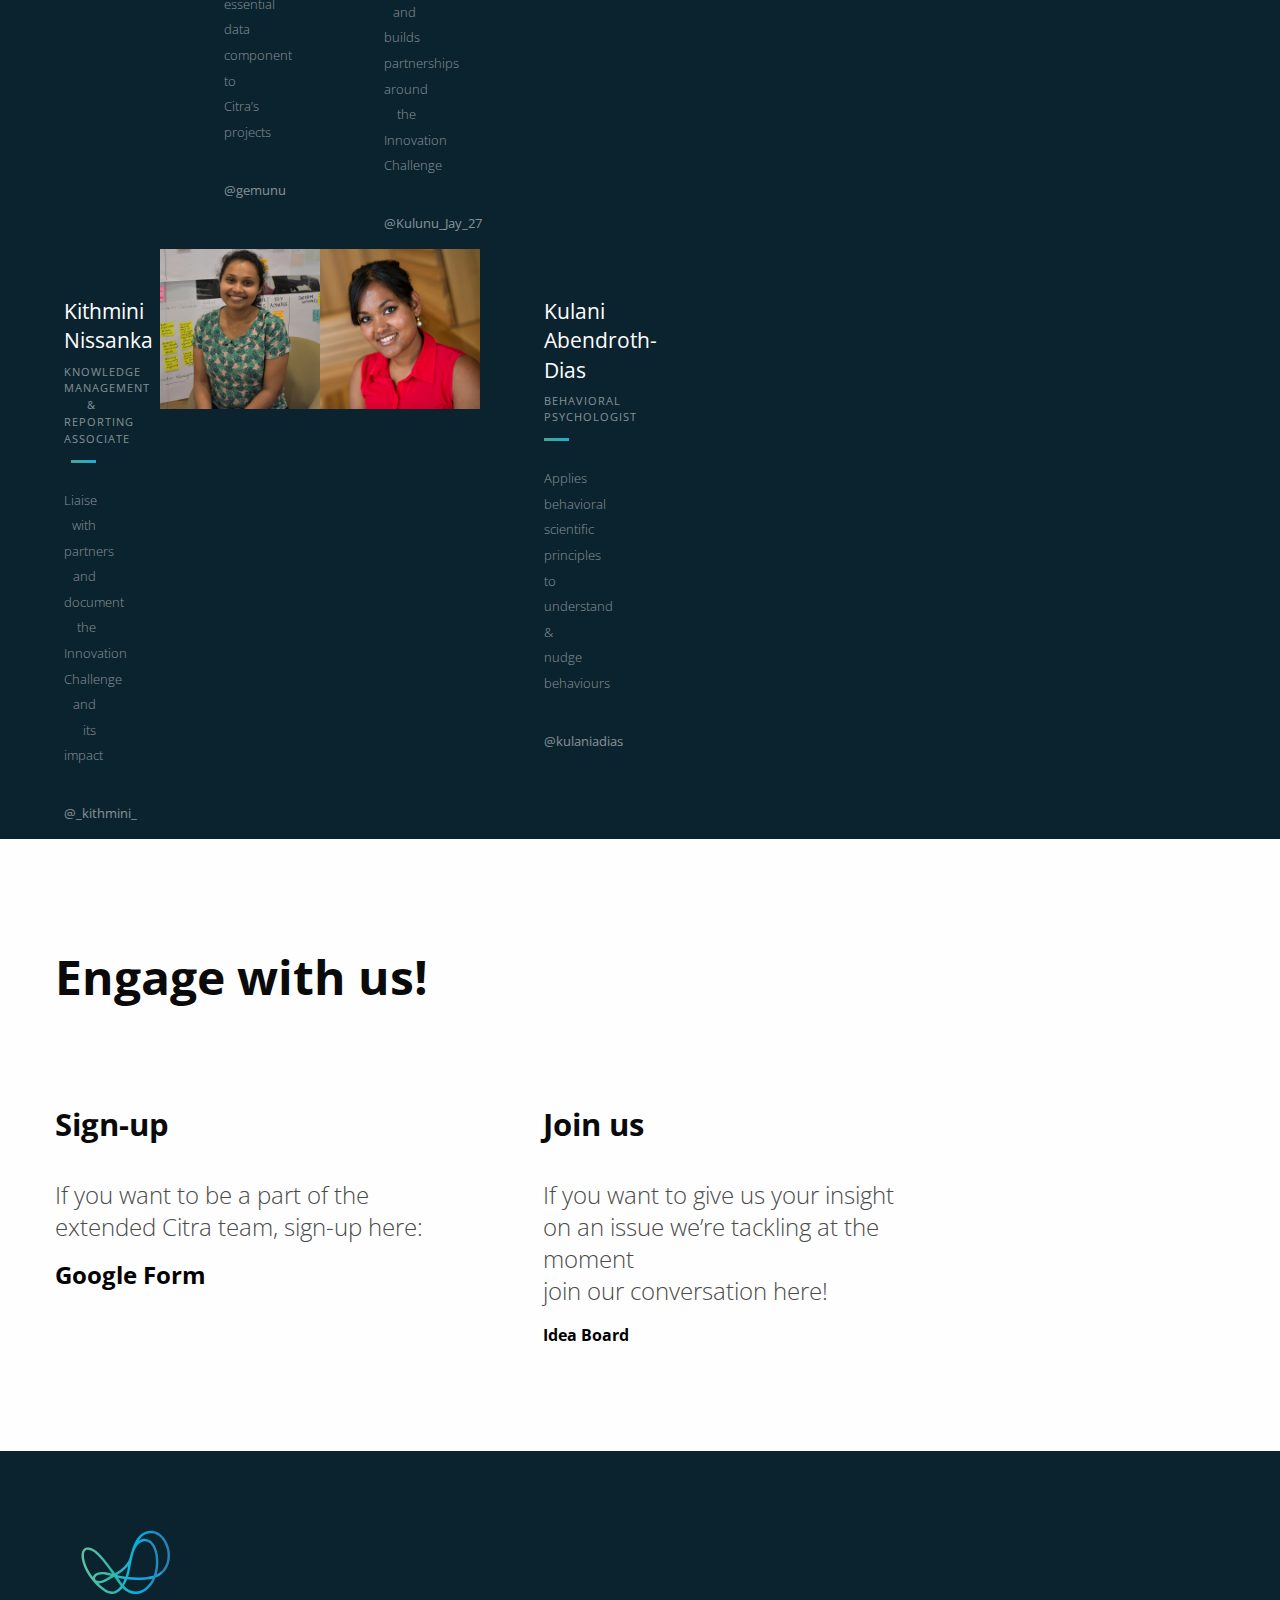
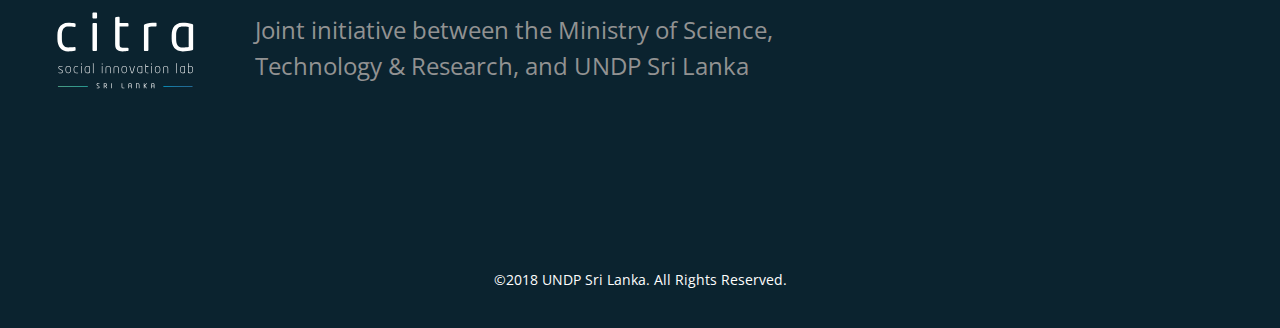
==== commit 5549ae70: "Update aboutus.html" ====
--- a/aboutus.html
+++ b/aboutus.html
@@ -22,7 +22,7 @@
     <link href="https://fonts.googleapis.com/css?family=Open+Sans:300,300i,400,400i,600,600i,700,700i" rel="stylesheet">
     <link rel="stylesheet" href="https://use.fontawesome.com/releases/v5.0.10/css/all.css" integrity="sha384-+d0P83n9kaQMCwj8F4RJB66tzIwOKmrdb46+porD/OvrJ+37WqIM7UoBtwHO6Nlg"
         crossorigin="anonymous">
-    <link rel="stylesheet" href="css/app.css">
+    <link rel="stylesheet" href="css/app.css"> 
 
     <!-- Including Javascript files  -->
     <script src='https://code.jquery.com/jquery-3.3.1.min.js'></script>
@@ -161,20 +161,17 @@
                                     </div>
                                 </div>
                             </div>
-                        </div>
+                      
+			    
                       
 			    <div class="cell">
                             <div class="grid-x small-up-2">
-		    
-				    <div class="cell">
+		    	    <div class="cell">
                                     <div class="image-area">
                                         <img src="img/ayushka.png" alt="image description"> 
                                     </div>
                                 </div>
-  
-				    
-				    
-				    
+  				    
 				    <div class="cell">
                                     <div class="member-info">
                                         <h4>Ayushka Nugaliyadda </h4>
@@ -184,32 +181,18 @@
                                     </div>
                                 </div>    
 				    
-					  </div>
-                        </div>
-                          
-			    
-			    
-			    
-			    
-			    
-			    
-			    
-			    
-			    
-			    
-				    
-				    
-				    
-				    
-				    
-				    
-				    
-				    
-				   
-                            </div>
-                        </div>
-                        						
-						<div class="cell">
+			</div>
+                        </div>
+		    </div>
+		 
+			    
+			    
+			    
+			    
+			    <div class="grid-x small-up-1 medium-up-1 large-up-2 team-posts">
+                        <div class="cell">    
+								
+			<div class="cell">
                             <div class="grid-x small-up-2">
                                 <div class="cell">
                                     <div class="member-info text-right">
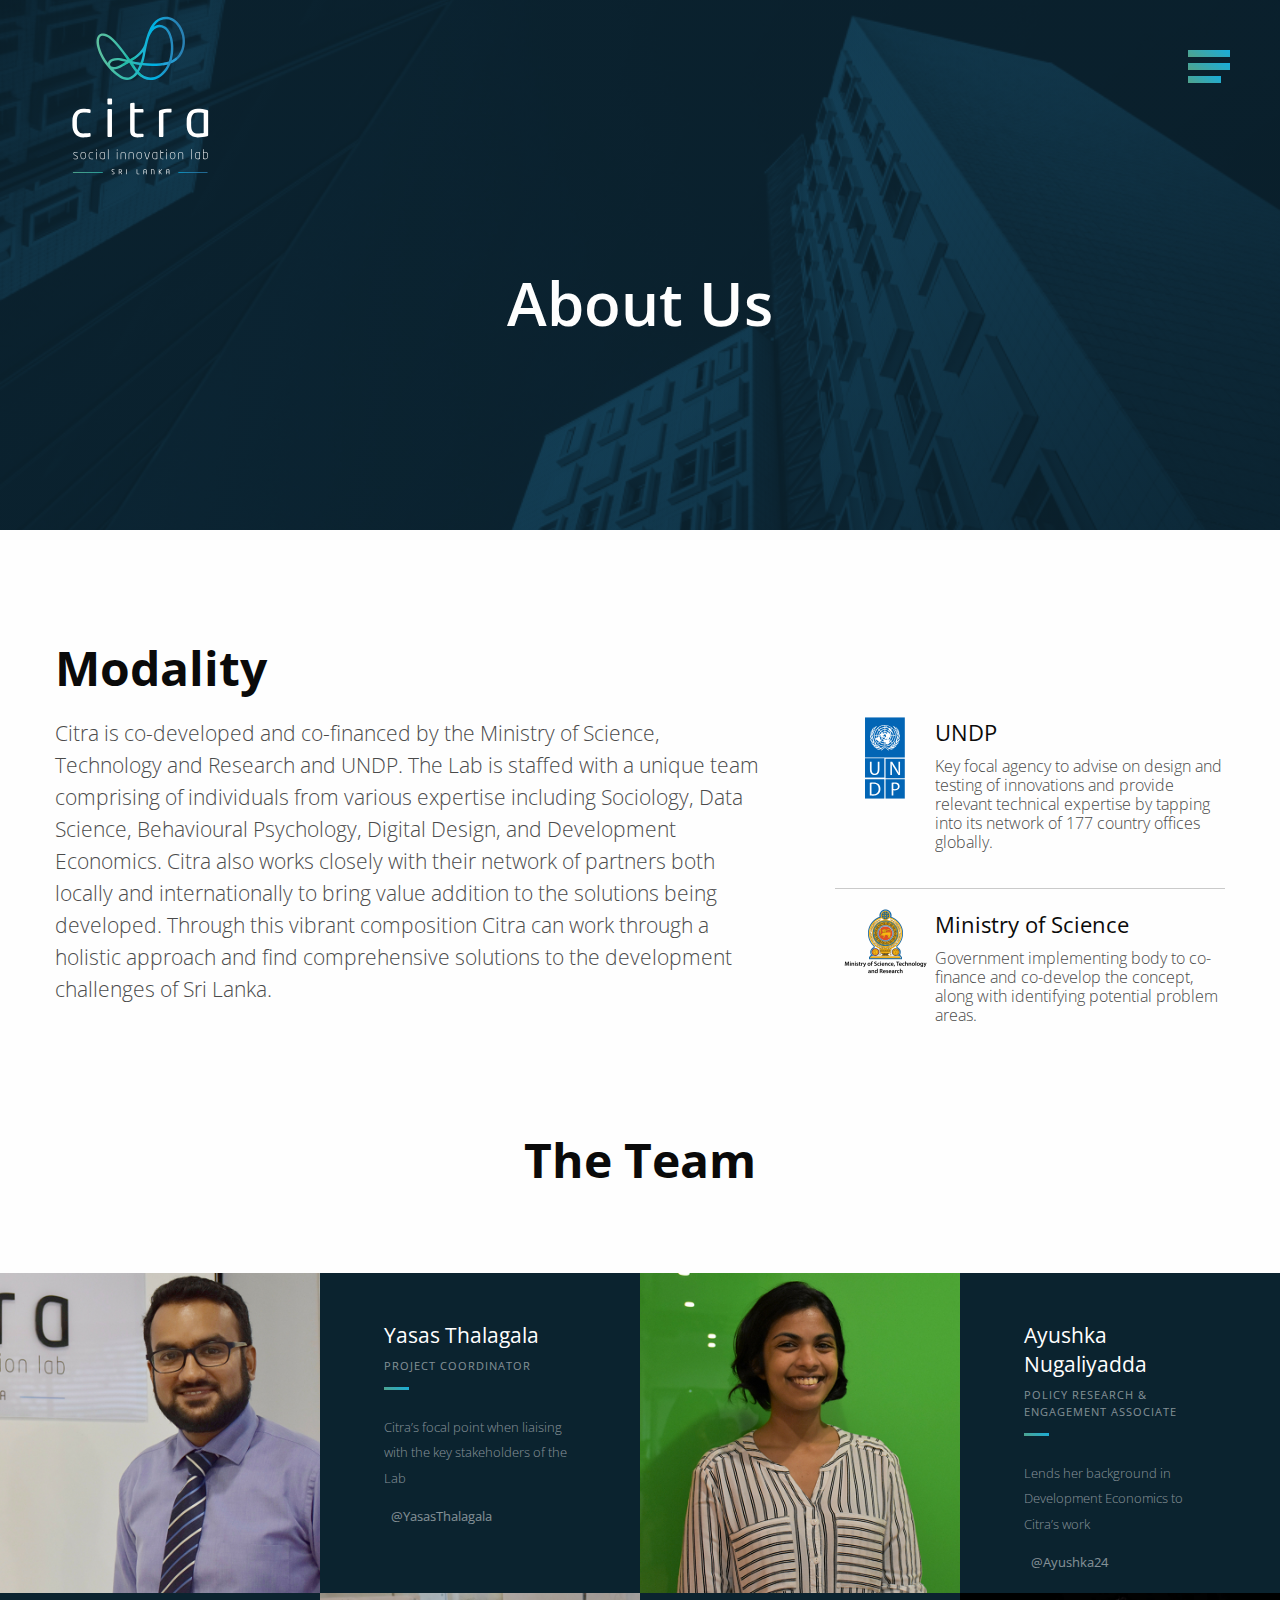
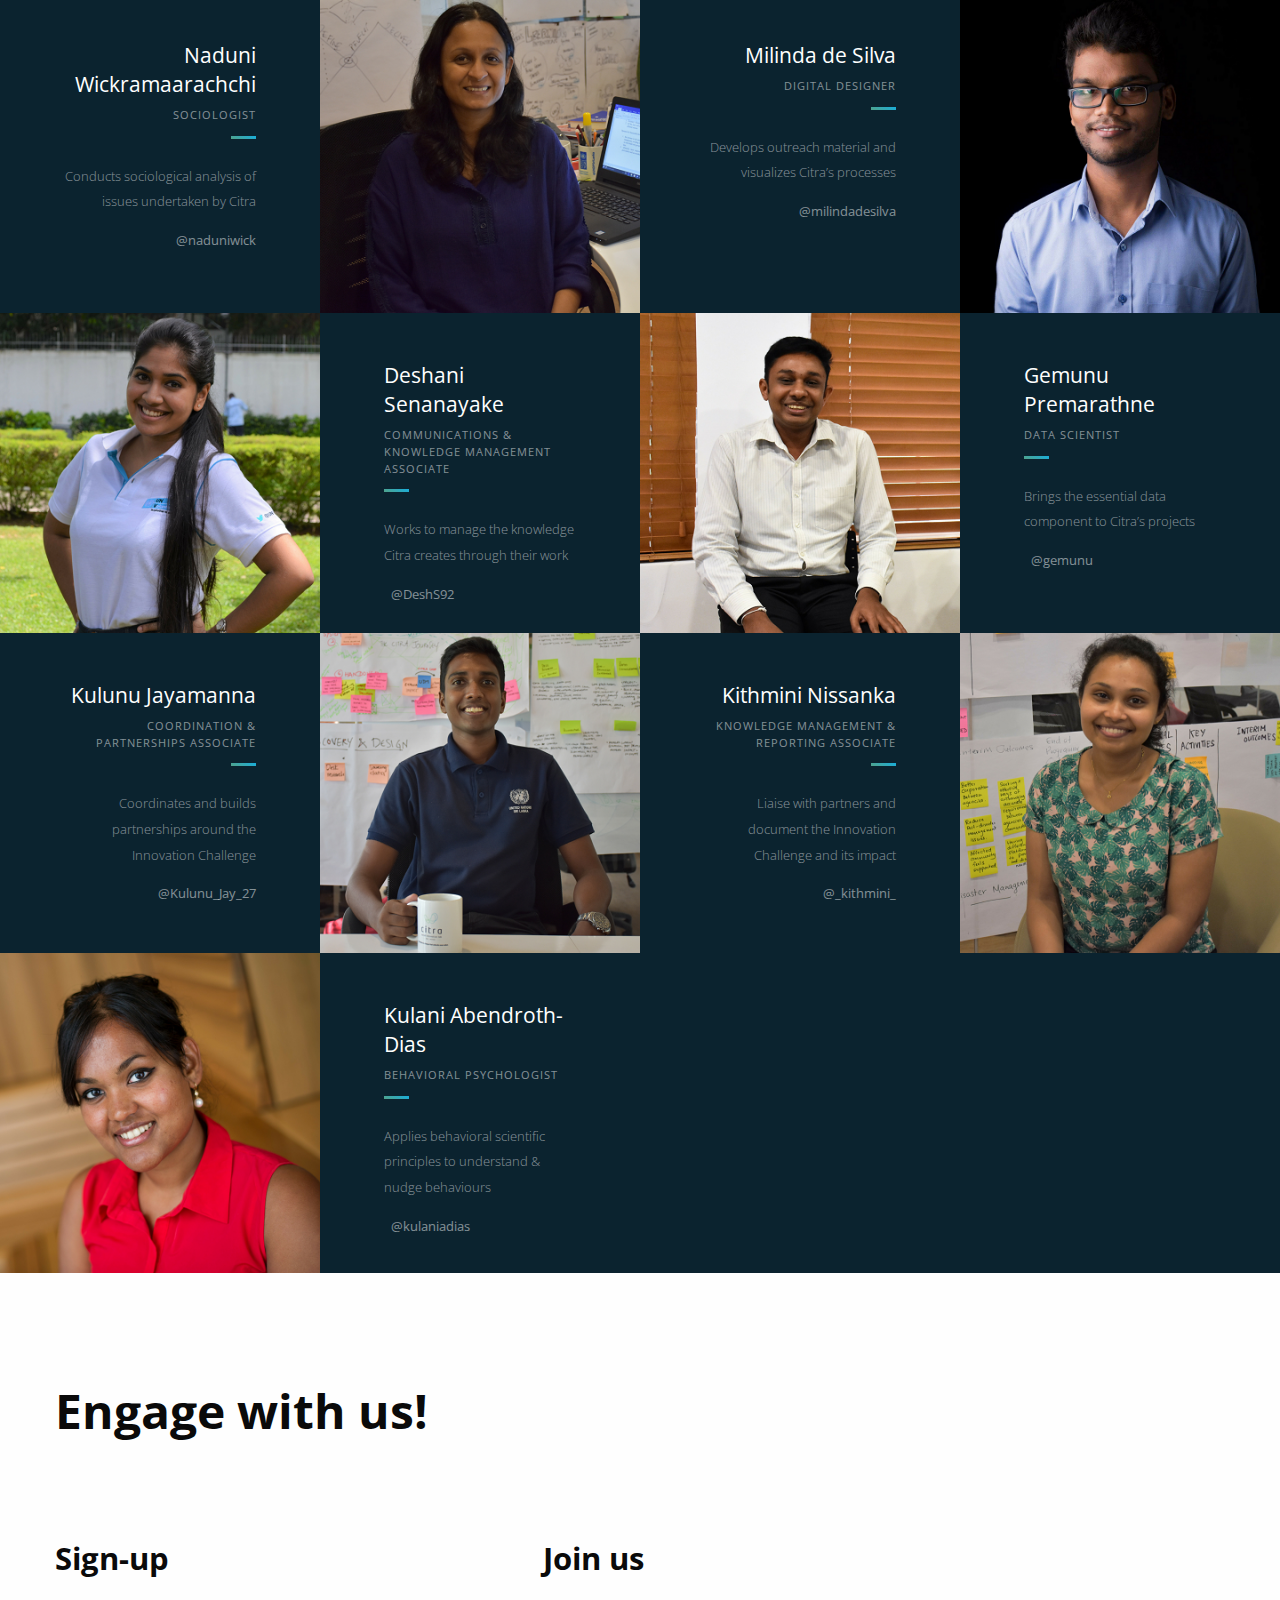
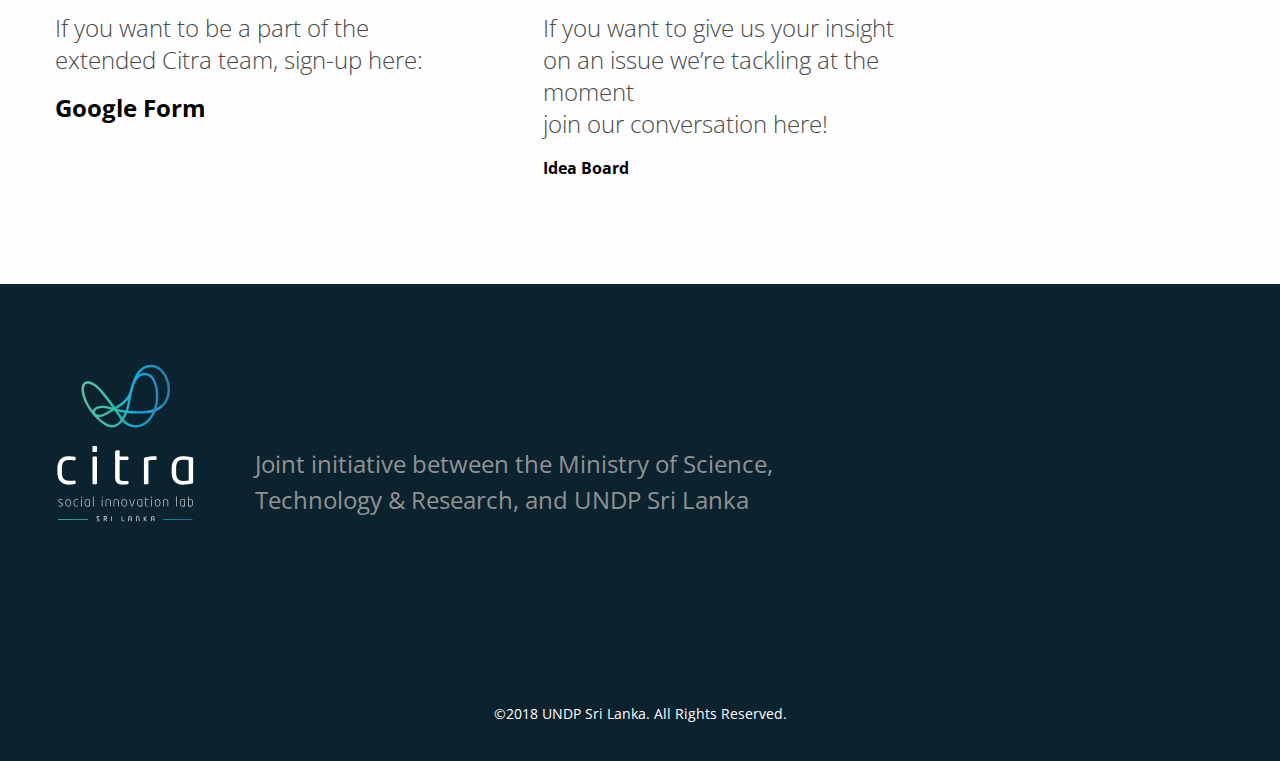
==== commit dcd960f1: "Update aboutus.html" ====
--- a/aboutus.html
+++ b/aboutus.html
@@ -1,7 +1,7 @@
 <!doctype html>
 <html class="no-js" lang="en">
 <head>
-
+ 
     <!-- Meta tags -->
     <meta charset="utf-8" />
     <meta http-equiv="x-ua-compatible" content="ie=edge">
@@ -161,7 +161,7 @@
                                     </div>
                                 </div>
                             </div>
-                      
+			    </div>
 			    
                       
 			    <div class="cell">
@@ -183,15 +183,7 @@
 				    
 			</div>
                         </div>
-		    </div>
-		 
-			    
-			    
-			    
-			    
-			    <div class="grid-x small-up-1 medium-up-1 large-up-2 team-posts">
-                        <div class="cell">    
-								
+		    
 			<div class="cell">
                             <div class="grid-x small-up-2">
                                 <div class="cell">
@@ -248,8 +240,7 @@
                              
 				    
 			  <div class="cell">
-                            <div class="grid-x small-up-2">
-                                <div class="cell">
+                            
                                     <div class="image-area">
                                         <img src="img/gemunu.png" alt="image description"> 
                                     </div>
@@ -263,36 +254,10 @@
                                         <p>Brings the essential data component to Citra’s projects</p>
                                         <span class="member-contact"><a href="https://twitter.com/gemunu"><i class="fab fa-twitter"></i> @gemunu</a></span>
                                     </div>
+                                </div>	</div>
                                 </div>			    
-				    
-				    
-				    
-				    
-				    
-				    
-				    
-				    
-				    
-				    
-				    
-				    
-				    
-				    
-				    
-				    
-				    
-				    
-				    
-				    
-				    
-				    
-				    
-				    
-				    
-
-			    
-                            </div>
-                        </div>
+			
+
 			  
 			    
                         <div class="cell">
